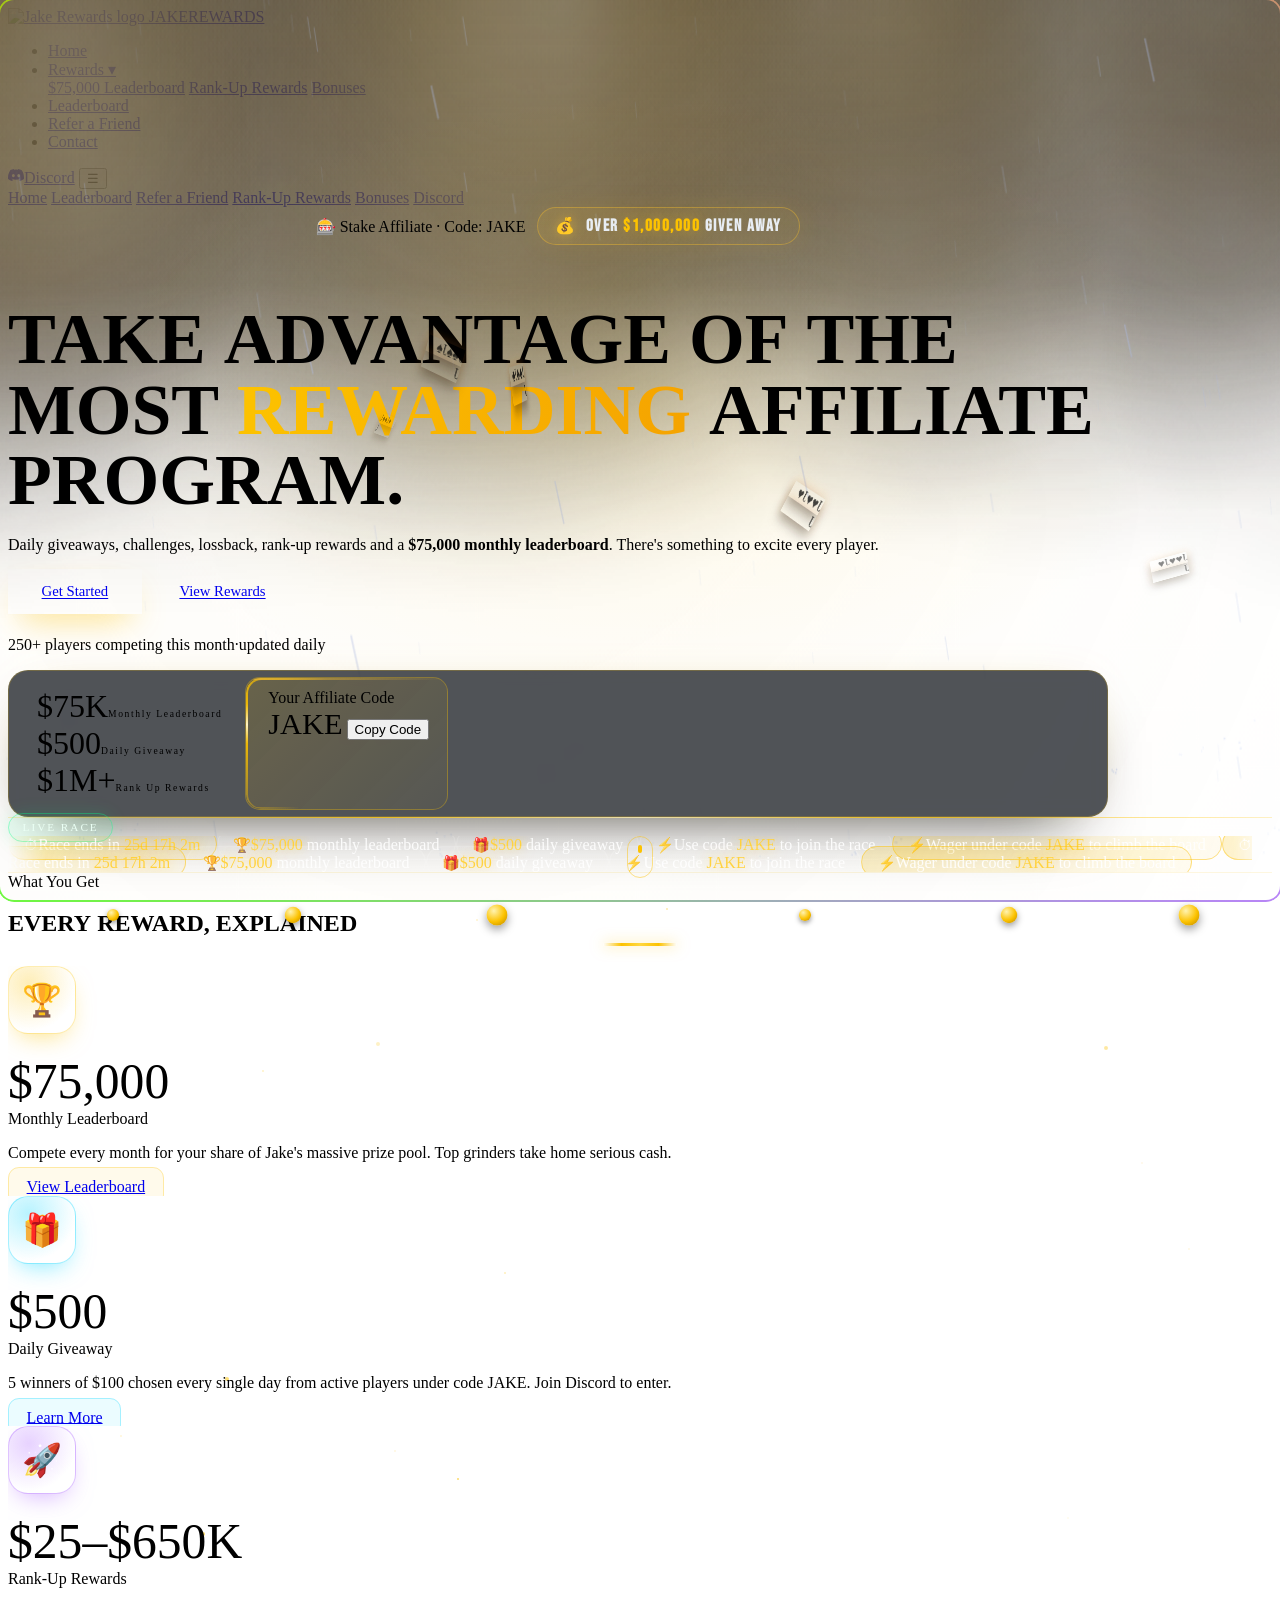
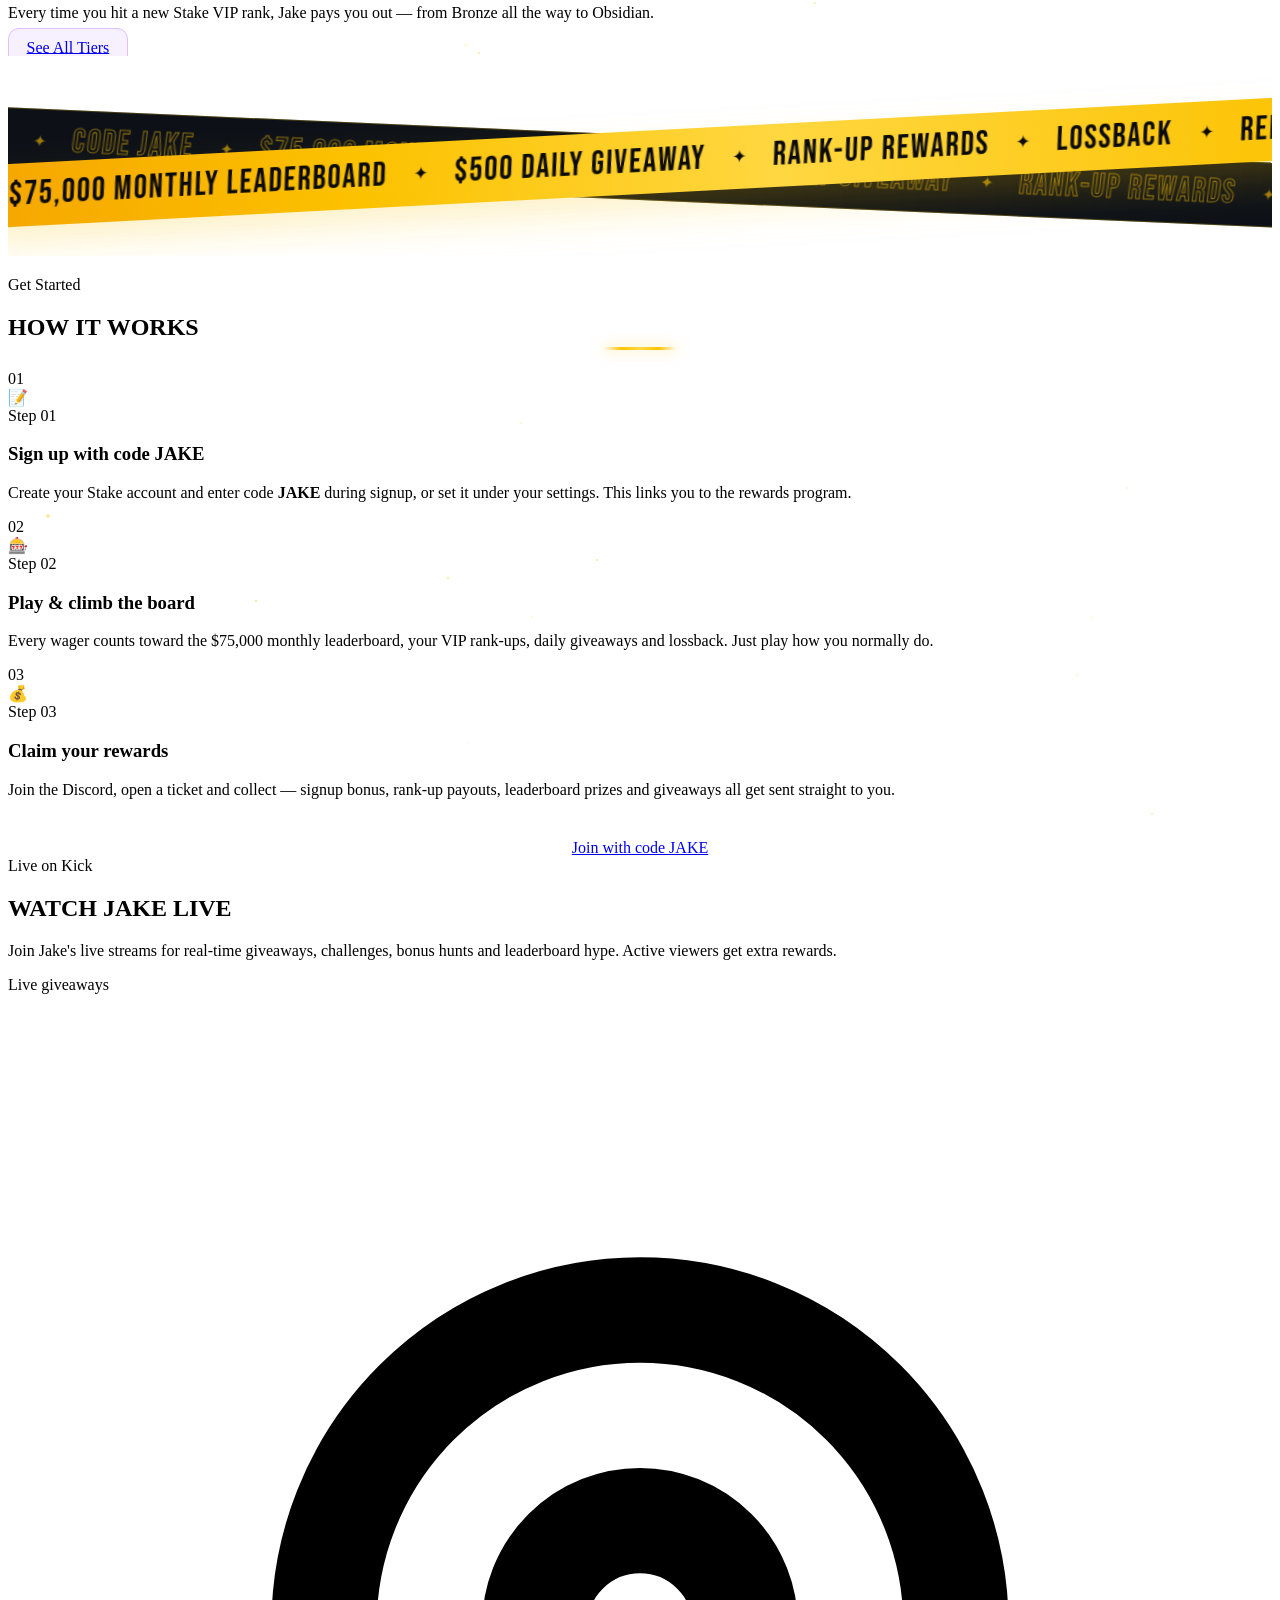
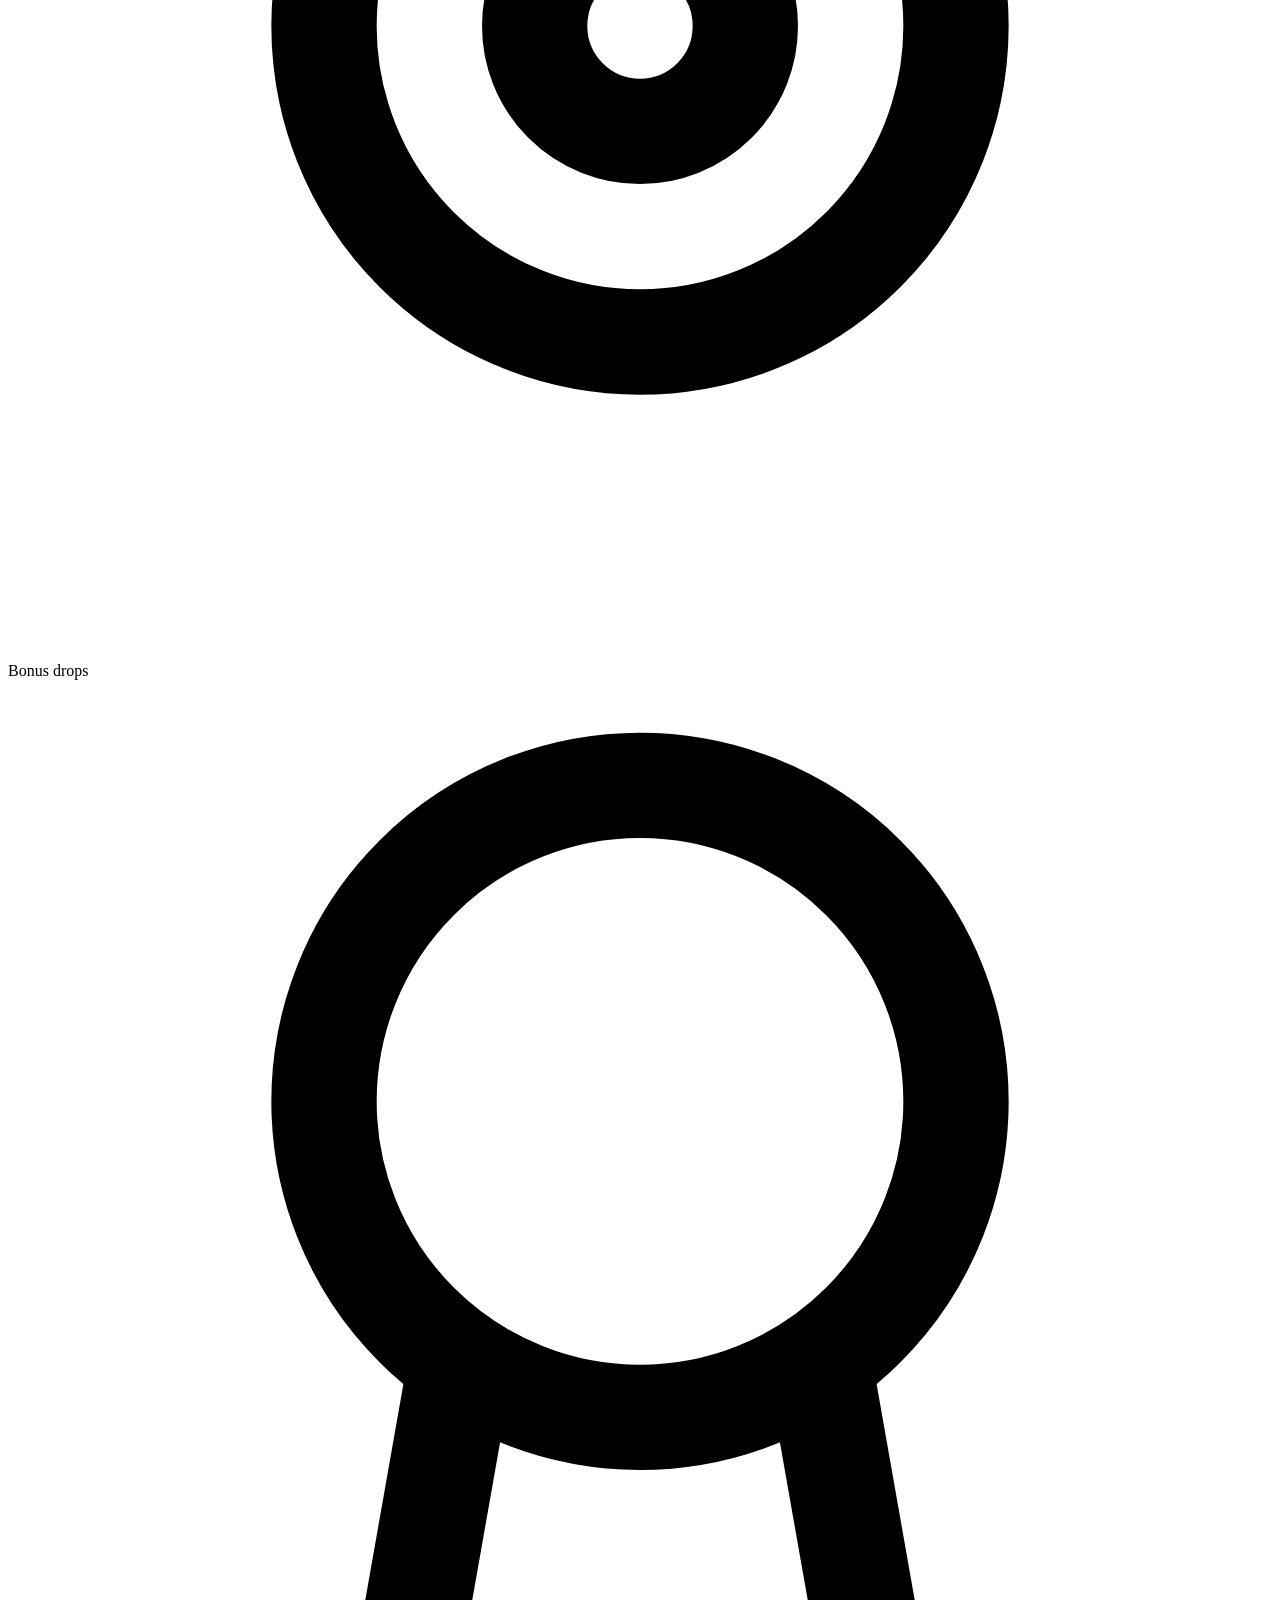
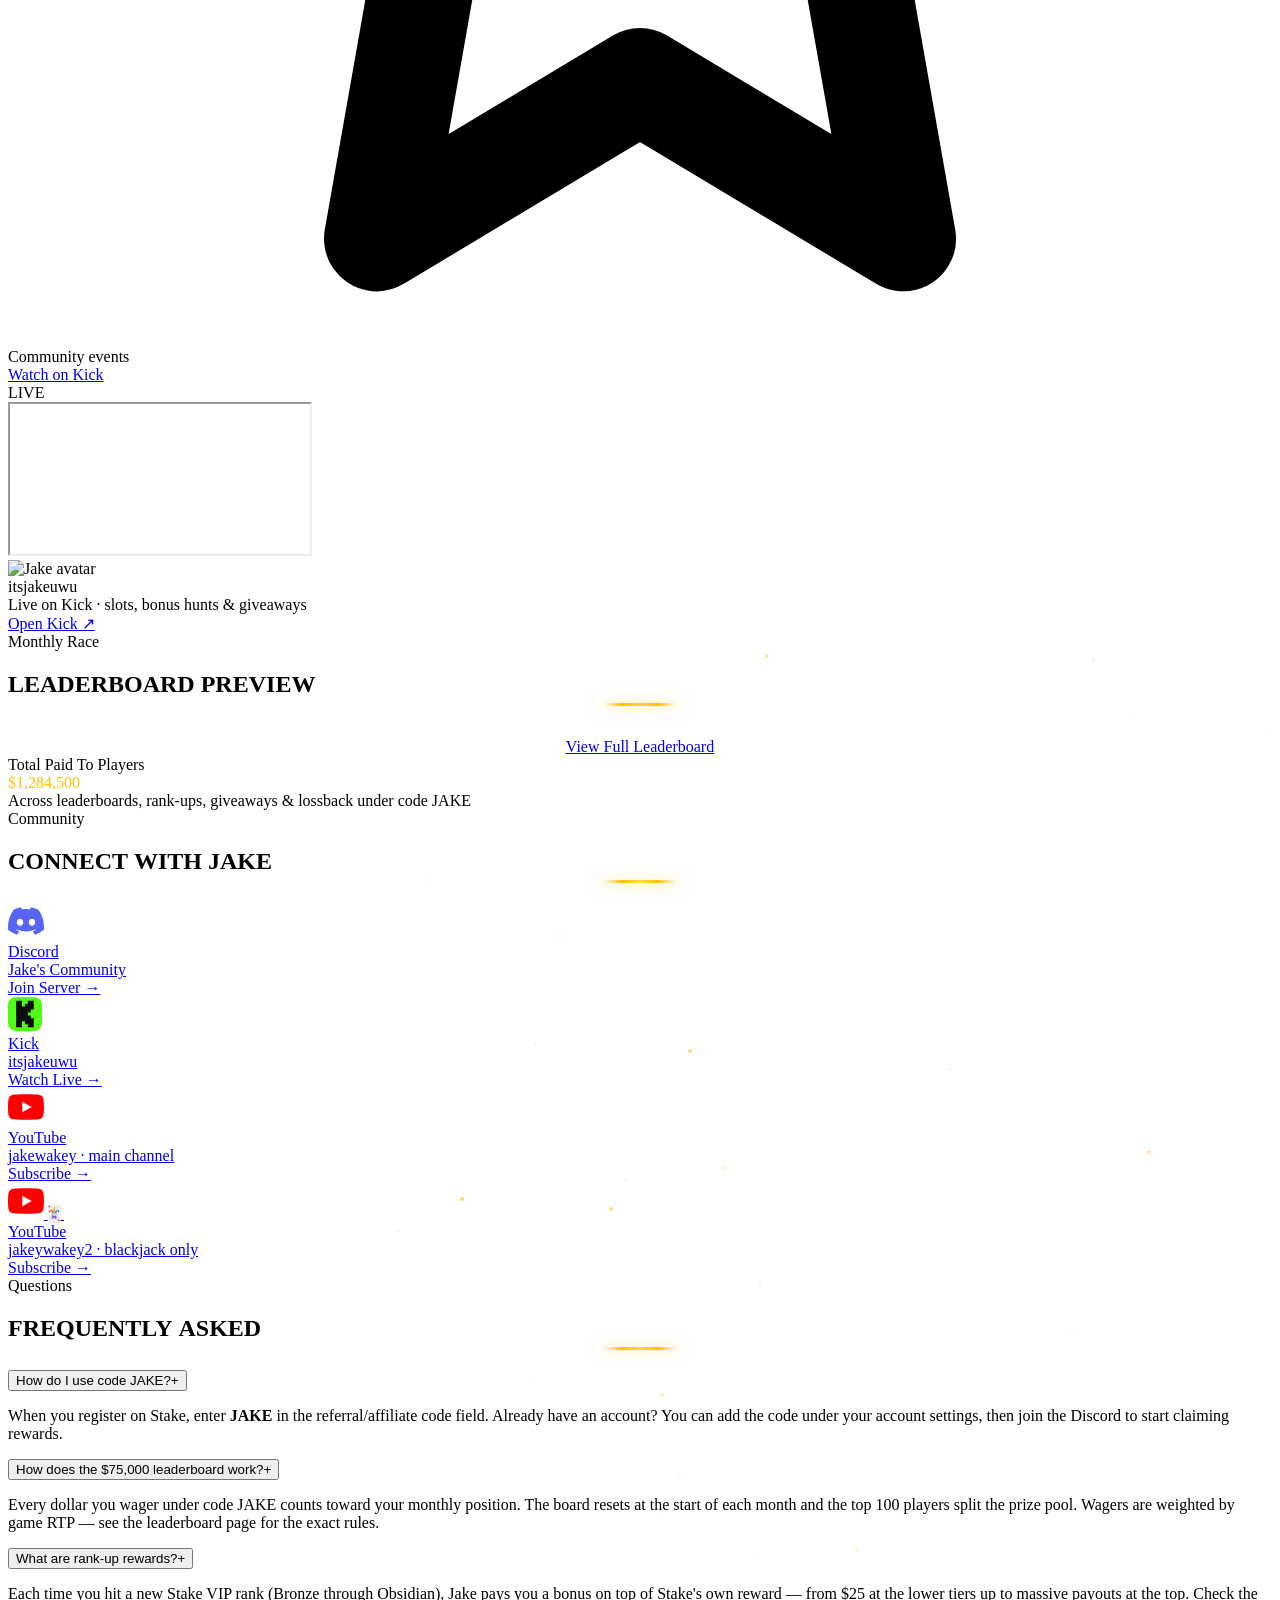
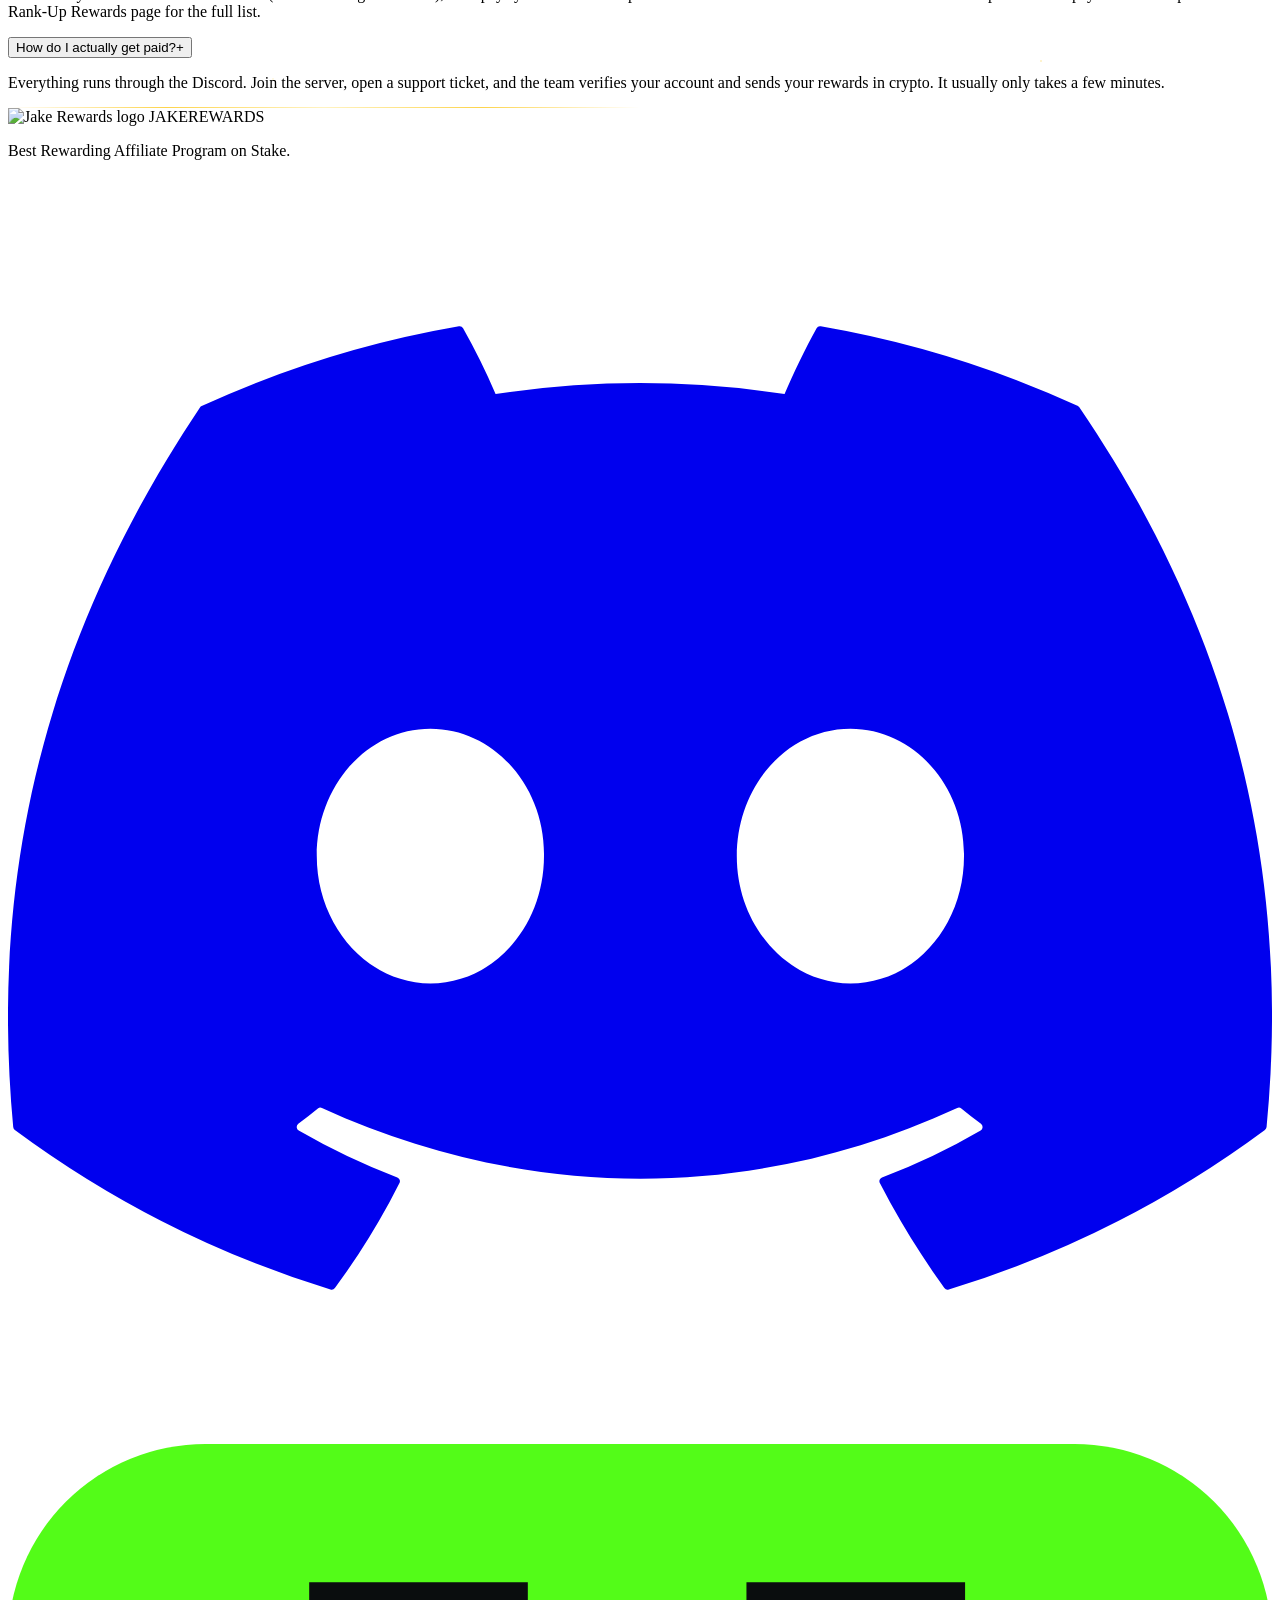
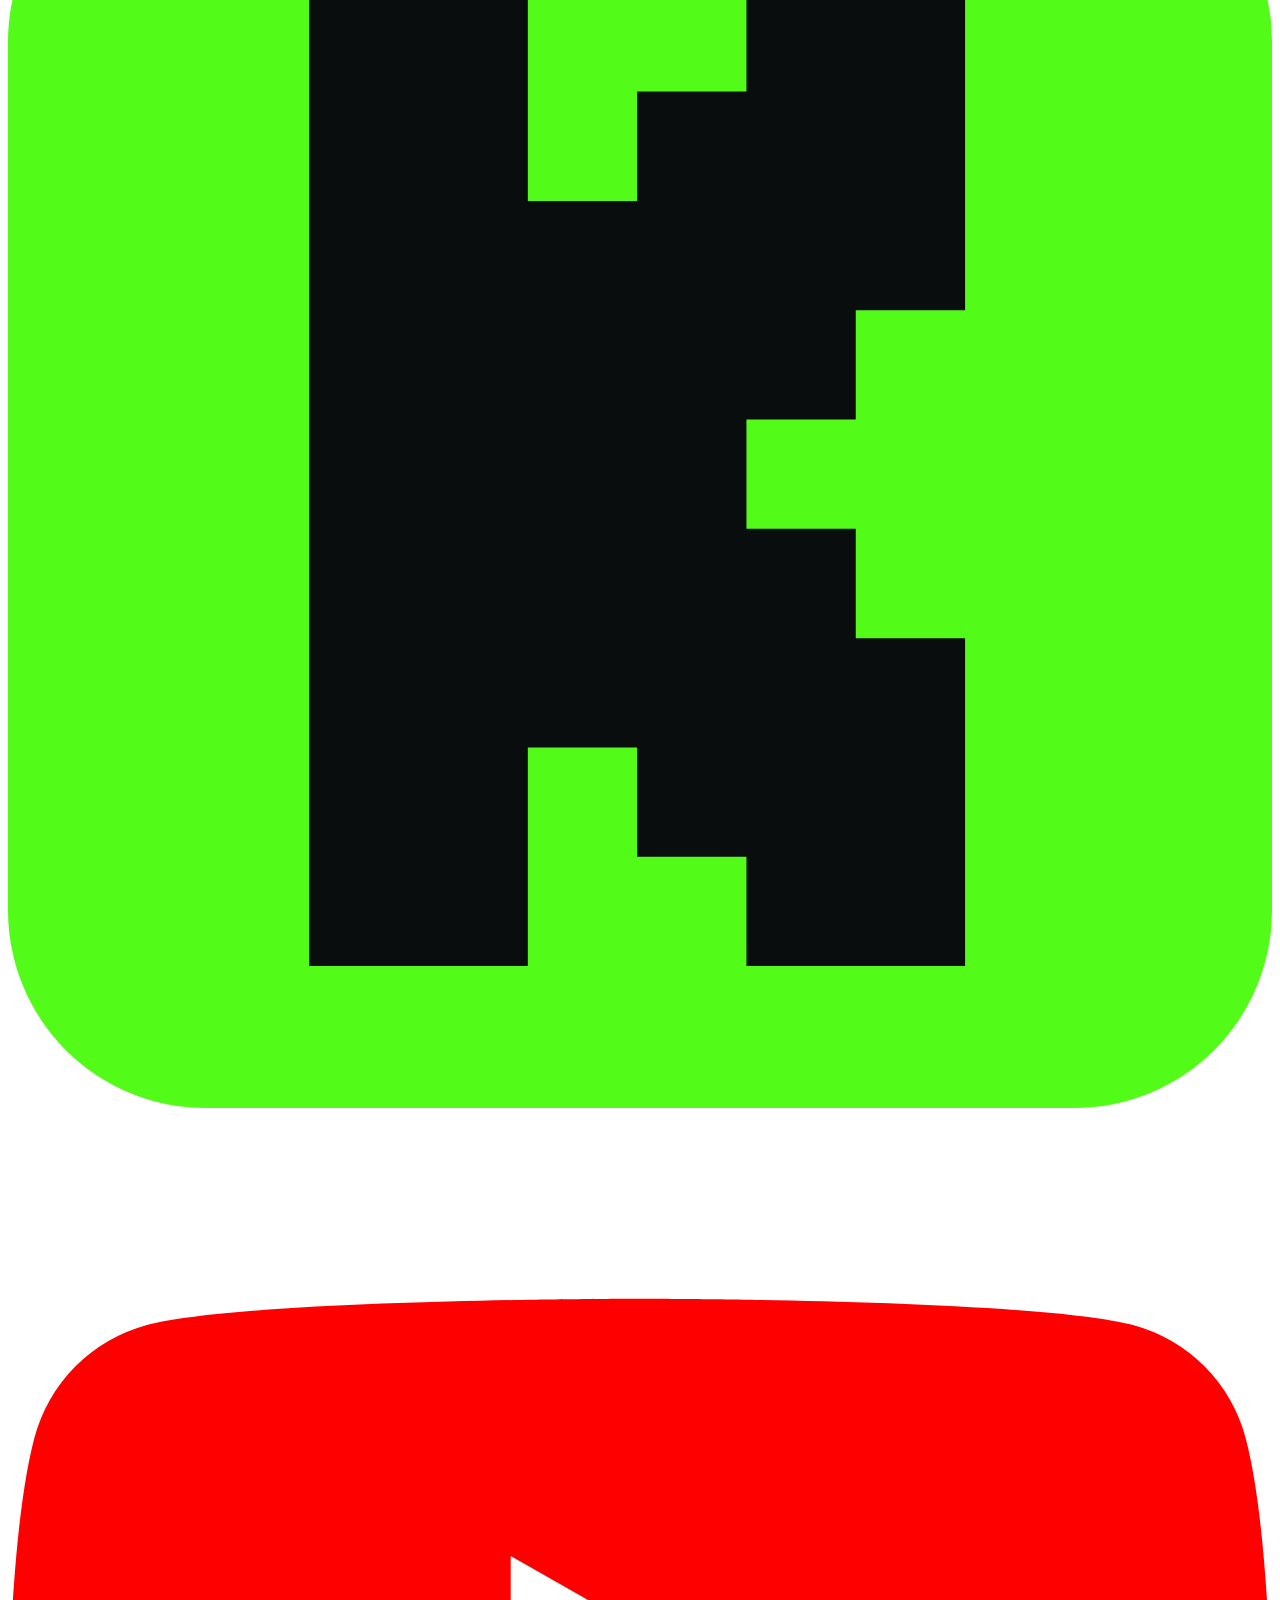
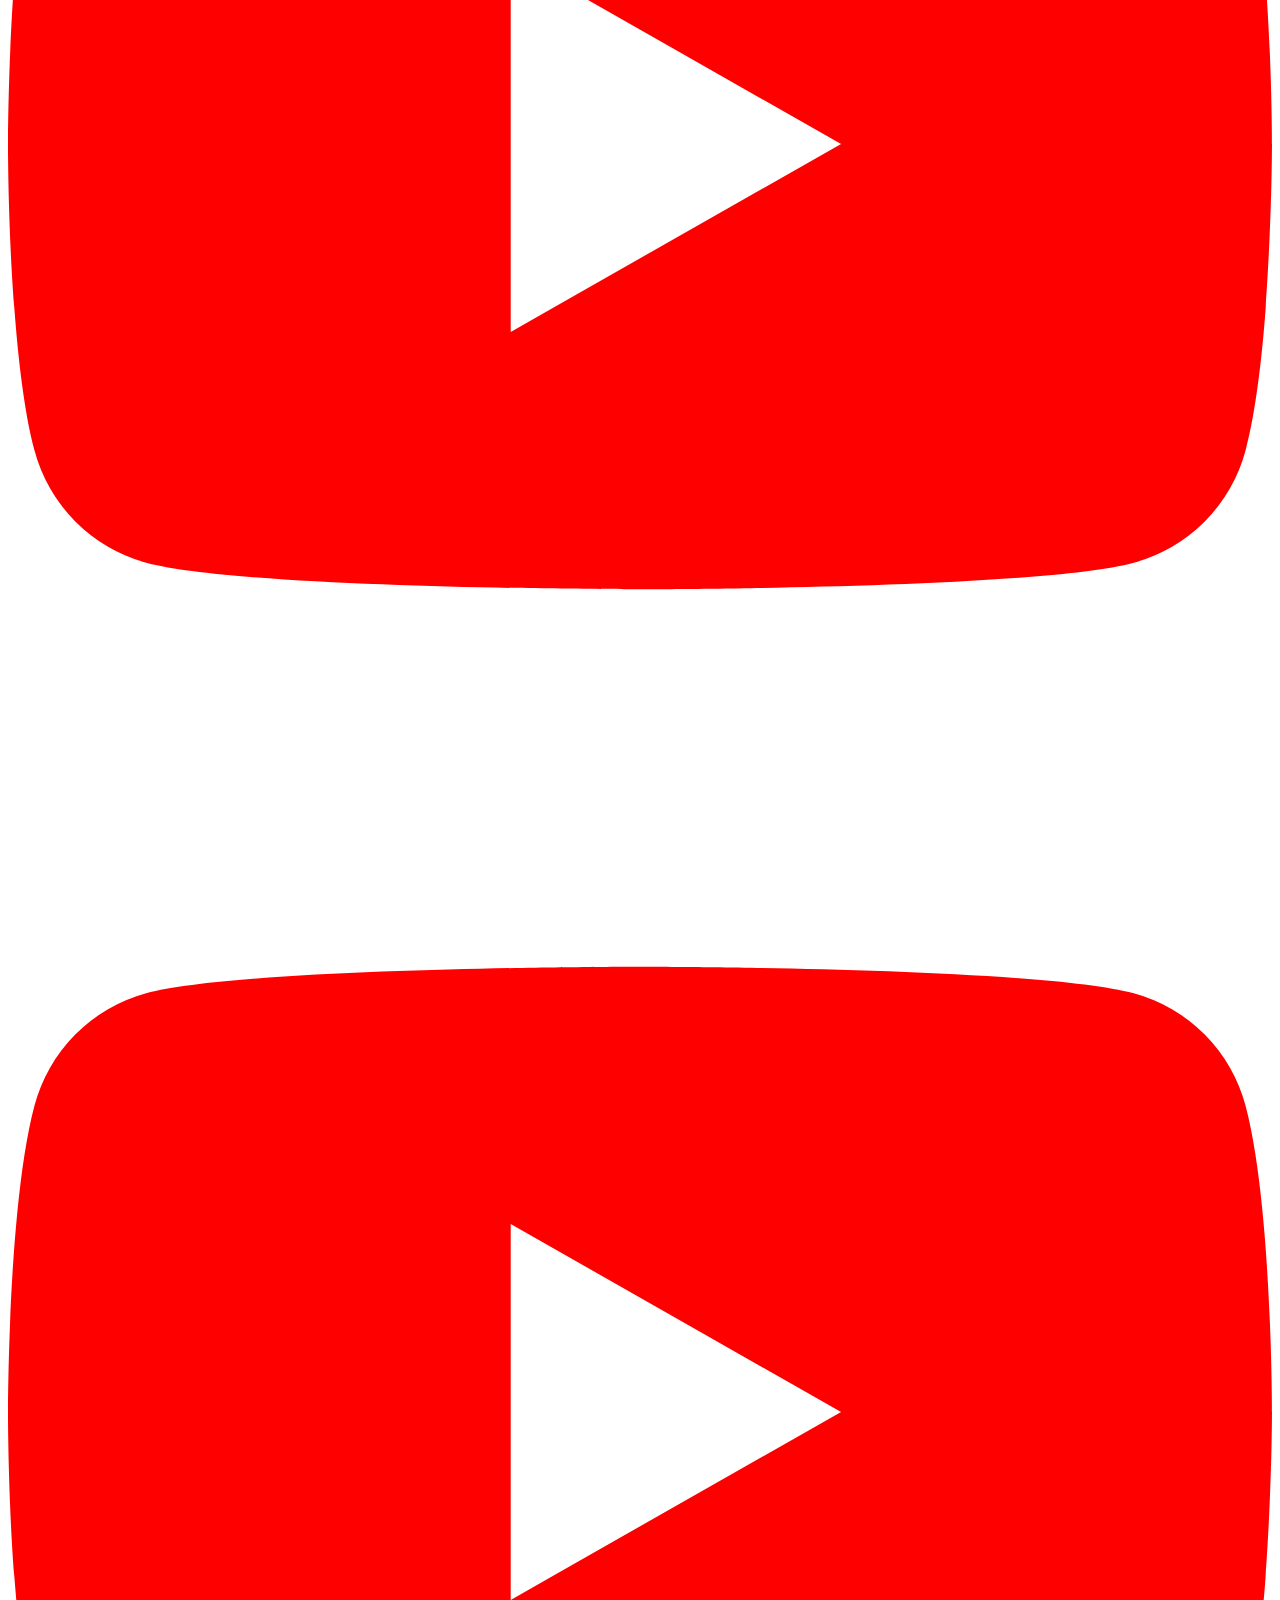
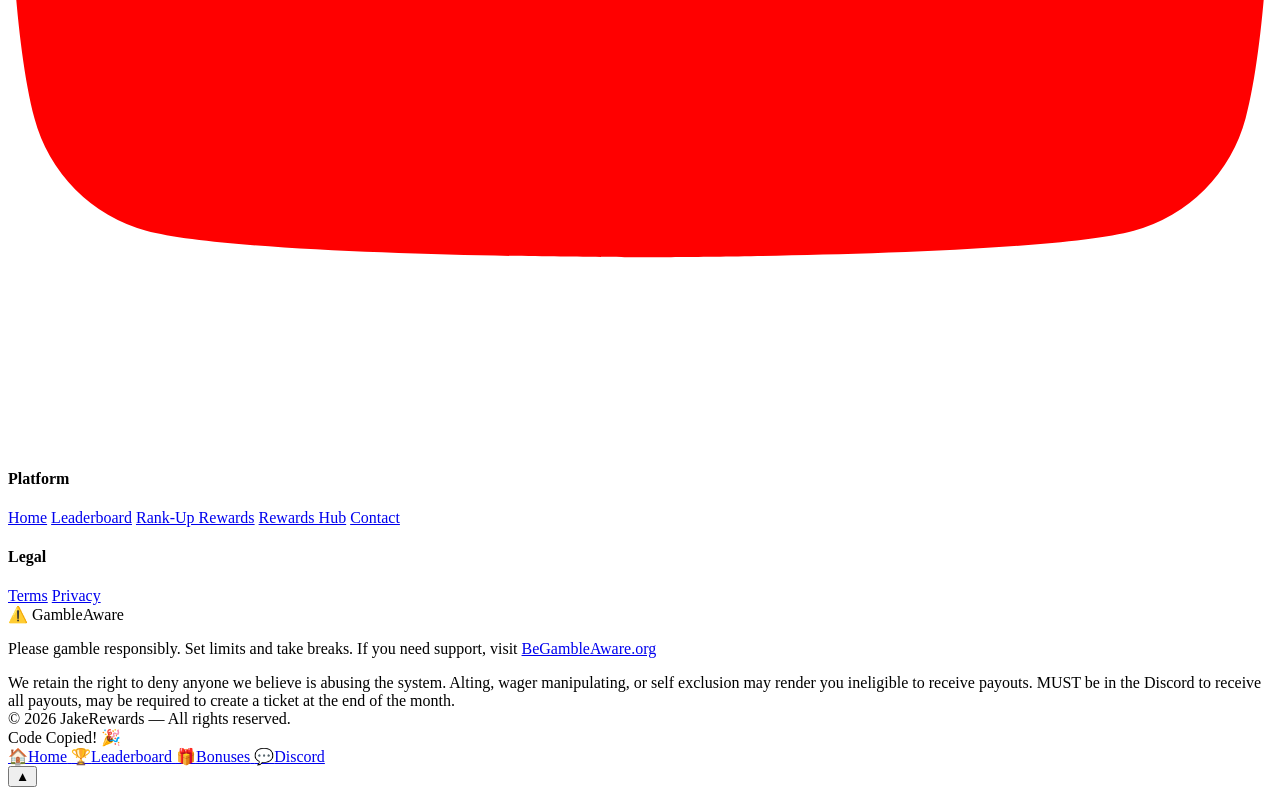
==== index.html @ 7f52d82e "Add files via upload" ====
<!DOCTYPE html>
<html lang="en">
<head>
  <!-- Google tag (gtag.js) -->
  <script async src="https://www.googletagmanager.com/gtag/js?id=G-GYHZ8BHHX7"></script>
  <script>
    window.dataLayer = window.dataLayer || [];
    function gtag(){dataLayer.push(arguments);}
    gtag('js', new Date());
    gtag('config', 'G-GYHZ8BHHX7');
  </script>
  <meta charset="UTF-8"/>
  <link rel="icon" type="image/png" href="logo.png">
  <link rel="apple-touch-icon" href="logo.png">
  <meta name="viewport" content="width=device-width, initial-scale=1.0"/>
  <title>JakeRewards — Most Rewarding Stake Affiliate 2026</title>
  <meta name="description" content="Jake's affiliate program on Stake. $75,000 monthly leaderboard, daily $500 giveaway, rank-up rewards from Bronze to Obsidian. Use code JAKE."/>
  <meta name="keywords" content="jake rewards, stake affiliate code jake, stake leaderboard, stake rank up rewards, stake giveaway, jakerewards"/>
  <meta property="og:title" content="JakeRewards — Most Rewarding Stake Affiliate 2026"/>
  <meta property="og:description" content="$75,000 monthly leaderboard, daily $500 giveaway, rank-up rewards. Use code JAKE on Stake."/>
  <meta property="og:image" content="https://sahil2603.github.io/Jake-Rewards-UpgradedV2/og-image.png?v=13"/>
  <meta property="og:image:width" content="1200"/>
  <meta property="og:image:height" content="630"/>
  <meta property="og:type" content="website"/>
  <meta property="og:url" content="https://jakerewards.com/"/>
  <meta name="twitter:card" content="summary_large_image"/>
  <meta name="twitter:title" content="JakeRewards — Most Rewarding Stake Affiliate 2026"/>
  <meta name="twitter:description" content="$75,000 monthly leaderboard, daily $500 giveaway, rank-up rewards. Use code JAKE on Stake."/>
  <meta name="twitter:image" content="https://sahil2603.github.io/Jake-Rewards-UpgradedV2/og-image.png?v=13"/>
  <link rel="preconnect" href="https://fonts.googleapis.com"/>
  <link rel="preconnect" href="https://fonts.gstatic.com" crossorigin/>
  <link href="https://fonts.googleapis.com/css2?family=Bebas+Neue&family=Syne:wght@400;600;700;800&family=DM+Sans:wght@300;400;500&display=swap" rel="stylesheet" media="print" onload="this.media='all'"/>
  <noscript><link href="https://fonts.googleapis.com/css2?family=Bebas+Neue&family=Syne:wght@400;600;700;800&family=DM+Sans:wght@300;400;500&display=swap" rel="stylesheet"/></noscript>
  <link rel="stylesheet" href="style.css"/>
  <link rel="stylesheet" href="motion.css?v=7"/>
<style>
@keyframes badgeFloat{0%,100%{transform:translateY(0)}50%{transform:translateY(-5px)}}
@keyframes shimmerLine{0%{left:-100%}100%{left:100%}}
@keyframes codeGlow{0%,100%{text-shadow:0 0 20px rgba(230,180,50,0.3)}50%{text-shadow:0 0 40px rgba(230,180,50,0.7),0 0 80px rgba(230,180,50,0.3)}}
@keyframes rewardPulse{0%,100%{transform:scale(1)}50%{transform:scale(1.05)}}
@keyframes socialFloat{0%,100%{transform:translateY(0)}50%{transform:translateY(-6px)}}
/* ── "Over $1,000,000 given away" hero banner ── */
.hero-givenaway{
  display:inline-flex;align-items:center;gap:.55rem;
  margin:.5rem 0 1.1rem;padding:.5rem 1.1rem;
  background:linear-gradient(135deg, rgba(230,180,50,0.16), rgba(230,180,50,0.06));
  border:1px solid rgba(230,180,50,0.45);
  border-radius:999px;
  font-family:'Bebas Neue',sans-serif;font-weight:700;
  letter-spacing:1.5px;text-transform:uppercase;
  font-size:1.05rem;color:#e8edf3;
  box-shadow:0 0 24px rgba(230,180,50,0.12);
  animation:hgaPulse 2.6s ease-in-out infinite;
}
.hero-givenaway .hga-icon{font-size:1rem;filter:drop-shadow(0 0 6px rgba(230,180,50,0.6));}
.hero-givenaway .hga-amount{color:#FCC200;text-shadow:0 0 14px rgba(230,180,50,0.5);}
@keyframes hgaPulse{
  0%,100%{box-shadow:0 0 18px rgba(230,180,50,0.10);border-color:rgba(230,180,50,0.40);}
  50%{box-shadow:0 0 30px rgba(230,180,50,0.22);border-color:rgba(230,180,50,0.65);}
}
@media(max-width:560px){
  .hero-givenaway{font-size:.82rem;letter-spacing:1px;padding:.45rem .9rem;}
}
</style>
<style>
/* ===== Home v3 polish (content unchanged) ===== */
/* code card: a light runs around its edge */
.hero-code-card{isolation:isolate}
.hero-code-card::before{content:"";position:absolute;inset:0;border-radius:inherit;padding:1.5px;background:conic-gradient(from var(--jm-a),transparent 0 60%,rgba(252,194,0,.9) 75%,#fff4c4 78%,rgba(252,194,0,.9) 81%,transparent 95%);-webkit-mask:linear-gradient(#000 0 0) content-box,linear-gradient(#000 0 0);-webkit-mask-composite:xor;mask:linear-gradient(#000 0 0) content-box exclude,linear-gradient(#000 0 0);animation:jmBeam 4s linear infinite;pointer-events:none;z-index:2}
.code-card-value{display:inline-flex}
.code-card-value .ck{display:inline-block;animation:hmLetter 3.6s ease-in-out infinite;animation-delay:calc(var(--k) * .12s)}
@keyframes hmLetter{0%,70%,100%{translate:0 0;text-shadow:0 0 20px rgba(252,194,0,.4)}78%{translate:0 -4px;text-shadow:0 0 26px rgba(255,230,120,.95)}86%{translate:0 0}}
/* stats: glowing top edge + hover */
.hero-stats{position:relative}
.stat{transition:translate .4s cubic-bezier(.16,1,.3,1)}
.stat:hover{translate:0 -3px}
/* hero depth + scroll cue */
.hero-content{perspective:1000px}
.hero-title{transition:rotate .8s cubic-bezier(.16,1,.3,1)}
.hero-orb{transition:translate 1.2s cubic-bezier(.16,1,.3,1)}
.hm-cue{position:absolute;left:50%;bottom:22px;z-index:3;width:26px;height:42px;margin-left:-13px;border-radius:14px;border:1.5px solid rgba(252,194,0,.45);background:none;cursor:pointer;padding:0}
.hm-cue::after{content:"";position:absolute;left:50%;top:8px;width:4px;height:8px;margin-left:-2px;border-radius:3px;background:#FCC200;animation:hmWheel 2s cubic-bezier(.16,1,.3,1) infinite}
@keyframes hmWheel{0%{opacity:0;translate:0 -3px}30%{opacity:1}100%{opacity:0;translate:0 14px}}
/* live race: glass chips */
a.wins-ticker-tag,a.win-pill{text-decoration:none}
.win-pill{transition:border-color .3s,background .3s}
a.win-pill:hover{border-color:rgba(252,194,0,.35);background:rgba(252,194,0,.06)}
.win-pill.race-hl{border-color:rgba(252,194,0,.28);background:linear-gradient(110deg,rgba(252,194,0,.1),rgba(255,255,255,.02))}
.race-rank{font-family:var(--font-display);font-size:1.15rem;letter-spacing:1px;color:#FCC200;line-height:1}
.race-ico{font-size:.9rem;line-height:1}
/* live race v2: brighter, richer */
.wins-ticker{position:relative;background:linear-gradient(180deg,rgba(252,194,0,.07),rgba(252,194,0,.015) 60%,rgba(0,0,0,0)),var(--bg2)!important;border-top:1px solid rgba(252,194,0,.22)!important;border-bottom:1px solid rgba(252,194,0,.12)!important}
.wins-ticker::before{content:"";position:absolute;left:0;right:0;top:-1px;height:1px;background:linear-gradient(90deg,transparent,#FCC200 30%,#fff3c2 50%,#FCC200 70%,transparent);opacity:.7;pointer-events:none}
a.wins-ticker-tag{padding:.45rem .85rem;border-radius:999px;background:rgba(0,255,136,.08);border:1px solid rgba(0,255,136,.35);color:#eafff4;font-size:.7rem;letter-spacing:2px;box-shadow:0 0 18px rgba(0,255,136,.12)}
.win-pill{color:rgba(255,255,255,.88)!important;background:linear-gradient(180deg,rgba(255,255,255,.07),rgba(255,255,255,.025))!important;border-color:rgba(255,255,255,.13)!important;box-shadow:inset 0 1px 0 rgba(255,255,255,.06)}
.win-pill .win-user{color:#fff}
.win-pill .win-game{color:rgba(255,255,255,.62)}
.win-pill .win-amt{color:#FFD23F!important;text-shadow:0 0 14px rgba(252,194,0,.55)}
.win-pill.race-hl{border-color:rgba(252,194,0,.45)!important;background:linear-gradient(110deg,rgba(252,194,0,.2),rgba(252,194,0,.05))!important}
.win-pill.r1{border-color:rgba(252,194,0,.5)!important;background:linear-gradient(110deg,rgba(252,194,0,.18),rgba(255,255,255,.03))!important}
.win-pill.r2{border-color:rgba(214,222,235,.4)!important}
.win-pill.r3{border-color:rgba(205,127,50,.45)!important}
.win-pill.r2 .race-rank{color:#dfe6f2}.win-pill.r3 .race-rank{color:#e0954f}
.wins-track-wrap{-webkit-mask-image:linear-gradient(90deg,transparent,#000 3%,#000 97%,transparent)!important;mask-image:linear-gradient(90deg,transparent,#000 3%,#000 97%,transparent)!important}
@media (max-width:768px){
  .wins-ticker{padding:.9rem 0 1rem!important;gap:.65rem!important;align-items:center!important}
  a.wins-ticker-tag{font-size:.66rem;margin:0 auto}
  .wins-track-wrap{width:100%}
  .wins-track{gap:.7rem!important}
  .win-pill{font-size:.9rem!important;padding:.55rem .95rem!important;gap:7px!important}
  .win-pill .win-game{font-size:.82rem!important}
  .race-rank{font-size:1.2rem}
}
.win-pill{padding:.42rem .95rem;border-radius:999px;background:rgba(255,255,255,.03);border:1px solid rgba(255,255,255,.07)}
.win-amt{text-shadow:0 0 12px rgba(252,194,0,.45)}
.wins-ticker-tag .live-dot{box-shadow:0 0 0 0 rgba(0,255,136,.6);animation:hmPing 1.6s infinite}
@keyframes hmPing{70%{box-shadow:0 0 0 8px rgba(0,255,136,0)}100%{box-shadow:0 0 0 0 rgba(0,255,136,0)}}
/* reward cards: outline number */
.hm-num{position:absolute;top:14px;right:18px;z-index:1;font-family:var(--font-display);font-size:2.6rem;line-height:1;letter-spacing:2px;color:transparent;-webkit-text-stroke:1px rgba(255,255,255,.14);transition:color .4s,-webkit-text-stroke-color .4s;pointer-events:none}
.reward-card:hover .hm-num{color:rgba(252,194,0,.12);-webkit-text-stroke-color:rgba(252,194,0,.5)}
/* how it works: arrows travel between the steps */
.hm-arrow{position:absolute;z-index:2;width:28px;height:28px;margin:-14px 0 0 -14px;border-radius:50%;display:grid;place-items:center;background:#0d1117;border:1px solid rgba(252,194,0,.4);box-shadow:0 0 16px rgba(252,194,0,.25);color:#FCC200;font-size:.9rem;pointer-events:none}
.hm-arrow span{display:block;animation:hmNudge 1.6s ease-in-out infinite}
@keyframes hmNudge{50%{translate:3px 0}}
/* stream: rotating light ring */
.hm-ring{position:absolute;inset:-2px;z-index:1;border-radius:16px;padding:2px;background:conic-gradient(from var(--jm-a),#FCC200,#b06bff,#53FC18,#FCC200);-webkit-mask:linear-gradient(#000 0 0) content-box,linear-gradient(#000 0 0);-webkit-mask-composite:xor;mask:linear-gradient(#000 0 0) content-box exclude,linear-gradient(#000 0 0);animation:jmBeam 6s linear infinite;pointer-events:none;opacity:.85}
.stream-frame{position:relative;z-index:2}
/* total paid: pulse rings, sweep, rising coins */
.paid-inner{isolation:isolate}
.hm-rings{position:absolute;left:50%;top:50%;width:0;height:0;z-index:-1;pointer-events:none}
.hm-rings i{position:absolute;left:-150px;top:-150px;width:300px;height:300px;border-radius:50%;border:1px solid rgba(252,194,0,.35);animation:hmRing 4.5s ease-out infinite;opacity:0}
.hm-rings i:nth-child(2){animation-delay:-1.5s}.hm-rings i:nth-child(3){animation-delay:-3s}
@keyframes hmRing{0%{scale:.35;opacity:.8}100%{scale:1.9;opacity:0}}
.paid-counter{background:linear-gradient(100deg,#FCC200 0 40%,#fff3c2 50%,#FCC200 60% 100%);background-size:250% 100%;background-position:100% 0;-webkit-background-clip:text;background-clip:text;-webkit-text-fill-color:transparent;animation:rfShine 5s ease-in-out 2s infinite}
@keyframes rfShine{0%{background-position:100% 0}35%,100%{background-position:0 0}}
.hm-coin{position:absolute;z-index:0;bottom:-26px;width:22px;height:22px;border-radius:50%;background:radial-gradient(circle at 35% 30%,#fff3b0,#FCC200 55%,#b88400);box-shadow:0 4px 10px rgba(0,0,0,.4);animation:hmCoin 7s ease-in infinite;pointer-events:none}
@keyframes hmCoin{0%{transform:translateY(0) rotateY(0);opacity:0}12%{opacity:.85}85%{opacity:.85}100%{transform:translateY(-340px) rotateY(540deg);opacity:0}}
/* faq answers glide in */
.faq-item.open .faq-a p{animation:hmFaq .5s cubic-bezier(.16,1,.3,1) both}
@keyframes hmFaq{from{opacity:0;translate:0 -6px}}
@media (max-width:900px){.hm-arrow{display:none}}
@media (max-width:560px){.hm-cue{display:none}.hm-num{font-size:2rem}}
@media (prefers-reduced-motion:reduce){.hero-code-card::before,.code-card-value .ck,.hero-stats::before,.hm-cue::after,.hm-arrow span,.hm-ring,.hm-rings i,.paid-counter,.hm-coin,.wins-ticker-tag .live-dot{animation:none!important}.hm-rings,.hm-coin{display:none}}
</style>
<style>
/* ===== Home v5: clean hero (same content) ===== */
.hero-bg::after{content:"";position:absolute;left:50%;top:44%;width:1100px;height:620px;margin:-310px 0 0 -550px;border-radius:50%;background:radial-gradient(closest-side,rgba(252,194,0,.13),rgba(252,194,0,.04) 55%,transparent);pointer-events:none;z-index:0}
.hero-content{max-width:1100px}
.hm-badges{display:flex;gap:.7rem;justify-content:center;align-items:center;flex-wrap:wrap;margin-bottom:1.6rem}
.hm-badges .hero-badge,.hm-badges .hero-givenaway{margin:0!important}
.hero-title{font-size:clamp(2.7rem,min(5.6vw,9.6vh),5.4rem);line-height:.98;margin-bottom:1.3rem}
@media (min-width:900px) and (max-height:840px){.hero{padding-top:104px;padding-bottom:56px}.hm-badges{margin-bottom:1rem}.hero-title{margin-bottom:1rem}.hero-sub{margin-bottom:1.3rem;font-size:1.05rem}.hero-btns{margin-bottom:1.3rem}.hero-live-bar{margin-bottom:.7rem!important}.hm-bar .stat-num{font-size:1.75rem}.hm-cue{display:none}}
.hero-sub{margin-bottom:1.8rem}
.hero-btns{margin-bottom:2.2rem}
.hero-btns .btn-primary,.hero-btns .btn-ghost{padding:.9rem 2.1rem;font-size:.92rem}
.hero-btns .btn-primary{box-shadow:0 14px 34px -14px rgba(252,194,0,.75)}
/* one clean info bar: stats + code */
.hm-bar{position:relative;display:flex;align-items:stretch;gap:0;padding:.35rem;border-radius:20px;background:rgba(13,17,24,.72);border:1px solid rgba(252,194,0,.2);box-shadow:0 30px 70px -40px rgba(0,0,0,.9),0 0 50px -28px rgba(252,194,0,.35);backdrop-filter:blur(8px);-webkit-backdrop-filter:blur(8px)}
.hm-bar .hero-stats{margin:0;padding:.7rem 1.4rem;background:none;border:0;backdrop-filter:none;gap:1.4rem}
.hm-bar .hero-stats::before{display:none}
.hm-bar .stat-num{font-size:2rem}
.hm-bar .stat-label{font-size:.6rem;letter-spacing:1.6px}
.hm-bar .hero-code-card{margin:0!important;padding:.7rem 1.1rem .7rem 1.4rem;border-radius:15px;background:linear-gradient(135deg,rgba(252,194,0,.14),rgba(252,194,0,.04));border:1px solid rgba(252,194,0,.3);box-shadow:none;gap:1rem}
.hm-bar .hero-code-card::before{animation-duration:5s}
.hm-bar .code-card-value{font-size:1.9rem}
.code-card-value .ck{animation:none}
.hm-live{margin:0 0 1rem}
.hero-live-bar{margin:0 auto 1rem!important}
@media (max-width:900px){
  .hm-bar{flex-direction:column;width:100%;max-width:520px;padding:.35rem}
  .hm-bar .hero-stats{justify-content:space-around;padding:.8rem .6rem;gap:.5rem}
  .hm-bar .hero-code-card{width:100%;justify-content:space-between}
}
@media (max-width:560px){
  .hm-badges{gap:.5rem;margin-bottom:1.2rem}
  .hm-badges .hero-badge{font-size:.6rem;letter-spacing:1.2px;padding:.4rem .8rem}
  .hm-bar .stat-num{font-size:1.55rem}
  .hm-bar .code-card-value{font-size:1.5rem}
}
/* reward cards: bigger icon tiles, bigger amounts, pill buttons */
.reward-icon{width:66px;height:66px;display:grid;place-items:center;border-radius:20px;font-size:2rem;background:radial-gradient(circle at 30% 25%,rgba(252,194,0,.28),rgba(255,255,255,.03) 70%);border:1px solid rgba(252,194,0,.3);box-shadow:0 10px 26px -10px rgba(252,194,0,.55);margin-bottom:1.2rem}
.rc-cyan .reward-icon{background:radial-gradient(circle at 30% 25%,rgba(0,212,255,.28),rgba(255,255,255,.03) 70%);border-color:rgba(0,212,255,.35);box-shadow:0 10px 26px -10px rgba(0,212,255,.55)}
.rc-purple .reward-icon{background:radial-gradient(circle at 30% 25%,rgba(176,107,255,.3),rgba(255,255,255,.03) 70%);border-color:rgba(176,107,255,.4);box-shadow:0 10px 26px -10px rgba(176,107,255,.6)}
.reward-amount{font-size:3.1rem!important}
.reward-card .reward-link{align-self:flex-start;padding:.6rem 1.1rem;border-radius:11px;background:rgba(252,194,0,.08);border:1px solid rgba(252,194,0,.3)}
.rc-cyan .reward-link{background:rgba(0,212,255,.08);border-color:rgba(0,212,255,.3)}
.rc-purple .reward-link{background:rgba(176,107,255,.1);border-color:rgba(176,107,255,.35)}
/* socials: one row of four on desktop (no orphan card) */
.socials-grid{grid-template-columns:repeat(4,1fr)!important;max-width:1100px!important}
@media (max-width:900px){.socials-grid{grid-template-columns:1fr 1fr!important}}
</style>
<style>
/* ===== Storm v2 (storm.js) ===== */
.hero.jm-storm #particles,.hero.jm-storm .hero-cards{display:none}
.jm-storm-cv{position:absolute;inset:0;width:100%;height:100%;z-index:0;pointer-events:none}
.jm-cards{position:absolute;inset:0;z-index:1;overflow:hidden;pointer-events:none;perspective:900px}
.jm-card,.jm-chip{position:absolute;left:0;top:0;transform-style:preserve-3d;will-change:transform}
.jm-card{width:52px;height:73px;margin:-36px 0 0 -26px}
.jm-card .hc-face{box-shadow:0 6px 14px rgba(0,0,0,.5),0 0 14px rgba(255,140,40,.22)}
.jm-chip{width:38px;height:38px;margin:-19px 0 0 -19px}
.jm-chip i{position:absolute;inset:0;border-radius:50%;background:radial-gradient(circle,#2a1a48 0 40%,#FCC200 41% 44%,transparent 45%),repeating-conic-gradient(#FCC200 0 18deg,#1b1430 18deg 45deg);box-shadow:0 0 0 2px #FCC200 inset,0 6px 12px rgba(0,0,0,.5),0 0 14px rgba(252,194,0,.35)}
.jm-chip.purple i{background:radial-gradient(circle,#1b1430 0 40%,#b06bff 41% 44%,transparent 45%),repeating-conic-gradient(#b06bff 0 18deg,#140c26 18deg 45deg);box-shadow:0 0 0 2px #b06bff inset,0 6px 12px rgba(0,0,0,.5),0 0 14px rgba(176,107,255,.4)}
.hero-accent.jm-zap{animation:jmZap .7s ease-out,jmGoldSweep 5s ease-in-out 1.6s infinite}
@keyframes jmZap{0%{filter:brightness(2.6) drop-shadow(0 0 22px #fff6c8)}30%{filter:brightness(1.4) drop-shadow(0 0 14px rgba(252,194,0,.9))}55%{filter:brightness(2) drop-shadow(0 0 18px #fff6c8)}100%{filter:none}}
@keyframes jmShake{20%{translate:3px -2px}40%{translate:-3px 2px}60%{translate:2px 1px}80%{translate:-1px -1px}}
@media (max-width:700px){.jm-card{width:36px;height:50px;margin:-25px 0 0 -18px}.jm-card .hc-pip{font-size:1.1rem}.jm-card .hc-corner{font-size:.48rem}.jm-card .hc-back{font-size:1.1rem}.jm-chip{width:28px;height:28px;margin:-14px 0 0 -14px}}
@media (prefers-reduced-motion:reduce){.jm-cards{display:none}}
</style>
</head>
<body>
<div id="jm-veil" aria-hidden="true"></div>
<!-- Scroll progress bar -->
<div id="scroll-bar" style="position:fixed;top:0;left:0;height:3px;width:0%;background:linear-gradient(90deg,var(--gold),#ff9d2f,var(--accent));z-index:9999;transition:width .1s linear;box-shadow:0 0 10px rgba(252,194,0,0.6);pointer-events:none;"></div>

<!-- NAV -->
<nav class="nav">
  <a href="index.html" class="nav-logo">
    <img src="logo.png" class="logo-img" alt="Jake Rewards logo" width="40" height="40">
    <span class="logo-text">JAKE<span class="logo-accent">REWARDS</span></span>
  </a>
  <ul class="nav-links">
    <li><a href="index.html" class="active">Home</a></li>
    <li class="dropdown">
      <a href="rewards.html">Rewards ▾</a>
      <div class="dropdown-menu">
        <a href="leaderboard.html">$75,000 Leaderboard</a>
        <a href="rankrewards.html">Rank-Up Rewards</a>
        <a href="bonuses.html">Bonuses</a>
      </div>
    </li>
    <li><a href="leaderboard.html">Leaderboard</a></li>
    <li><a href="refer.html">Refer a Friend</a></li>
    <li><a href="https://discord.com/invite/jakethedegen" target="_blank">Contact</a></li>
  </ul>
  <a href="https://discord.com/invite/jakethedegen" target="_blank" class="nav-cta"><svg width="16" height="16" viewBox="0 0 24 24" fill="currentColor" xmlns="http://www.w3.org/2000/svg"><path d="M20.317 4.369a19.79 19.79 0 0 0-4.885-1.515.074.074 0 0 0-.079.037c-.211.375-.444.864-.608 1.249a18.27 18.27 0 0 0-5.487 0 12.6 12.6 0 0 0-.617-1.249.077.077 0 0 0-.079-.037A19.736 19.736 0 0 0 3.677 4.369a.07.07 0 0 0-.032.027C.533 9.046-.32 13.58.099 18.057a.082.082 0 0 0 .031.057 19.9 19.9 0 0 0 5.993 3.03.078.078 0 0 0 .084-.028c.462-.63.874-1.295 1.226-1.994a.076.076 0 0 0-.041-.106 13.107 13.107 0 0 1-1.872-.892.077.077 0 0 1-.008-.128c.126-.094.252-.192.372-.291a.074.074 0 0 1 .077-.01c3.928 1.793 8.18 1.793 12.062 0a.074.074 0 0 1 .078.009c.12.099.246.198.373.292a.077.077 0 0 1-.006.127 12.3 12.3 0 0 1-1.873.892.077.077 0 0 0-.041.107c.36.698.772 1.362 1.225 1.993a.076.076 0 0 0 .084.028 19.84 19.84 0 0 0 6.002-3.03.077.077 0 0 0 .032-.054c.5-5.177-.838-9.674-3.549-13.66a.061.061 0 0 0-.031-.028zM8.02 15.331c-1.183 0-2.157-1.085-2.157-2.419 0-1.333.956-2.419 2.157-2.419 1.21 0 2.176 1.096 2.157 2.42 0 1.333-.956 2.418-2.157 2.418zm7.975 0c-1.183 0-2.157-1.085-2.157-2.419 0-1.333.955-2.419 2.157-2.419 1.21 0 2.176 1.096 2.157 2.42 0 1.333-.946 2.418-2.157 2.418z"/></svg>Discord</a>
  <button class="nav-hamburger" onclick="toggleMobile()">☰</button>
</nav>
<div class="mobile-nav" id="mobile-nav">
  <a href="index.html">Home</a>
  <a href="leaderboard.html">Leaderboard</a>
  <a href="refer.html">Refer a Friend</a>
  <a href="rankrewards.html">Rank-Up Rewards</a>
  <a href="bonuses.html">Bonuses</a>
  <a href="https://discord.com/invite/jakethedegen" target="_blank">Discord</a>
</div>

<!-- HERO -->
<section class="hero">
  <div class="hero-bg">
    <div class="hero-orb orb1"></div>
    <div class="hero-orb orb2"></div>
    <div class="hero-orb orb3"></div>
    <canvas id="particles"></canvas>
    <div class="hero-cards" aria-hidden="true">
      <div class="hcard" style="left:7%;animation-delay:0s;animation-duration:15s;">
        <div class="hc-face hc-front red"><span class="hc-corner tl">J<i>♥</i></span><span class="hc-pip">♥</span><span class="hc-corner br">J<i>♥</i></span></div>
        <div class="hc-face hc-back">J</div>
      </div>
      <div class="hcard" style="left:22%;animation-delay:-9s;animation-duration:18s;">
        <div class="hc-face hc-front"><span class="hc-corner tl">J<i>♠</i></span><span class="hc-pip">♠</span><span class="hc-corner br">J<i>♠</i></span></div>
        <div class="hc-face hc-back">J</div>
      </div>
      <div class="hcard" style="left:76%;animation-delay:-4s;animation-duration:16.5s;">
        <div class="hc-face hc-front red"><span class="hc-corner tl">J<i>♦</i></span><span class="hc-pip">♦</span><span class="hc-corner br">J<i>♦</i></span></div>
        <div class="hc-face hc-back">J</div>
      </div>
      <div class="hcard" style="left:91%;animation-delay:-13s;animation-duration:19s;">
        <div class="hc-face hc-front"><span class="hc-corner tl">J<i>♣</i></span><span class="hc-pip">♣</span><span class="hc-corner br">J<i>♣</i></span></div>
        <div class="hc-face hc-back">J</div>
      </div>
    </div>
  </div>
  <div class="hero-content">
    <div class="hero-badge">🎰 Stake Affiliate · Code: JAKE</div>
    <div class="hero-givenaway">
      <span class="hga-icon">💰</span>
      <span class="hga-text">OVER <span class="hga-amount">$1,000,000</span> GIVEN AWAY</span>
    </div>
    <h1 class="hero-title">
      TAKE ADVANTAGE OF THE MOST
      <span class="hero-accent">REWARDING</span>
      AFFILIATE PROGRAM.
    </h1>
    <p class="hero-sub">Daily giveaways, challenges, lossback, rank-up rewards and a <strong>$75,000 monthly leaderboard</strong>. There's something to excite every player.</p>
    <div class="hero-btns">
      <a href="https://discord.com/invite/jakethedegen" target="_blank" class="btn-primary">Get Started</a>
      <a href="rewards.html" class="btn-ghost">View Rewards</a>
    </div>
    <div class="hero-stats">
      <div class="stat"><span class="stat-num" data-target="75000" data-prefix="$" data-suffix="K" data-divide="1000">$75K</span><span class="stat-label">Monthly Leaderboard</span></div>
      <div class="stat-divider"></div>
      <div class="stat"><span class="stat-num" data-target="500" data-prefix="$">$500</span><span class="stat-label">Daily Giveaway</span></div>
      <div class="stat-divider"></div>
      <div class="stat"><span class="stat-num" data-target="1" data-prefix="$" data-suffix="M+">$1M+</span><span class="stat-label">Rank Up Rewards</span></div>
    </div>
    <!-- Live player count bar -->
    <div class="hero-live-bar" id="hero-live-bar" style="display:none;">
      <span class="hlb-dot"></span>
      <span class="hlb-text"><span id="hlb-count">250+</span> players competing this month</span>
      <span class="hlb-sep">·</span>
      <span class="hlb-sub">updated daily</span>
    </div>
    <div class="hero-code-card" style="position:relative;overflow:hidden;margin-top:.5rem;">
      <div style="position:absolute;top:0;left:-100%;right:0;height:2px;background:linear-gradient(90deg,transparent,rgba(230,180,50,0.8),transparent);animation:shimmerLine 2.5s linear infinite;z-index:10;"></div>
      <div class="code-card-label">Your Affiliate Code</div>
      <div class="code-card-value" style="animation:codeGlow 2s ease-in-out infinite;">JAKE</div>
      <button class="code-copy-btn" onclick="copyCode()">Copy Code</button>
    </div>
    <!-- code card now inside hero-content above -->
</div>
</section>

<!-- LIVE RACE TICKER (real leaderboard data) -->
<div class="wins-ticker" aria-label="Live leaderboard race">
  <a class="wins-ticker-tag" href="leaderboard.html"><span class="live-dot"></span> LIVE RACE</a>
  <div class="wins-track-wrap"><div class="wins-track" id="wins-track"></div></div>
</div>

<!-- REWARDS GRID -->
<section class="rewards-section">
  <div class="section-header">
    <div class="section-tag">What You Get</div>
    <h2>EVERY REWARD, EXPLAINED</h2>
  </div>
  <div class="rewards-grid">
    <div class="reward-card rc-gold featured" style="position:relative;overflow:hidden;">
      <canvas class="card-rain" data-colors="#e6b432,#f5c842,#fff" data-syms="₿,🏆,$,Ξ,◎"></canvas>
      <div style="position:relative;z-index:1;">
        <div class="reward-icon">🏆</div>
        <div class="reward-amount">$75,000</div>
        <div class="reward-name">Monthly Leaderboard</div>
        <p class="reward-desc">Compete every month for your share of Jake's massive prize pool. Top grinders take home serious cash.</p>
        <a href="leaderboard.html" class="reward-link">View Leaderboard</a>
      </div>
    </div>
    <div class="reward-card rc-cyan" style="position:relative;overflow:hidden;">
      <canvas class="card-rain" data-colors="#00d4ff,#fff,#e6b432" data-syms="🎁,$,💎,◎,Ξ"></canvas>
      <div style="position:relative;z-index:1;">
        <div class="reward-icon">🎁</div>
        <div class="reward-amount">$500</div>
        <div class="reward-name">Daily Giveaway</div>
        <p class="reward-desc">5 winners of $100 chosen every single day from active players under code JAKE. Join Discord to enter.</p>
        <a href="bonuses.html" class="reward-link">Learn More</a>
      </div>
    </div>
    <div class="reward-card rc-purple" style="position:relative;overflow:hidden;">
      <canvas class="card-rain" data-colors="#b464ff,#e6b432,#00d4ff" data-syms="🚀,◆,💎,$,Ξ"></canvas>
      <div style="position:relative;z-index:1;">
        <div class="reward-icon">🚀</div>
        <div class="reward-amount">$25–$650K</div>
        <div class="reward-name">Rank-Up Rewards</div>
        <p class="reward-desc">Every time you hit a new Stake VIP rank, Jake pays you out — from Bronze all the way to Obsidian.</p>
        <a href="rankrewards.html" class="reward-link">See All Tiers</a>
      </div>
    </div>
  </div>
</section>


<!-- HOW IT WORKS -->
<section class="how-section">
  <div class="section-header">
    <div class="section-tag">Get Started</div>
    <h2>HOW IT WORKS</h2>
  </div>
  <div class="how-grid" id="how-grid">
    <div class="how-step">
      <span class="how-num">01</span>
      <div class="how-icon-wrap"><span class="how-icon">📝</span></div>
      <div class="how-eyebrow">Step 01</div>
      <h3>Sign up with code JAKE</h3>
      <p>Create your Stake account and enter code <strong>JAKE</strong> during signup, or set it under your settings. This links you to the rewards program.</p>
    </div>
    <div class="how-step">
      <span class="how-num">02</span>
      <div class="how-icon-wrap"><span class="how-icon">🎰</span></div>
      <div class="how-eyebrow">Step 02</div>
      <h3>Play &amp; climb the board</h3>
      <p>Every wager counts toward the $75,000 monthly leaderboard, your VIP rank-ups, daily giveaways and lossback. Just play how you normally do.</p>
    </div>
    <div class="how-step">
      <span class="how-num">03</span>
      <div class="how-icon-wrap"><span class="how-icon">💰</span></div>
      <div class="how-eyebrow">Step 03</div>
      <h3>Claim your rewards</h3>
      <p>Join the Discord, open a ticket and collect — signup bonus, rank-up payouts, leaderboard prizes and giveaways all get sent straight to you.</p>
    </div>
  </div>
  <div style="text-align:center;margin-top:2.5rem;">
    <a href="https://stake.com/?c=JAKE" target="_blank" class="btn-primary">Join with code JAKE</a>
  </div>
</section>

<!-- LIVE STREAM -->
<section class="stream-section">
  <div class="stream-inner">
    <div class="stream-info">
      <div class="tag-kick"><span class="live-dot"></span>Live on Kick</div>
      <h2>WATCH JAKE LIVE</h2>
      <p>Join Jake's live streams for real-time giveaways, challenges, bonus hunts and leaderboard hype. Active viewers get extra rewards.</p>
      <div class="stream-badges">
        <div class="stream-badge b-green"><span class="live-dot"></span> Live giveaways</div>
        <div class="stream-badge b-purple"><svg viewBox="0 0 24 24" fill="none" stroke="currentColor" stroke-width="2" stroke-linecap="round" stroke-linejoin="round"><circle cx="12" cy="12" r="6"/><circle cx="12" cy="12" r="2"/></svg> Bonus drops</div>
        <div class="stream-badge b-gold"><svg viewBox="0 0 24 24" fill="none" stroke="currentColor" stroke-width="2" stroke-linecap="round" stroke-linejoin="round"><circle cx="12" cy="8" r="6"/><path d="M8.5 13.5 7 22l5-3 5 3-1.5-8.5"/></svg> Community events</div>
      </div>
      <a href="https://kick.com/itsjakeuwu" target="_blank" class="btn-primary btn-shine">Watch on Kick</a>
    </div>
    <div class="stream-card">
      <div class="stream-frame-wrap">
        <div class="stream-card-glow"></div>
        <div class="stream-frame">
          <div class="stream-corner-badge"><span class="live-dot"></span>LIVE</div>
          <iframe class="stream-iframe" src="https://player.kick.com/itsjakeuwu"
            allow="autoplay; fullscreen; encrypted-media; picture-in-picture"
            allowfullscreen loading="lazy" referrerpolicy="strict-origin-when-cross-origin"
            title="Jake live on Kick"></iframe>
        </div>
      </div>
      <div class="stream-footer">
        <div class="stream-footer-id">
          <img src="logo.png" class="stream-avatar-sm" alt="Jake avatar" width="40" height="40">
          <div>
            <div class="stream-name">itsjakeuwu</div>
            <div class="stream-platform">Live on Kick · slots, bonus hunts &amp; giveaways</div>
          </div>
        </div>
        <a href="https://kick.com/itsjakeuwu" target="_blank" class="stream-watch-btn">Open Kick ↗</a>
      </div>
    </div>
  </div>
</section>

<!-- LEADERBOARD PREVIEW -->
<section class="lb-preview-section">
  <div class="section-header">
    <div class="section-tag">Monthly Race</div>
    <h2>LEADERBOARD PREVIEW</h2>
  </div>
  <div class="podium" id="home-podium"></div>
  <div style="text-align:center;margin-top:2rem;">
    <a href="leaderboard.html" class="btn-primary">View Full Leaderboard</a>
  </div>
</section>


<!-- TOTAL PAID BAND -->
<section class="paid-band">
  <div class="paid-inner">
    <div class="paid-label">Total Paid To Players</div>
    <div class="paid-counter" id="paid-counter">$0</div>
    <div class="paid-sub">Across leaderboards, rank-ups, giveaways &amp; lossback under code JAKE</div>
  </div>
</section>

<!-- SOCIALS -->
<section class="socials-section">
  <div class="section-header">
    <div class="section-tag">Community</div>
    <h2>CONNECT WITH JAKE</h2>
  </div>
  <div class="socials-grid">
    <a href="https://discord.com/invite/jakethedegen" target="_blank" class="social-card discord">
      <div class="social-icon"><svg width="36" height="36" viewBox="0 0 127.14 96.36" fill="#5865F2" xmlns="http://www.w3.org/2000/svg"><path d="M107.7,8.07A105.15,105.15,0,0,0,81.47,0a72.06,72.06,0,0,0-3.36,6.83A97.68,97.68,0,0,0,49,6.83,72.37,72.37,0,0,0,45.64,0,105.89,105.89,0,0,0,19.39,8.09C2.79,32.65-1.71,56.6.54,80.21h0A105.73,105.73,0,0,0,32.71,96.36,77.7,77.7,0,0,0,39.6,85.25a68.42,68.42,0,0,1-10.85-5.18c.91-.66,1.8-1.34,2.66-2a75.57,75.57,0,0,0,64.32,0c.87.71,1.76,1.39,2.66,2a68.68,68.68,0,0,1-10.87,5.19,77,77,0,0,0,6.89,11.1A105.25,105.25,0,0,0,126.6,80.22h0C129.24,52.84,122.09,29.11,107.7,8.07ZM42.45,65.69C36.18,65.69,31,60,31,53s5-12.74,11.43-12.74S54,46,53.89,53,48.84,65.69,42.45,65.69Zm42.24,0C78.41,65.69,73.25,60,73.25,53s5-12.74,11.44-12.74S96.23,46,96.12,53,91.08,65.69,84.69,65.69Z"/></svg></div>
      <div class="social-name">Discord</div>
      <div class="social-handle">Jake's Community</div>
      <div class="social-cta">Join Server →</div>
    </a>
    <a href="https://kick.com/itsjakeuwu" target="_blank" class="social-card kick">
      <div class="social-icon"><svg width="34" height="34" viewBox="0 0 256 256" fill="none" xmlns="http://www.w3.org/2000/svg"><rect width="256" height="256" rx="60" fill="#53FC18"/><path transform="translate(61,28) scale(0.82)" fill="#0a0d0e" d="M0 0h54v54h27v-27h27v-27h54v81h-27v27h-27v27h27v27h27v81h-54v-27h-27v-27h-27v54h-54Z"/></svg></div>
      <div class="social-name">Kick</div>
      <div class="social-handle">itsjakeuwu</div>
      <div class="social-cta">Watch Live →</div>
    </a>
    <a href="https://www.youtube.com/@itsjakex" target="_blank" class="social-card youtube">
      <div class="social-icon"><svg width="36" height="36" viewBox="0 0 24 24" fill="#FF0000" xmlns="http://www.w3.org/2000/svg"><path d="M23.498 6.186a3.016 3.016 0 0 0-2.122-2.136C19.505 3.545 12 3.545 12 3.545s-7.505 0-9.377.505A3.017 3.017 0 0 0 .502 6.186C0 8.07 0 12 0 12s0 3.93.502 5.814a3.016 3.016 0 0 0 2.122 2.136c1.871.505 9.376.505 9.376.505s7.505 0 9.377-.505a3.015 3.015 0 0 0 2.122-2.136C24 15.93 24 12 24 12s0-3.93-.502-5.814zM9.545 15.568V8.432L15.818 12l-6.273 3.568z"/></svg></div>
      <div class="social-name">YouTube</div>
      <div class="social-handle">jakewakey · main channel</div>
      <div class="social-cta">Subscribe →</div>
    </a>
    <a href="https://www.youtube.com/@jakeplaysbj" target="_blank" class="social-card youtube">
      <div class="social-icon"><svg width="36" height="36" viewBox="0 0 24 24" fill="#FF0000" xmlns="http://www.w3.org/2000/svg"><path d="M23.498 6.186a3.016 3.016 0 0 0-2.122-2.136C19.505 3.545 12 3.545 12 3.545s-7.505 0-9.377.505A3.017 3.017 0 0 0 .502 6.186C0 8.07 0 12 0 12s0 3.93.502 5.814a3.016 3.016 0 0 0 2.122 2.136c1.871.505 9.376.505 9.376.505s7.505 0 9.377-.505a3.015 3.015 0 0 0 2.122-2.136C24 15.93 24 12 24 12s0-3.93-.502-5.814zM9.545 15.568V8.432L15.818 12l-6.273 3.568z"/></svg><span class="yt-badge">🃏</span></div>
      <div class="social-name">YouTube</div>
      <div class="social-handle">jakeywakey2 · blackjack only</div>
      <div class="social-cta">Subscribe →</div>
    </a>
  </div>
</section>


<!-- FAQ -->
<section class="faq-section">
  <div class="section-header">
    <div class="section-tag">Questions</div>
    <h2>FREQUENTLY ASKED</h2>
  </div>
  <div class="faq-list">
    <div class="faq-item">
      <button class="faq-q">How do I use code JAKE?<span class="faq-chev">+</span></button>
      <div class="faq-a"><p>When you register on Stake, enter <strong>JAKE</strong> in the referral/affiliate code field. Already have an account? You can add the code under your account settings, then join the Discord to start claiming rewards.</p></div>
    </div>
    <div class="faq-item">
      <button class="faq-q">How does the $75,000 leaderboard work?<span class="faq-chev">+</span></button>
      <div class="faq-a"><p>Every dollar you wager under code JAKE counts toward your monthly position. The board resets at the start of each month and the top 100 players split the prize pool. Wagers are weighted by game RTP — see the leaderboard page for the exact rules.</p></div>
    </div>
    <div class="faq-item">
      <button class="faq-q">What are rank-up rewards?<span class="faq-chev">+</span></button>
      <div class="faq-a"><p>Each time you hit a new Stake VIP rank (Bronze through Obsidian), Jake pays you a bonus on top of Stake's own reward — from $25 at the lower tiers up to massive payouts at the top. Check the Rank-Up Rewards page for the full list.</p></div>
    </div>
    <div class="faq-item">
      <button class="faq-q">How do I actually get paid?<span class="faq-chev">+</span></button>
      <div class="faq-a"><p>Everything runs through the Discord. Join the server, open a support ticket, and the team verifies your account and sends your rewards in crypto. It usually only takes a few minutes.</p></div>
    </div>
  </div>
</section>

<!-- FOOTER -->
<footer class="footer">
  <div class="footer-inner">
    <div class="footer-brand">
      <div class="footer-logo">
        <img src="logo.png" class="logo-img" alt="Jake Rewards logo" width="40" height="40">
        <span class="logo-text">JAKE<span class="logo-accent">REWARDS</span></span>
      </div>
      <p class="footer-tagline">Best Rewarding Affiliate Program on Stake.</p>
      <div class="footer-socials">
        <a href="https://discord.com/invite/jakethedegen" target="_blank" class="fs-discord" title="Discord"><svg viewBox="0 0 24 24" fill="currentColor" xmlns="http://www.w3.org/2000/svg"><path d="M20.317 4.369a19.79 19.79 0 0 0-4.885-1.515.074.074 0 0 0-.079.037c-.211.375-.444.864-.608 1.249a18.27 18.27 0 0 0-5.487 0 12.6 12.6 0 0 0-.617-1.249.077.077 0 0 0-.079-.037A19.736 19.736 0 0 0 3.677 4.369a.07.07 0 0 0-.032.027C.533 9.046-.32 13.58.099 18.057a.082.082 0 0 0 .031.057 19.9 19.9 0 0 0 5.993 3.03.078.078 0 0 0 .084-.028c.462-.63.874-1.295 1.226-1.994a.076.076 0 0 0-.041-.106 13.107 13.107 0 0 1-1.872-.892.077.077 0 0 1-.008-.128c.126-.094.252-.192.372-.291a.074.074 0 0 1 .077-.01c3.928 1.793 8.18 1.793 12.062 0a.074.074 0 0 1 .078.009c.12.099.246.198.373.292a.077.077 0 0 1-.006.127 12.3 12.3 0 0 1-1.873.892.077.077 0 0 0-.041.107c.36.698.772 1.362 1.225 1.993a.076.076 0 0 0 .084.028 19.84 19.84 0 0 0 6.002-3.03.077.077 0 0 0 .032-.054c.5-5.177-.838-9.674-3.549-13.66a.061.061 0 0 0-.031-.028zM8.02 15.331c-1.183 0-2.157-1.085-2.157-2.419 0-1.333.956-2.419 2.157-2.419 1.21 0 2.176 1.096 2.157 2.42 0 1.333-.956 2.418-2.157 2.418zm7.975 0c-1.183 0-2.157-1.085-2.157-2.419 0-1.333.955-2.419 2.157-2.419 1.21 0 2.176 1.096 2.157 2.42 0 1.333-.946 2.418-2.157 2.418z"/></svg></a>
        <a href="https://kick.com/itsjakeuwu" target="_blank" class="fs-kick" title="Kick"><svg viewBox="0 0 256 256" fill="none" xmlns="http://www.w3.org/2000/svg"><rect width="256" height="256" rx="40" fill="currentColor" style="color:#53FC18"/><path transform="translate(61,28) scale(0.82)" fill="#0a0d0e" d="M0 0h54v54h27v-27h27v-27h54v81h-27v27h-27v27h27v27h27v81h-54v-27h-27v-27h-27v54h-54Z"/></svg></a>
        <a href="https://www.youtube.com/@itsjakex" target="_blank" class="fs-youtube" title="YouTube"><svg viewBox="0 0 24 24" fill="currentColor" xmlns="http://www.w3.org/2000/svg" style="color:#FF0000"><path d="M23.498 6.186a3.016 3.016 0 0 0-2.122-2.136C19.505 3.545 12 3.545 12 3.545s-7.505 0-9.377.505A3.017 3.017 0 0 0 .502 6.186C0 8.07 0 12 0 12s0 3.93.502 5.814a3.016 3.016 0 0 0 2.122 2.136c1.871.505 9.376.505 9.376.505s7.505 0 9.377-.505a3.015 3.015 0 0 0 2.122-2.136C24 15.93 24 12 24 12s0-3.93-.502-5.814zM9.545 15.568V8.432L15.818 12l-6.273 3.568z"/></svg></a>
        <a href="https://www.youtube.com/@jakeplaysbj" target="_blank" class="fs-youtube" title="YouTube (BJ)"><svg viewBox="0 0 24 24" fill="currentColor" xmlns="http://www.w3.org/2000/svg" style="color:#FF0000"><path d="M23.498 6.186a3.016 3.016 0 0 0-2.122-2.136C19.505 3.545 12 3.545 12 3.545s-7.505 0-9.377.505A3.017 3.017 0 0 0 .502 6.186C0 8.07 0 12 0 12s0 3.93.502 5.814a3.016 3.016 0 0 0 2.122 2.136c1.871.505 9.376.505 9.376.505s7.505 0 9.377-.505a3.015 3.015 0 0 0 2.122-2.136C24 15.93 24 12 24 12s0-3.93-.502-5.814zM9.545 15.568V8.432L15.818 12l-6.273 3.568z"/></svg></a>
      </div>
    </div>
    <div class="footer-col">
      <h4>Platform</h4>
      <a href="index.html">Home</a>
      <a href="leaderboard.html">Leaderboard</a>
      <a href="rankrewards.html">Rank-Up Rewards</a>
      <a href="rewards.html">Rewards Hub</a>
      <a href="https://discord.com/invite/jakethedegen" target="_blank">Contact</a>
    </div>
    <div class="footer-col">
      <h4>Legal</h4>
      <a href="terms.html">Terms</a>
      <a href="privacy.html">Privacy</a>
    </div>
    <div class="footer-responsible">
      <div class="responsible-badge">⚠️ GambleAware</div>
      <p>Please gamble responsibly. Set limits and take breaks. If you need support, visit <a href="https://www.begambleaware.org/" target="_blank">BeGambleAware.org</a></p>
    </div>
  </div>
  <div class="footer-disclaimer-wrap">
    <div class="footer-disclaimer">We retain the right to deny anyone we believe is abusing the system. Alting, wager manipulating, or self exclusion may render you ineligible to receive payouts. MUST be in the Discord to receive all payouts, may be required to create a ticket at the end of the month.</div>
  </div>
  <div class="footer-bottom">© 2026 JakeRewards — All rights reserved.</div>
</footer>

<div id="copy-toast" class="copy-toast">Code Copied! 🎉</div>

<script>
function toggleMobile(){
  const m=document.getElementById('mobile-nav');
  m.classList.toggle('open');
}
function copyCode(){
  navigator.clipboard.writeText('JAKE').then(()=>{
    const t=document.getElementById('copy-toast');
    t.classList.add('show');
    setTimeout(()=>t.classList.remove('show'),2000);
  });
}

// ===== Leaderboard-driven homepage widgets =====
function _fmtShort(n){
  if(n>=1e6) return '$'+(n/1e6).toFixed(2)+'M';
  if(n>=1e3) return '$'+(n/1e3).toFixed(0)+'K';
  return '$'+Math.round(n);
}
// Podium (top 3) — wait for deferred data like ticker + counter
// Real prize labels for home podium top 3
const _HOME_PRIZES=[{cash:20000,lb:true},{cash:10000,lb:true},{cash:5000,lb:true}];
function _homePrizeLabel(idx){const p=_HOME_PRIZES[idx];if(!p)return '';if(p.lb)return '$'+p.cash.toLocaleString()+' + 5% lossback';return '$'+p.cash.toLocaleString();}
function _maskUser(n){if(!n)return '—';if(n.length<=5)return '*'.repeat(n.length);return '*'.repeat(5)+n.slice(5);}

function initHomePodium(){
  const el=document.getElementById('home-podium');
  if(!el||!window._homeLiveData) return;
  const data=window._homeLiveData.slice().sort((a,b)=>a.rank-b.rank);
  const order=[1,0,2];
  const cls=['gold','silver','bronze'];
  const delays={gold:'0s',silver:'.12s',bronze:'.24s'};
  order.forEach(idx=>{
    const p=data[idx]; if(!p) return;
    const rank=idx+1;
    const c=cls[idx];
    const card=document.createElement('div');
    card.className='podium-card '+c;
    card.style.transitionDelay=delays[c];
    const aura=(c==='gold')?'<div class="podium-aura"></div>':'';
    card.innerHTML=
      aura+'<div class="podium-slash"></div>'+
      '<div class="podium-body">'+
      (rank===1?'<div class="podium-crown">👑</div>':'')+
      '<div class="podium-rank">'+rank+'</div>'+
      '<div class="podium-avatar">'+p.user.charAt(0).toUpperCase()+'</div>'+
      '<div class="podium-name">'+_maskUser(p.user)+'</div>'+
      '<div class="podium-wager">Wagered: '+_fmtShort(p.wagered)+'</div>'+
      '<div class="podium-prize">'+_homePrizeLabel(idx)+'</div>'+
      '</div>';
    el.appendChild(card);
  });
  // Count up prize numbers when the podium scrolls into view
  const pObs=new IntersectionObserver(es=>{
    es.forEach(e=>{
      if(e.isIntersecting){
        e.target.querySelectorAll('.pp-num').forEach(span=>{
          const t=+span.dataset.target; let cur=0; const step=t/40;
          const iv=setInterval(()=>{cur=Math.min(cur+step,t);span.textContent='$'+Math.round(cur).toLocaleString();if(cur>=t)clearInterval(iv);},22);
        });
        pObs.unobserve(e.target);
      }
    });
  },{threshold:0.5});
  el.querySelectorAll('.podium-card').forEach(c=>pObs.observe(c));
  // Perf: only run the looping podium animations while they're actually on screen
  const animObs=new IntersectionObserver(es=>{
    es.forEach(e=>{
      e.target.classList.toggle('anim-active', e.isIntersecting);
      // also add visible when in view (cards created after page load miss the main observer)
      if(e.isIntersecting) e.target.classList.add('visible');
    });
  },{threshold:0.05});
  el.querySelectorAll('.podium-card').forEach(c=>animObs.observe(c));
  // If already in viewport when created, add visible immediately
  requestAnimationFrame(()=>{
    el.querySelectorAll('.podium-card').forEach(c=>{
      const r=c.getBoundingClientRect();
      if(r.top < window.innerHeight && r.bottom > 0) c.classList.add('visible');
    });
  });
}
// Fetch live sheet data for homepage podium
const HOME_SHEET_CSV='https://docs.google.com/spreadsheets/d/1SW5j8VUSEcbj2Te9naiFB_zQzpwyjWnsjKyMxcM5l90/export?format=csv&gid=235680015';
async function loadHomeLiveSheet(){
  try{
    const res=await fetch(HOME_SHEET_CSV);
    if(!res.ok) throw new Error('HTTP '+res.status);
    const raw=await res.text();
    // Strip \r, proper quoted CSV parser (handles "$850,246.60" in wagered column)
    function parseLine(line){
      const cols=[];let cur='',inQ=false;
      for(let i=0;i<line.length;i++){
        const ch=line[i];
        if(ch==='"'){inQ=!inQ;continue;}
        if(ch===','&&!inQ){cols.push(cur.trim());cur='';continue;}
        cur+=ch;
      }
      cols.push(cur.trim());return cols;
    }
    const lines=raw.replace(/\r/g,'').trim().split('\n');
    if(lines.length<2) throw new Error('empty');
    const headers=parseLine(lines[0]).map(h=>h.toLowerCase().replace(/\s+/g,'_').trim());
    const rows=[];
    for(let i=1;i<lines.length;i++){
      if(!lines[i].trim())continue;
      const cols=parseLine(lines[i]);
      const row={};
      headers.forEach((h,j)=>row[h]=(cols[j]||'').trim());
      rows.push(row);
    }
    // Exact sheet columns: affiliate_name | campaign_code | user_name | wagered | rank | start_date_utc | end_date_utc
    const live=rows.map((r,i)=>({
      user: r['user_name']||r['username']||r['user']||('Player '+(i+1)),
      wagered: parseFloat((r['wagered']||r['wager']||'0').replace(/[$,]/g,''))||0,
      rank: parseInt(r['rank'])||i+1,
    })).filter(r=>r.wagered>0).sort((a,b)=>a.rank-b.rank);
    if(live.length>0){
      window._homeLiveData=live;
      if(window.jmRace) window.jmRace(live);
      document.getElementById('home-podium').innerHTML='';
      initHomePodium();
    }
  }catch(e){
    console.warn('Home sheet load failed:',e.message);
  }
}
// Load live sheet on page load
if(document.readyState==='complete'){loadHomeLiveSheet();}
else{window.addEventListener('load',loadHomeLiveSheet,{once:true});}
// Live race ticker — built from Jake's real leaderboard sheet (no made-up wins)
(function(){
  const track=document.getElementById('wins-track');
  if(!track) return;
  const PRIZE=[20000,10000,5000,4000,3500,3000,2500,2250,2000,1650,1400,1300,1250,1200,1100];
  function nextReset(){ // 10:00 AM New York time, last day of the month (same rule as leaderboard page)
    function at(y,m){const last=new Date(Date.UTC(y,m+1,0)).getUTCDate();const g=Date.UTC(y,m,last,10,0,0);
      const f=new Intl.DateTimeFormat('en-US',{timeZone:'America/New_York',hour12:false,year:'numeric',month:'2-digit',day:'2-digit',hour:'2-digit',minute:'2-digit',second:'2-digit'}).formatToParts(new Date(g));
      const v=t=>parseInt(f.find(x=>x.type===t).value,10);const z=Date.UTC(v('year'),v('month')-1,v('day'),v('hour')%24,v('minute'),v('second'));return g-(z-g);}
    const n=new Date();let e=at(n.getUTCFullYear(),n.getUTCMonth());if(Date.now()>=e)e=at(n.getUTCFullYear(),n.getUTCMonth()+1);return e;}
  function left(){const d=Math.max(0,nextReset()-Date.now());return Math.floor(d/864e5)+'d '+Math.floor(d%864e5/36e5)+'h '+Math.floor(d%36e5/6e4)+'m';}
  const money=n=>'$'+Math.round(n).toLocaleString();
  const pill=(inner,cls)=>'<a class="win-pill '+(cls||'')+'" href="leaderboard.html">'+inner+'</a>';
  function build(data){
    const out=[];
    out.push(pill('<span class="race-ico">⏱</span>Race ends in <span class="win-amt jm-race-left">'+left()+'</span>','race-hl'));
    if(data&&data.length){
      const total=data.reduce((a,r)=>a+r.wagered,0);
      out.push(pill('<span class="race-ico">🔥</span><span class="win-amt">'+money(total)+'</span> wagered this month'));
      out.push(pill('<span class="race-ico">👥</span><span class="win-user">'+data.length+'</span> players racing for <span class="win-amt">$75,000</span>'));
      data.slice(0,15).forEach((r,i)=>{
        let x='<span class="race-rank">#'+(i+1)+'</span><span class="win-user">'+_maskUser(r.user)+'</span><span class="win-game">'+money(r.wagered)+' wagered</span>';
        if(PRIZE[i]) x+='<span class="win-game">→</span><span class="win-amt">'+money(PRIZE[i])+'</span>';
        out.push(pill(x,i<3?'r'+(i+1):''));
        if(i===0&&data[1]) out.push(pill('<span class="race-ico">⚔️</span>#2 is <span class="win-amt">'+money(data[0].wagered-data[1].wagered)+'</span> behind first place'));
        if(i===9&&data[10]) out.push(pill('<span class="race-ico">🎯</span><span class="win-amt">'+money(data[9].wagered-data[10].wagered)+'</span> separates #10 and #11'));
      });
    }else{
      out.push(pill('<span class="race-ico">🏆</span><span class="win-amt">$75,000</span> monthly leaderboard'));
      out.push(pill('<span class="race-ico">🎁</span><span class="win-amt">$500</span> daily giveaway'));
      out.push(pill('<span class="race-ico">⚡</span>Use code <span class="win-amt">JAKE</span> to join the race'));
    }
    out.push(pill('<span class="race-ico">⚡</span>Wager under code <span class="win-amt">JAKE</span> to climb the board','race-hl'));
    const html=out.join('');
    track.innerHTML=html+html;
    requestAnimationFrame(()=>{track.style.animationDuration=Math.max(40,track.scrollWidth/2/55)+'s';});
  }
  window.jmRace=build;
  build(window._homeLiveData||null);
  setInterval(()=>{if(document.hidden)return;const t=left();track.querySelectorAll('.jm-race-left').forEach(e=>e.textContent=t);},30000);
})();
// Total paid counter — wait for deferred data, then set up observer
function initPaidCounter(){
  const el=document.getElementById('paid-counter');
  if(!el) return;
  const target=1284500; // Update this number manually when needed
  let done=false;
  const obs=new IntersectionObserver(es=>{
    es.forEach(e=>{
      if(e.isIntersecting&&!done){
        done=true; let cur=0; const step=target/80;
        const t=setInterval(()=>{cur=Math.min(cur+step,target);el.textContent='$'+Math.round(cur).toLocaleString();if(cur>=target)clearInterval(t);},18);
      }
    });
  },{threshold:0.4});
  obs.observe(el);
}
if(document.readyState==='complete'){initPaidCounter();}
else{window.addEventListener('load',initPaidCounter,{once:true});}
// Pause wins ticker when tab hidden
document.addEventListener('visibilitychange',()=>{
  const track=document.getElementById('wins-track');
  if(track) track.style.animationPlayState=document.hidden?'paused':'running';
});
// FAQ accordion
document.querySelectorAll('.faq-q').forEach(btn=>{
  btn.addEventListener('click',()=>{
    const item=btn.parentElement;
    const open=item.classList.contains('open');
    document.querySelectorAll('.faq-item').forEach(i=>i.classList.remove('open'));
    if(!open) item.classList.add('open');
  });
});


// ===== Hero animated background =====
// Flip BG_MODE to 'particles' to instantly restore the classic gold-dust background.
const BG_MODE='storm';   // 'storm' | 'particles'
const canvas=document.getElementById('particles');
const ctx=canvas.getContext('2d');
let W,H;
function resizeCanvas(){W=canvas.width=window.innerWidth;H=canvas.height=window.innerHeight;}
resizeCanvas();
window.addEventListener('resize',resizeCanvas);
let _heroVisible=true;
const _heroSec=document.querySelector('.hero');
if(_heroSec&&'IntersectionObserver'in window){
  new IntersectionObserver(es=>{_heroVisible=es[0].isIntersecting;},{threshold:0}).observe(_heroSec);
}
const _reduceMotion = window.matchMedia && window.matchMedia('(prefers-reduced-motion: reduce)').matches;
const _rand=(a,b)=>a+Math.random()*(b-a);

// --- classic gold dust (kept for instant revert) ---
const pts=Array.from({length:34},()=>({x:Math.random()*W,y:Math.random()*H,vx:(Math.random()-.5)*.3,vy:(Math.random()-.5)*.3,r:Math.random()*1.5+.5,alpha:Math.random()*.4+.1}));
function drawParticlesFrame(){
  ctx.clearRect(0,0,W,H);
  pts.forEach(p=>{p.x+=p.vx;p.y+=p.vy;if(p.x<0||p.x>W)p.vx*=-1;if(p.y<0||p.y>H)p.vy*=-1;ctx.beginPath();ctx.arc(p.x,p.y,p.r,0,Math.PI*2);ctx.fillStyle=`rgba(230,180,50,${p.alpha})`;ctx.fill();});
}

// --- storm: rain + embers + purple lightning ---
function mkRain(){return {x:Math.random()*W,y:Math.random()*H,len:_rand(8,22),sp:_rand(7,13),a:_rand(.06,.22)};}
function mkEmber(){return {x:Math.random()*W,y:H+_rand(0,H),r:_rand(1,2.6),sp:_rand(.4,1.1),drift:_rand(-.4,.4),a:_rand(.3,.85)};}
let rain=[],embers=[];
function initStorm(){rain=Array.from({length:80},mkRain);embers=Array.from({length:16},mkEmber);}
// init storm data immediately — lightweight, no rendering yet
initStorm();
let bolt=null,boltLife=0,flash=0,nextBolt=performance.now()+_rand(1500,3500);
function mkBolt(){
  let x=_rand(W*0.12,W*0.88),y=0,segs=[{x,y}];
  const endY=H*_rand(.5,.92);
  while(y<endY){y+=_rand(16,40);x+=_rand(-36,36);segs.push({x,y});}
  const branches=[];
  if(Math.random()<.7){const s=segs[Math.floor(_rand(segs.length*.3,segs.length*.7))];let bx=s.x,by=s.y,b=[{x:bx,y:by}];const n=Math.floor(_rand(2,4));for(let i=0;i<n;i++){by+=_rand(14,30);bx+=_rand(-32,32);b.push({x:bx,y:by});}branches.push(b);}
  return {segs,branches};
}
function strokePath(p){ctx.beginPath();ctx.moveTo(p[0].x,p[0].y);for(let i=1;i<p.length;i++)ctx.lineTo(p[i].x,p[i].y);ctx.stroke();}
function drawStormFrame(now){
  ctx.clearRect(0,0,W,H);
  // rain
  for(const d of rain){
    d.y+=d.sp; d.x+=1.6;
    if(d.y>H){d.y=-d.len;d.x=Math.random()*W;}
    ctx.strokeStyle=`rgba(150,170,215,${d.a})`;ctx.lineWidth=1;
    ctx.beginPath();ctx.moveTo(d.x,d.y);ctx.lineTo(d.x-2.4,d.y+d.len);ctx.stroke();
  }
  // embers (fire) — solid fill with shadow glow, no per-frame gradient allocation
  ctx.save();
  ctx.shadowColor='rgba(255,140,40,0.6)';ctx.shadowBlur=6;
  for(const e of embers){
    e.y-=e.sp; e.x+=e.drift; e.a-=0.0022;
    if(e.y<-12||e.a<=0)Object.assign(e,mkEmber()),e.y=H+8,e.a=_rand(.3,.85);
    ctx.fillStyle=`rgba(255,170,70,${e.a})`;
    ctx.beginPath();ctx.arc(e.x,e.y,e.r,0,Math.PI*2);ctx.fill();
  }
  ctx.restore();
  // lightning
  if(!_reduceMotion && now>=nextBolt){bolt=mkBolt();boltLife=1;flash=1;nextBolt=now+_rand(2600,6500);}
  if(bolt&&boltLife>0){
    ctx.save();
    ctx.shadowColor='rgba(176,107,255,0.95)';ctx.shadowBlur=20;
    ctx.strokeStyle=`rgba(200,170,255,${boltLife})`;ctx.lineWidth=2.4;
    strokePath(bolt.segs);bolt.branches.forEach(strokePath);
    ctx.shadowBlur=8;ctx.strokeStyle=`rgba(255,255,255,${boltLife*0.92})`;ctx.lineWidth=1;
    strokePath(bolt.segs);
    ctx.restore();
    boltLife-=0.055;
  }
  if(flash>0){ctx.fillStyle=`rgba(150,120,225,${flash*0.10})`;ctx.fillRect(0,0,W,H);flash-=0.035;}
}

let _bgLast=0;
function bgLoop(now){
  requestAnimationFrame(bgLoop);
  if(now-_bgLast<25) return; // cap ~40fps to leave headroom for UI
  _bgLast=now;
  if(_heroVisible && !window.JM_STORM){ (BG_MODE==='storm') ? drawStormFrame(now||performance.now()) : drawParticlesFrame(); } /* storm.js takes over when loaded */
}
// start bg loop after first paint
requestAnimationFrame(bgLoop);

// Scroll animations
const observer=new IntersectionObserver(entries=>{
  entries.forEach(e=>{if(e.isIntersecting)e.target.classList.add('visible');});
},{threshold:0.1});
document.querySelectorAll('.reward-card,.social-card,.podium-card,.how-step,.faq-item').forEach(el=>observer.observe(el));
// Sequential how-step reveal — each step lights up in order with a 200ms gap
var howSteps = document.querySelectorAll('.how-step');
var howObs = new IntersectionObserver(function(entries){
  entries.forEach(function(entry){
    if(entry.isIntersecting){
      howSteps.forEach(function(step,i){
        setTimeout(function(){
          step.classList.add('visible');
          step.classList.add('how-step-lit');
          setTimeout(function(){ step.classList.remove('how-step-lit'); }, 1200);
        }, i * 220);
      });
      howObs.disconnect();
    }
  });
},{threshold:0.2});
if(document.getElementById('how-grid')) howObs.observe(document.getElementById('how-grid'));

// Staggered entrance animations
document.querySelectorAll('.reward-card').forEach((card,i)=>{
  card.style.transitionDelay = (i*0.1)+'s';
});
document.querySelectorAll('.social-card').forEach((card,i)=>{
  card.style.transitionDelay = (i*0.12)+'s';
  card.addEventListener('mouseenter',()=>card.style.animation='socialFloat 0.6s ease');
  card.addEventListener('mouseleave',()=>card.style.animation='');
});

// Animate stat numbers counting up
function animateCount(el, target, prefix='$', suffix=''){
  let current=0; const step=target/60;
  const timer=setInterval(()=>{
    current=Math.min(current+step, target);
    const val = target >= 1000 ? Math.round(current).toLocaleString() : Math.round(current);
    el.textContent = prefix + val + suffix;
    if(current>=target) clearInterval(timer);
  },16);
}
const statNums = document.querySelectorAll('.stat-num');
const statObs = new IntersectionObserver(entries=>{
  entries.forEach(e=>{
    if(e.isIntersecting){
      const el=e.target;
      const txt=el.textContent;
      setTimeout(()=>{
        if(txt.includes('75K')) animateCount(el,75,'$','K');
        else if(txt.includes('500')) animateCount(el,500,'$');
        else if(txt.includes('10')) animateCount(el,10,'$');
      }, 1000);
      statObs.unobserve(el);
    }
  });
},{threshold:0.5});
statNums.forEach(el=>statObs.observe(el));
</script>
<style>
.card-rain{position:absolute;inset:0;width:100%;height:100%;pointer-events:none;z-index:0;opacity:0.35;}
</style><script>
function initCardRain(canvas){
  const parent = canvas.parentElement;
  const ctx = canvas.getContext('2d');
  const colors = canvas.dataset.colors.split(',');
  const syms = canvas.dataset.syms.split(',');
  function resize(){canvas.width=parent.offsetWidth;canvas.height=parent.offsetHeight;}
  resize();
  window.addEventListener('resize', resize);
  const coins = [];
  function spawn(){
    coins.push({
      x: Math.random()*canvas.width,
      y: -16,
      vy: 0.5 + Math.random()*1.2,
      vx: (Math.random()-.5)*0.5,
      rot: Math.random()*360,
      rotV: (Math.random()-.5)*4,
      sym: syms[Math.floor(Math.random()*syms.length)],
      col: colors[Math.floor(Math.random()*colors.length)],
      size: 9 + Math.random()*7,
      alpha: 0.6 + Math.random()*0.4
    });
  }
  let t = 0, active = true, lastFrame = 0;
  function draw(now){
    if(!active) return;
    requestAnimationFrame(draw);
    if(now - lastFrame < 33) return; // cap ~30fps
    lastFrame = now;
    ctx.clearRect(0,0,canvas.width,canvas.height);
    t++;
    if(t % 30 === 0) spawn();
    for(let i=coins.length-1;i>=0;i--){
      const c=coins[i];
      c.y+=c.vy; c.x+=c.vx; c.rot+=c.rotV;
      if(c.y > canvas.height+20){coins.splice(i,1);continue;}
      ctx.save();
      ctx.globalAlpha = c.alpha * (1 - c.y/canvas.height*0.4);
      ctx.translate(c.x,c.y);
      ctx.rotate(c.rot*Math.PI/180);
      ctx.font = `bold ${c.size}px monospace`;
      ctx.fillStyle = c.col;
      ctx.textAlign = 'center';
      ctx.textBaseline = 'middle';
      ctx.fillText(c.sym,0,0);
      ctx.restore();
    }
  }
  // Start when card enters viewport
  const obs = new IntersectionObserver(entries=>{
    entries.forEach(e=>{
      active = e.isIntersecting && !_hovering;
      if(active) requestAnimationFrame(draw);
    });
  },{threshold:0.2});
  obs.observe(parent);
  // Pause rain while hovering so the hover animation stays buttery
  let _hovering=false;
  parent.addEventListener('mouseenter',()=>{ _hovering=true; active=false; });
  parent.addEventListener('mouseleave',()=>{ _hovering=false; active=true; requestAnimationFrame(draw); });
}
document.querySelectorAll('.card-rain').forEach(initCardRain);
</script>
<!-- ── PART 2 FEATURES ── -->
<script>
(function(){

  /* ─── 0. LIVE PLAYER COUNT ─── */
  (function(){
    var bar=document.getElementById('hero-live-bar');
    var countEl=document.getElementById('hlb-count');
    if(!bar||!countEl) return;
    // Fetch the leaderboard CSV and count rows to get live player count
    fetch('https://docs.google.com/spreadsheets/d/1SW5j8VUSEcbj2Te9naiFB_zQzpwyjWnsjKyMxcM5l90/export?format=csv&gid=235680015')
      .then(function(r){return r.text();})
      .then(function(csv){
        var rows=csv.trim().split('\n').length-1; // subtract header
        if(rows>0){
          countEl.textContent=rows;
          bar.style.display='inline-flex';
          // Animate the count in
          bar.style.opacity='0';
          bar.style.transform='translateY(8px)';
          bar.style.transition='opacity .5s ease,transform .5s ease';
          setTimeout(function(){bar.style.opacity='1';bar.style.transform='translateY(0)';},100);
        }
      }).catch(function(){
        // On error just show 250+
        countEl.textContent='250+';
        bar.style.display='inline-flex';
      });
  })();
  /* ─── 1. SCROLL PROGRESS BAR ─── */
  var bar = document.getElementById('scroll-bar');
  function updateBar(){
    var scrolled = document.documentElement.scrollTop || document.body.scrollTop;
    var total    = (document.documentElement.scrollHeight - window.innerHeight) || 1;
    bar.style.width = Math.min(100,(scrolled/total)*100)+'%';
  }
  window.addEventListener('scroll', updateBar, {passive:true});

  /* ─── 2. STAT COUNTER ANIMATION ─── */
  function animateCounter(el){
    var target  = parseFloat(el.dataset.target);
    var prefix  = el.dataset.prefix  || '';
    var suffix  = el.dataset.suffix  || '';
    var divide  = parseFloat(el.dataset.divide) || 1;
    var duration = 1800; // ms
    var start    = null;
    function easeOut(t){ return 1 - Math.pow(1-t, 3); }
    function step(ts){
      if(!start) start = ts;
      var progress = Math.min((ts - start) / duration, 1);
      var current  = Math.round(easeOut(progress) * target / divide * 10) / 10;
      var display  = Number.isInteger(current) ? current : current.toFixed(1);
      el.textContent = prefix + display + (divide > 1 ? '' : '') + suffix;
      if(progress < 1) requestAnimationFrame(step);
      else {
        el.textContent = prefix + (target/divide) + suffix;
        // Slot-machine re-pulse: briefly flash a golden glow on the number
        el.classList.add('stat-num-flash');
        setTimeout(function(){ el.classList.remove('stat-num-flash'); }, 600);
      }
    }
    requestAnimationFrame(step);
  }
  // Periodic re-tick every 8s to keep the stats feeling alive
  function reTickCounters(){
    var counterDone2 = false;
    setInterval(function(){
      document.querySelectorAll('.stat-num[data-target]').forEach(function(el){
        el.classList.add('stat-num-flash');
        setTimeout(function(){ el.classList.remove('stat-num-flash'); }, 400);
      });
    }, 8000);
  }
  reTickCounters();

  // Trigger counters when hero-stats scrolls into view
  var counterDone = false;
  var statsEl = document.querySelector('.hero-stats');
  if(statsEl){
    var cObs = new IntersectionObserver(function(entries){
      entries.forEach(function(e){
        if(e.isIntersecting && !counterDone){
          counterDone = true;
          document.querySelectorAll('.stat-num[data-target]').forEach(animateCounter);
          cObs.disconnect();
        }
      });
    }, {threshold: 0.3});
    cObs.observe(statsEl);
  }

})();
</script>
<!-- GA4 conversion event tracking -->
<script>
(function(){
  function track(name, params){
    if(typeof gtag === 'function'){ gtag('event', name, params || {}); }
  }
  document.addEventListener('click', function(e){
    var el = e.target.closest('a, button');
    if(!el) return;
    var href = (el.getAttribute('href') || '').toLowerCase();
    var txt  = (el.textContent || '').trim().slice(0, 50);

    // 1) Affiliate code copied
    if(el.classList.contains('code-copy-btn') || /copy code/i.test(txt)){
      track('affiliate_code_copied', { code: 'JAKE', page: document.title });
      return;
    }
    // 2) Stake affiliate link click — the real signup conversion
    if(href.indexOf('stake.com') > -1){
      track('stake_signup_click', { link_text: txt, link_url: href, page: document.title });
      return;
    }
    // 3) Discord link click (claim ticket / join / get started)
    if(href.indexOf('discord.com/invite') > -1 || href.indexOf('discord.gg') > -1){
      var label = /claim/i.test(txt) ? 'claim_button'
                : /get started/i.test(txt) ? 'get_started'
                : 'discord_join';
      track('discord_click', { button_text: txt, label: label, page: document.title });
      return;
    }
  }, true);
})();
</script>
<!-- Mobile bottom nav -->
<nav id="mobile-bottom-nav">
  <a href="index.html" class="mbn-item" data-page="home">
    <span class="mbn-icon">🏠</span><span>Home</span>
  </a>
  <a href="leaderboard.html" class="mbn-item" data-page="leaderboard">
    <span class="mbn-icon">🏆</span><span>Leaderboard</span>
  </a>
  <a href="bonuses.html" class="mbn-item" data-page="bonuses">
    <span class="mbn-icon">🎁</span><span>Bonuses</span>
  </a>
  <a href="https://discord.com/invite/jakethedegen" target="_blank" class="mbn-item">
    <span class="mbn-icon">💬</span><span>Discord</span>
  </a>
</nav>

<!-- Back to top button -->
<button id="back-to-top" aria-label="Back to top" onclick="window.scrollTo({top:0,behavior:'smooth'})">▲</button>
<!-- Back to top + mobile bottom nav active state -->
<script>
(function(){
  // Back to top — show after scrolling 400px
  var btn=document.getElementById('back-to-top');
  if(btn){
    window.addEventListener('scroll',function(){
      if((document.documentElement.scrollTop||document.body.scrollTop)>400){
        btn.classList.add('visible');
      } else {
        btn.classList.remove('visible');
      }
    },{passive:true});
  }
  // Mobile bottom nav — mark active item by matching current page
  var path=window.location.pathname.split('/').pop()||'index.html';
  var pageMap={'index.html':'home','leaderboard.html':'leaderboard','bonuses.html':'bonuses'};
  var activePage=pageMap[path];
  if(activePage){
    var items=document.querySelectorAll('.mbn-item[data-page]');
    items.forEach(function(item){
      if(item.dataset.page===activePage) item.classList.add('active');
    });
  }
})();
</script>
<script>
/* Home v5: group the two badges on one line and put stats + code in one clean bar (moves existing elements; no text changes) */
(function(){
  function go(){
    var hc=document.querySelector('.hero-content'); if(!hc || hc.querySelector('.hm-bar')) return;
    var badge=hc.querySelector('.hero-badge'), ga=hc.querySelector('.hero-givenaway');
    if(badge && ga){ var row=document.createElement('div'); row.className='hm-badges'; hc.insertBefore(row,badge); row.appendChild(badge); row.appendChild(ga); }
    var stats=hc.querySelector('.hero-stats'), code=hc.querySelector('.hero-code-card'), live=document.getElementById('hero-live-bar');
    if(stats && code){ var bar=document.createElement('div'); bar.className='hm-bar'; stats.parentNode.insertBefore(bar,stats); bar.appendChild(stats); bar.appendChild(code); if(live) hc.insertBefore(live,bar); }
  }
  if(document.readyState==='loading') document.addEventListener('DOMContentLoaded',go); else go();
})();
</script>
<script>
/* Home v3: depth on mouse, letters, arrows, rings, coins (visual only; no content changes) */
(function(){
  var RM=window.matchMedia&&matchMedia('(prefers-reduced-motion: reduce)').matches;
  var FINE=window.matchMedia&&matchMedia('(pointer: fine)').matches;
  function go(){
    var hero=document.querySelector('.hero');
    /* JAKE letters on the code card take turns lifting */
    var cv=document.querySelector('.code-card-value');
    if(cv && !cv.querySelector('.ck')){ var t=cv.textContent.trim(); cv.setAttribute('aria-label',t); cv.innerHTML=t.split('').map(function(ch,k){return '<span class="ck" style="--k:'+k+'" aria-hidden="true">'+ch+'</span>';}).join(''); }
    /* scroll cue */
    if(hero && !hero.querySelector('.hm-cue')){
      var cue=document.createElement('button'); cue.type='button'; cue.className='hm-cue'; cue.setAttribute('aria-label','Scroll down');
      cue.onclick=function(){ var t=document.querySelector('.rewards-section'); if(!t) return; if(window.jmLenis) jmLenis.scrollTo(t,{offset:-70,duration:1.4}); else t.scrollIntoView({behavior:'smooth'}); };
      hero.appendChild(cue);
    }
    /* reward cards: 01 02 03 */
    document.querySelectorAll('.reward-card').forEach(function(c,i){ if(c.querySelector('.hm-num')) return; var n=document.createElement('span'); n.className='hm-num'; n.setAttribute('aria-hidden','true'); n.textContent=('0'+(i+1)); c.appendChild(n); });
    /* stream ring */
    var fw=document.querySelector('.stream-frame-wrap'); if(fw && !fw.querySelector('.hm-ring')){ var r=document.createElement('span'); r.className='hm-ring'; r.setAttribute('aria-hidden','true'); fw.appendChild(r); }
    /* paid band: pulse rings + coins */
    var pi=document.querySelector('.paid-inner');
    if(pi && !RM && !pi.querySelector('.hm-rings')){
      var rg=document.createElement('div'); rg.className='hm-rings'; rg.setAttribute('aria-hidden','true'); rg.innerHTML='<i></i><i></i><i></i>'; pi.insertBefore(rg,pi.firstChild);
      var band=document.querySelector('.paid-band');
      [8,22,38,62,78,92].forEach(function(x,k){ var c=document.createElement('span'); c.className='hm-coin'; c.style.left=x+'%'; c.style.animationDelay=(-k*1.15)+'s'; c.style.scale=(0.55+(k%3)*0.2).toFixed(2); band.appendChild(c); });
    }
    /* how it works: arrows sit in the gaps between steps (desktop, only when they're on one row) */
    var hg=document.getElementById('how-grid');
    function placeArrows(){
      if(!hg) return;
      hg.querySelectorAll('.hm-arrow').forEach(function(a){a.remove();});
      var steps=[].slice.call(hg.querySelectorAll('.how-step')); if(steps.length<2) return;
      var g=hg.getBoundingClientRect();
      for(var k=0;k<steps.length-1;k++){
        var a=steps[k].getBoundingClientRect(), b=steps[k+1].getBoundingClientRect();
        if(Math.abs(a.top-b.top)>4) continue;
        var el=document.createElement('span'); el.className='hm-arrow'; el.setAttribute('aria-hidden','true'); el.innerHTML='<span>→</span>';
        el.style.left=((a.right+b.left)/2-g.left)+'px'; el.style.top=(a.top-g.top+76)+'px'; hg.appendChild(el);
      }
    }
    placeArrows(); window.addEventListener('resize',function(){clearTimeout(placeArrows.t);placeArrows.t=setTimeout(placeArrows,200);});
    if(document.fonts&&document.fonts.ready) document.fonts.ready.then(placeArrows);
    /* depth: orbs drift and the headline leans slightly toward the mouse */
    if(hero && FINE && !RM){
      var orbs=[].slice.call(hero.querySelectorAll('.hero-orb')), title=hero.querySelector('.hero-title'), q=false, ev=null;
      hero.addEventListener('pointermove',function(e){ ev=e; if(q) return; q=true; requestAnimationFrame(function(){ q=false; var r=hero.getBoundingClientRect(), nx=(ev.clientX-r.left)/r.width-.5, ny=(ev.clientY-r.top)/r.height-.5;
        orbs.forEach(function(o,k){ var f=(k+1)*18; o.style.translate=(nx*f).toFixed(1)+'px '+(ny*f).toFixed(1)+'px'; });
        if(title) title.style.rotate=(-ny).toFixed(3)+' '+nx.toFixed(3)+' 0 '+(Math.hypot(nx,ny)*6).toFixed(2)+'deg';
      }); });
      hero.addEventListener('pointerleave',function(){ orbs.forEach(function(o){o.style.translate='';}); if(title) title.style.rotate=''; });
    }
  }
  if(document.readyState==='loading') document.addEventListener('DOMContentLoaded',go); else go();
})();
</script>
<script src="storm.js?v=9"></script>
<script src="motion.js?v=7"></script>
</body>
</html>
---- motion.css ----
/* =====================================================================
   JakeRewards motion layer (site-wide)
   Smooth scrolling, page transitions, scroll reveals, heading reveals,
   button shine + magnetic pull, card tilt, nav hide/show, gold auroras.
   Everything animates transform-type properties / opacity only.
   Uses the individual translate/rotate/scale properties so it stacks on
   top of the site's existing transforms instead of fighting them.
===================================================================== */
:root{--jm-ease:cubic-bezier(.16,1,.3,1)}

/* ---- smooth scroll (Lenis) ---- */
html.lenis,html.lenis body{height:auto}
html.lenis{scroll-behavior:auto!important}
.lenis.lenis-stopped{overflow:hidden}
.lenis.lenis-smooth iframe{pointer-events:none}

/* stray wide glows no longer push the page sideways on phones */
.lb-preview-section,.paid-band,.stream-section{overflow-x:clip}

/* ---- page veil: soft fade between pages ---- */
#jm-veil{position:fixed;inset:0;z-index:10000;pointer-events:none;background:#080b10;display:grid;place-items:center;animation:jmVeilOut .55s var(--jm-ease) .08s forwards}
#jm-veil::after{content:"";width:140px;height:2px;border-radius:2px;background:linear-gradient(90deg,transparent,#FCC200,transparent);background-size:200% 100%;animation:jmVeilBar .9s ease-in-out infinite;opacity:.9}
html.jm-leaving #jm-veil{animation:jmVeilIn .3s ease forwards}
@keyframes jmVeilOut{to{opacity:0;visibility:hidden}}
@keyframes jmVeilIn{from{opacity:0;visibility:visible}to{opacity:1;visibility:visible}}
@keyframes jmVeilBar{0%{background-position:150% 0}100%{background-position:-50% 0}}

/* ---- nav: tightens + gets a glow once you scroll, hides on the way down ---- */
.nav{transition:padding .45s var(--jm-ease),background .45s,box-shadow .45s,translate .5s var(--jm-ease)}
.nav.jm-scrolled{padding-top:.6rem;padding-bottom:.6rem;background:rgba(8,11,16,.94);box-shadow:0 10px 40px -18px rgba(0,0,0,.9),0 1px 0 rgba(252,194,0,.12)}
.nav.jm-hide{translate:0 -110%}

/* ---- scroll reveals ---- */
.jm-rv{opacity:0;translate:0 42px;scale:.985;transition:opacity .9s var(--jm-ease) var(--jm-d,0s),translate 1.05s var(--jm-ease) var(--jm-d,0s),scale 1.05s var(--jm-ease) var(--jm-d,0s)!important}
.jm-rv.jm-in{opacity:1;translate:0 0;scale:1}
.jm-rv-l{translate:-46px 0}.jm-rv-r{translate:46px 0}
.jm-rv-l.jm-in,.jm-rv-r.jm-in{translate:0 0}

/* ---- headings: words rise out of a mask, then a gold underline draws ---- */
.jm-w{display:inline-block;overflow:hidden;vertical-align:top;padding:.06em .02em .08em;margin:-.06em -.02em -.08em}
.jm-w>.jm-wi{display:inline-block;translate:0 108%;rotate:0 0 1 5deg;transition:translate 1s var(--jm-ease),rotate 1s var(--jm-ease);transition-delay:calc(var(--jm-i,0) * .06s + var(--jm-d0,0s))}
.jm-split.jm-in .jm-w>.jm-wi{translate:0 0;rotate:0 0 1 0deg}
.jm-w.jm-blk{display:block}
.section-header h2.jm-split{position:relative;padding-bottom:.35em}
.section-header h2.jm-split::after{content:"";position:absolute;left:50%;bottom:0;width:74px;height:3px;margin-left:-37px;border-radius:3px;background:linear-gradient(90deg,transparent,#FCC200,#FFD740,#FCC200,transparent);box-shadow:0 0 14px rgba(252,194,0,.55);scale:0 1;transition:scale 1s var(--jm-ease) .45s}
.section-header h2.jm-split.jm-in::after{scale:1 1}

/* section tag pills: a light sweeps across when they appear */
.section-tag{position:relative;overflow:hidden}
.section-tag::after{content:"";position:absolute;top:0;bottom:0;left:0;width:45%;background:linear-gradient(100deg,transparent,rgba(255,236,160,.55),transparent);translate:-120% 0;pointer-events:none}
.section-tag.jm-sweep::after{animation:jmTagSweep 1.4s var(--jm-ease) .45s}
@keyframes jmTagSweep{to{translate:320% 0}}

/* ---- buttons: gold shine sweep on hover ---- */
.btn-primary,.nav-cta,.code-copy-btn,.btn-ghost{position:relative;overflow:hidden;isolation:isolate}
.btn-primary::before,.nav-cta::before,.code-copy-btn::before{content:"";position:absolute;inset:0;z-index:-1;background:linear-gradient(110deg,transparent 30%,rgba(255,255,255,.6) 50%,transparent 70%);translate:-130% 0;transition:translate .8s var(--jm-ease);pointer-events:none}
.btn-primary:hover::before,.nav-cta:hover::before,.code-copy-btn:hover::before{translate:130% 0}
.btn-ghost::before{content:"";position:absolute;inset:0;z-index:-1;border-radius:inherit;background:radial-gradient(120% 140% at 50% 120%,rgba(252,194,0,.18),transparent 60%);opacity:0;transition:opacity .4s}
.btn-ghost:hover::before{opacity:1}
.btn-ghost:hover{border-color:rgba(252,194,0,.45)!important}

/* ---- page heroes (inner pages): drifting gold aurora + faint grid ---- */
.page-hero{isolation:isolate}
.jm-aurora{position:absolute;inset:0;z-index:-1;pointer-events:none;overflow:hidden}
.jm-aurora i{position:absolute;border-radius:50%;will-change:transform}
.jm-aurora i:nth-child(1){width:620px;height:620px;left:50%;top:-360px;margin-left:-310px;background:radial-gradient(closest-side,rgba(252,194,0,.22),transparent);animation:jmDrift1 14s ease-in-out infinite alternate}
.jm-aurora i:nth-child(2){width:460px;height:460px;left:8%;top:-120px;background:radial-gradient(closest-side,rgba(255,157,47,.13),transparent);animation:jmDrift2 18s ease-in-out infinite alternate}
.jm-aurora i:nth-child(3){width:420px;height:420px;right:6%;top:-60px;background:radial-gradient(closest-side,rgba(176,107,255,.12),transparent);animation:jmDrift1 22s ease-in-out infinite alternate-reverse}
.jm-aurora b{position:absolute;inset:0;background-image:linear-gradient(rgba(252,194,0,.05) 1px,transparent 1px),linear-gradient(90deg,rgba(252,194,0,.05) 1px,transparent 1px);background-size:56px 56px;-webkit-mask-image:radial-gradient(ellipse 60% 70% at 50% 20%,#000,transparent 75%);mask-image:radial-gradient(ellipse 60% 70% at 50% 20%,#000,transparent 75%)}
@keyframes jmDrift1{to{transform:translate(70px,50px) scale(1.12)}}
@keyframes jmDrift2{to{transform:translate(-60px,70px) scale(.9)}}
.page-hero .jm-hin{opacity:0;translate:0 22px;animation:jmHin 1s var(--jm-ease) var(--jm-d,.1s) forwards}
@keyframes jmHin{to{opacity:1;translate:0 0}}

/* ---- home: hero entrance, gold word, crossing marquee bands ---- */
.hero .jm-hin{opacity:0;translate:0 26px;animation:jmHin 1.1s var(--jm-ease) var(--jm-d,.1s) forwards}
.hero-title .jm-w>.jm-wi{transition-duration:1.15s}
.hero-accent.jm-wi,.hero-accent .jm-wi,.jm-gold{background:linear-gradient(100deg,#FCC200 0%,#FCC200 38%,#FFF1B8 48%,#FFE27A 52%,#FCC200 62%,#F5A300 100%);background-size:260% 100%;background-position:100% 0;-webkit-background-clip:text;background-clip:text;color:transparent!important;animation:jmGoldSweep 5s ease-in-out 1.6s infinite}
@keyframes jmGoldSweep{0%{background-position:100% 0}45%,100%{background-position:0% 0}}
.hero-content{will-change:transform}

.jm-bands{position:relative;height:190px;margin:10px 0 20px;overflow:hidden;pointer-events:none}
.jm-band{position:absolute;left:-5%;right:-5%;top:50%;padding:15px 0;overflow:hidden}
.jm-band.a{rotate:-3deg;background:linear-gradient(90deg,#F5A300,#FCC200 30%,#FFD740 60%,#FCC200);box-shadow:0 20px 50px -20px rgba(252,194,0,.55);z-index:2;margin-top:-30px}
.jm-band.b{rotate:2.5deg;background:#0d1117;border-top:1px solid rgba(252,194,0,.25);border-bottom:1px solid rgba(252,194,0,.25);z-index:1;margin-top:-26px}
.jm-mq-track{display:flex;width:max-content;will-change:transform}
.jm-mq-row{display:flex;align-items:center;gap:26px;padding-right:26px;flex:none;white-space:nowrap}
.jm-mq-row span{font-family:var(--font-display,'Bebas Neue'),sans-serif;font-size:clamp(1.5rem,2.6vw,2.2rem);letter-spacing:2px;line-height:1}
.jm-band.a .jm-mq-row span{color:#0a0a0a}
.jm-band.a .jm-mq-row i{color:#0a0a0a;font-style:normal;font-size:1.1rem}
.jm-band.b .jm-mq-row span{color:transparent;-webkit-text-stroke:1px rgba(252,194,0,.55)}
.jm-band.b .jm-mq-row i{color:rgba(252,194,0,.6);font-style:normal}


@media (max-width:760px){
  .jm-bands{height:130px}
  .jm-band{padding:11px 0}
  .jm-mq-row{gap:18px;padding-right:18px}
}
@media (prefers-reduced-motion:reduce){
  #jm-veil{display:none}
  .jm-rv,.jm-w>.jm-wi,.page-hero .jm-hin,.hero .jm-hin{opacity:1!important;translate:none!important;rotate:none!important;scale:none!important;animation:none!important;transition:none!important}
  .jm-aurora i,.hero-accent.jm-wi,.hero-accent .jm-wi,.jm-gold{animation:none!important}
}

/* =====================================================================
   POLISH LAYER — every card, section and page
===================================================================== */
@property --jm-a{syntax:'<angle>';inherits:false;initial-value:0deg}

/* animated light that runs around a card's border (hover on desktop, once on reveal on phones) */
.jm-beam{position:absolute;inset:0;border-radius:inherit;padding:1.5px;pointer-events:none;z-index:4;
  background:conic-gradient(from var(--jm-a),transparent 0 58%,rgba(var(--jm-bc,252,194,0),0) 60%,rgba(var(--jm-bc,252,194,0),.95) 74%,#fff8d6 76%,rgba(var(--jm-bc,252,194,0),.9) 78%,rgba(var(--jm-bc,252,194,0),0) 90%,transparent 100%);
  -webkit-mask:linear-gradient(#000 0 0) content-box,linear-gradient(#000 0 0);-webkit-mask-composite:xor;mask:linear-gradient(#000 0 0) content-box exclude,linear-gradient(#000 0 0);
  opacity:0;transition:opacity .5s}
@media (hover:hover){ *:hover>.jm-beam{opacity:1;animation:jmBeam 2.4s linear infinite} }
.jm-beam.jm-once{animation:jmBeamOnce 1.8s var(--jm-ease) .2s both}
@keyframes jmBeam{to{--jm-a:360deg}}
@keyframes jmBeamOnce{0%{opacity:0;--jm-a:0deg}15%{opacity:1}80%{opacity:1}100%{opacity:0;--jm-a:360deg}}
.rc-cyan,.bonus-card.giveaway,.tier-card.diamond,.tier-card.t-plat{--jm-bc:0,212,255}
.rc-purple,.tier-card.obsidian,.refer-hero-card.purple{--jm-bc:176,107,255}
.bonus-card.deposit-match{--jm-bc:0,220,110}
.social-card.discord{--jm-bc:88,101,242}.social-card.kick{--jm-bc:83,252,24}.social-card.youtube{--jm-bc:255,40,40}
.tier-card.silver,.tier-card.plat{--jm-bc:210,225,240}.tier-card.bronze,.tier-card.t-bronze{--jm-bc:232,162,74}

/* icons float gently */
.jm-bob{animation:jmBob 4.6s ease-in-out infinite;animation-delay:var(--jm-bd,0s)}
@keyframes jmBob{0%,100%{translate:0 0}50%{translate:0 -6px}}

/* drifting gold dust behind sections */
.jm-dusty{position:relative;isolation:isolate}
.jm-dust{position:absolute;inset:0;z-index:-1;overflow:hidden;pointer-events:none}
.jm-dust i{position:absolute;left:0;top:0;width:2px;height:2px;border-radius:50%;background:transparent;animation:jmDust 60s linear infinite}
.jm-dust i:nth-child(2){animation-duration:90s;opacity:.6}
@keyframes jmDust{from{transform:translateY(0)}to{transform:translateY(-1200px)}}
.jm-off .jm-dust i,.jm-off.jm-dust i{animation-play-state:paused}

/* leaderboard rows slide in */
.jm-row{animation:jmRow .7s var(--jm-ease) calc(var(--jm-i,0) * 40ms) both}
@keyframes jmRow{from{opacity:0;translate:-22px 0}}
.lb-row td{transition:background .25s}

/* FAQ: open item glows */
.faq-item.open{box-shadow:0 0 0 1px rgba(252,194,0,.22),0 22px 44px -26px rgba(252,194,0,.45)}
.faq-q .faq-chev{transition:transform .45s var(--jm-ease),color .3s}

/* footer: shimmering gold top edge, links slide */
.footer{position:relative}
.footer::before{content:"";position:absolute;left:0;right:0;top:-1px;height:1px;background:linear-gradient(90deg,transparent,rgba(252,194,0,.7),#fff3c2,rgba(252,194,0,.7),transparent);background-size:50% 100%;background-repeat:no-repeat;animation:jmEdge 6s ease-in-out infinite}
@keyframes jmEdge{0%{background-position:-60% 0}100%{background-position:160% 0}}
.footer-col a{transition:color .25s,translate .35s var(--jm-ease)}
.footer-col a:hover{color:#FCC200;translate:5px 0}
.footer-socials a:hover{box-shadow:0 8px 20px -8px rgba(252,194,0,.5)}

/* numbers: soft gold flash when they finish counting */
.jm-counted{animation:jmNumPop .6s var(--jm-ease)}
@keyframes jmNumPop{40%{scale:1.06}}

/* legal pages: content sits on a glass card with gold section markers */
.legal-wrap{position:relative;background:linear-gradient(180deg,rgba(255,255,255,.028),rgba(255,255,255,.008));border:1px solid rgba(255,255,255,.07);border-radius:22px;padding:2.6rem 2.8rem 2.2rem!important;margin-bottom:5rem!important;box-shadow:0 40px 80px -50px rgba(0,0,0,.9)}
.legal-wrap h2{position:relative;padding-left:1rem}
.legal-wrap h2::before{content:"";position:absolute;left:0;top:.2em;bottom:.2em;width:3px;border-radius:3px;background:linear-gradient(180deg,#FFD740,#FCC200 60%,rgba(252,194,0,.2))}
.legal-wrap a{transition:color .2s}
@media (max-width:600px){.legal-wrap{padding:1.6rem 1.2rem 1.4rem!important;border-radius:18px;margin:0 .8rem 4rem!important}}

/* refer steps: number badges pop in */
.ref-step.jm-in .ref-step-num{animation:jmPop .7s cubic-bezier(.2,1.6,.4,1) .15s both}
@keyframes jmPop{from{scale:.3;opacity:0}}

/* mobile bottom nav: active item gets a glowing pill */
@media (max-width:560px){
  .mbn-item{position:relative}
  .mbn-item.active::before{content:"";position:absolute;top:2px;left:50%;width:28px;height:3px;margin-left:-14px;border-radius:3px;background:#FCC200;box-shadow:0 0 10px rgba(252,194,0,.8);animation:jmPop .5s var(--jm-ease) both}
}

@media (prefers-reduced-motion:reduce){
  .jm-beam,.jm-bob,.jm-dust,.jm-row,.footer::before{animation:none!important}
  .jm-dust{display:none}
}

/* rank-up page: tiers sit 2-up on phones instead of one very long column */
@media (max-width:560px){
  .tiers-grid{grid-template-columns:1fr 1fr!important;gap:.7rem!important}
  .tier-card{padding:1.3rem .6rem 1.1rem!important}
  .tier-icon{height:44px!important;margin-bottom:.7rem!important}
  .tier-name{font-size:.62rem!important;letter-spacing:1px!important}
  .tier-reward,.tier-card.diamond .tier-reward,.tier-card.obsidian .tier-reward{font-size:1.45rem!important}
  .tier-card.obsidian{grid-column:1/-1}
}

/* =====================================================================
   SHARED PAGE-TOP PIECES (stat strip, code chip, closing CTA strip)
===================================================================== */
.pg-strip{position:relative;z-index:1;display:inline-flex;align-items:center;gap:1.6rem;margin:2rem auto 0;padding:1rem 1.8rem;border-radius:18px;background:linear-gradient(180deg,rgba(255,255,255,.045),rgba(255,255,255,.012));border:1px solid rgba(252,194,0,.18);box-shadow:0 20px 50px -30px rgba(252,194,0,.35)}
.pg-strip i{width:1px;height:38px;background:linear-gradient(transparent,rgba(252,194,0,.35),transparent)}
.pg-stat{display:flex;flex-direction:column;align-items:center}
.pg-stat b{font-family:var(--font-display);font-size:2rem;letter-spacing:1.5px;line-height:1;color:var(--gold);text-shadow:0 0 22px rgba(252,194,0,.4)}
.pg-stat span{margin-top:5px;font-family:var(--font-head);font-size:.6rem;font-weight:700;letter-spacing:1.8px;text-transform:uppercase;color:rgba(255,255,255,.65)}
.pg-code{position:relative;z-index:1;display:flex;align-items:center;gap:.9rem;margin:1.2rem auto 0;padding:.55rem .6rem .55rem 1.1rem;border-radius:12px;background:rgba(10,12,18,.7);border:1px dashed rgba(252,194,0,.45);color:#fff;cursor:pointer;font-family:var(--font-head);transition:border-color .3s,box-shadow .3s}
.pg-code:hover{border-style:solid;box-shadow:0 12px 30px -14px rgba(252,194,0,.6)}
.pg-code-k{font-size:.6rem;letter-spacing:2px;text-transform:uppercase;color:var(--muted)}
.pg-code b{font-family:var(--font-display);font-size:1.5rem;letter-spacing:5px;color:var(--gold);line-height:1}
.pg-code-c{font-size:.72rem;font-weight:700;background:var(--gold);color:#000;padding:.4rem .8rem;border-radius:8px;transition:background .25s}
.pg-code.done .pg-code-c{background:#1ed98a}
.pg-live{position:relative;z-index:1;display:inline-flex;align-items:center;gap:.5rem;margin-top:1.2rem;padding:.4rem .9rem;border-radius:999px;font:700 .68rem var(--font-head);letter-spacing:1.5px;text-transform:uppercase;color:#7dffb8;background:rgba(0,255,136,.07);border:1px solid rgba(0,255,136,.25)}
.pg-live .live-dot{background:#00ff88}
.pg-start{position:relative;z-index:1;max-width:1100px;margin:0 auto 6rem;padding:2rem 2.4rem;display:flex;align-items:center;justify-content:space-between;gap:2rem;flex-wrap:wrap;border-radius:22px;background:linear-gradient(120deg,rgba(252,194,0,.12),rgba(13,17,24,.95) 55%);border:1px solid rgba(252,194,0,.25);overflow:hidden}
.pg-start::before{content:"";position:absolute;inset:0;background:linear-gradient(110deg,transparent 35%,rgba(255,236,160,.12) 50%,transparent 65%);translate:-100% 0;animation:pgSweep 5s ease-in-out infinite;pointer-events:none}
@keyframes pgSweep{60%,100%{translate:100% 0}}
.pg-start .pg-tag{font:800 .62rem var(--font-head);letter-spacing:2.6px;text-transform:uppercase;color:var(--gold)}
.pg-start h3{font-family:var(--font-display);font-weight:400;font-size:2rem;letter-spacing:2px;color:#fff;margin:.3rem 0 .4rem}
.pg-start p{color:var(--text2);font-size:.9rem;margin:0}
.pg-start p b{color:var(--gold)}
.pg-start-btns{display:flex;gap:.8rem;flex-wrap:wrap}
@media (max-width:560px){
  .pg-strip{gap:.8rem;padding:.8rem 1rem;width:100%;justify-content:space-around}
  .pg-stat b{font-size:1.5rem}.pg-stat span{font-size:.5rem;letter-spacing:1px;text-align:center}
  .pg-start{margin:0 1rem 5rem;padding:1.5rem 1.3rem;text-align:center;justify-content:center}
  .pg-start-btns{width:100%}.pg-start-btns a{flex:1;justify-content:center}
}
@media (prefers-reduced-motion:reduce){.pg-start::before{animation:none}}
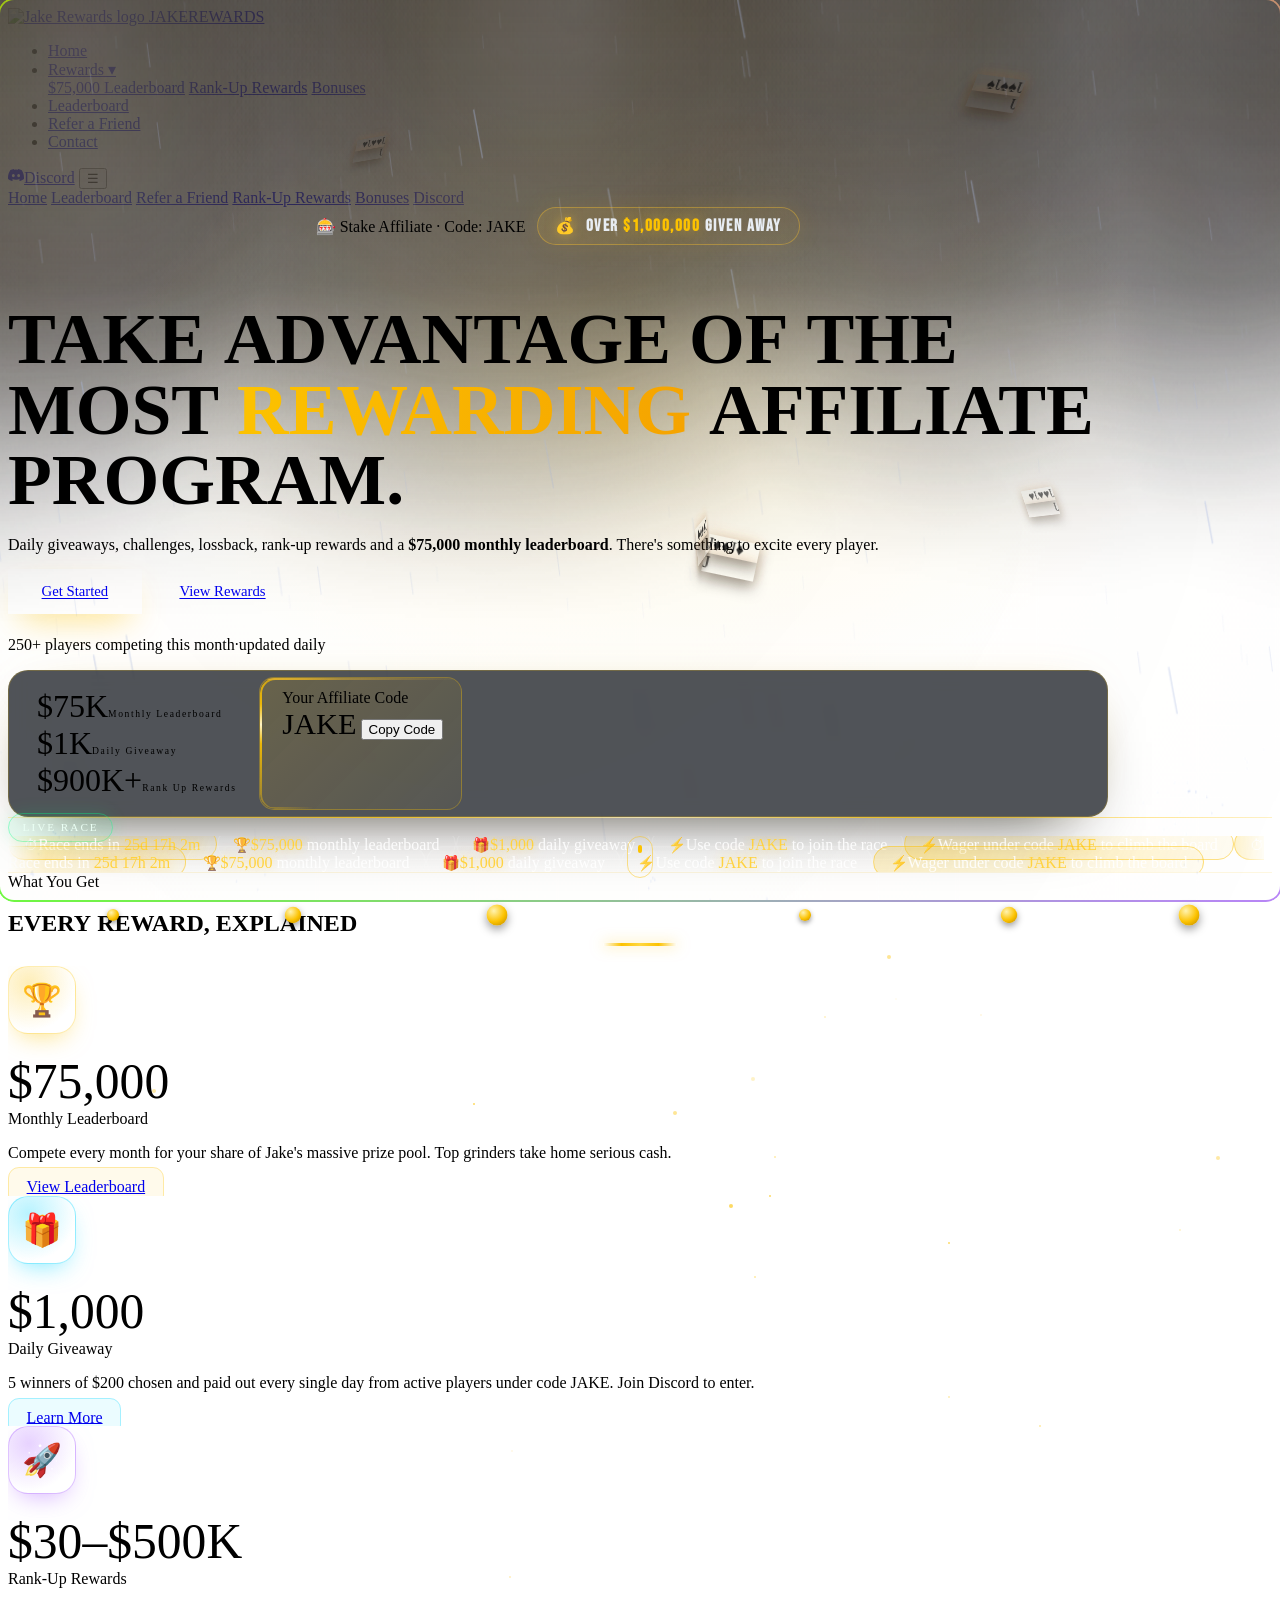
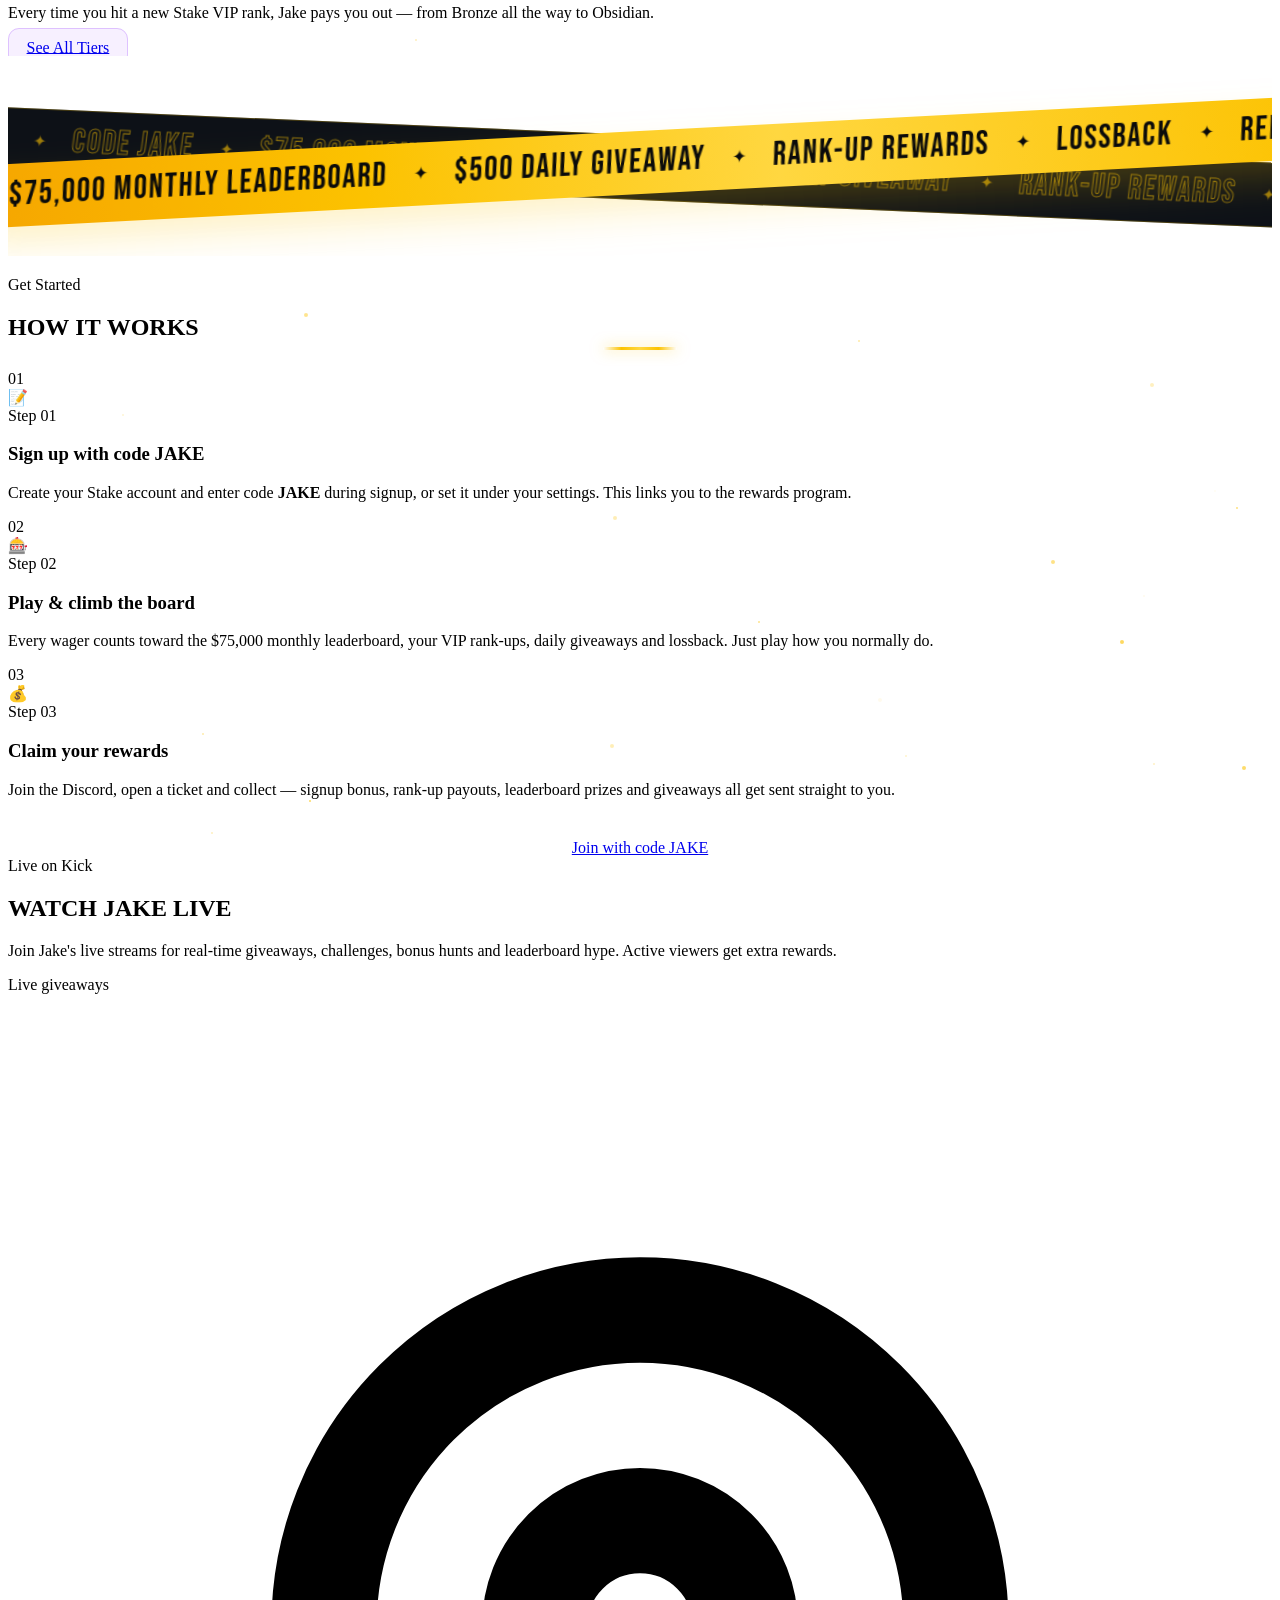
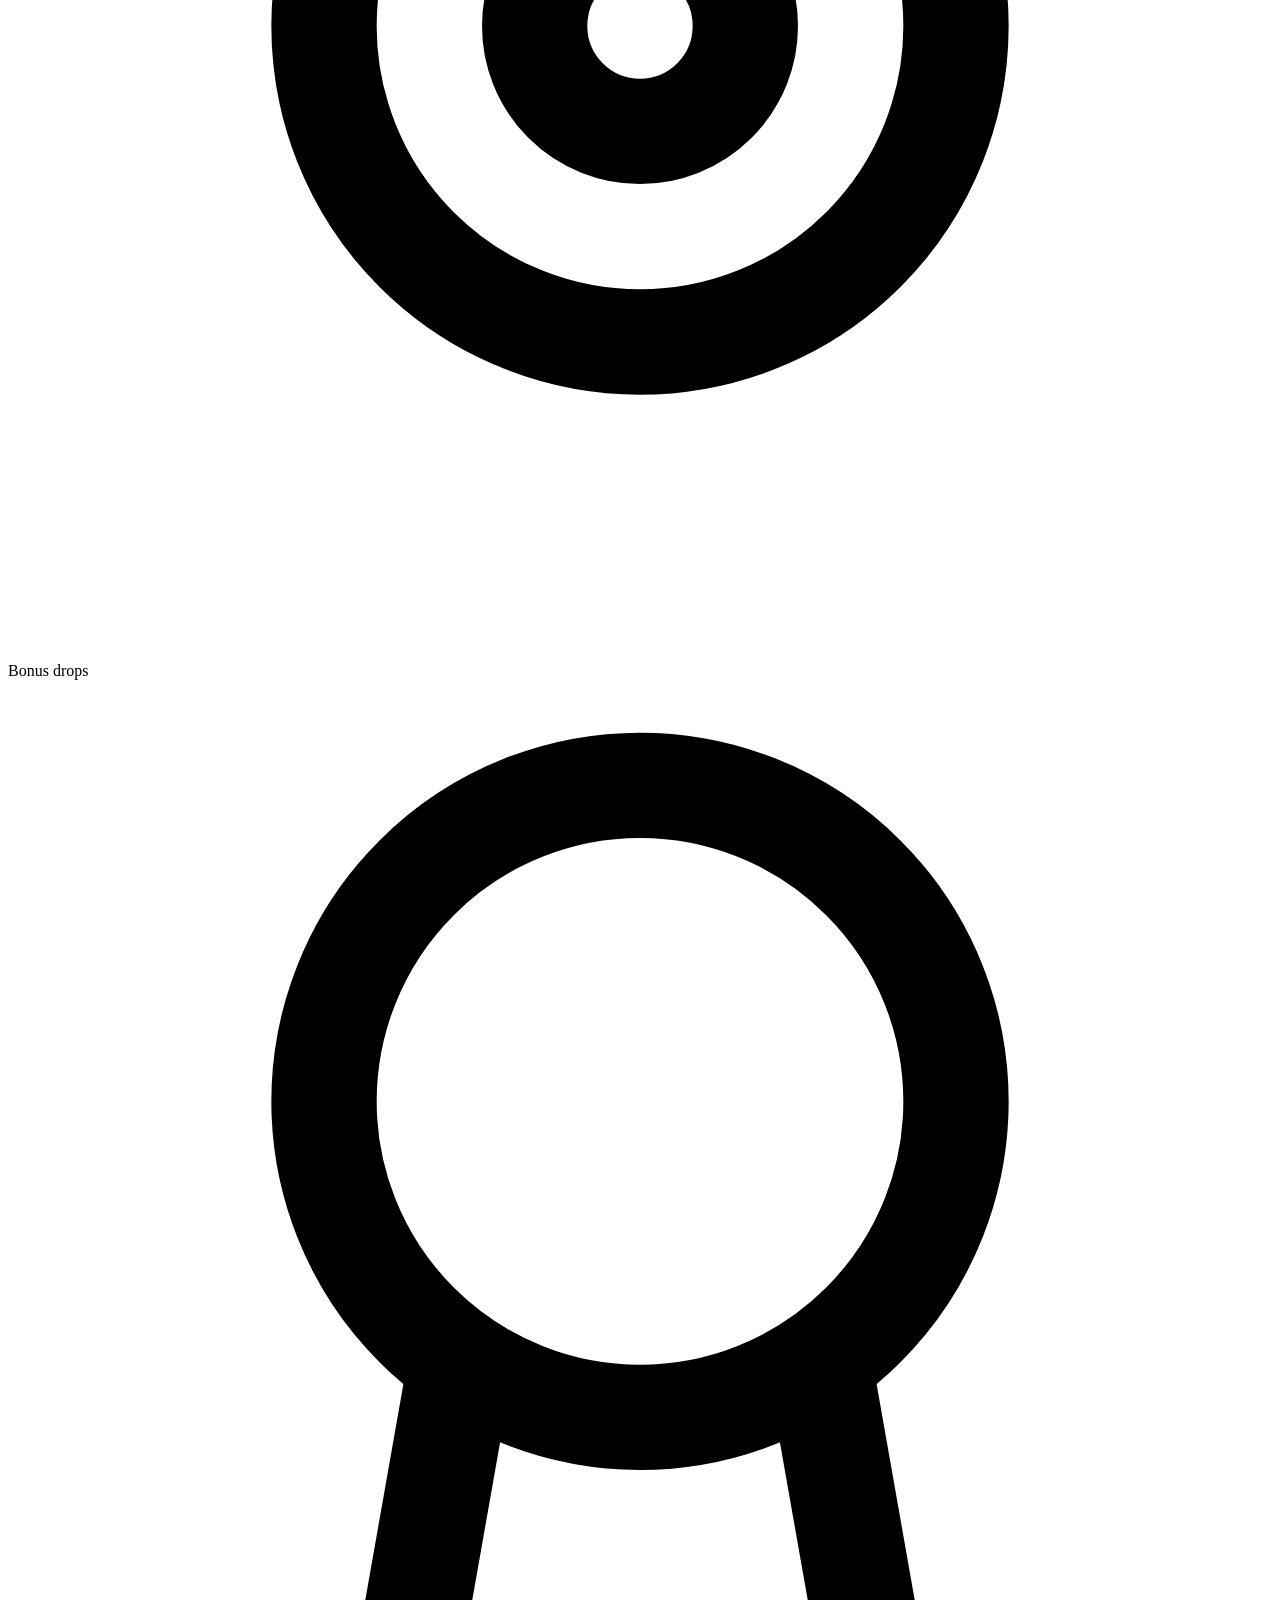
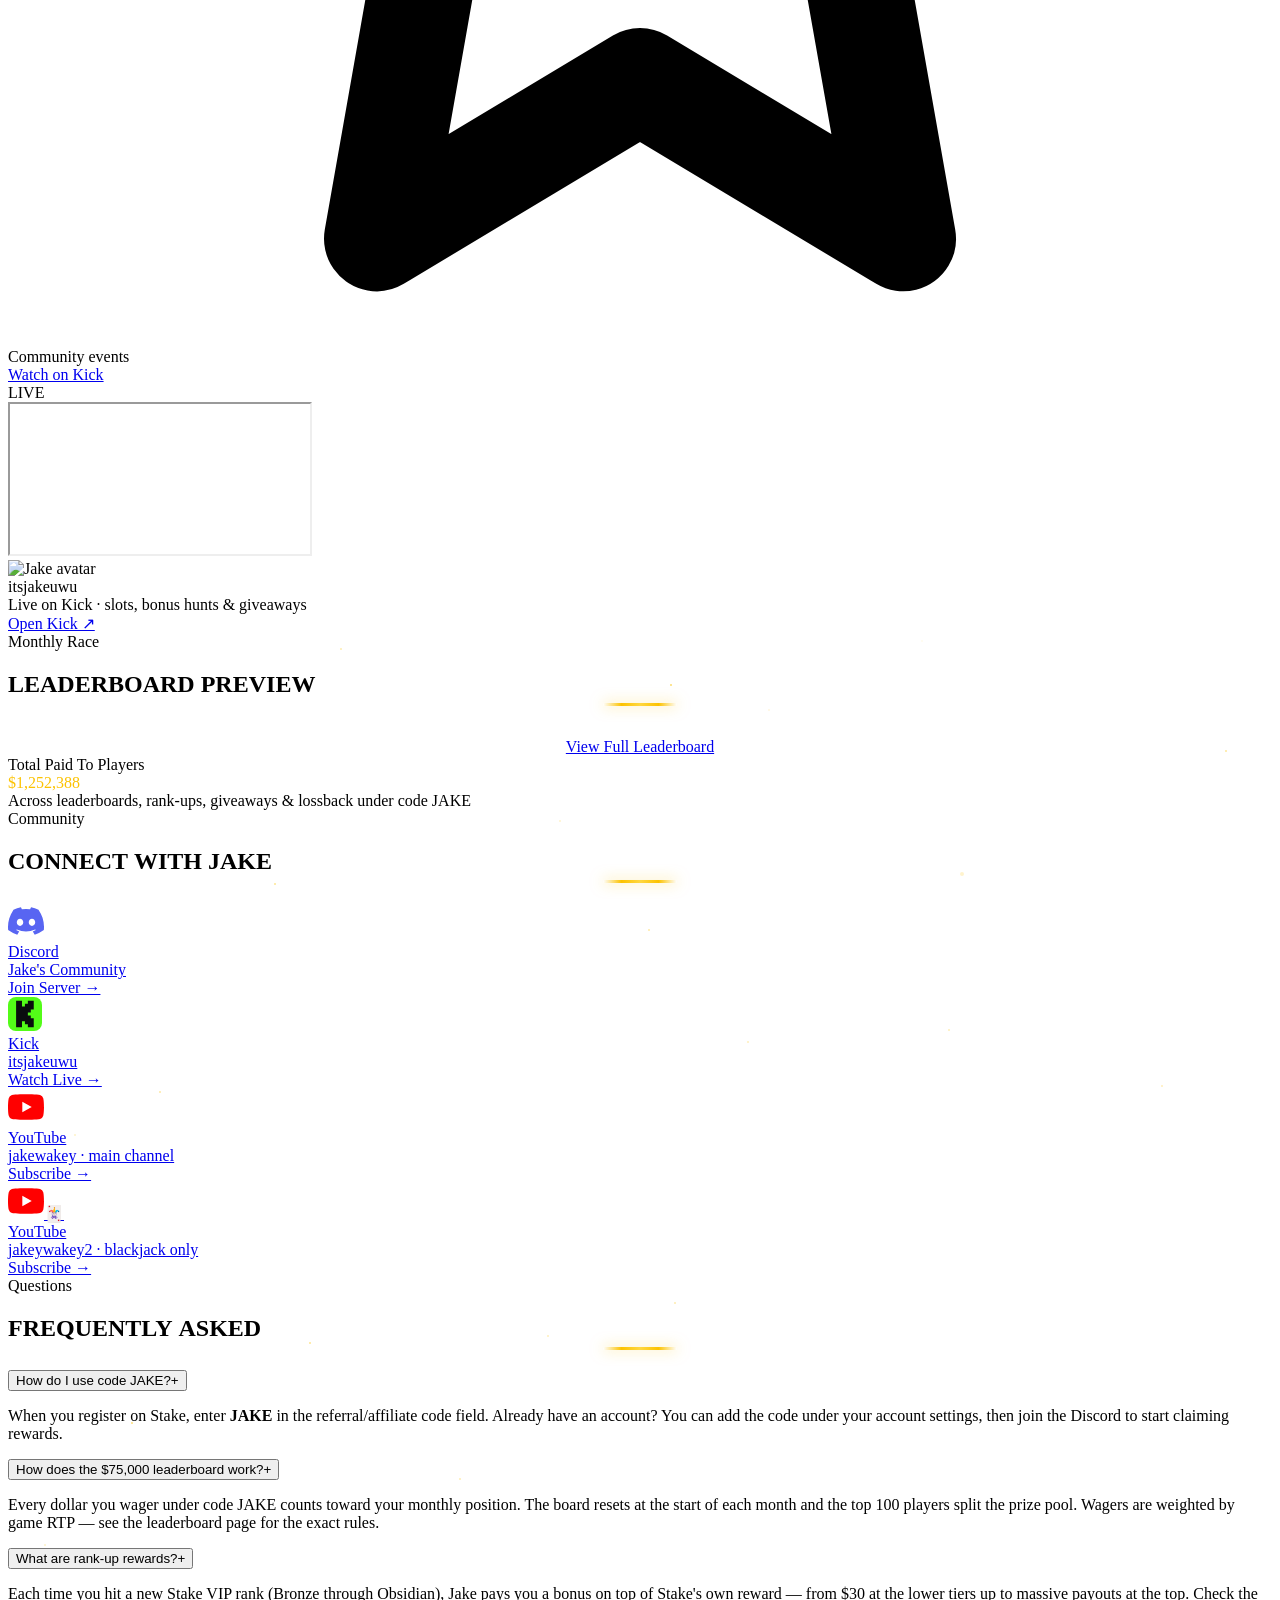
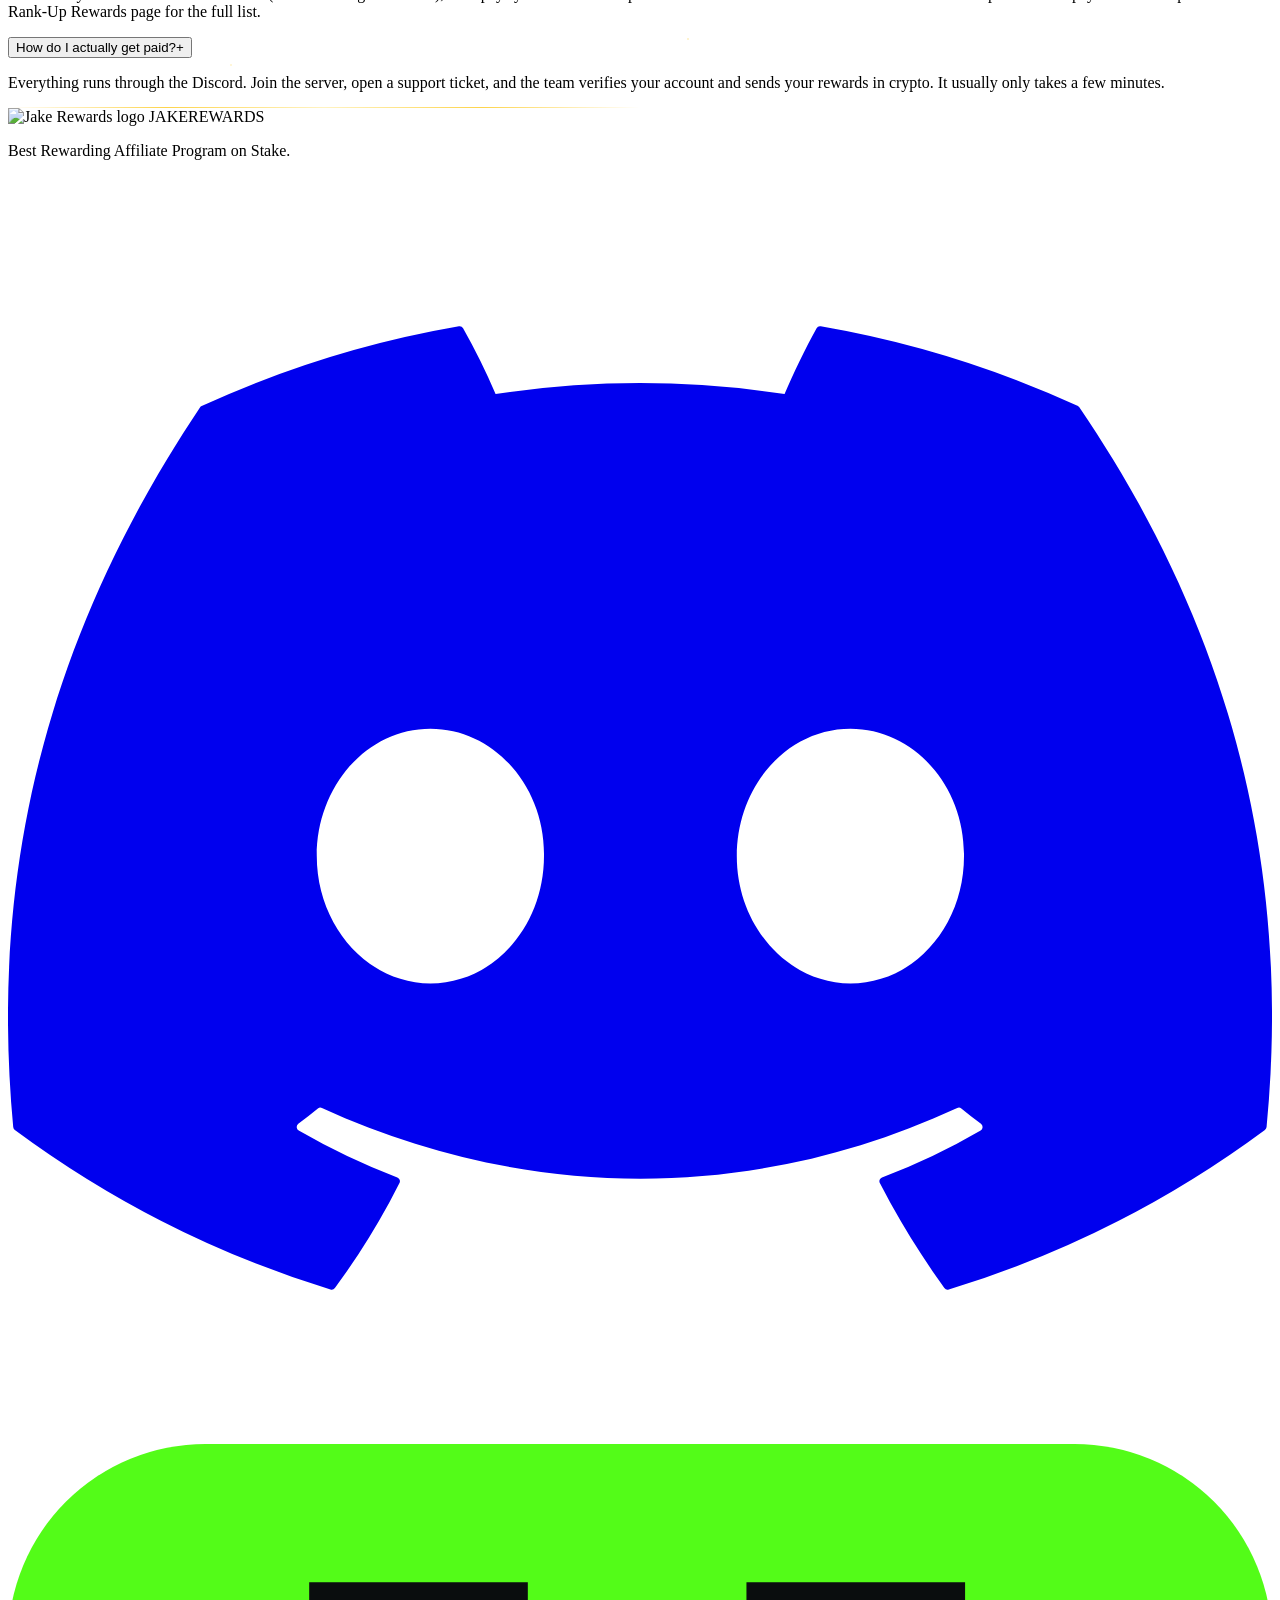
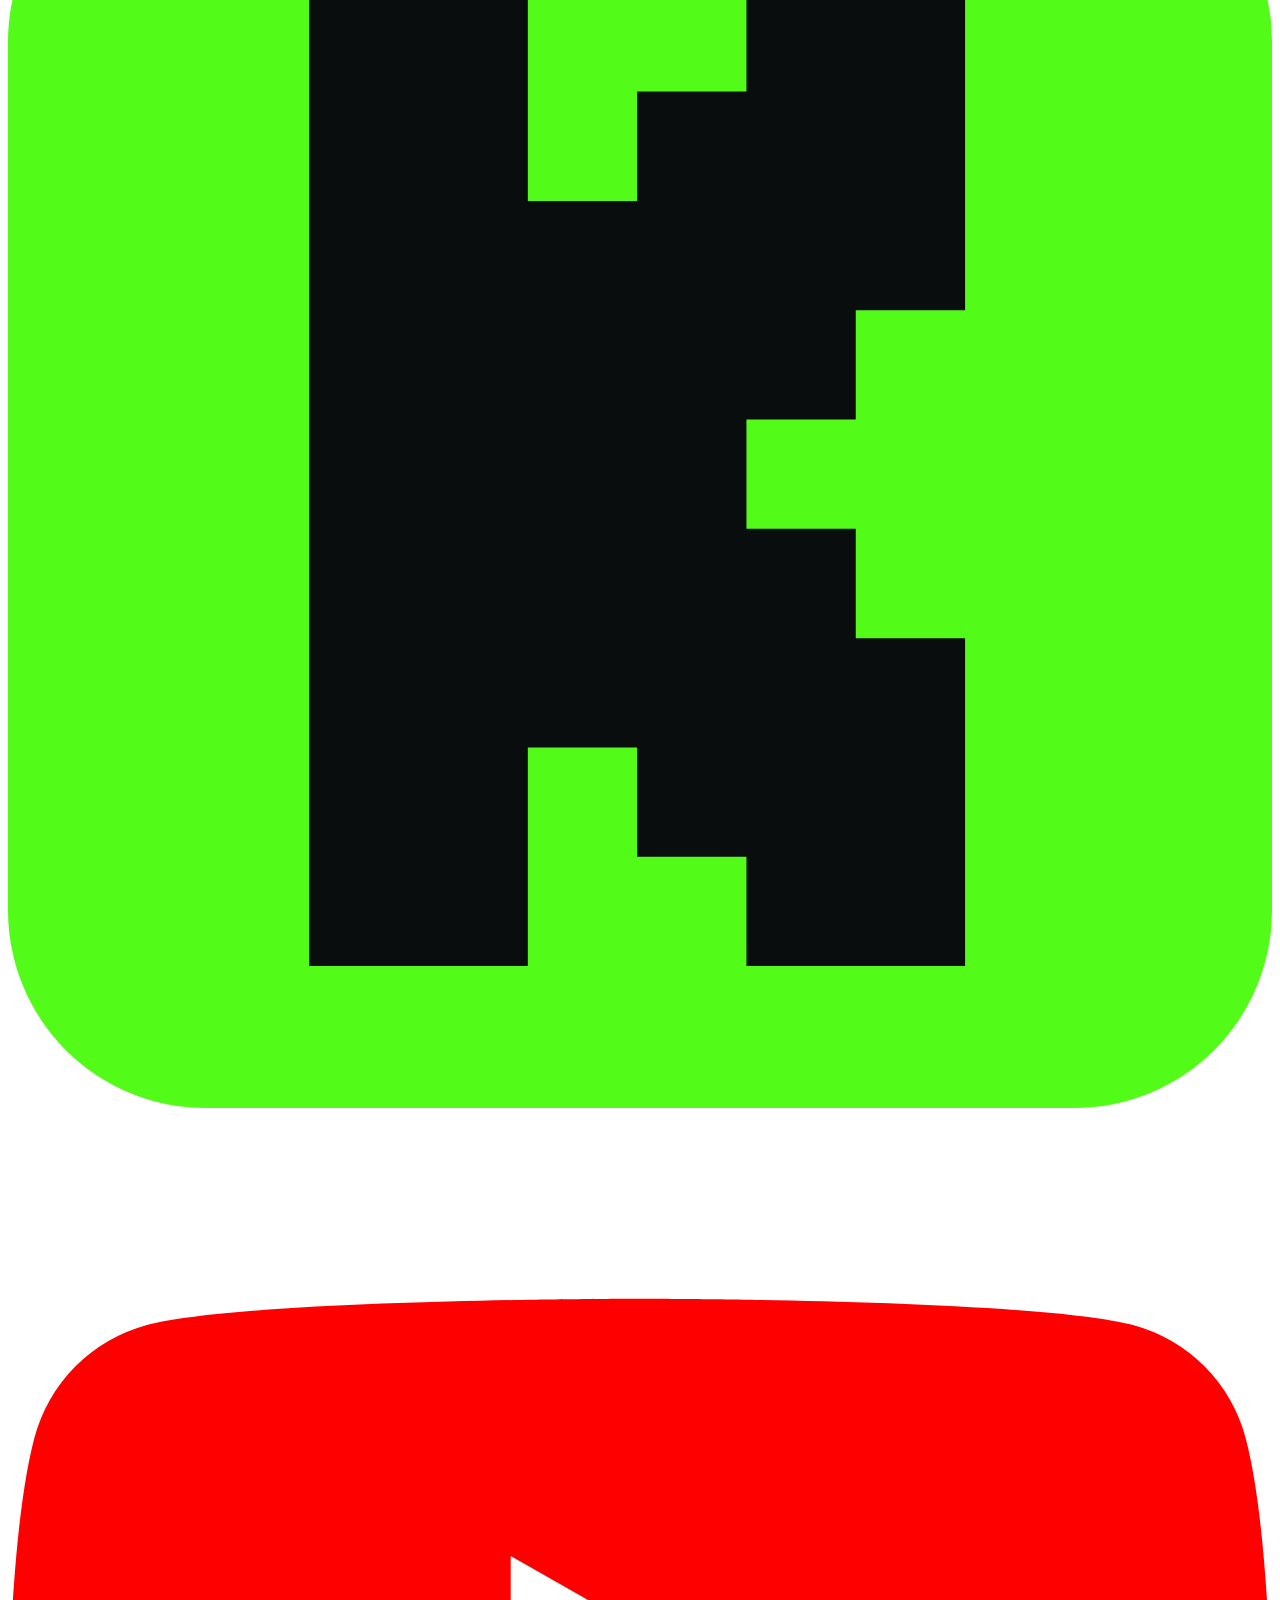
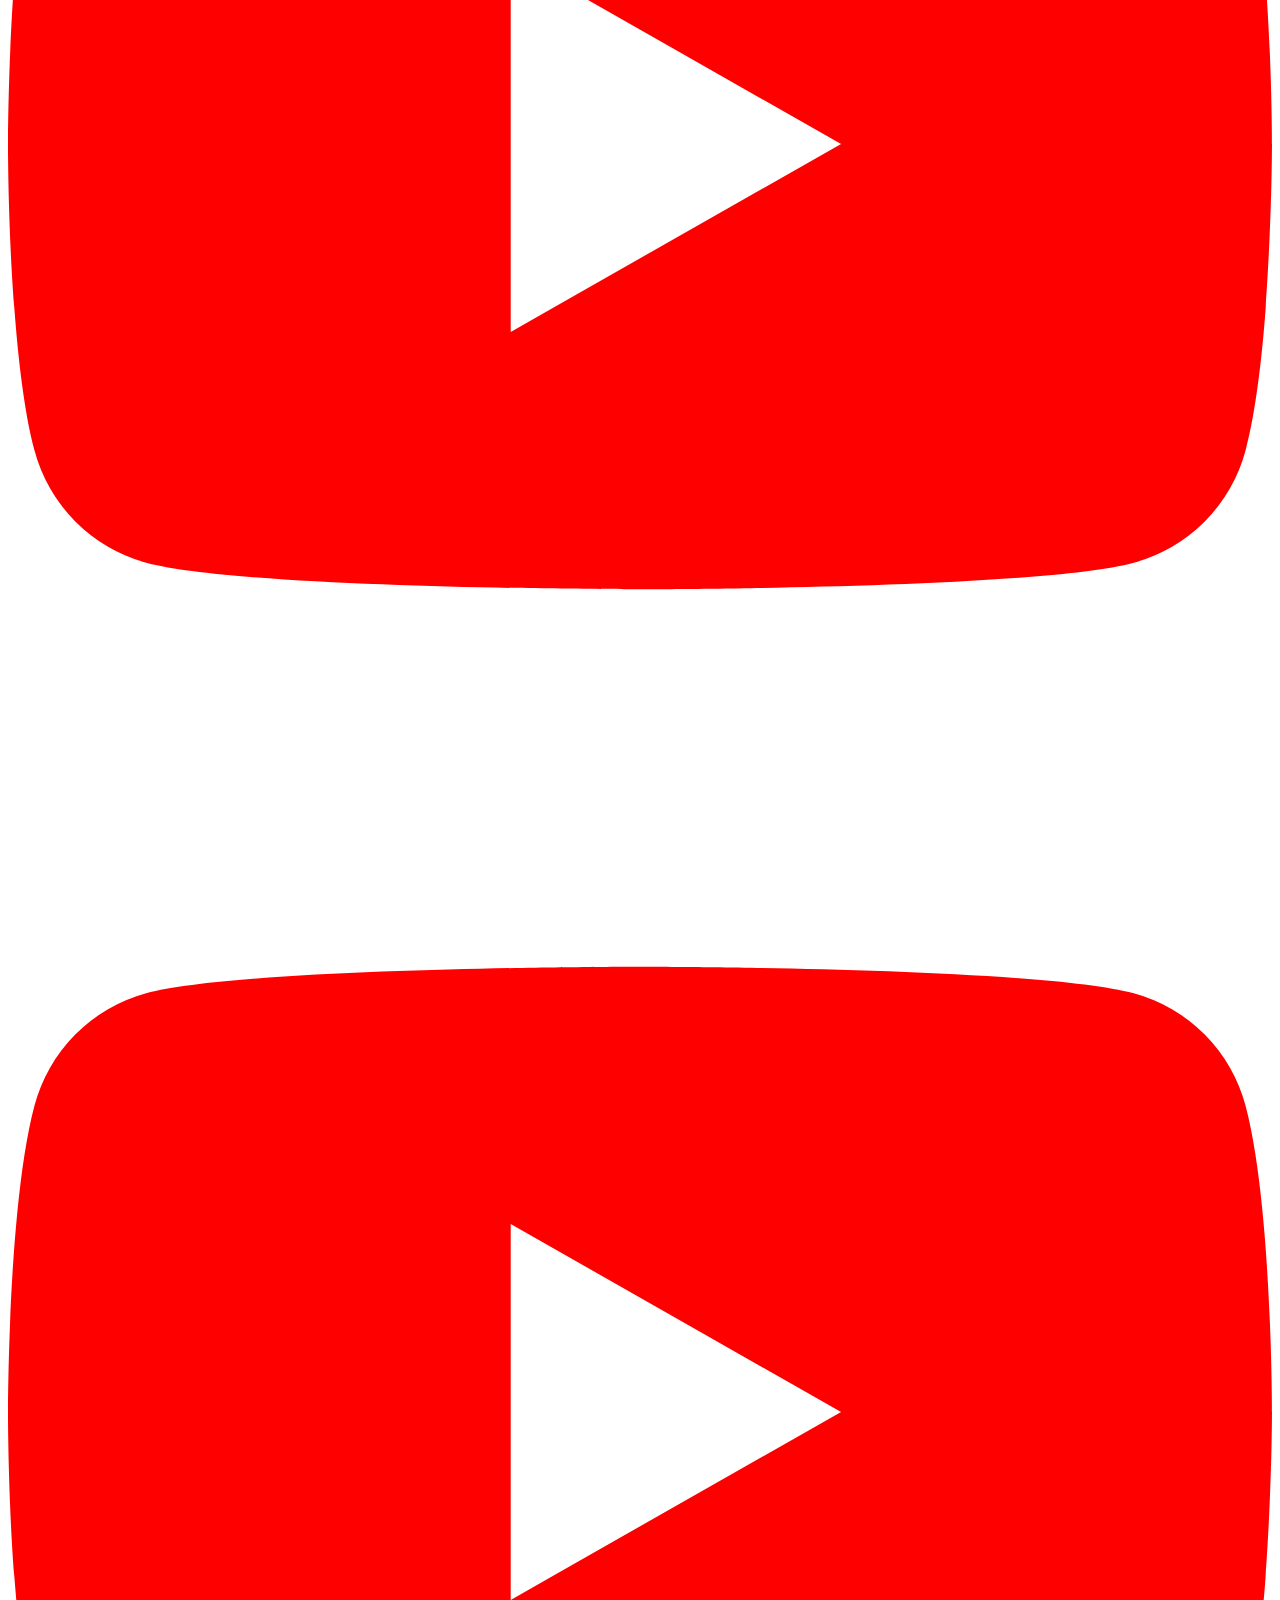
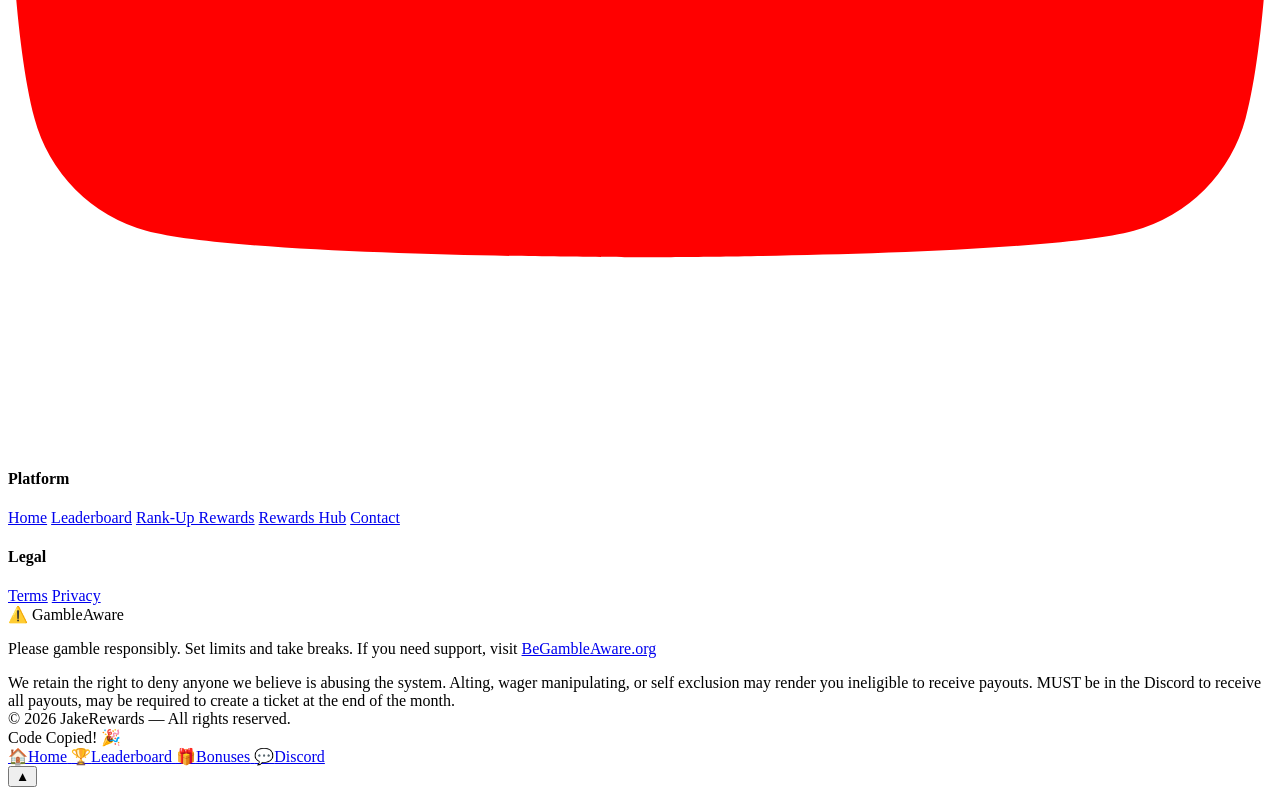
==== commit 9059a3b1: "Add files via upload" ====
--- a/index.html
+++ b/index.html
@@ -14,25 +14,25 @@
   <link rel="apple-touch-icon" href="logo.png">
   <meta name="viewport" content="width=device-width, initial-scale=1.0"/>
   <title>JakeRewards — Most Rewarding Stake Affiliate 2026</title>
-  <meta name="description" content="Jake's affiliate program on Stake. $75,000 monthly leaderboard, daily $500 giveaway, rank-up rewards from Bronze to Obsidian. Use code JAKE."/>
+  <meta name="description" content="Jake's affiliate program on Stake. $75,000 monthly leaderboard, daily $1,000 giveaway, rank-up rewards from Bronze to Obsidian. Use code JAKE."/>
   <meta name="keywords" content="jake rewards, stake affiliate code jake, stake leaderboard, stake rank up rewards, stake giveaway, jakerewards"/>
   <meta property="og:title" content="JakeRewards — Most Rewarding Stake Affiliate 2026"/>
-  <meta property="og:description" content="$75,000 monthly leaderboard, daily $500 giveaway, rank-up rewards. Use code JAKE on Stake."/>
-  <meta property="og:image" content="https://sahil2603.github.io/Jake-Rewards-UpgradedV2/og-image.png?v=13"/>
+  <meta property="og:description" content="$75,000 monthly leaderboard, daily $1,000 giveaway, rank-up rewards. Use code JAKE on Stake."/>
+  <meta property="og:image" content="https://sahil2603.github.io/Jake-Rewards-UpgradedV2/og-image.png?v=15"/>
   <meta property="og:image:width" content="1200"/>
   <meta property="og:image:height" content="630"/>
   <meta property="og:type" content="website"/>
   <meta property="og:url" content="https://jakerewards.com/"/>
   <meta name="twitter:card" content="summary_large_image"/>
   <meta name="twitter:title" content="JakeRewards — Most Rewarding Stake Affiliate 2026"/>
-  <meta name="twitter:description" content="$75,000 monthly leaderboard, daily $500 giveaway, rank-up rewards. Use code JAKE on Stake."/>
-  <meta name="twitter:image" content="https://sahil2603.github.io/Jake-Rewards-UpgradedV2/og-image.png?v=13"/>
+  <meta name="twitter:description" content="$75,000 monthly leaderboard, daily $1,000 giveaway, rank-up rewards. Use code JAKE on Stake."/>
+  <meta name="twitter:image" content="https://sahil2603.github.io/Jake-Rewards-UpgradedV2/og-image.png?v=15"/>
   <link rel="preconnect" href="https://fonts.googleapis.com"/>
   <link rel="preconnect" href="https://fonts.gstatic.com" crossorigin/>
   <link href="https://fonts.googleapis.com/css2?family=Bebas+Neue&family=Syne:wght@400;600;700;800&family=DM+Sans:wght@300;400;500&display=swap" rel="stylesheet" media="print" onload="this.media='all'"/>
   <noscript><link href="https://fonts.googleapis.com/css2?family=Bebas+Neue&family=Syne:wght@400;600;700;800&family=DM+Sans:wght@300;400;500&display=swap" rel="stylesheet"/></noscript>
   <link rel="stylesheet" href="style.css"/>
-  <link rel="stylesheet" href="motion.css?v=7"/>
+  <link rel="stylesheet" href="motion.css?v=8"/>
 <style>
 @keyframes badgeFloat{0%,100%{transform:translateY(0)}50%{transform:translateY(-5px)}}
 @keyframes shimmerLine{0%{left:-100%}100%{left:100%}}
@@ -289,9 +289,9 @@
     <div class="hero-stats">
       <div class="stat"><span class="stat-num" data-target="75000" data-prefix="$" data-suffix="K" data-divide="1000">$75K</span><span class="stat-label">Monthly Leaderboard</span></div>
       <div class="stat-divider"></div>
-      <div class="stat"><span class="stat-num" data-target="500" data-prefix="$">$500</span><span class="stat-label">Daily Giveaway</span></div>
+      <div class="stat"><span class="stat-num" data-target="1000" data-prefix="$" data-suffix="K" data-divide="1000">$1K</span><span class="stat-label">Daily Giveaway</span></div>
       <div class="stat-divider"></div>
-      <div class="stat"><span class="stat-num" data-target="1" data-prefix="$" data-suffix="M+">$1M+</span><span class="stat-label">Rank Up Rewards</span></div>
+      <div class="stat"><span class="stat-num" data-target="900000" data-prefix="$" data-suffix="K+" data-divide="1000">$900K+</span><span class="stat-label">Rank Up Rewards</span></div>
     </div>
     <!-- Live player count bar -->
     <div class="hero-live-bar" id="hero-live-bar" style="display:none;">
@@ -337,9 +337,9 @@
       <canvas class="card-rain" data-colors="#00d4ff,#fff,#e6b432" data-syms="🎁,$,💎,◎,Ξ"></canvas>
       <div style="position:relative;z-index:1;">
         <div class="reward-icon">🎁</div>
-        <div class="reward-amount">$500</div>
+        <div class="reward-amount">$1,000</div>
         <div class="reward-name">Daily Giveaway</div>
-        <p class="reward-desc">5 winners of $100 chosen every single day from active players under code JAKE. Join Discord to enter.</p>
+        <p class="reward-desc">5 winners of $200 chosen and paid out every single day from active players under code JAKE. Join Discord to enter.</p>
         <a href="bonuses.html" class="reward-link">Learn More</a>
       </div>
     </div>
@@ -347,7 +347,7 @@
       <canvas class="card-rain" data-colors="#b464ff,#e6b432,#00d4ff" data-syms="🚀,◆,💎,$,Ξ"></canvas>
       <div style="position:relative;z-index:1;">
         <div class="reward-icon">🚀</div>
-        <div class="reward-amount">$25–$650K</div>
+        <div class="reward-amount">$30–$500K</div>
         <div class="reward-name">Rank-Up Rewards</div>
         <p class="reward-desc">Every time you hit a new Stake VIP rank, Jake pays you out — from Bronze all the way to Obsidian.</p>
         <a href="rankrewards.html" class="reward-link">See All Tiers</a>
@@ -504,7 +504,7 @@
     </div>
     <div class="faq-item">
       <button class="faq-q">What are rank-up rewards?<span class="faq-chev">+</span></button>
-      <div class="faq-a"><p>Each time you hit a new Stake VIP rank (Bronze through Obsidian), Jake pays you a bonus on top of Stake's own reward — from $25 at the lower tiers up to massive payouts at the top. Check the Rank-Up Rewards page for the full list.</p></div>
+      <div class="faq-a"><p>Each time you hit a new Stake VIP rank (Bronze through Obsidian), Jake pays you a bonus on top of Stake's own reward — from $30 at the lower tiers up to massive payouts at the top. Check the Rank-Up Rewards page for the full list.</p></div>
     </div>
     <div class="faq-item">
       <button class="faq-q">How do I actually get paid?<span class="faq-chev">+</span></button>
@@ -576,8 +576,8 @@
 }
 // Podium (top 3) — wait for deferred data like ticker + counter
 // Real prize labels for home podium top 3
-const _HOME_PRIZES=[{cash:20000,lb:true},{cash:10000,lb:true},{cash:5000,lb:true}];
-function _homePrizeLabel(idx){const p=_HOME_PRIZES[idx];if(!p)return '';if(p.lb)return '$'+p.cash.toLocaleString()+' + 5% lossback';return '$'+p.cash.toLocaleString();}
+const _HOME_PRIZES=[{cash:20000,lb:'10%'},{cash:10000,lb:'7.5%'},{cash:5000,lb:'5%'}];
+function _homePrizeLabel(idx){const p=_HOME_PRIZES[idx];if(!p)return '';if(p.lb)return '$'+p.cash.toLocaleString()+' + '+p.lb+' lossback';return '$'+p.cash.toLocaleString();}
 function _maskUser(n){if(!n)return '—';if(n.length<=5)return '*'.repeat(n.length);return '*'.repeat(5)+n.slice(5);}
 
 function initHomePodium(){
@@ -689,7 +689,7 @@
 (function(){
   const track=document.getElementById('wins-track');
   if(!track) return;
-  const PRIZE=[20000,10000,5000,4000,3500,3000,2500,2250,2000,1650,1400,1300,1250,1200,1100];
+  const PRIZE=[20000,10000,5000,4000,3500,3000,2500,2250,2000,1650,1400,1300,1250,1125,1000];
   function nextReset(){ // 10:00 AM New York time, last day of the month (same rule as leaderboard page)
     function at(y,m){const last=new Date(Date.UTC(y,m+1,0)).getUTCDate();const g=Date.UTC(y,m,last,10,0,0);
       const f=new Intl.DateTimeFormat('en-US',{timeZone:'America/New_York',hour12:false,year:'numeric',month:'2-digit',day:'2-digit',hour:'2-digit',minute:'2-digit',second:'2-digit'}).formatToParts(new Date(g));
@@ -714,7 +714,7 @@
       });
     }else{
       out.push(pill('<span class="race-ico">🏆</span><span class="win-amt">$75,000</span> monthly leaderboard'));
-      out.push(pill('<span class="race-ico">🎁</span><span class="win-amt">$500</span> daily giveaway'));
+      out.push(pill('<span class="race-ico">🎁</span><span class="win-amt">$1,000</span> daily giveaway'));
       out.push(pill('<span class="race-ico">⚡</span>Use code <span class="win-amt">JAKE</span> to join the race'));
     }
     out.push(pill('<span class="race-ico">⚡</span>Wager under code <span class="win-amt">JAKE</span> to climb the board','race-hl'));
--- a/motion.css
+++ b/motion.css
@@ -219,3 +219,27 @@
   .pg-start-btns{width:100%}.pg-start-btns a{flex:1;justify-content:center}
 }
 @media (prefers-reduced-motion:reduce){.pg-start::before{animation:none}}
+
+/* ═══ VIP Transfer Program · coming soon (Rewards hub + Rank-Up page) ═══ */
+.vt-wrap{position:relative;z-index:1;max-width:1180px;margin:0 auto;padding:0 2.5rem 2.5rem}
+.vt-wrap.vt-in-section{max-width:1100px;padding:2rem 0 0}
+.vt-soon{position:relative;display:flex;align-items:center;gap:1.3rem;padding:1.4rem 1.6rem;border-radius:20px;overflow:hidden;background:linear-gradient(120deg,rgba(176,107,255,.12),rgba(252,194,0,.05) 50%,rgba(13,17,24,.96));border:1px dashed rgba(176,107,255,.45);transition:transform .35s cubic-bezier(.22,1,.36,1),box-shadow .35s,border-color .35s}
+.vt-soon:hover{transform:translateY(-4px);border-color:rgba(176,107,255,.75);box-shadow:0 22px 50px -22px rgba(176,107,255,.55)}
+.vt-sweep{position:absolute;inset:0;background:linear-gradient(110deg,transparent 35%,rgba(255,255,255,.07) 50%,transparent 65%);translate:-100% 0;animation:vtSweep 4.5s ease-in-out infinite;pointer-events:none}
+@keyframes vtSweep{0%{translate:-100% 0}60%,100%{translate:100% 0}}
+.vt-ico{position:relative;flex:none;width:58px;height:58px;border-radius:16px;display:grid;place-items:center;background:radial-gradient(circle at 35% 30%,rgba(176,107,255,.45),rgba(176,107,255,.1));border:1px solid rgba(176,107,255,.4)}
+.vt-ico em{font-style:normal;font-size:1.7rem;color:#e9d5ff;animation:vtSwap 3s ease-in-out infinite}
+.vt-ico i{position:absolute;right:-7px;bottom:-7px;font-style:normal;font-size:1rem;animation:vtLock 3s ease-in-out infinite;transform-origin:50% 20%}
+@keyframes vtSwap{0%,40%{transform:rotateY(0)}55%,100%{transform:rotateY(180deg)}}
+@keyframes vtLock{0%,80%,100%{transform:rotate(0)}85%{transform:rotate(-14deg)}90%{transform:rotate(12deg)}95%{transform:rotate(-6deg)}}
+.vt-copy{position:relative;flex:1;min-width:0}
+.vt-tag{display:inline-flex;align-items:center;gap:.45rem;font:800 .6rem var(--font-head);letter-spacing:2px;text-transform:uppercase;color:#d8b4fe;padding:.25rem .6rem;border-radius:99px;background:rgba(176,107,255,.12);border:1px solid rgba(176,107,255,.35)}
+.vt-tag i{width:7px;height:7px;border-radius:50%;background:#c084fc;animation:vtDot 1.6s ease-in-out infinite}
+@keyframes vtDot{0%,100%{box-shadow:0 0 0 0 rgba(192,132,252,.6)}50%{box-shadow:0 0 0 6px rgba(192,132,252,0)}}
+.vt-copy b{display:block;margin:.45rem 0 .2rem;font:400 1.7rem/1.05 var(--font-display);letter-spacing:2px;color:#fff}
+.vt-copy p{margin:0;font-size:.88rem;color:var(--muted)}
+.vt-cta{position:relative;flex:none;display:inline-flex;align-items:center;gap:.5rem;padding:.75rem 1.2rem;border-radius:12px;font:700 .85rem var(--font-head);color:#fff;text-decoration:none;background:rgba(176,107,255,.18);border:1px solid rgba(176,107,255,.45);transition:background .25s,transform .25s}
+.vt-cta:hover{background:rgba(176,107,255,.32);transform:translateY(-2px)}
+.vt-cta span{transition:transform .25s}.vt-cta:hover span{transform:translateX(4px)}
+@media (max-width:700px){.vt-wrap{padding:0 1rem 2rem}.vt-wrap.vt-in-section{padding:1.5rem 0 0}.vt-soon{flex-direction:column;text-align:center;padding:1.4rem 1.2rem}.vt-cta{width:100%;justify-content:center}}
+@media (prefers-reduced-motion:reduce){.vt-sweep,.vt-ico em,.vt-ico i,.vt-tag i{animation:none}}
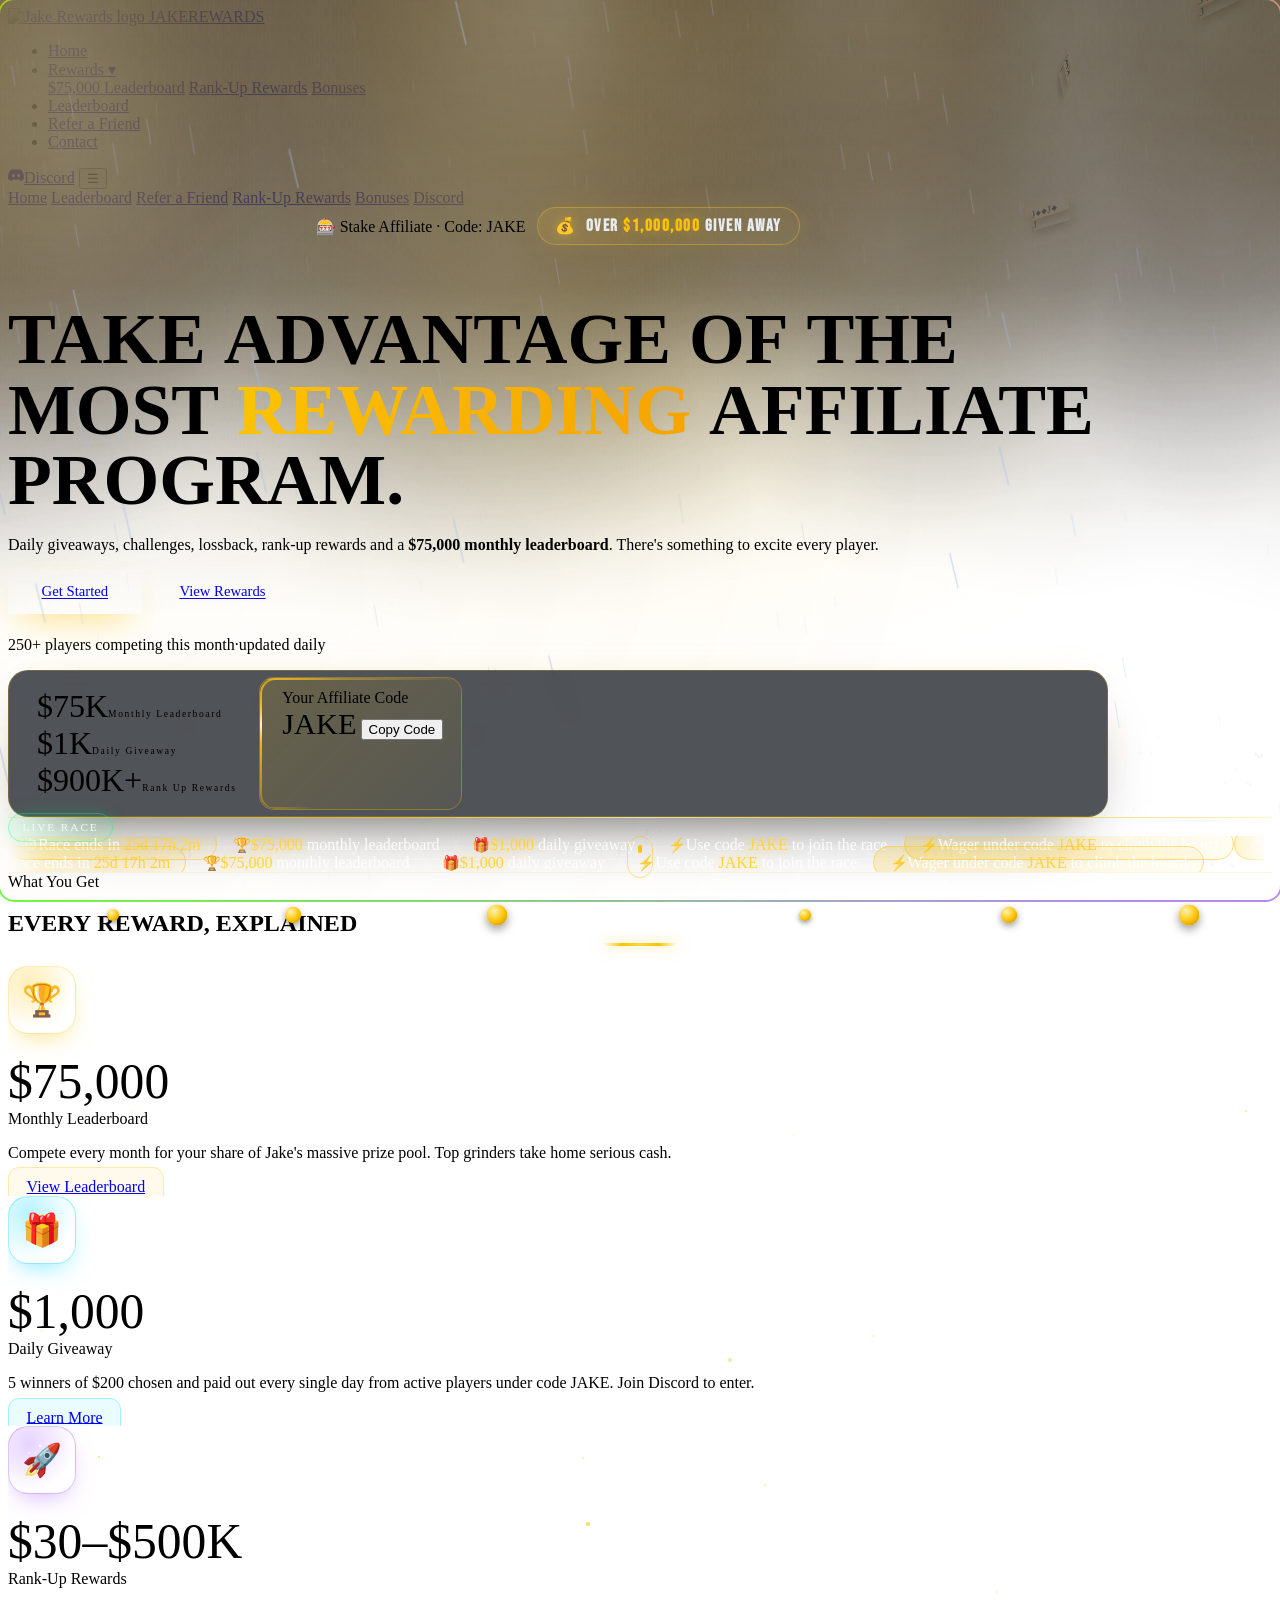
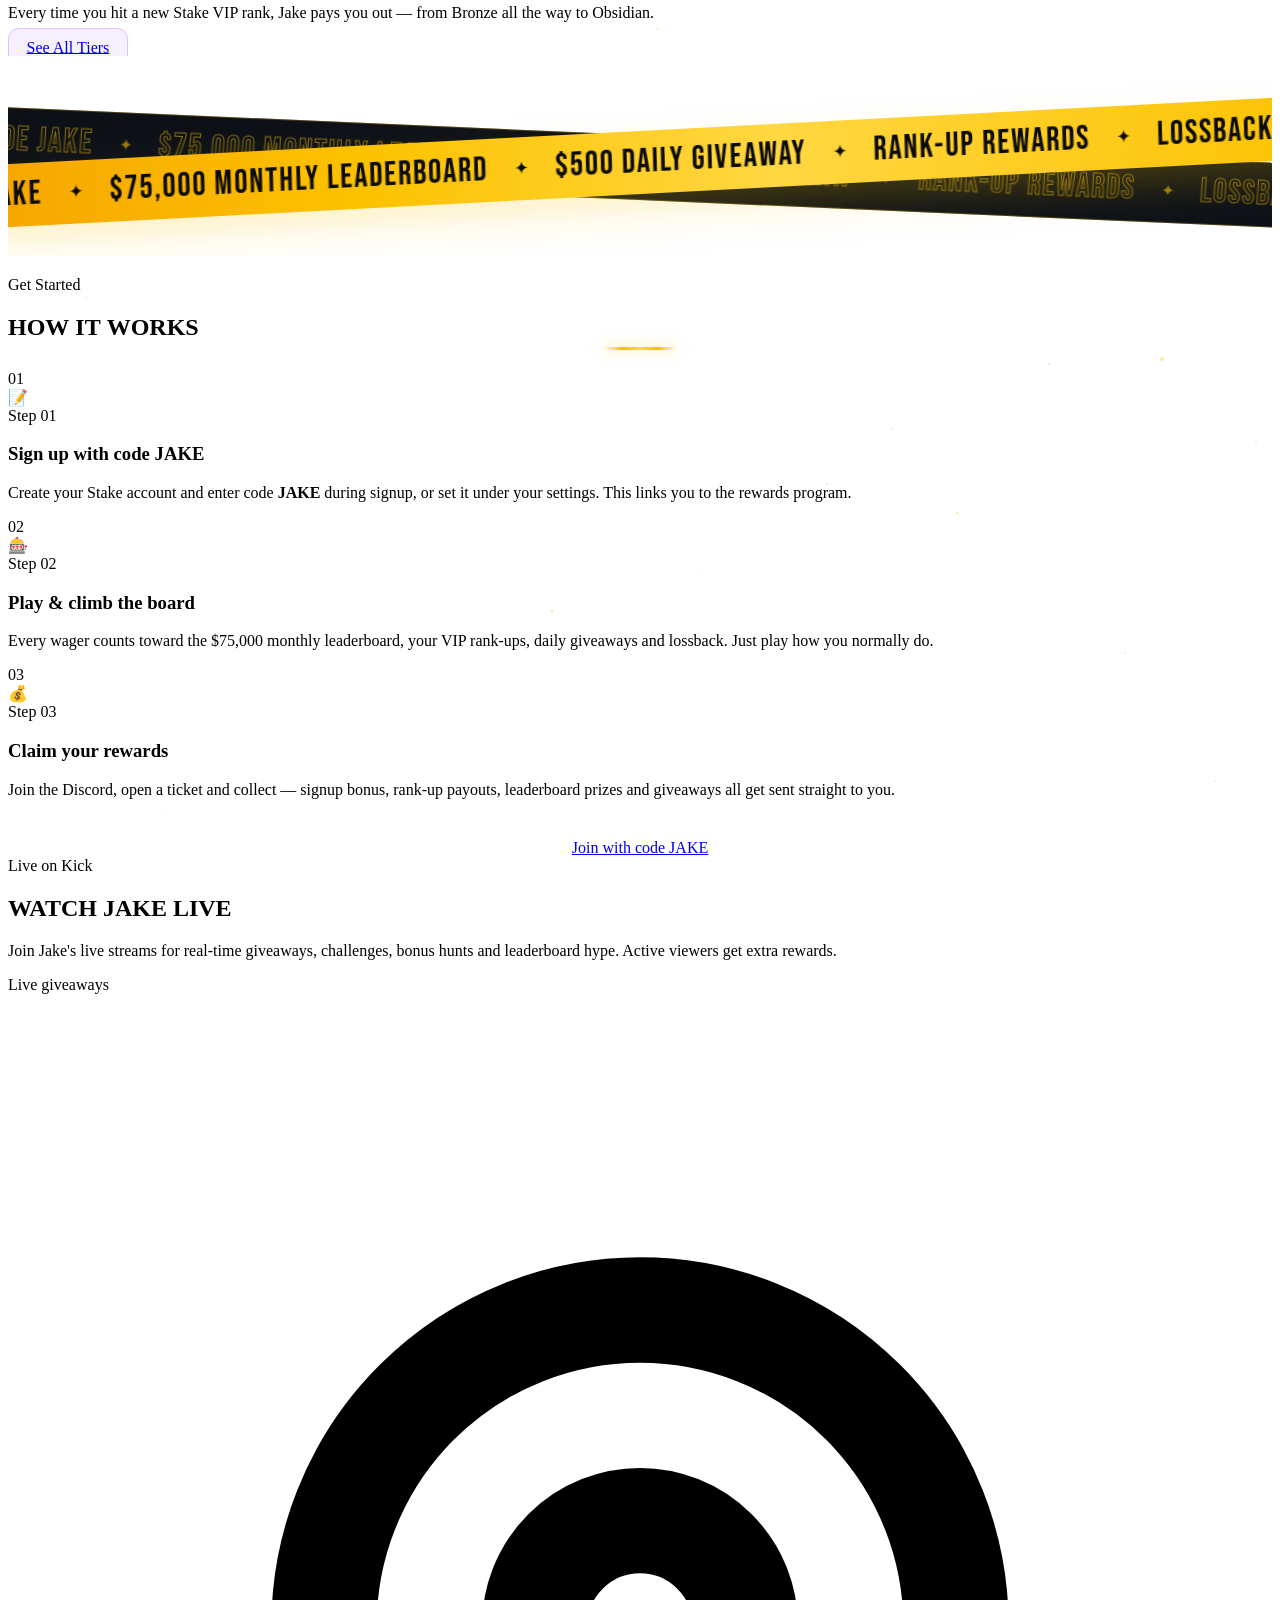
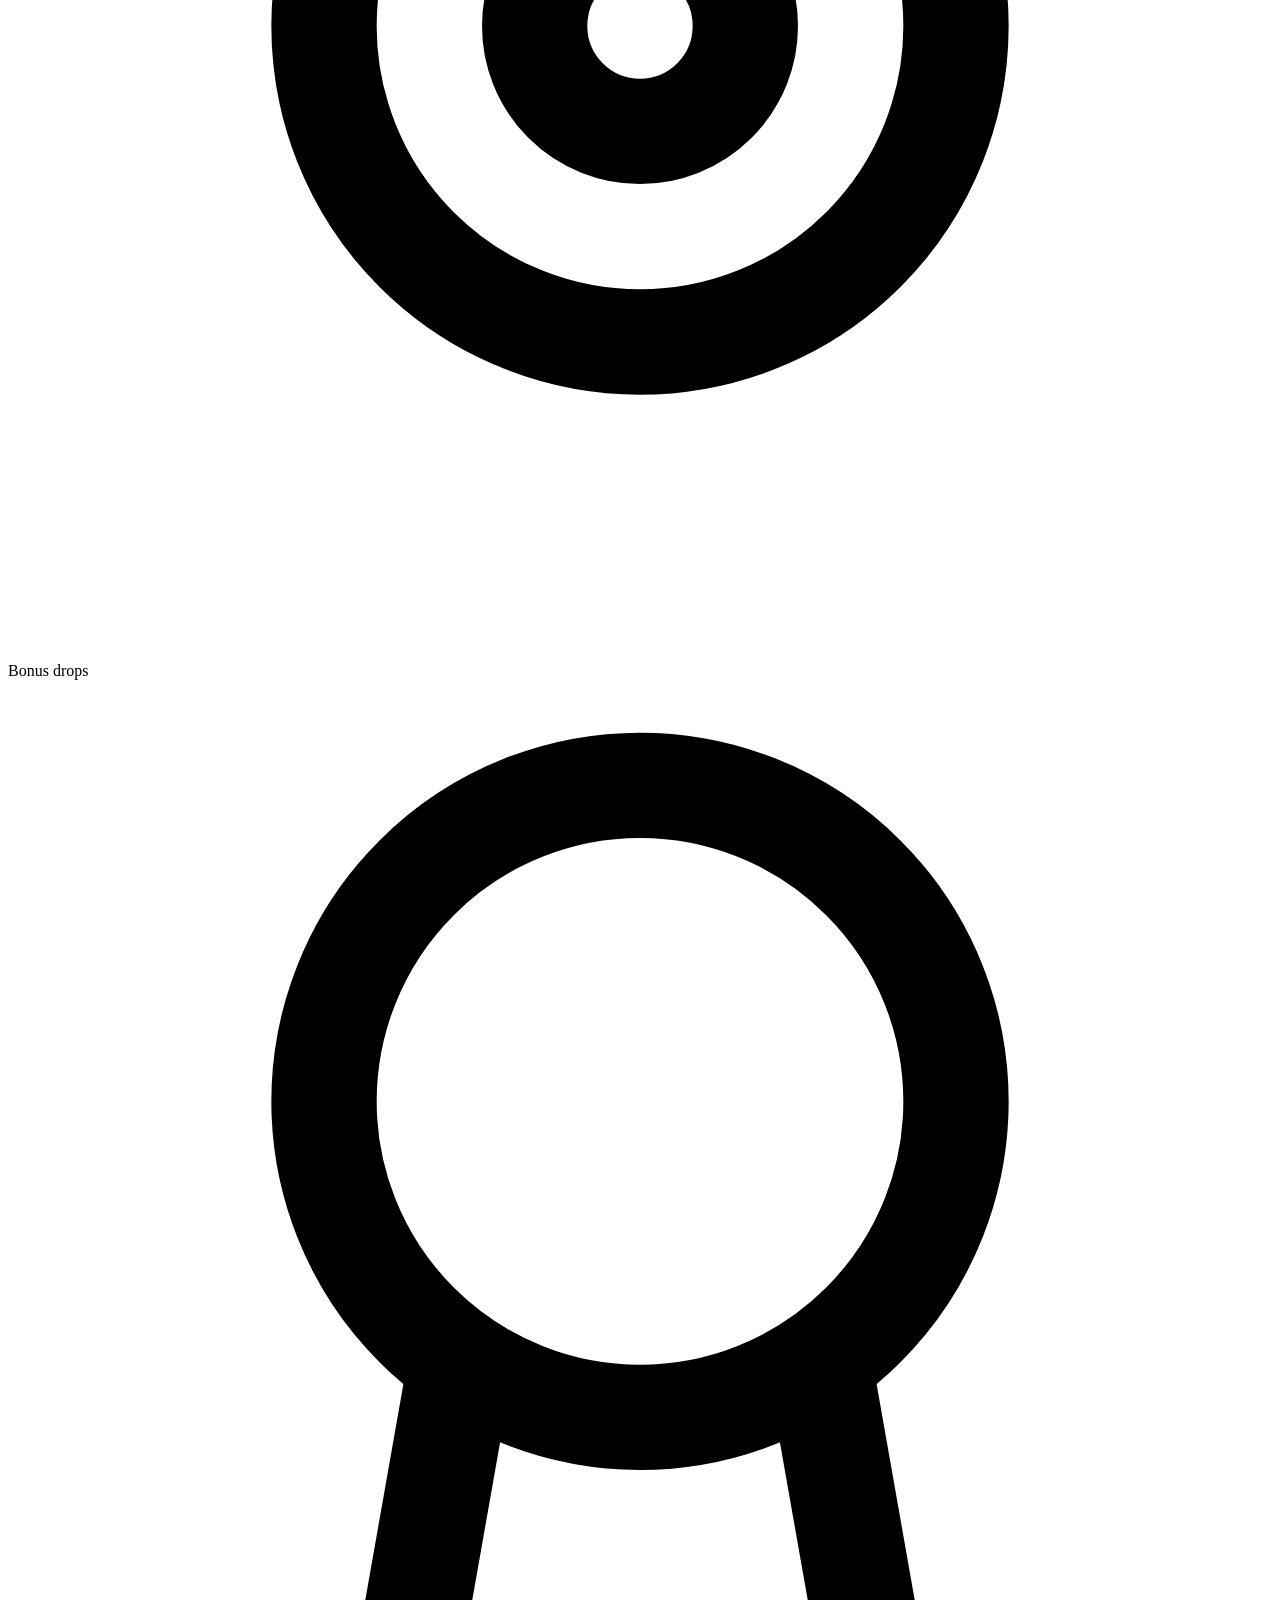
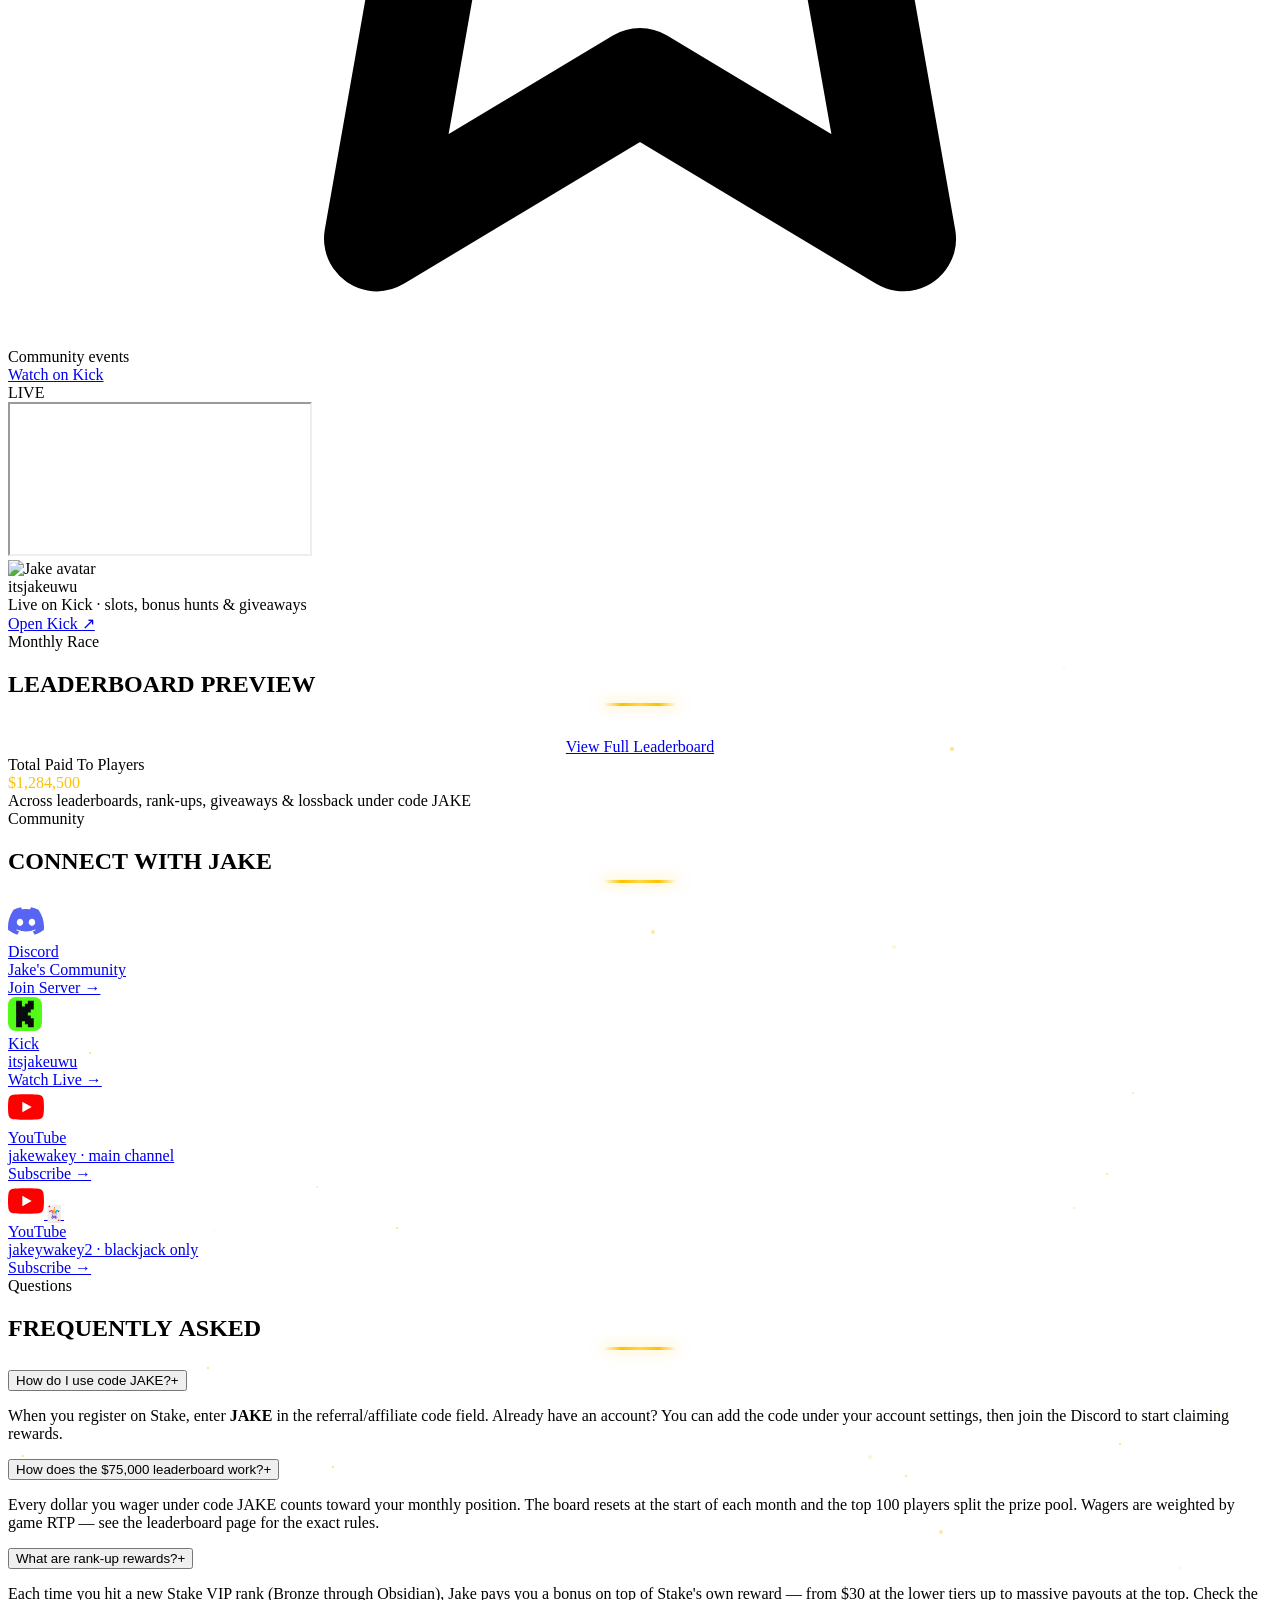
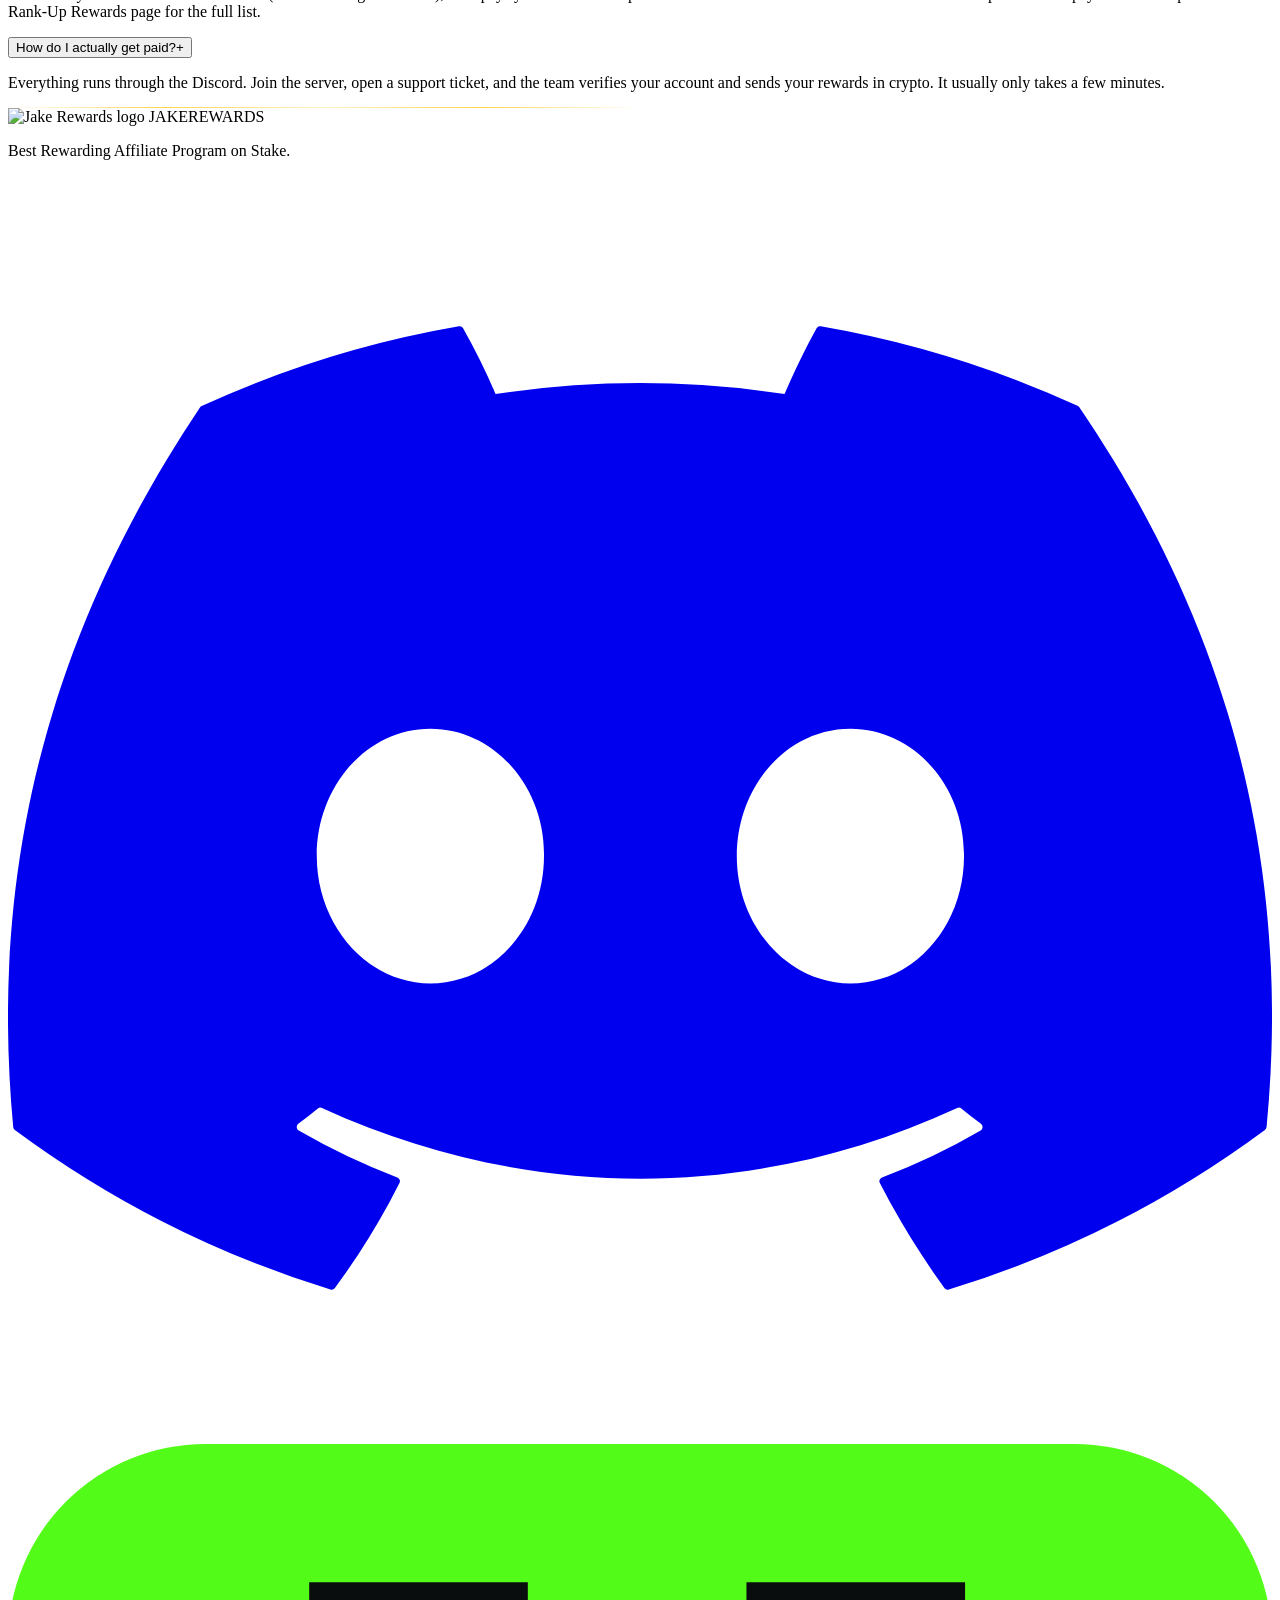
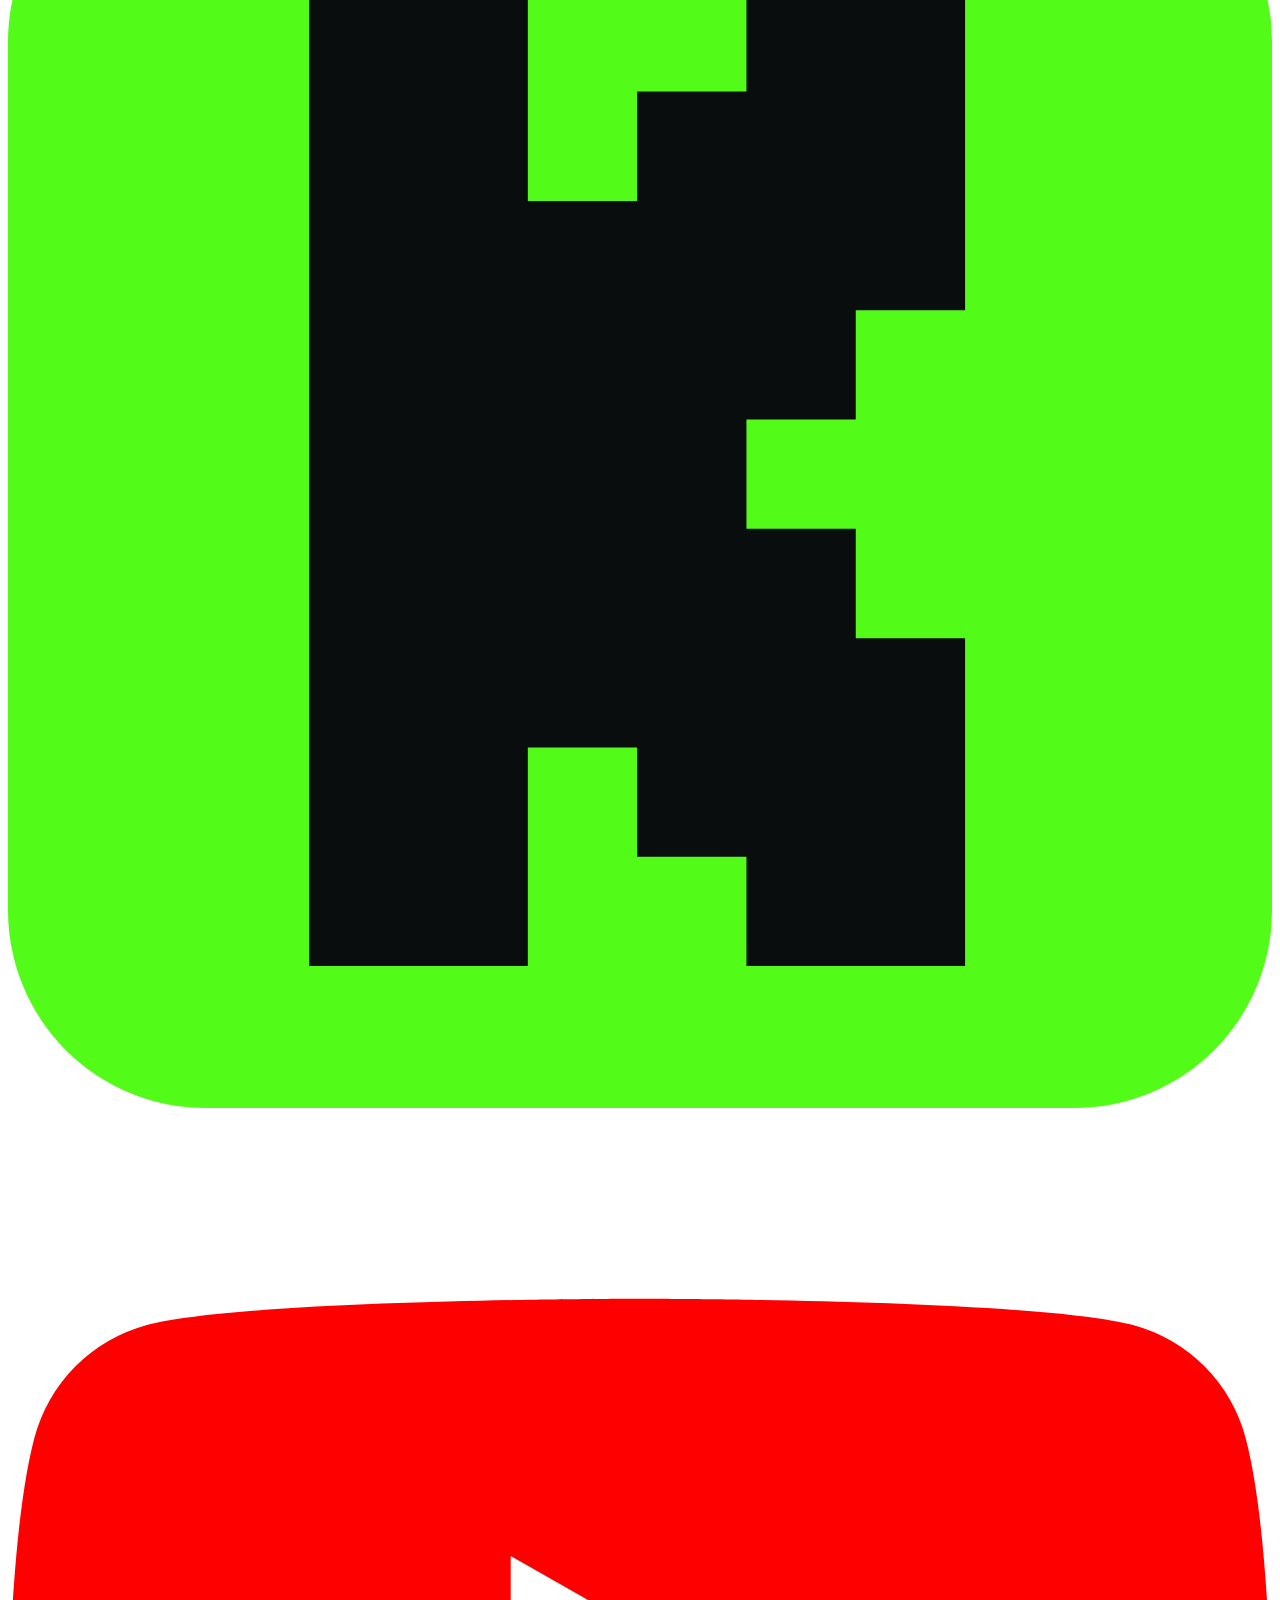
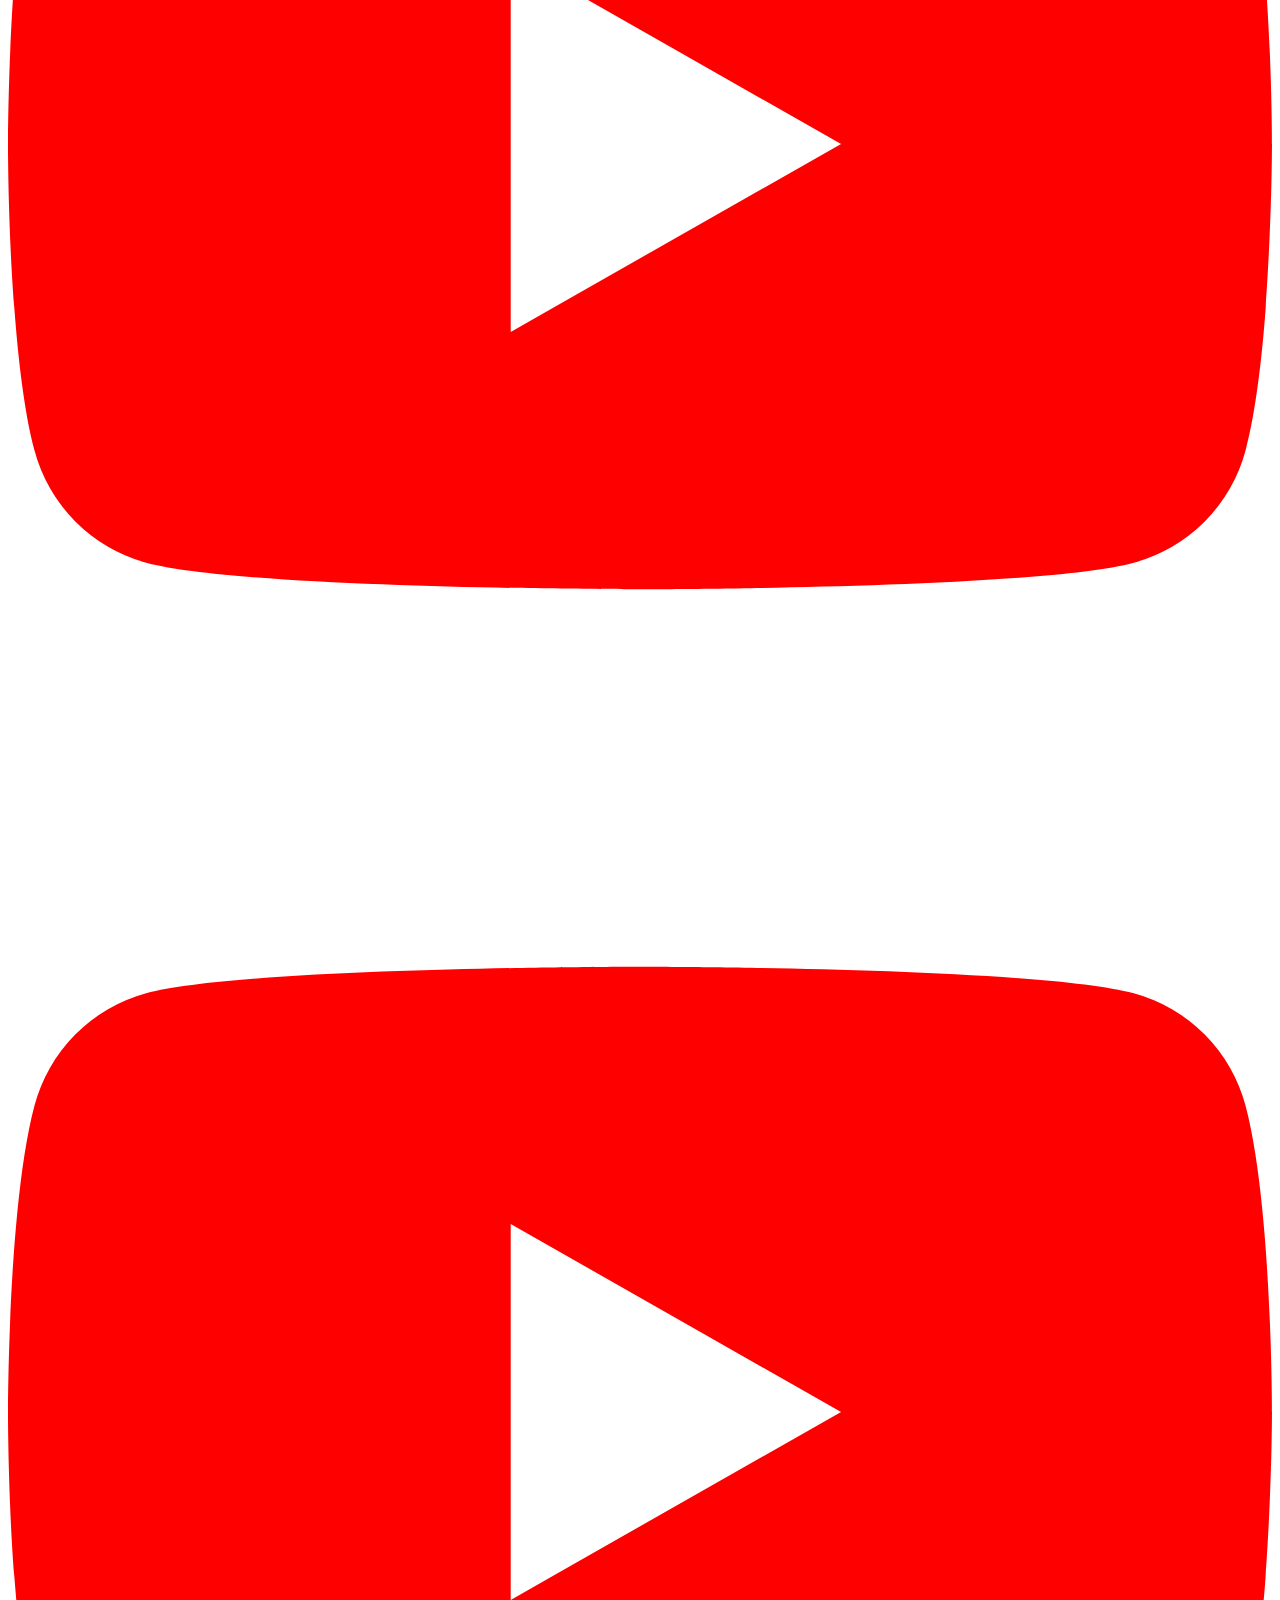
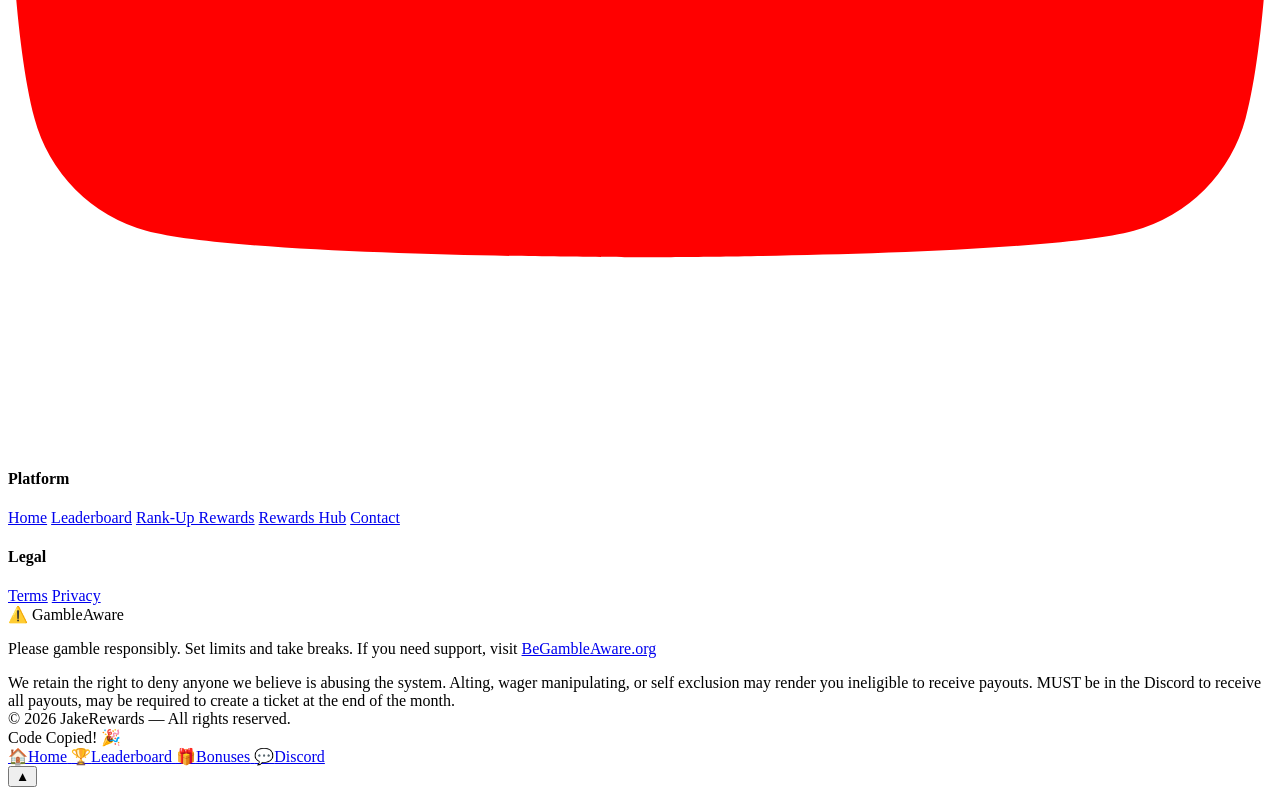
==== commit f1b22fd9: "Add files via upload" ====
--- a/index.html
+++ b/index.html
@@ -32,7 +32,7 @@
   <link href="https://fonts.googleapis.com/css2?family=Bebas+Neue&family=Syne:wght@400;600;700;800&family=DM+Sans:wght@300;400;500&display=swap" rel="stylesheet" media="print" onload="this.media='all'"/>
   <noscript><link href="https://fonts.googleapis.com/css2?family=Bebas+Neue&family=Syne:wght@400;600;700;800&family=DM+Sans:wght@300;400;500&display=swap" rel="stylesheet"/></noscript>
   <link rel="stylesheet" href="style.css"/>
-  <link rel="stylesheet" href="motion.css?v=8"/>
+  <link rel="stylesheet" href="motion.css?v=9"/>
 <style>
 @keyframes badgeFloat{0%,100%{transform:translateY(0)}50%{transform:translateY(-5px)}}
 @keyframes shimmerLine{0%{left:-100%}100%{left:100%}}
@@ -1211,6 +1211,6 @@
 })();
 </script>
 <script src="storm.js?v=9"></script>
-<script src="motion.js?v=7"></script>
+<script src="motion.js?v=9"></script>
 </body>
 </html>
--- a/motion.css
+++ b/motion.css
@@ -243,3 +243,9 @@
 .vt-cta span{transition:transform .25s}.vt-cta:hover span{transform:translateX(4px)}
 @media (max-width:700px){.vt-wrap{padding:0 1rem 2rem}.vt-wrap.vt-in-section{padding:1.5rem 0 0}.vt-soon{flex-direction:column;text-align:center;padding:1.4rem 1.2rem}.vt-cta{width:100%;justify-content:center}}
 @media (prefers-reduced-motion:reduce){.vt-sweep,.vt-ico em,.vt-ico i,.vt-tag i{animation:none}}
+
+/* paused while off-screen (set by motion.js) */
+.jm-pz,.jm-pz *,.jm-pz *::before,.jm-pz *::after,.jm-pz::before,.jm-pz::after{animation-play-state:paused!important}
+
+/* small phones: page titles like "$75,000 LEADERBOARD" were wider than the screen */
+@media (max-width:480px){.page-hero h1{font-size:clamp(1.8rem,9vw,2.5rem);letter-spacing:1.5px;overflow-wrap:anywhere}}
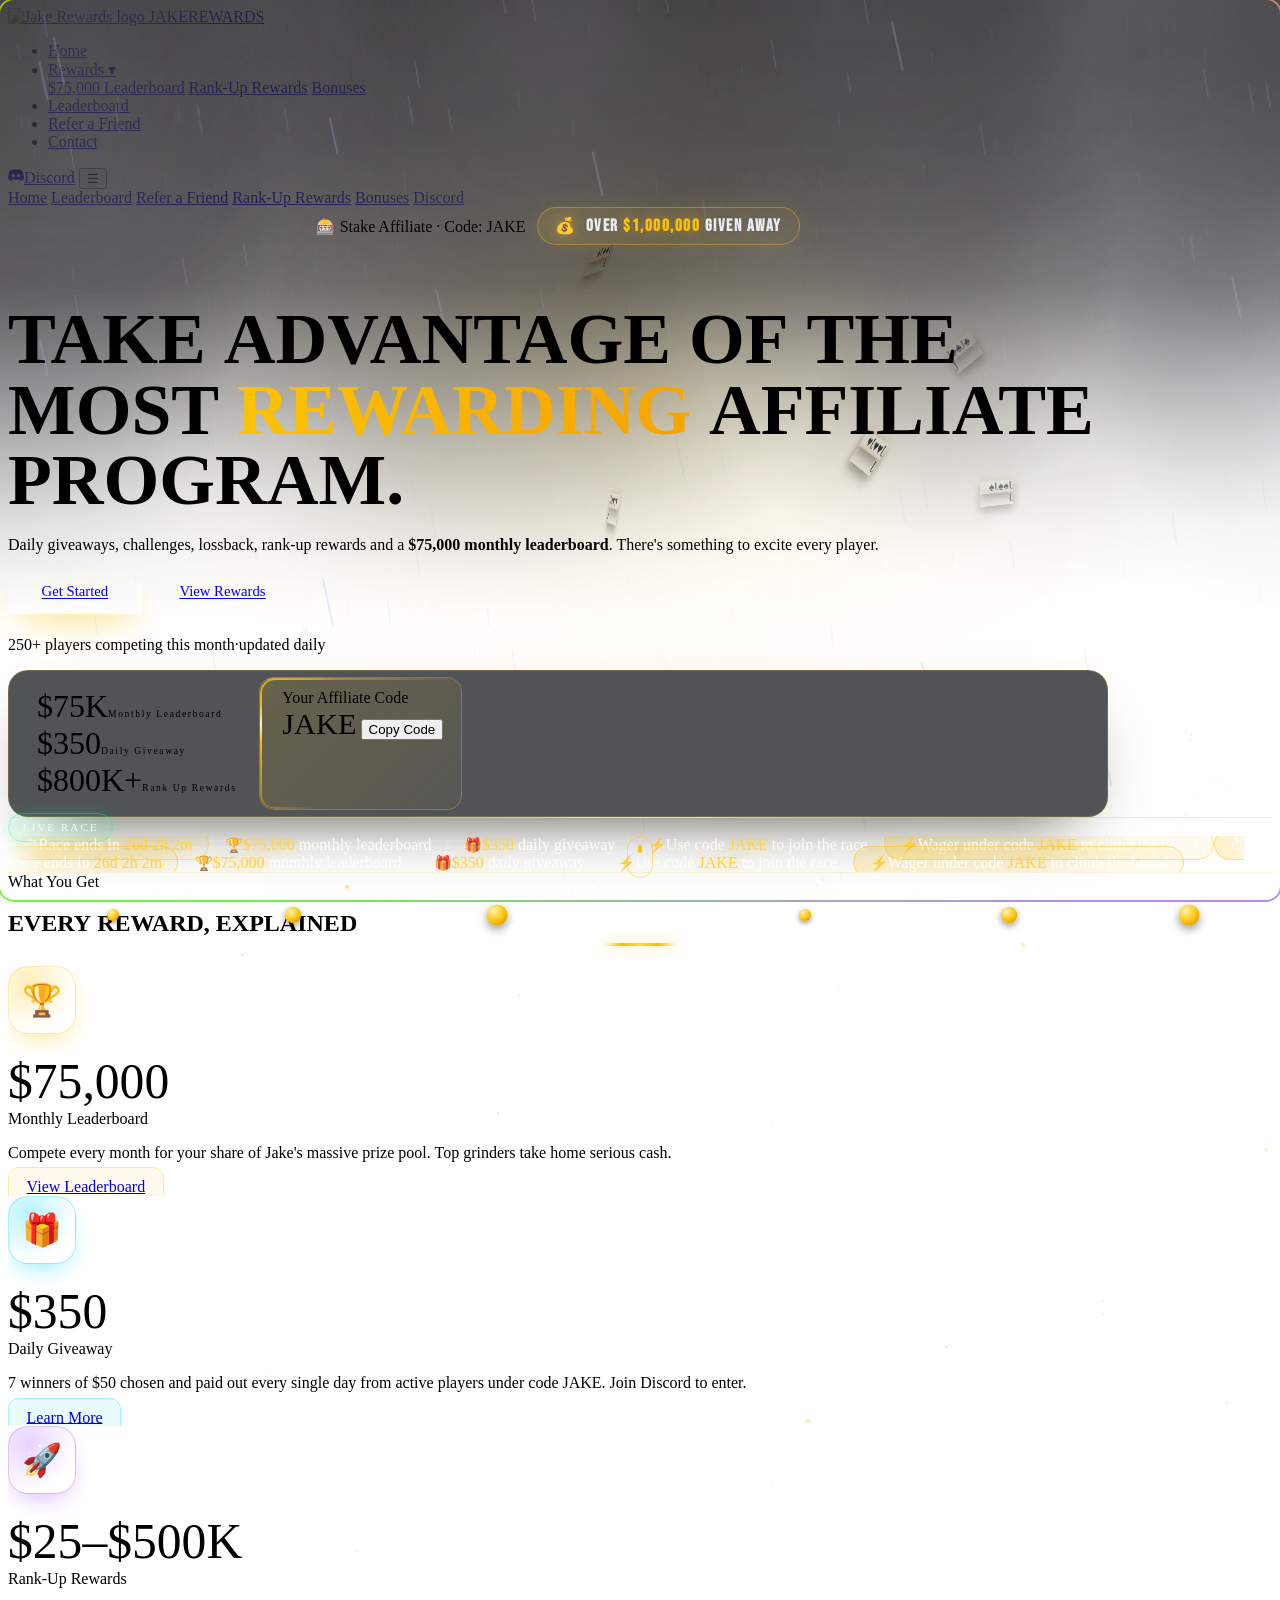
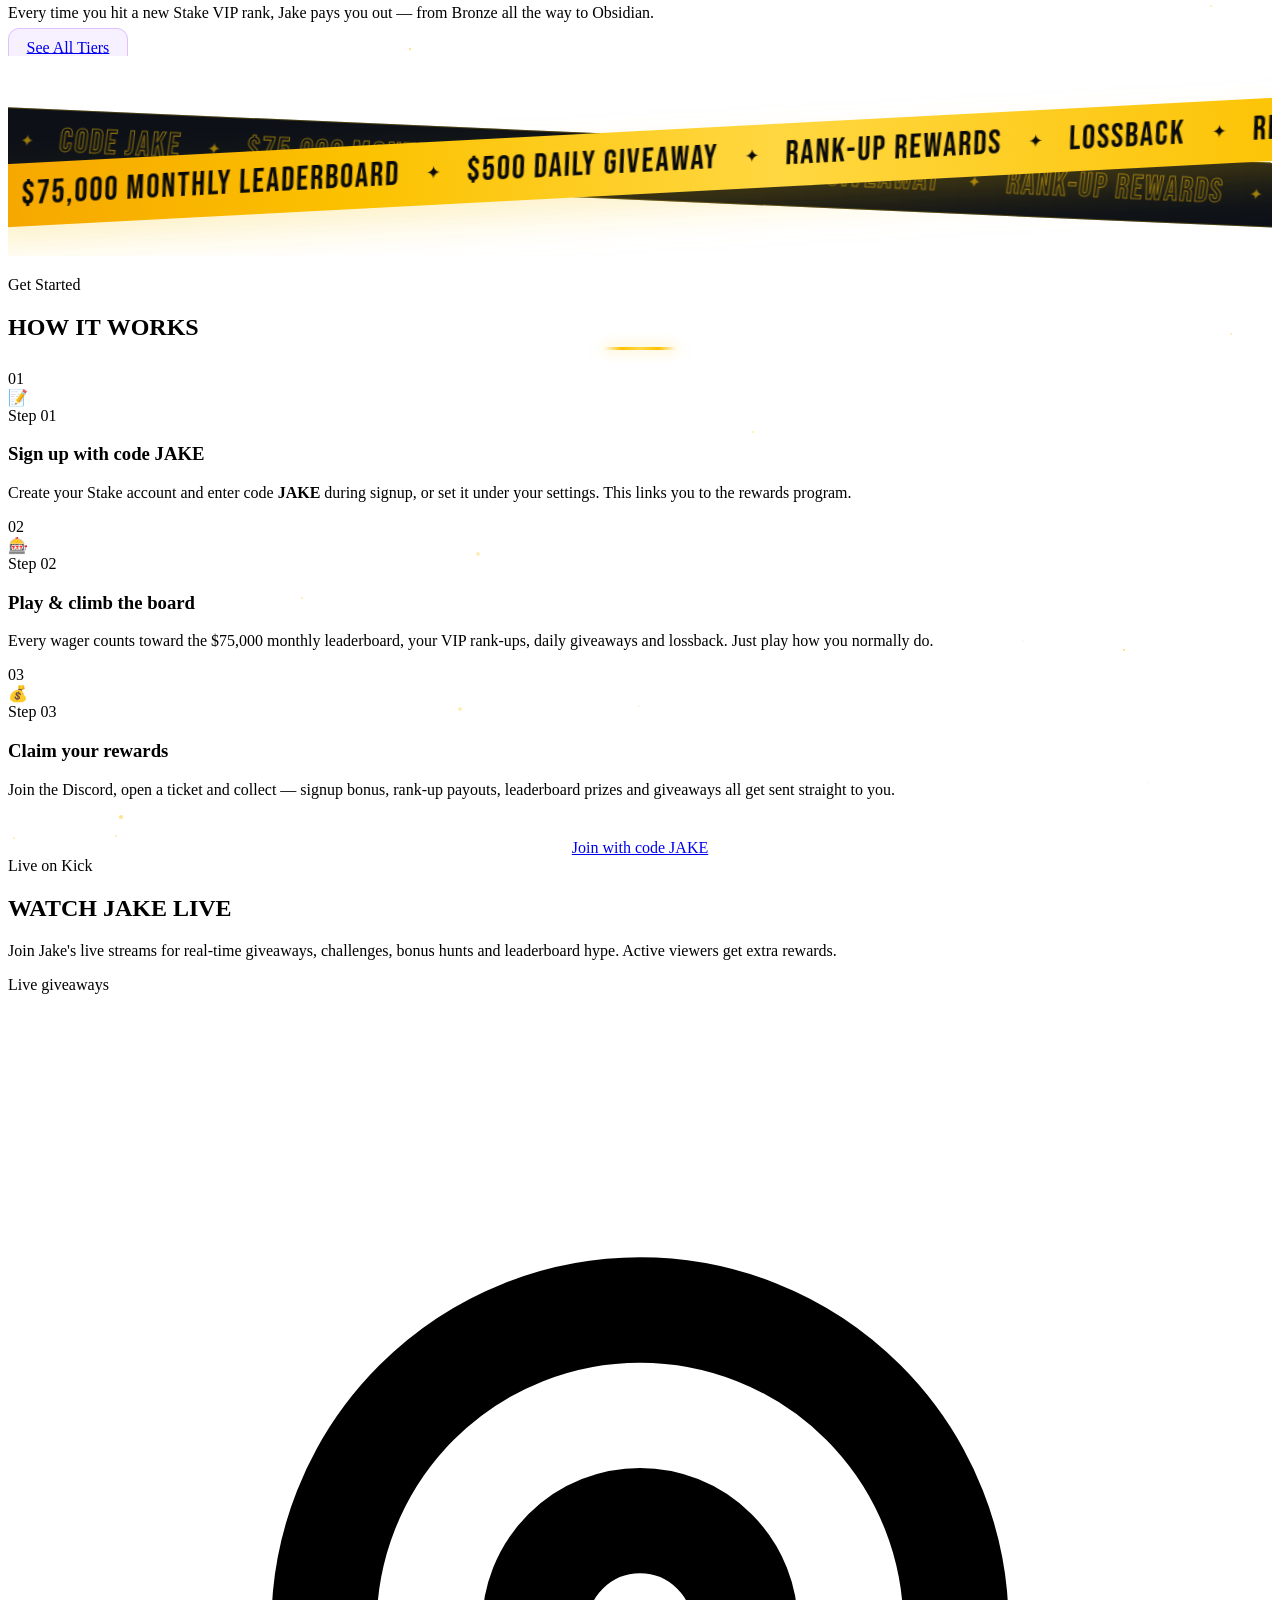
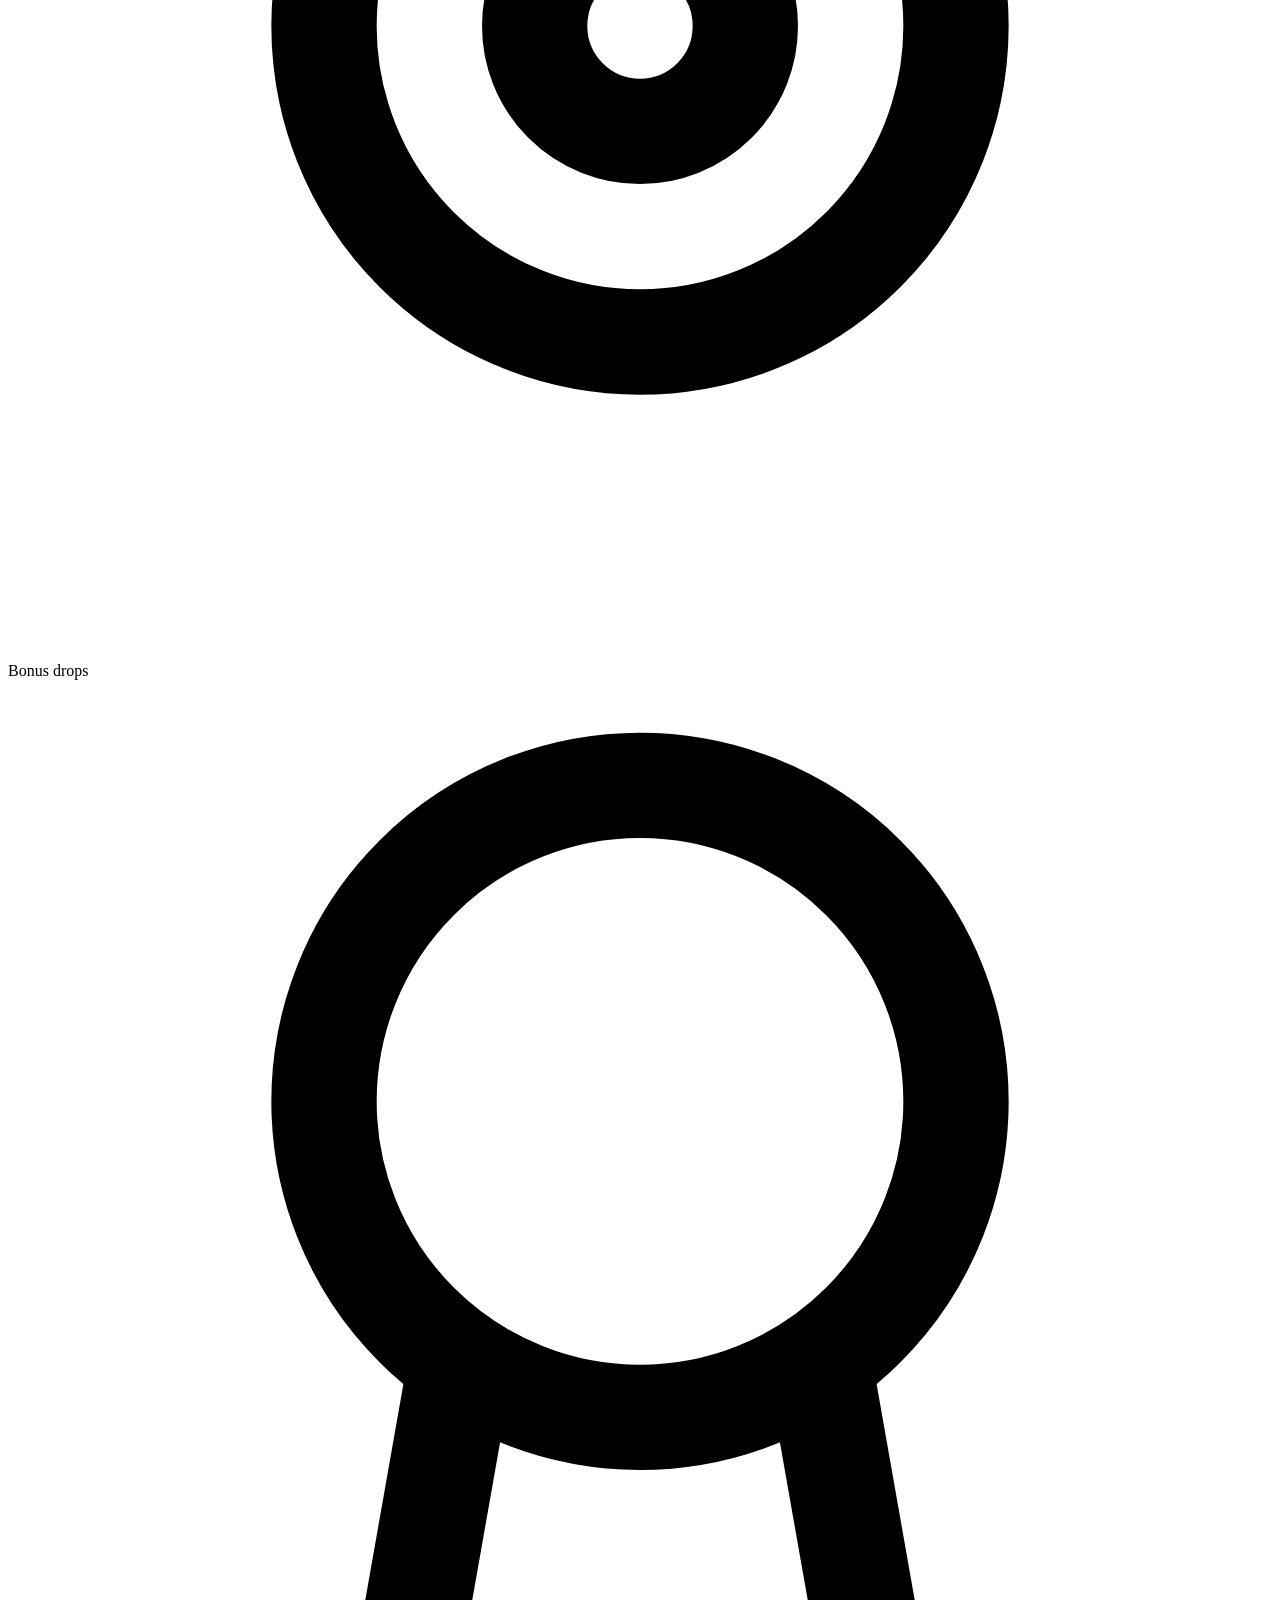
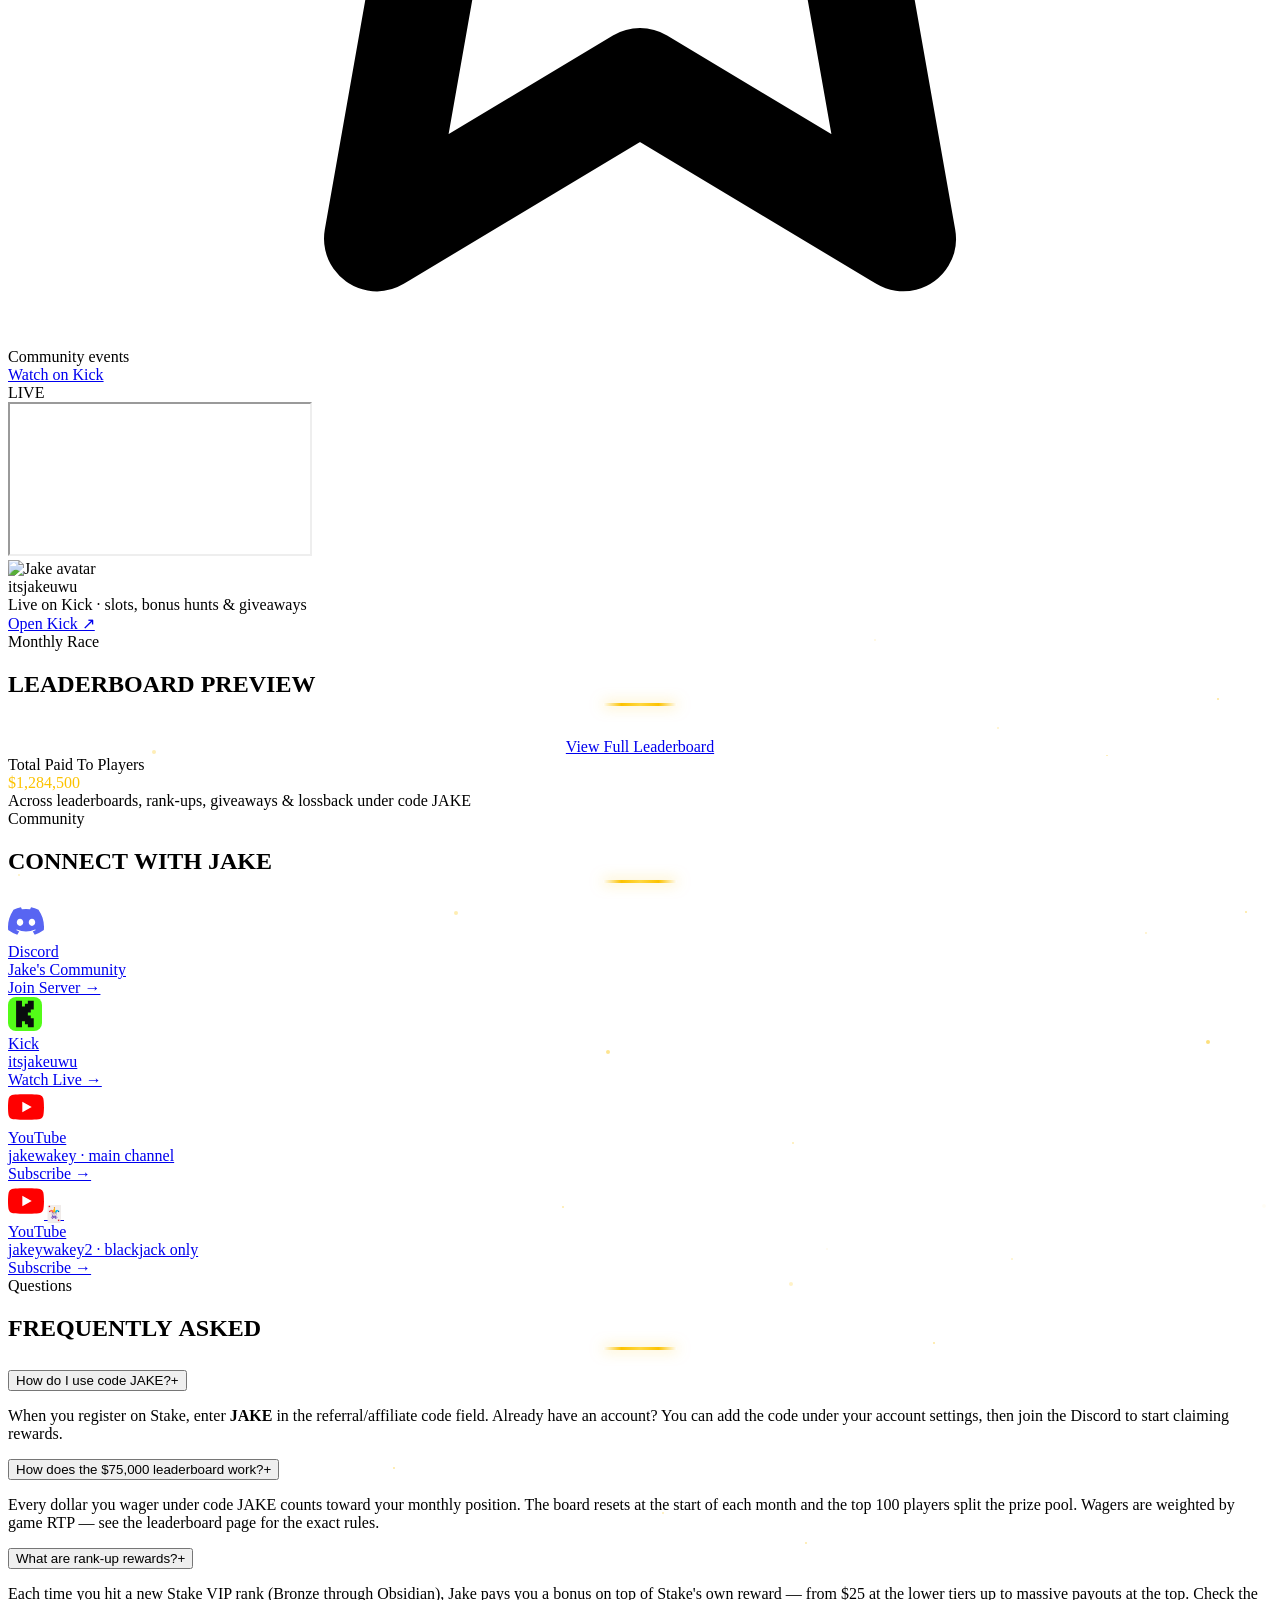
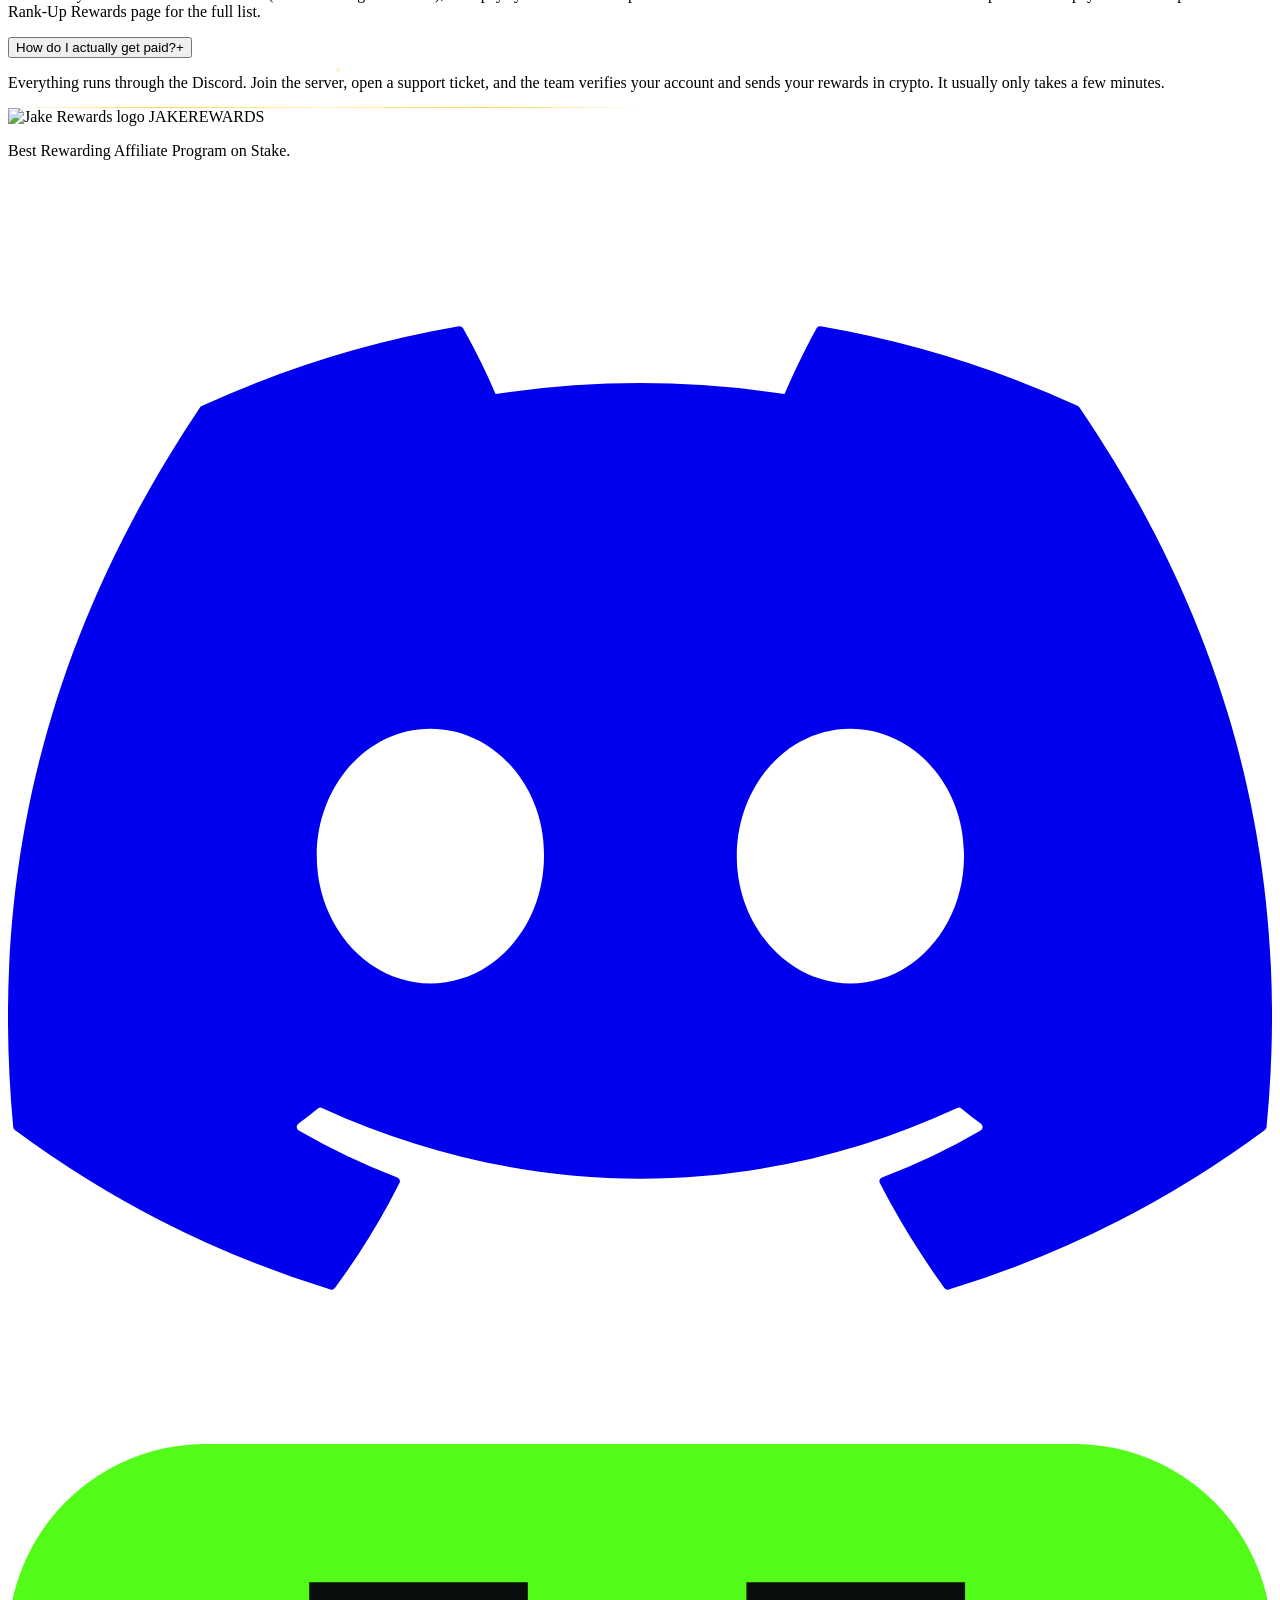
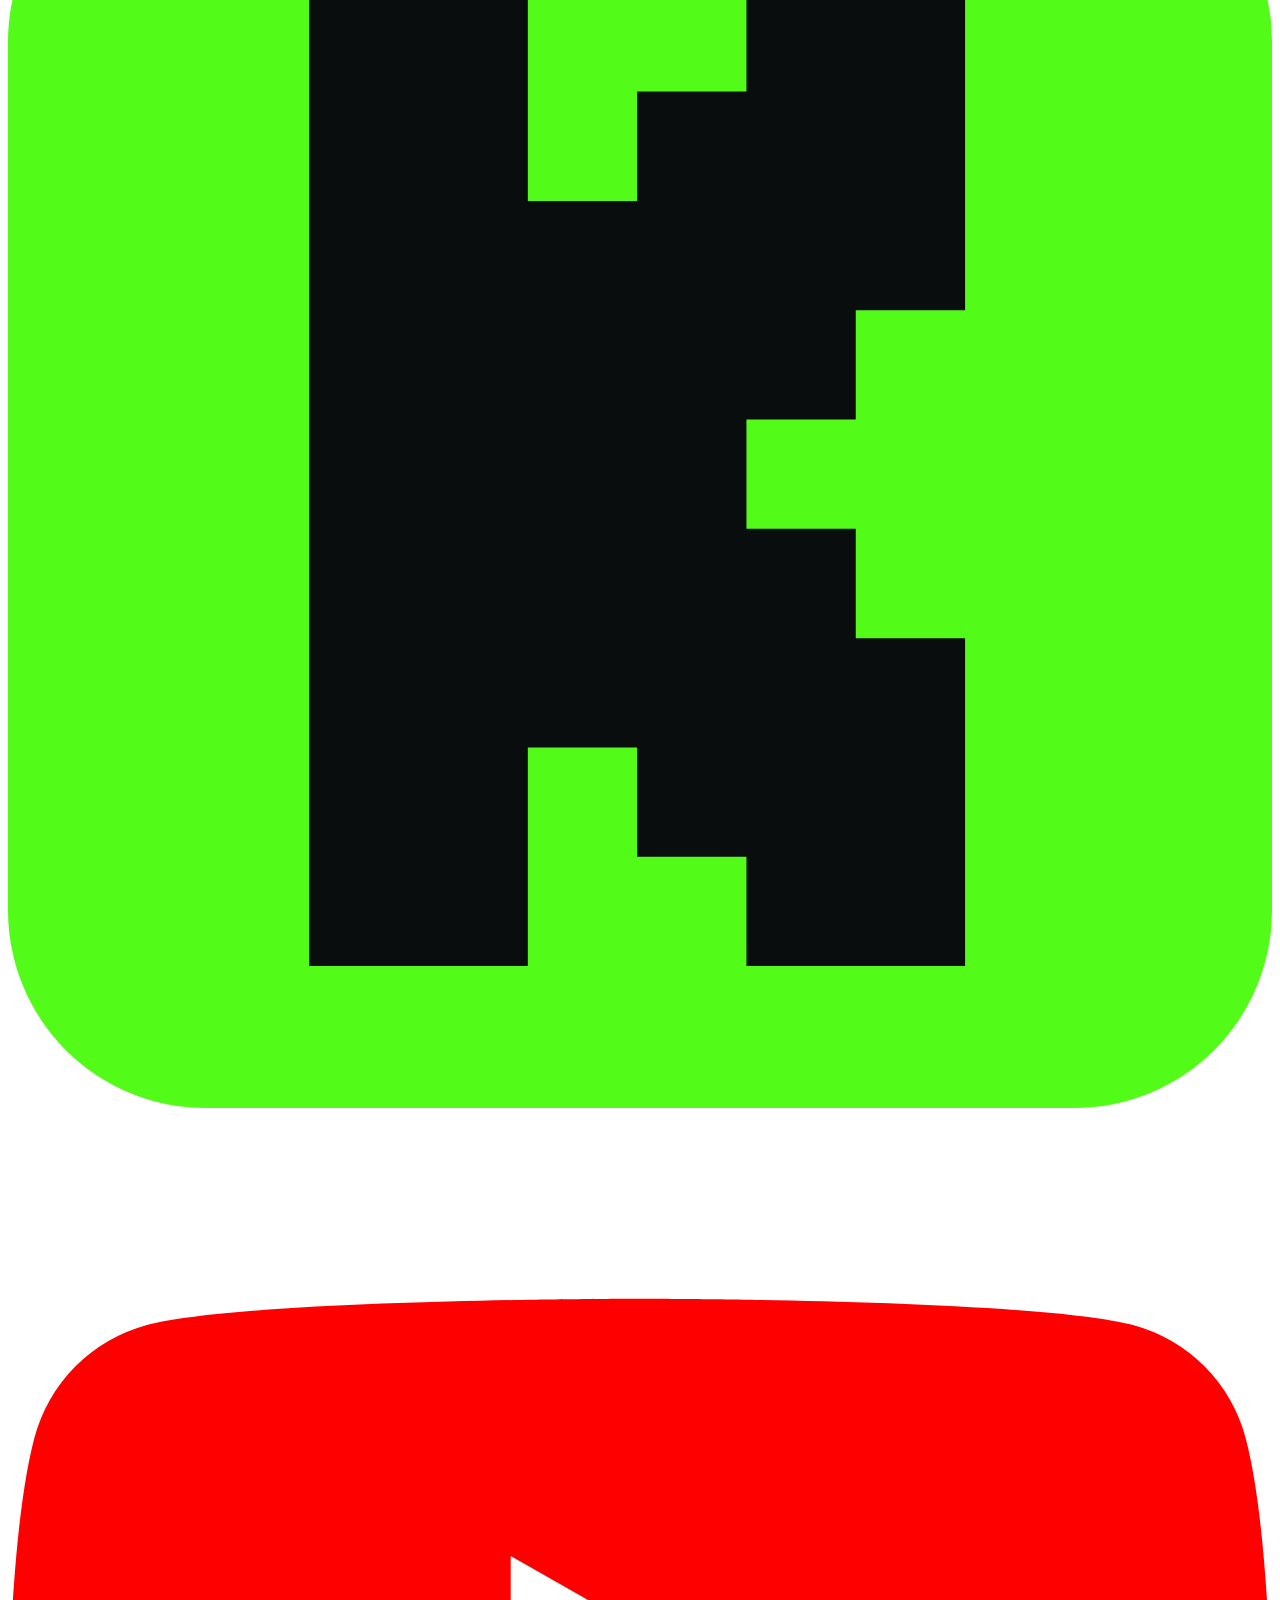
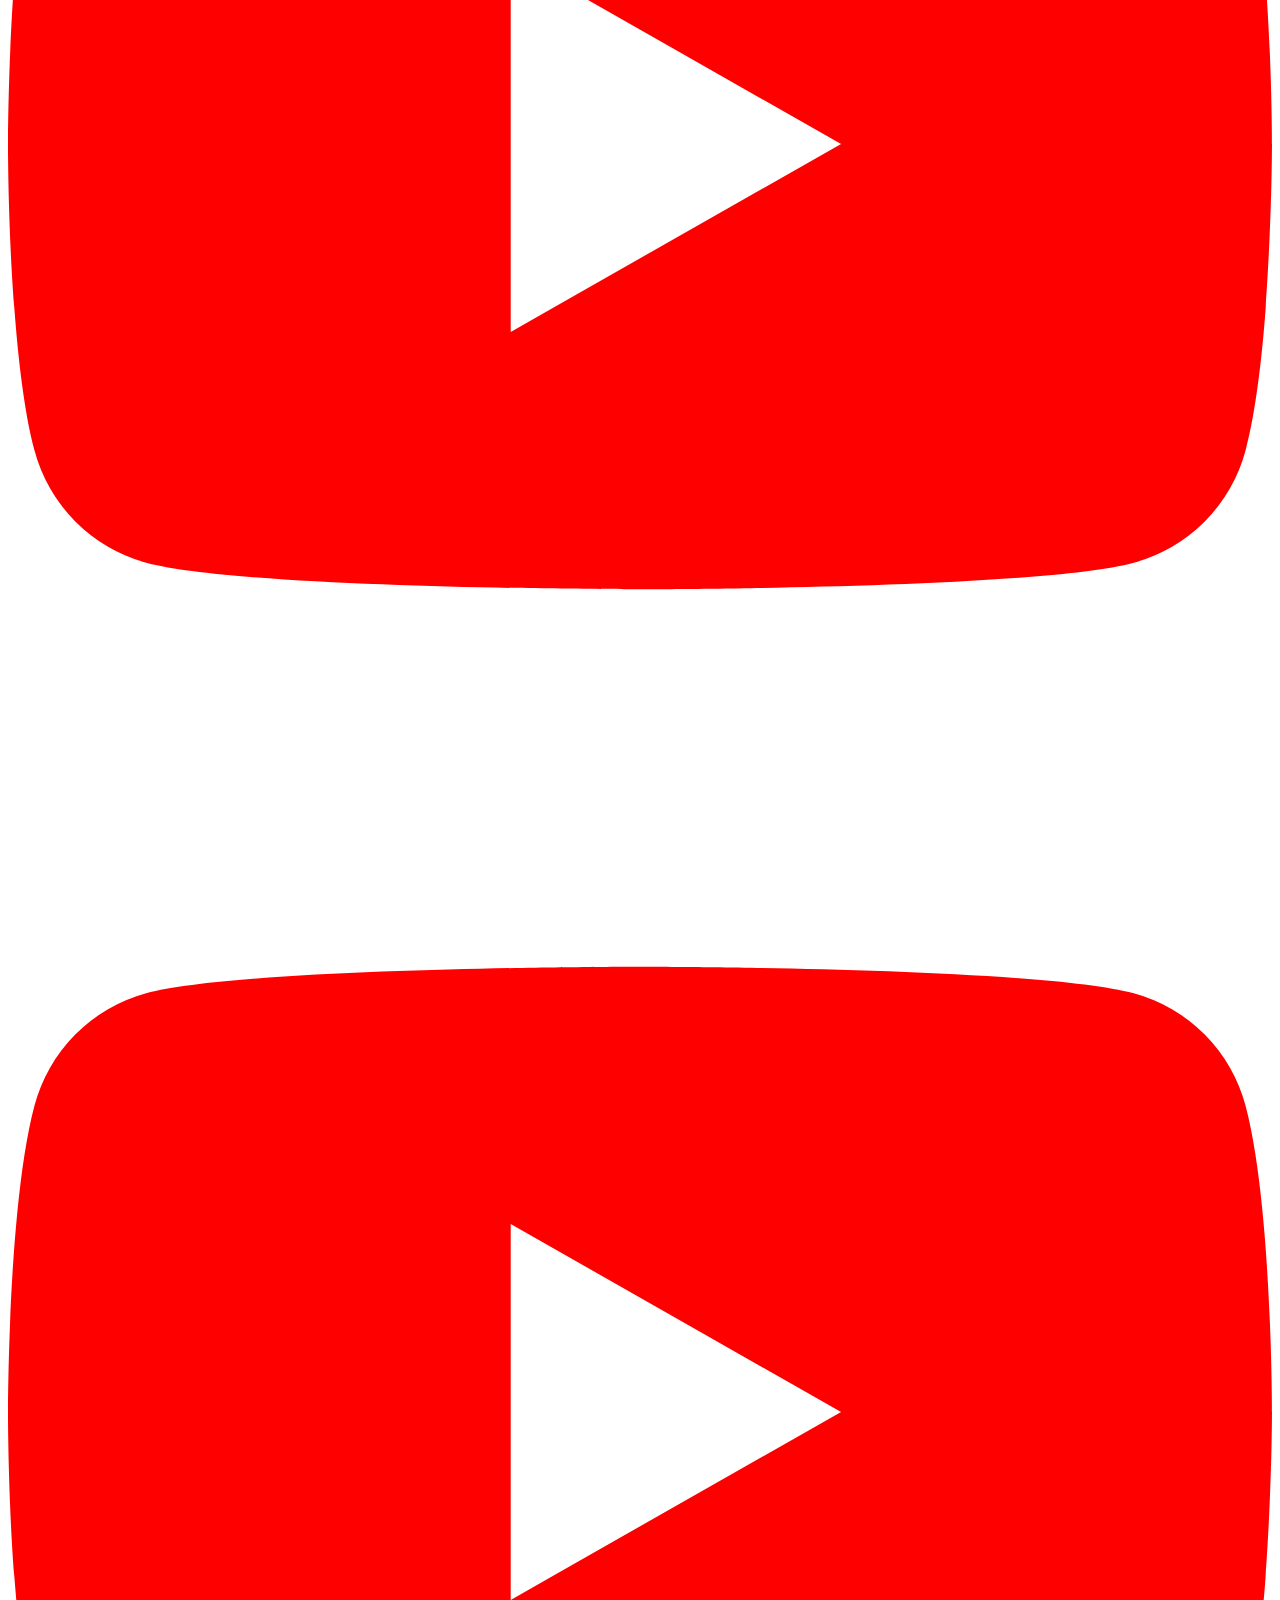
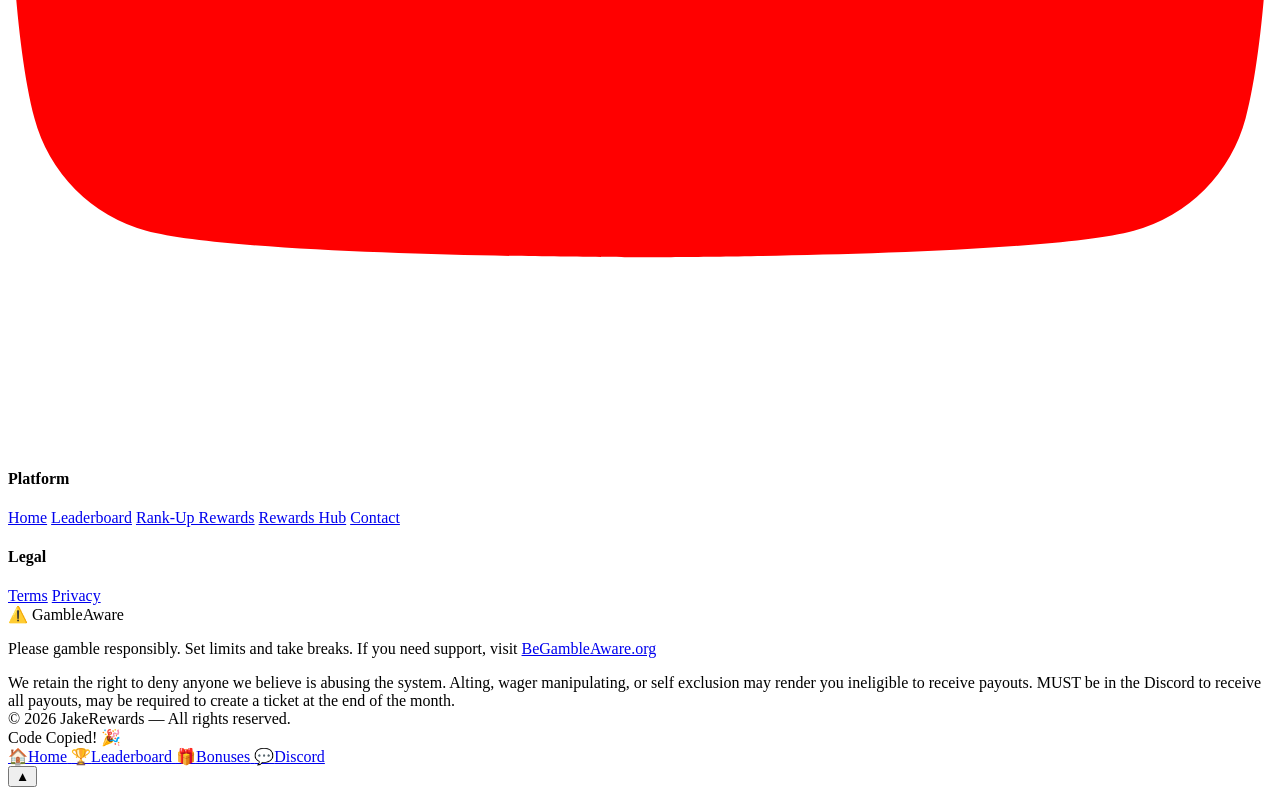
==== commit 466d9e35: "Add files via upload" ====
--- a/index.html
+++ b/index.html
@@ -14,25 +14,25 @@
   <link rel="apple-touch-icon" href="logo.png">
   <meta name="viewport" content="width=device-width, initial-scale=1.0"/>
   <title>JakeRewards — Most Rewarding Stake Affiliate 2026</title>
-  <meta name="description" content="Jake's affiliate program on Stake. $75,000 monthly leaderboard, daily $1,000 giveaway, rank-up rewards from Bronze to Obsidian. Use code JAKE."/>
+  <meta name="description" content="Jake's affiliate program on Stake. $75,000 monthly leaderboard, daily $350 giveaway, rank-up rewards from Bronze to Obsidian. Use code JAKE."/>
   <meta name="keywords" content="jake rewards, stake affiliate code jake, stake leaderboard, stake rank up rewards, stake giveaway, jakerewards"/>
   <meta property="og:title" content="JakeRewards — Most Rewarding Stake Affiliate 2026"/>
-  <meta property="og:description" content="$75,000 monthly leaderboard, daily $1,000 giveaway, rank-up rewards. Use code JAKE on Stake."/>
-  <meta property="og:image" content="https://sahil2603.github.io/Jake-Rewards-UpgradedV2/og-image.png?v=15"/>
+  <meta property="og:description" content="$75,000 monthly leaderboard, daily $350 giveaway, rank-up rewards. Use code JAKE on Stake."/>
+  <meta property="og:image" content="https://jakerewards.com/og-image.png?v=17"/>
   <meta property="og:image:width" content="1200"/>
   <meta property="og:image:height" content="630"/>
   <meta property="og:type" content="website"/>
   <meta property="og:url" content="https://jakerewards.com/"/>
   <meta name="twitter:card" content="summary_large_image"/>
   <meta name="twitter:title" content="JakeRewards — Most Rewarding Stake Affiliate 2026"/>
-  <meta name="twitter:description" content="$75,000 monthly leaderboard, daily $1,000 giveaway, rank-up rewards. Use code JAKE on Stake."/>
-  <meta name="twitter:image" content="https://sahil2603.github.io/Jake-Rewards-UpgradedV2/og-image.png?v=15"/>
+  <meta name="twitter:description" content="$75,000 monthly leaderboard, daily $350 giveaway, rank-up rewards. Use code JAKE on Stake."/>
+  <meta name="twitter:image" content="https://jakerewards.com/og-image.png?v=17"/>
   <link rel="preconnect" href="https://fonts.googleapis.com"/>
   <link rel="preconnect" href="https://fonts.gstatic.com" crossorigin/>
   <link href="https://fonts.googleapis.com/css2?family=Bebas+Neue&family=Syne:wght@400;600;700;800&family=DM+Sans:wght@300;400;500&display=swap" rel="stylesheet" media="print" onload="this.media='all'"/>
   <noscript><link href="https://fonts.googleapis.com/css2?family=Bebas+Neue&family=Syne:wght@400;600;700;800&family=DM+Sans:wght@300;400;500&display=swap" rel="stylesheet"/></noscript>
   <link rel="stylesheet" href="style.css"/>
-  <link rel="stylesheet" href="motion.css?v=9"/>
+  <link rel="stylesheet" href="motion.css?v=10"/>
 <style>
 @keyframes badgeFloat{0%,100%{transform:translateY(0)}50%{transform:translateY(-5px)}}
 @keyframes shimmerLine{0%{left:-100%}100%{left:100%}}
@@ -289,9 +289,9 @@
     <div class="hero-stats">
       <div class="stat"><span class="stat-num" data-target="75000" data-prefix="$" data-suffix="K" data-divide="1000">$75K</span><span class="stat-label">Monthly Leaderboard</span></div>
       <div class="stat-divider"></div>
-      <div class="stat"><span class="stat-num" data-target="1000" data-prefix="$" data-suffix="K" data-divide="1000">$1K</span><span class="stat-label">Daily Giveaway</span></div>
+      <div class="stat"><span class="stat-num" data-target="350" data-prefix="$">$350</span><span class="stat-label">Daily Giveaway</span></div>
       <div class="stat-divider"></div>
-      <div class="stat"><span class="stat-num" data-target="900000" data-prefix="$" data-suffix="K+" data-divide="1000">$900K+</span><span class="stat-label">Rank Up Rewards</span></div>
+      <div class="stat"><span class="stat-num" data-target="800000" data-prefix="$" data-suffix="K+" data-divide="1000">$800K+</span><span class="stat-label">Rank Up Rewards</span></div>
     </div>
     <!-- Live player count bar -->
     <div class="hero-live-bar" id="hero-live-bar" style="display:none;">
@@ -337,9 +337,9 @@
       <canvas class="card-rain" data-colors="#00d4ff,#fff,#e6b432" data-syms="🎁,$,💎,◎,Ξ"></canvas>
       <div style="position:relative;z-index:1;">
         <div class="reward-icon">🎁</div>
-        <div class="reward-amount">$1,000</div>
+        <div class="reward-amount">$350</div>
         <div class="reward-name">Daily Giveaway</div>
-        <p class="reward-desc">5 winners of $200 chosen and paid out every single day from active players under code JAKE. Join Discord to enter.</p>
+        <p class="reward-desc">7 winners of $50 chosen and paid out every single day from active players under code JAKE. Join Discord to enter.</p>
         <a href="bonuses.html" class="reward-link">Learn More</a>
       </div>
     </div>
@@ -347,7 +347,7 @@
       <canvas class="card-rain" data-colors="#b464ff,#e6b432,#00d4ff" data-syms="🚀,◆,💎,$,Ξ"></canvas>
       <div style="position:relative;z-index:1;">
         <div class="reward-icon">🚀</div>
-        <div class="reward-amount">$30–$500K</div>
+        <div class="reward-amount">$25–$500K</div>
         <div class="reward-name">Rank-Up Rewards</div>
         <p class="reward-desc">Every time you hit a new Stake VIP rank, Jake pays you out — from Bronze all the way to Obsidian.</p>
         <a href="rankrewards.html" class="reward-link">See All Tiers</a>
@@ -504,7 +504,7 @@
     </div>
     <div class="faq-item">
       <button class="faq-q">What are rank-up rewards?<span class="faq-chev">+</span></button>
-      <div class="faq-a"><p>Each time you hit a new Stake VIP rank (Bronze through Obsidian), Jake pays you a bonus on top of Stake's own reward — from $30 at the lower tiers up to massive payouts at the top. Check the Rank-Up Rewards page for the full list.</p></div>
+      <div class="faq-a"><p>Each time you hit a new Stake VIP rank (Bronze through Obsidian), Jake pays you a bonus on top of Stake's own reward — from $25 at the lower tiers up to massive payouts at the top. Check the Rank-Up Rewards page for the full list.</p></div>
     </div>
     <div class="faq-item">
       <button class="faq-q">How do I actually get paid?<span class="faq-chev">+</span></button>
@@ -667,6 +667,9 @@
       rows.push(row);
     }
     // Exact sheet columns: affiliate_name | campaign_code | user_name | wagered | rank | start_date_utc | end_date_utc
+    { const m=String((rows[0]||{})['start_date_utc']||'').match(/(\d{1,2})[-\/ ]([A-Za-z]{3})[A-Za-z]*[-\/ ](\d{2,4})/);
+      const mon=m?['jan','feb','mar','apr','may','jun','jul','aug','sep','oct','nov','dec'].indexOf(m[2].toLowerCase()):-1;
+      if(mon>-1){ const y=+m[3]<100?2000+(+m[3]):+m[3]; window._homeSheetStart=Date.UTC(y,mon,1); } }
     const live=rows.map((r,i)=>({
       user: r['user_name']||r['username']||r['user']||('Player '+(i+1)),
       wagered: parseFloat((r['wagered']||r['wager']||'0').replace(/[$,]/g,''))||0,
@@ -690,17 +693,18 @@
   const track=document.getElementById('wins-track');
   if(!track) return;
   const PRIZE=[20000,10000,5000,4000,3500,3000,2500,2250,2000,1650,1400,1300,1250,1125,1000];
-  function nextReset(){ // 10:00 AM New York time, last day of the month (same rule as leaderboard page)
-    function at(y,m){const last=new Date(Date.UTC(y,m+1,0)).getUTCDate();const g=Date.UTC(y,m,last,10,0,0);
-      const f=new Intl.DateTimeFormat('en-US',{timeZone:'America/New_York',hour12:false,year:'numeric',month:'2-digit',day:'2-digit',hour:'2-digit',minute:'2-digit',second:'2-digit'}).formatToParts(new Date(g));
-      const v=t=>parseInt(f.find(x=>x.type===t).value,10);const z=Date.UTC(v('year'),v('month')-1,v('day'),v('hour')%24,v('minute'),v('second'));return g-(z-g);}
-    const n=new Date();let e=at(n.getUTCFullYear(),n.getUTCMonth());if(Date.now()>=e)e=at(n.getUTCFullYear(),n.getUTCMonth()+1);return e;}
-  function left(){const d=Math.max(0,nextReset()-Date.now());return Math.floor(d/864e5)+'d '+Math.floor(d%864e5/36e5)+'h '+Math.floor(d%36e5/6e4)+'m';}
+  /* same rule as the leaderboard page: the race is the calendar month (UTC) the sheet's start_date_utc is in */
+  function raceEnd(){
+    const n=Date.now(), st=window._homeSheetStart;
+    if(st!=null){ const d=new Date(st), e=Date.UTC(d.getUTCFullYear(),d.getUTCMonth()+1,1); if(n<e+5*864e5) return e; }
+    const t=new Date(n); return Date.UTC(t.getUTCFullYear(),t.getUTCMonth()+1,1);
+  }
+  function raceTxt(){const d=raceEnd()-Date.now();if(d<=0)return 'Race finished · results coming soon';return 'Race ends in <span class="win-amt">'+Math.floor(d/864e5)+'d '+Math.floor(d%864e5/36e5)+'h '+Math.floor(d%36e5/6e4)+'m</span>';}
   const money=n=>'$'+Math.round(n).toLocaleString();
   const pill=(inner,cls)=>'<a class="win-pill '+(cls||'')+'" href="leaderboard.html">'+inner+'</a>';
   function build(data){
     const out=[];
-    out.push(pill('<span class="race-ico">⏱</span>Race ends in <span class="win-amt jm-race-left">'+left()+'</span>','race-hl'));
+    out.push(pill('<span class="race-ico">⏱</span><span class="jm-race-left">'+raceTxt()+'</span>','race-hl'));
     if(data&&data.length){
       const total=data.reduce((a,r)=>a+r.wagered,0);
       out.push(pill('<span class="race-ico">🔥</span><span class="win-amt">'+money(total)+'</span> wagered this month'));
@@ -714,7 +718,7 @@
       });
     }else{
       out.push(pill('<span class="race-ico">🏆</span><span class="win-amt">$75,000</span> monthly leaderboard'));
-      out.push(pill('<span class="race-ico">🎁</span><span class="win-amt">$1,000</span> daily giveaway'));
+      out.push(pill('<span class="race-ico">🎁</span><span class="win-amt">$350</span> daily giveaway'));
       out.push(pill('<span class="race-ico">⚡</span>Use code <span class="win-amt">JAKE</span> to join the race'));
     }
     out.push(pill('<span class="race-ico">⚡</span>Wager under code <span class="win-amt">JAKE</span> to climb the board','race-hl'));
@@ -724,7 +728,7 @@
   }
   window.jmRace=build;
   build(window._homeLiveData||null);
-  setInterval(()=>{if(document.hidden)return;const t=left();track.querySelectorAll('.jm-race-left').forEach(e=>e.textContent=t);},30000);
+  setInterval(()=>{if(document.hidden)return;const t=raceTxt();track.querySelectorAll('.jm-race-left').forEach(e=>e.innerHTML=t);},30000);
 })();
 // Total paid counter — wait for deferred data, then set up observer
 function initPaidCounter(){
--- a/motion.css
+++ b/motion.css
@@ -114,9 +114,10 @@
   -webkit-mask:linear-gradient(#000 0 0) content-box,linear-gradient(#000 0 0);-webkit-mask-composite:xor;mask:linear-gradient(#000 0 0) content-box exclude,linear-gradient(#000 0 0);
   opacity:0;transition:opacity .5s}
 @media (hover:hover){ *:hover>.jm-beam{opacity:1;animation:jmBeam 2.4s linear infinite} }
-.jm-beam.jm-once{animation:jmBeamOnce 1.8s var(--jm-ease) .2s both}
+/* one steady lap on reveal (phones): linear so it doesn't whip round fast then crawl */
+.jm-beam.jm-once{animation:jmBeamOnce 2.6s linear .45s both}
 @keyframes jmBeam{to{--jm-a:360deg}}
-@keyframes jmBeamOnce{0%{opacity:0;--jm-a:0deg}15%{opacity:1}80%{opacity:1}100%{opacity:0;--jm-a:360deg}}
+@keyframes jmBeamOnce{0%{opacity:0;--jm-a:0deg}12%{opacity:1}85%{opacity:1}100%{opacity:0;--jm-a:360deg}}
 .rc-cyan,.bonus-card.giveaway,.tier-card.diamond,.tier-card.t-plat{--jm-bc:0,212,255}
 .rc-purple,.tier-card.obsidian,.refer-hero-card.purple{--jm-bc:176,107,255}
 .bonus-card.deposit-match{--jm-bc:0,220,110}
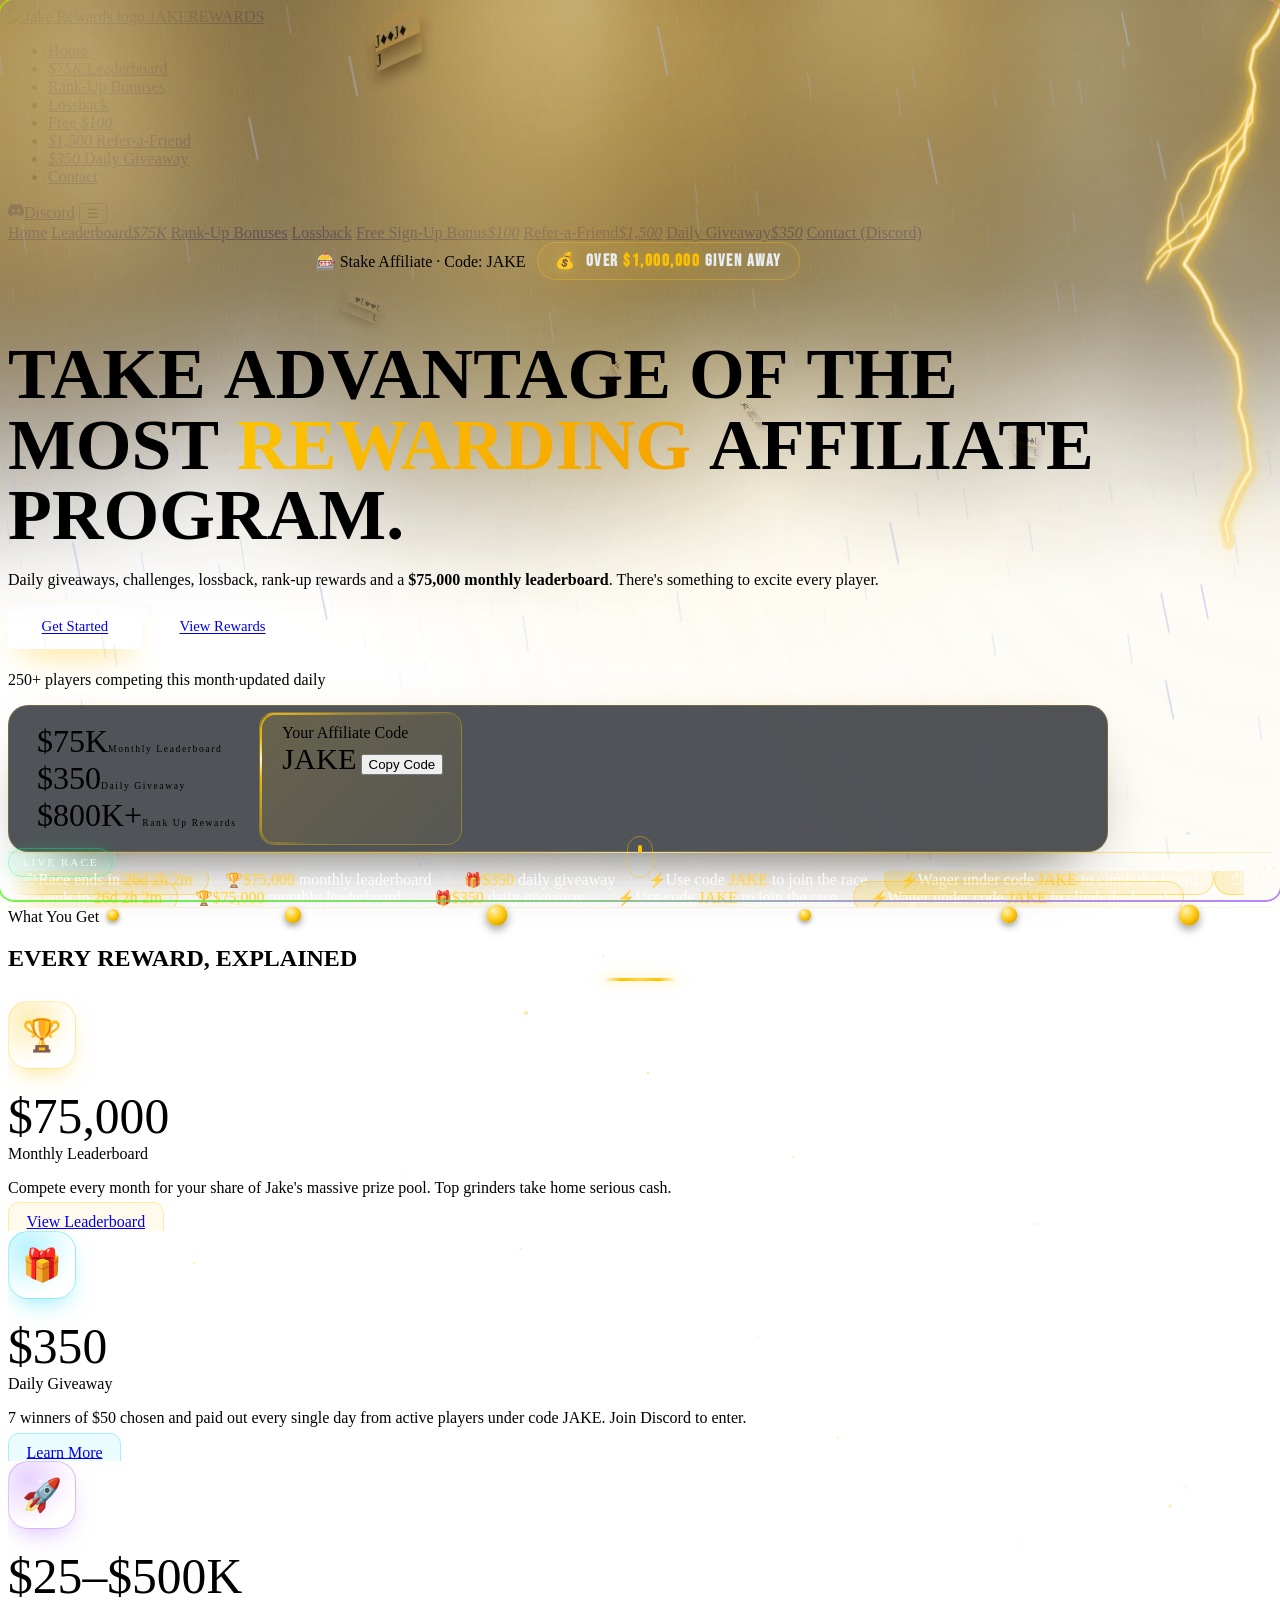
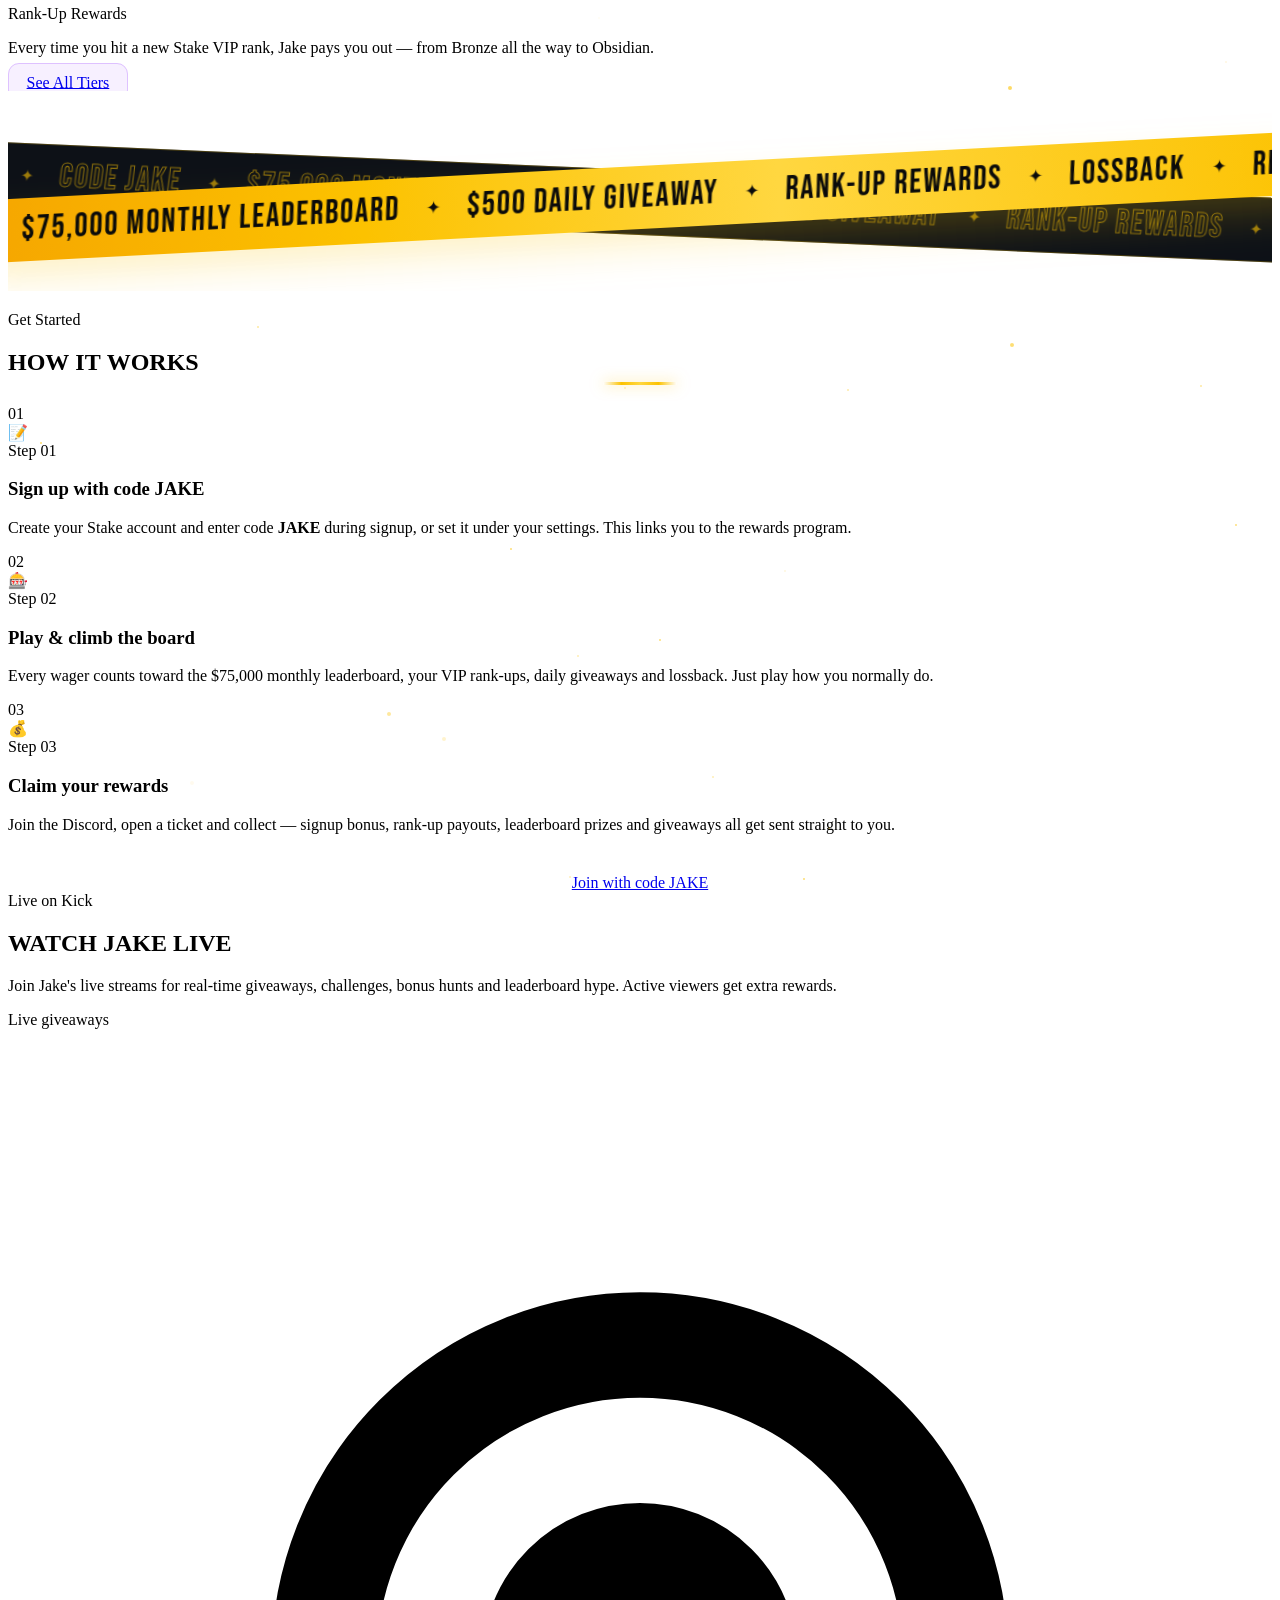
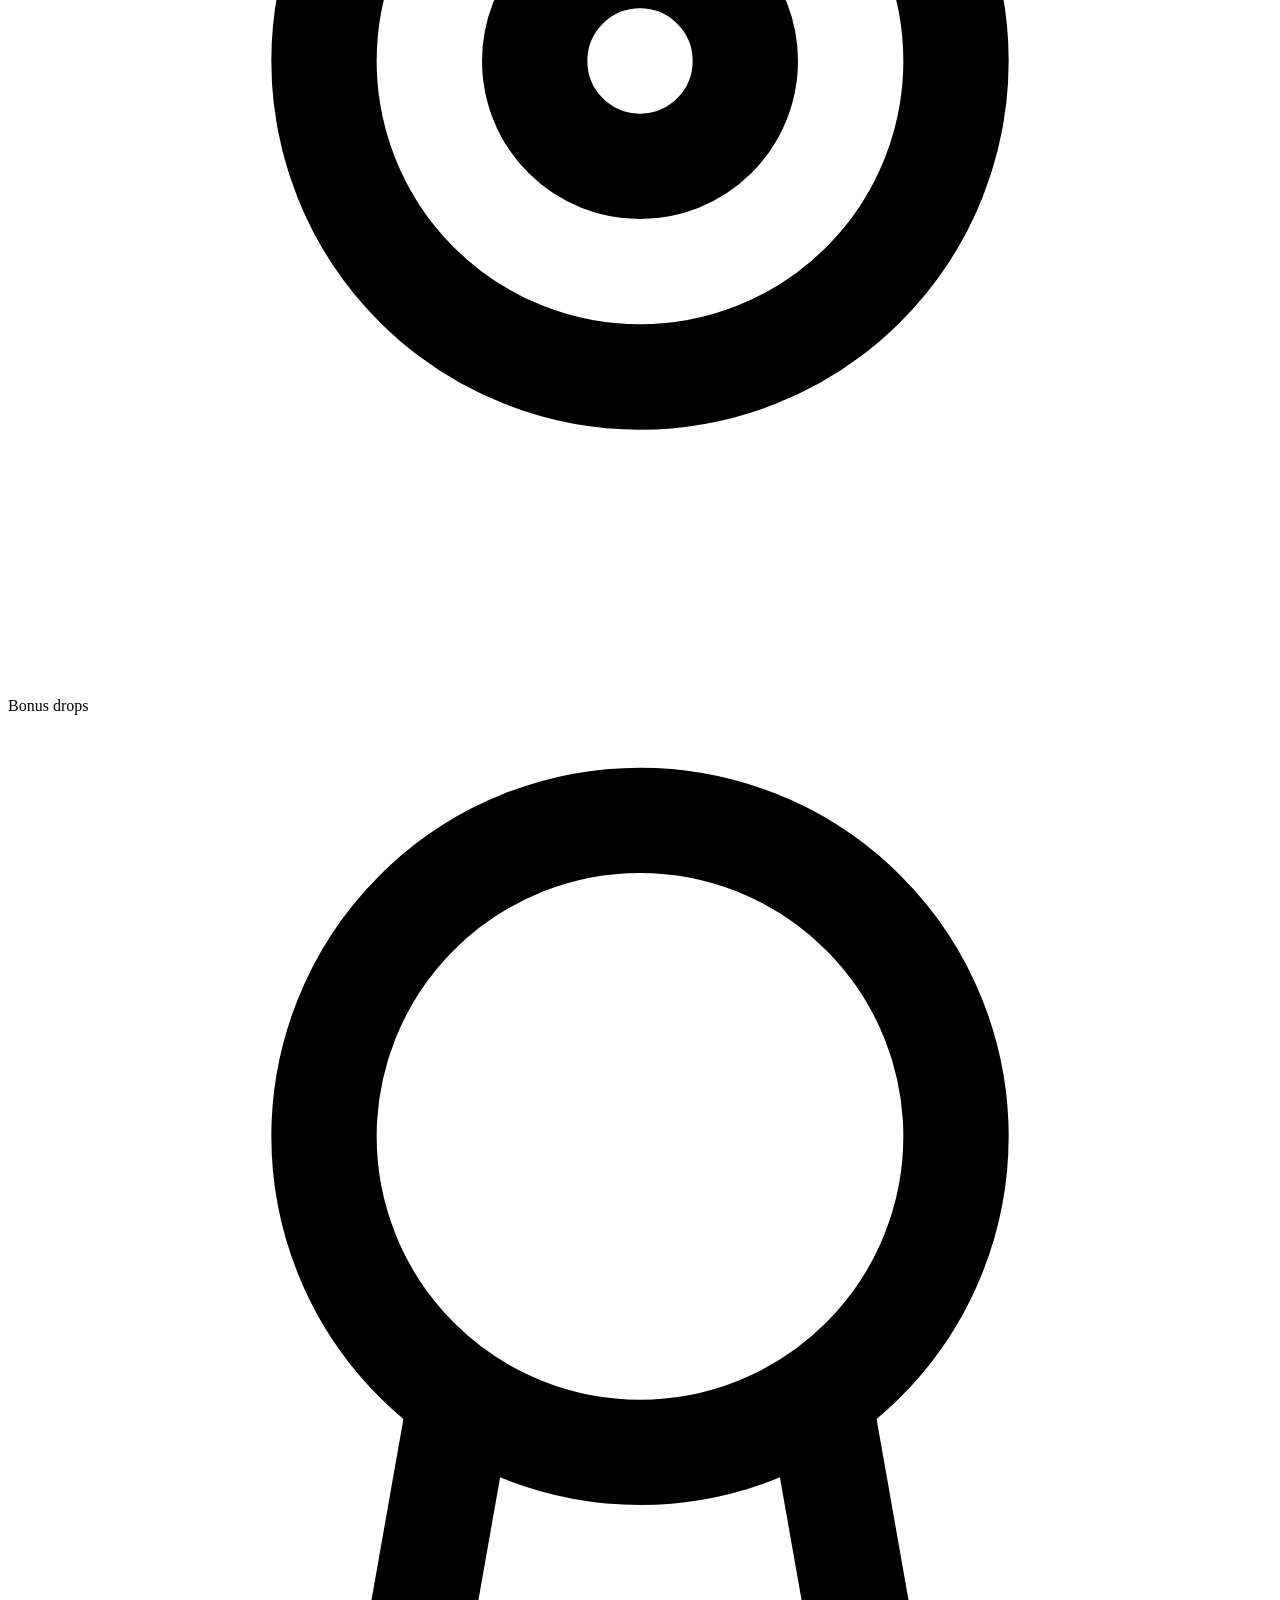
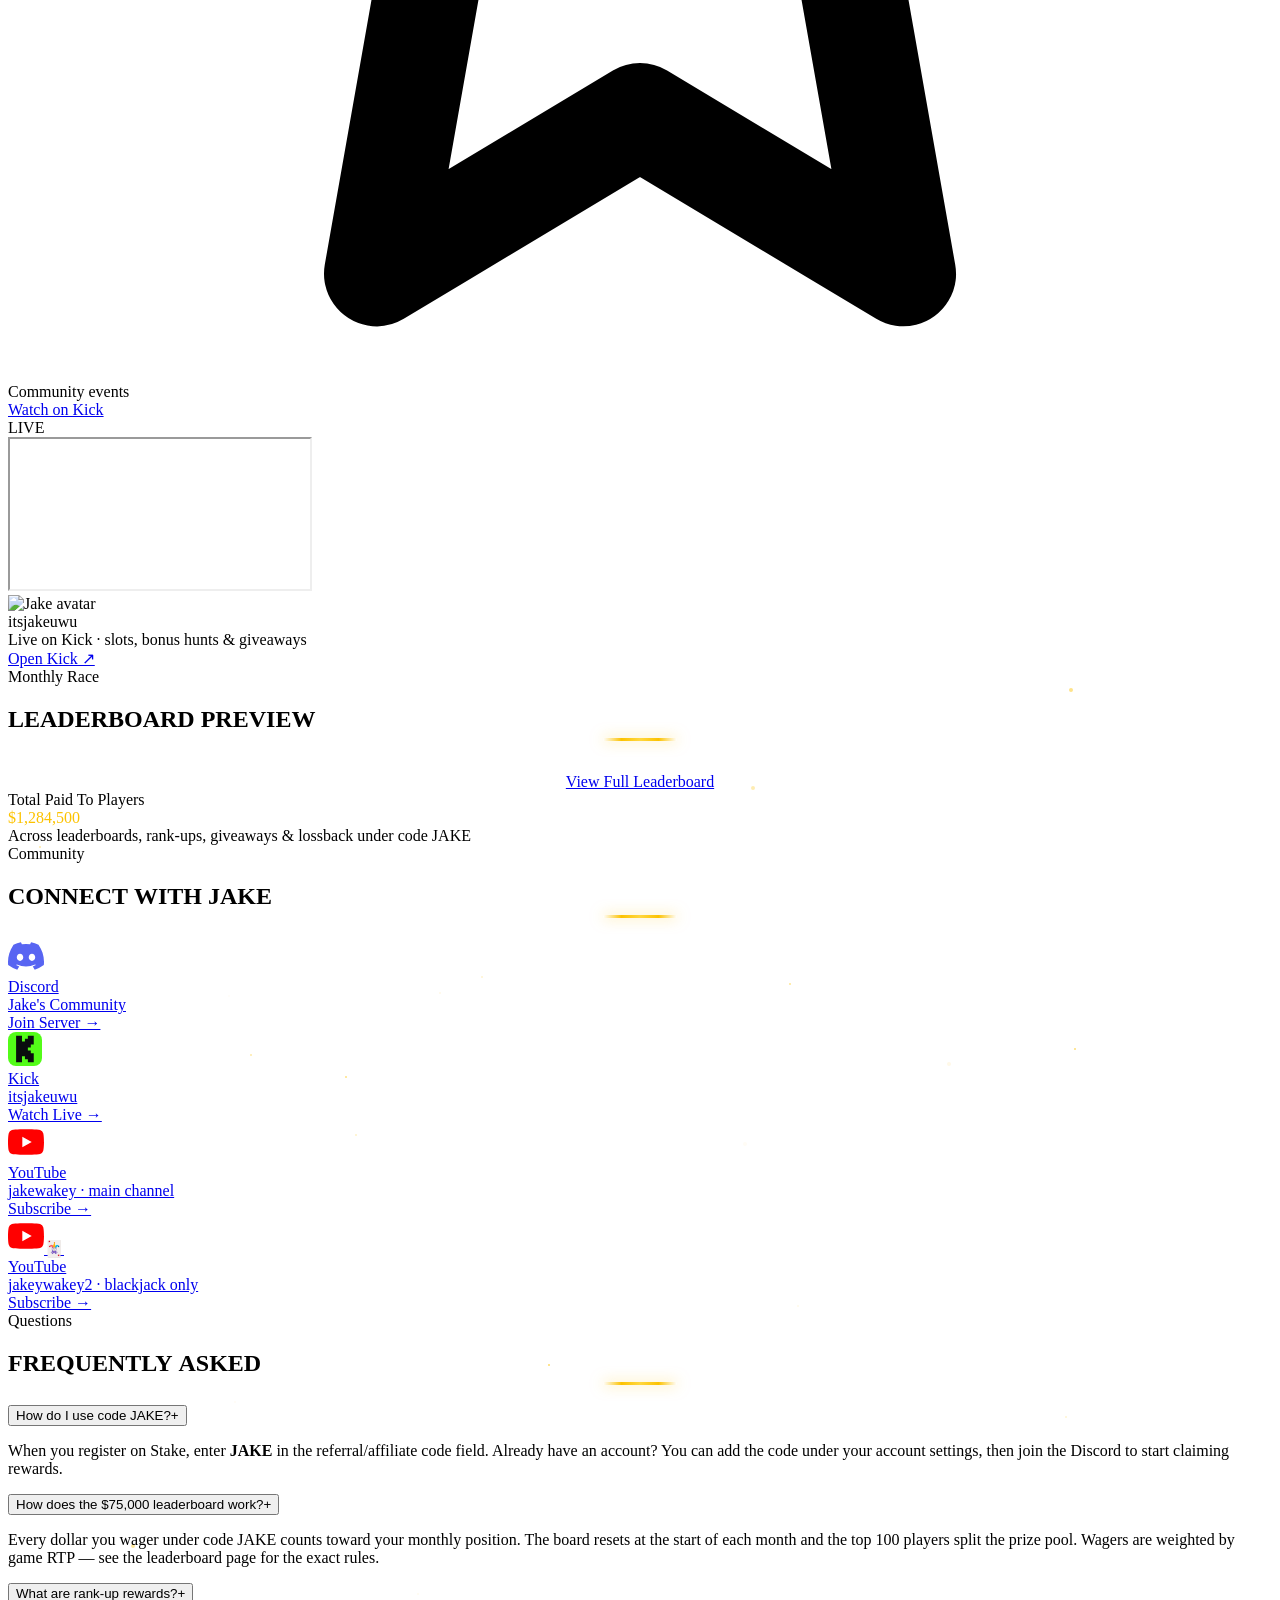
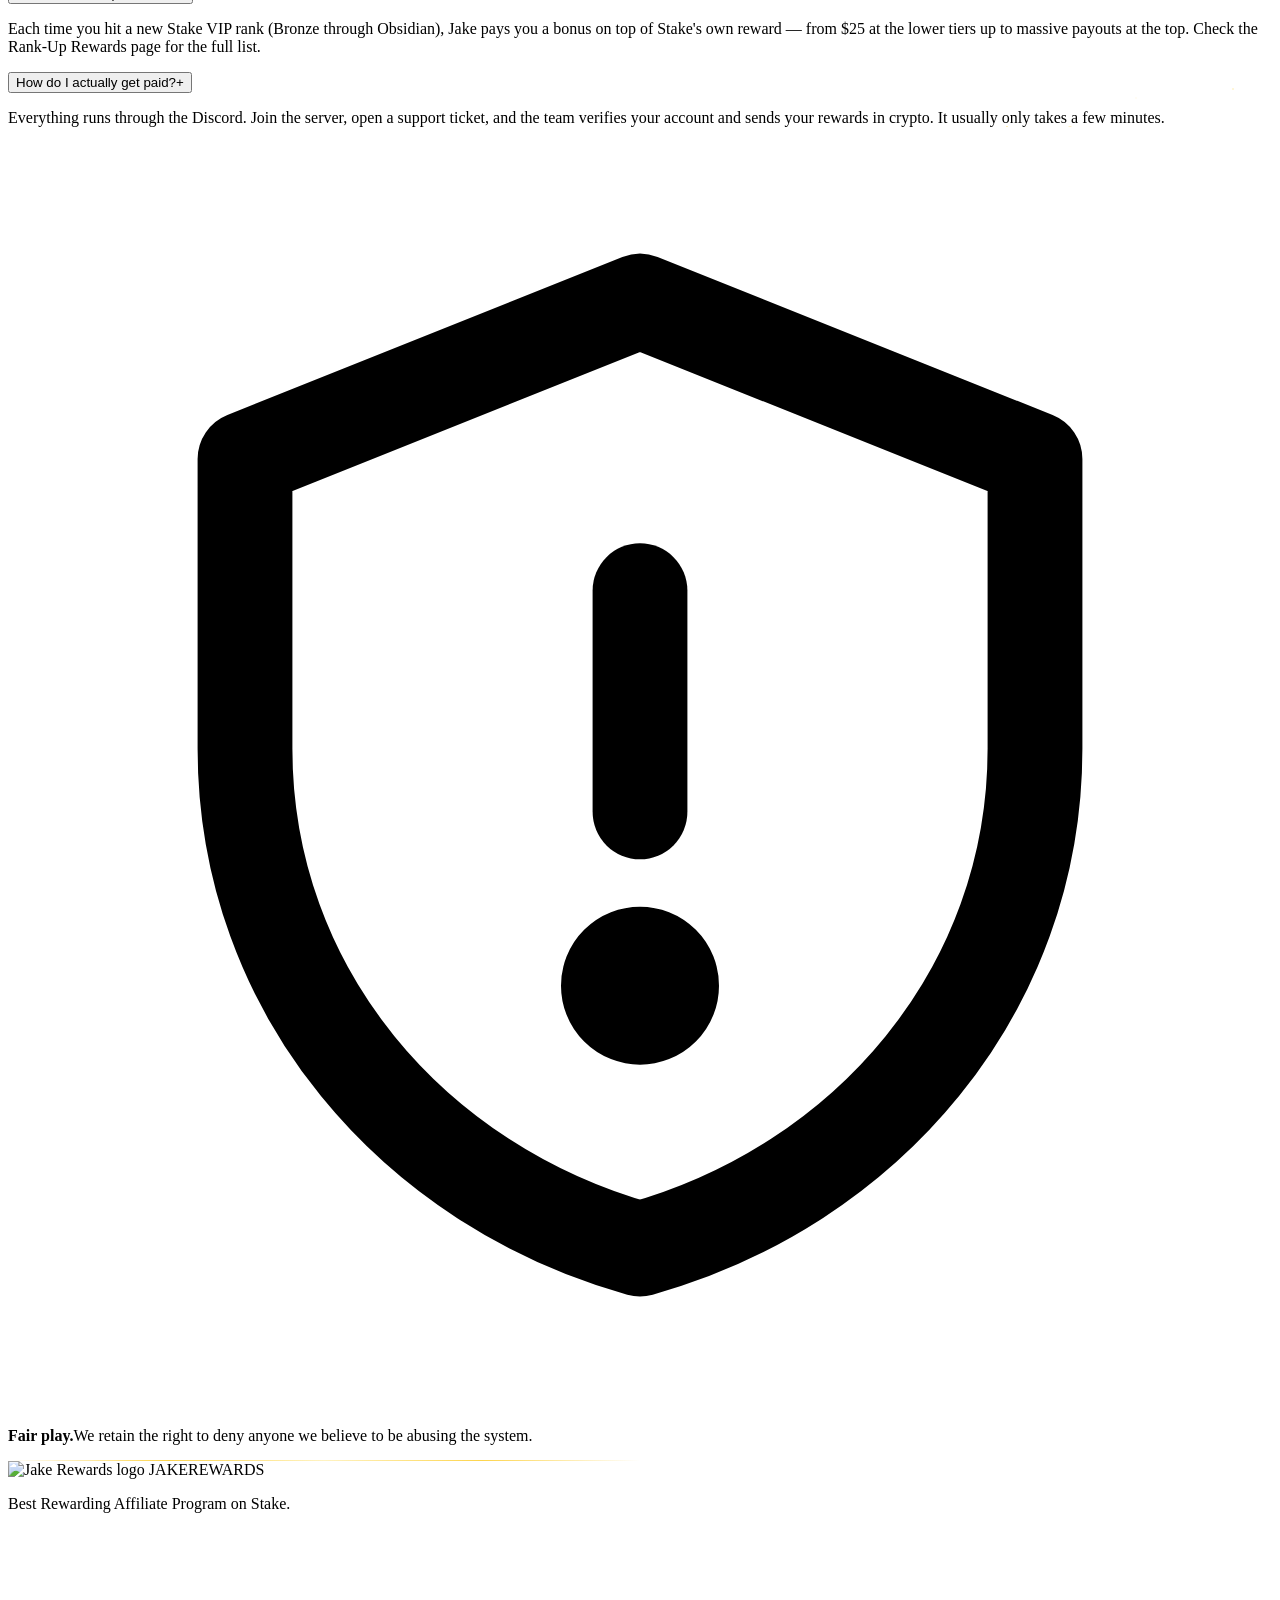
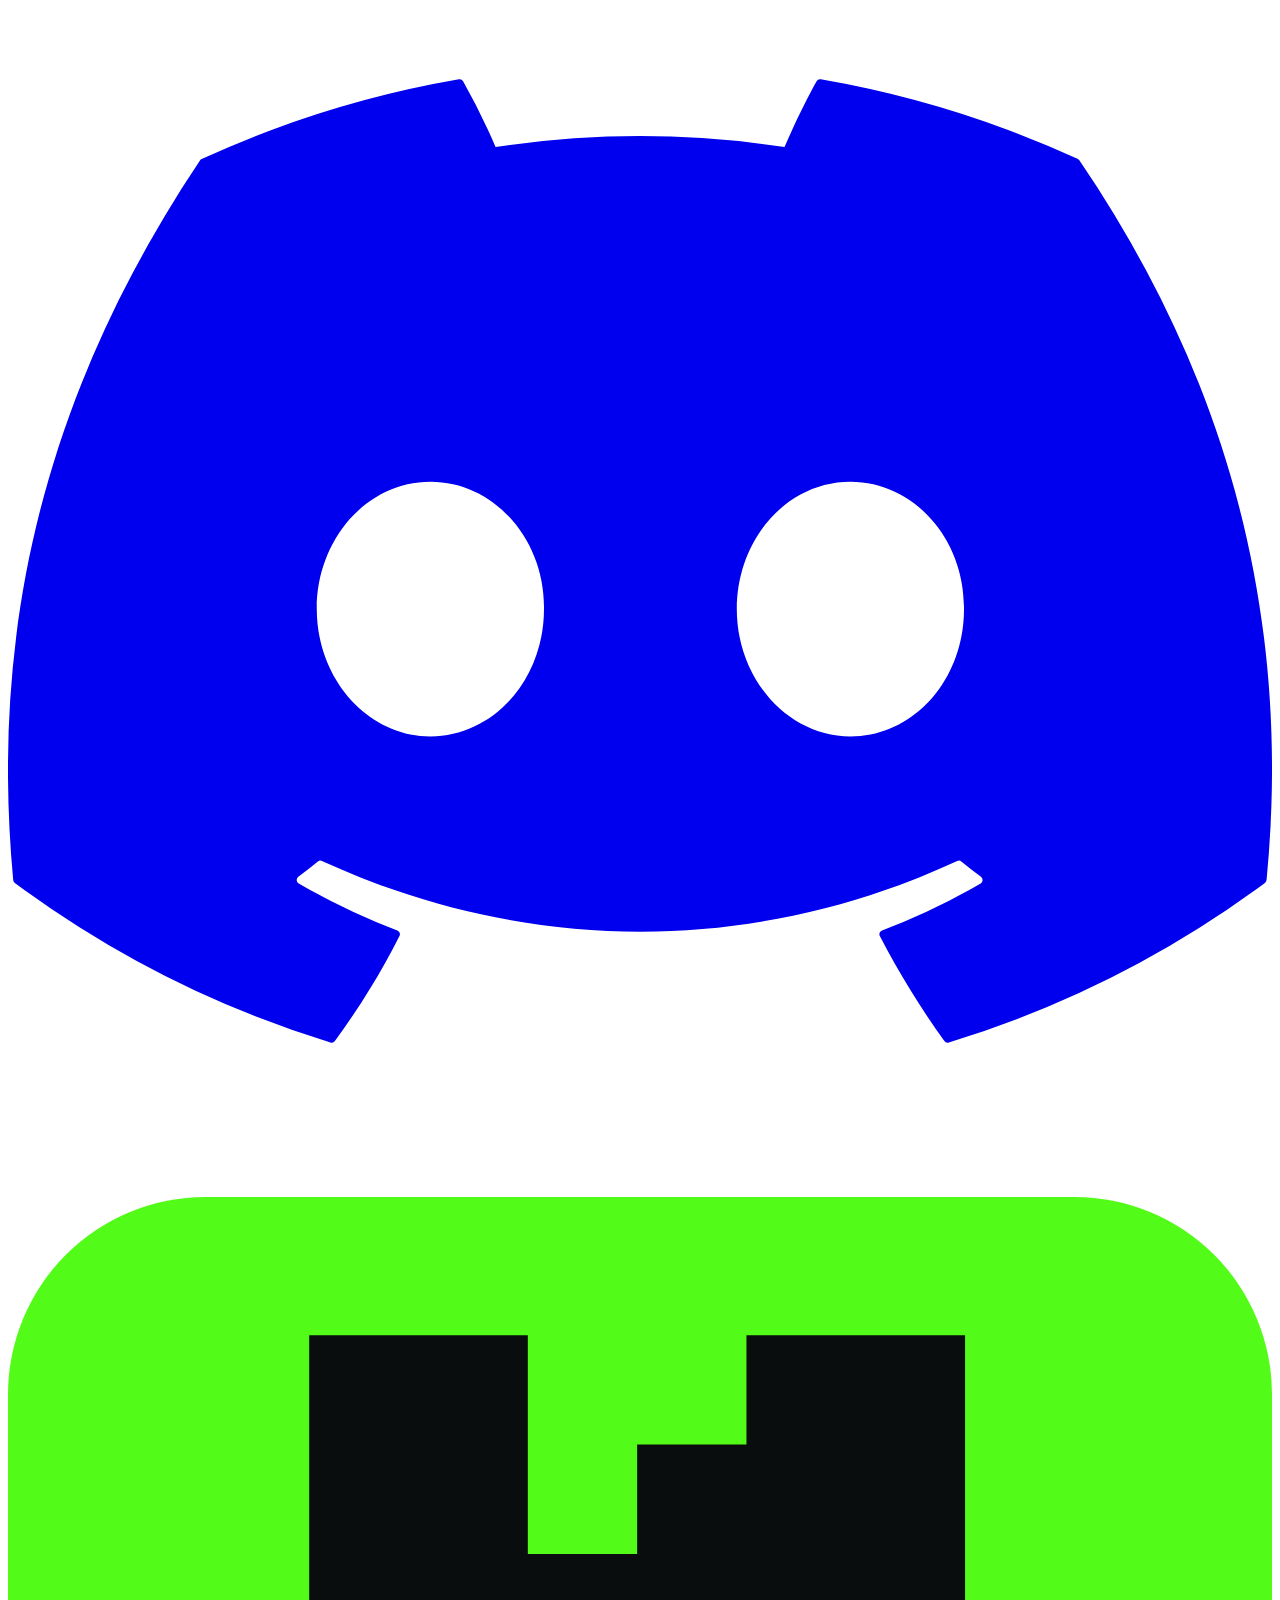
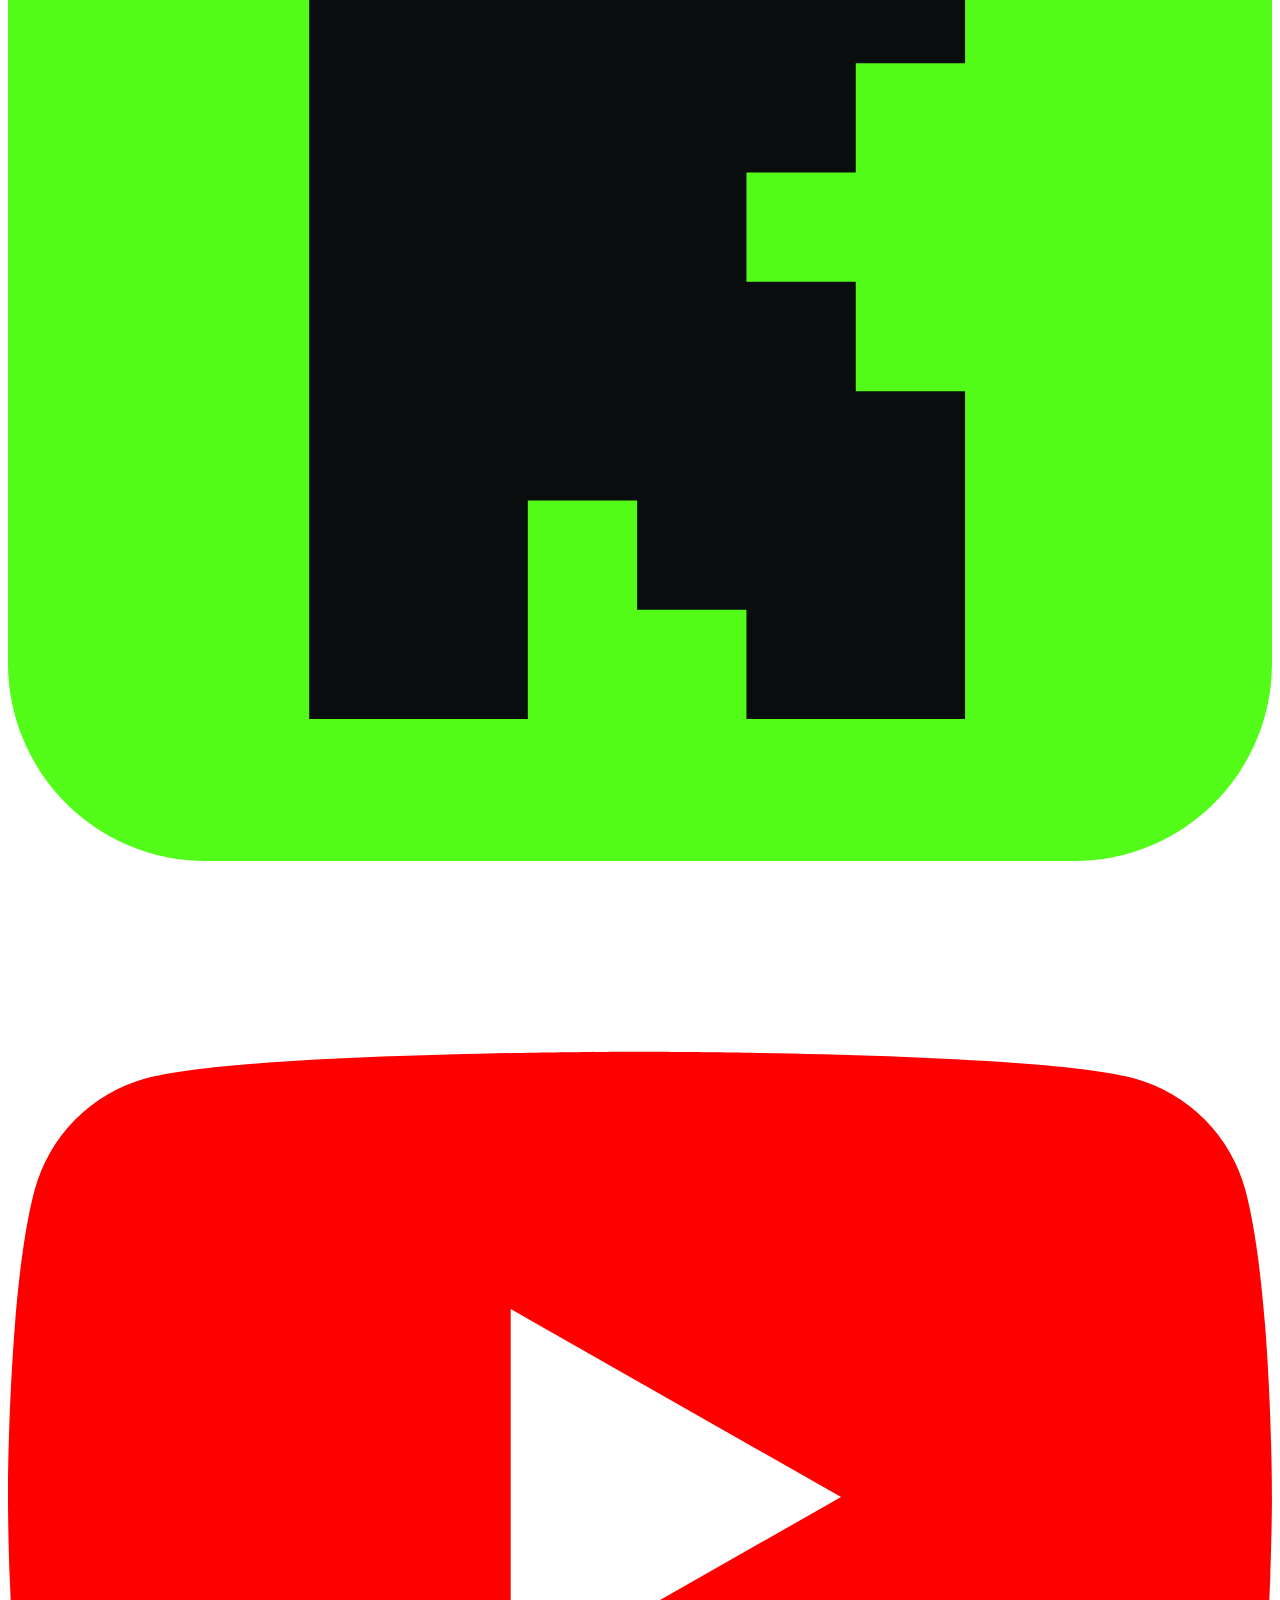
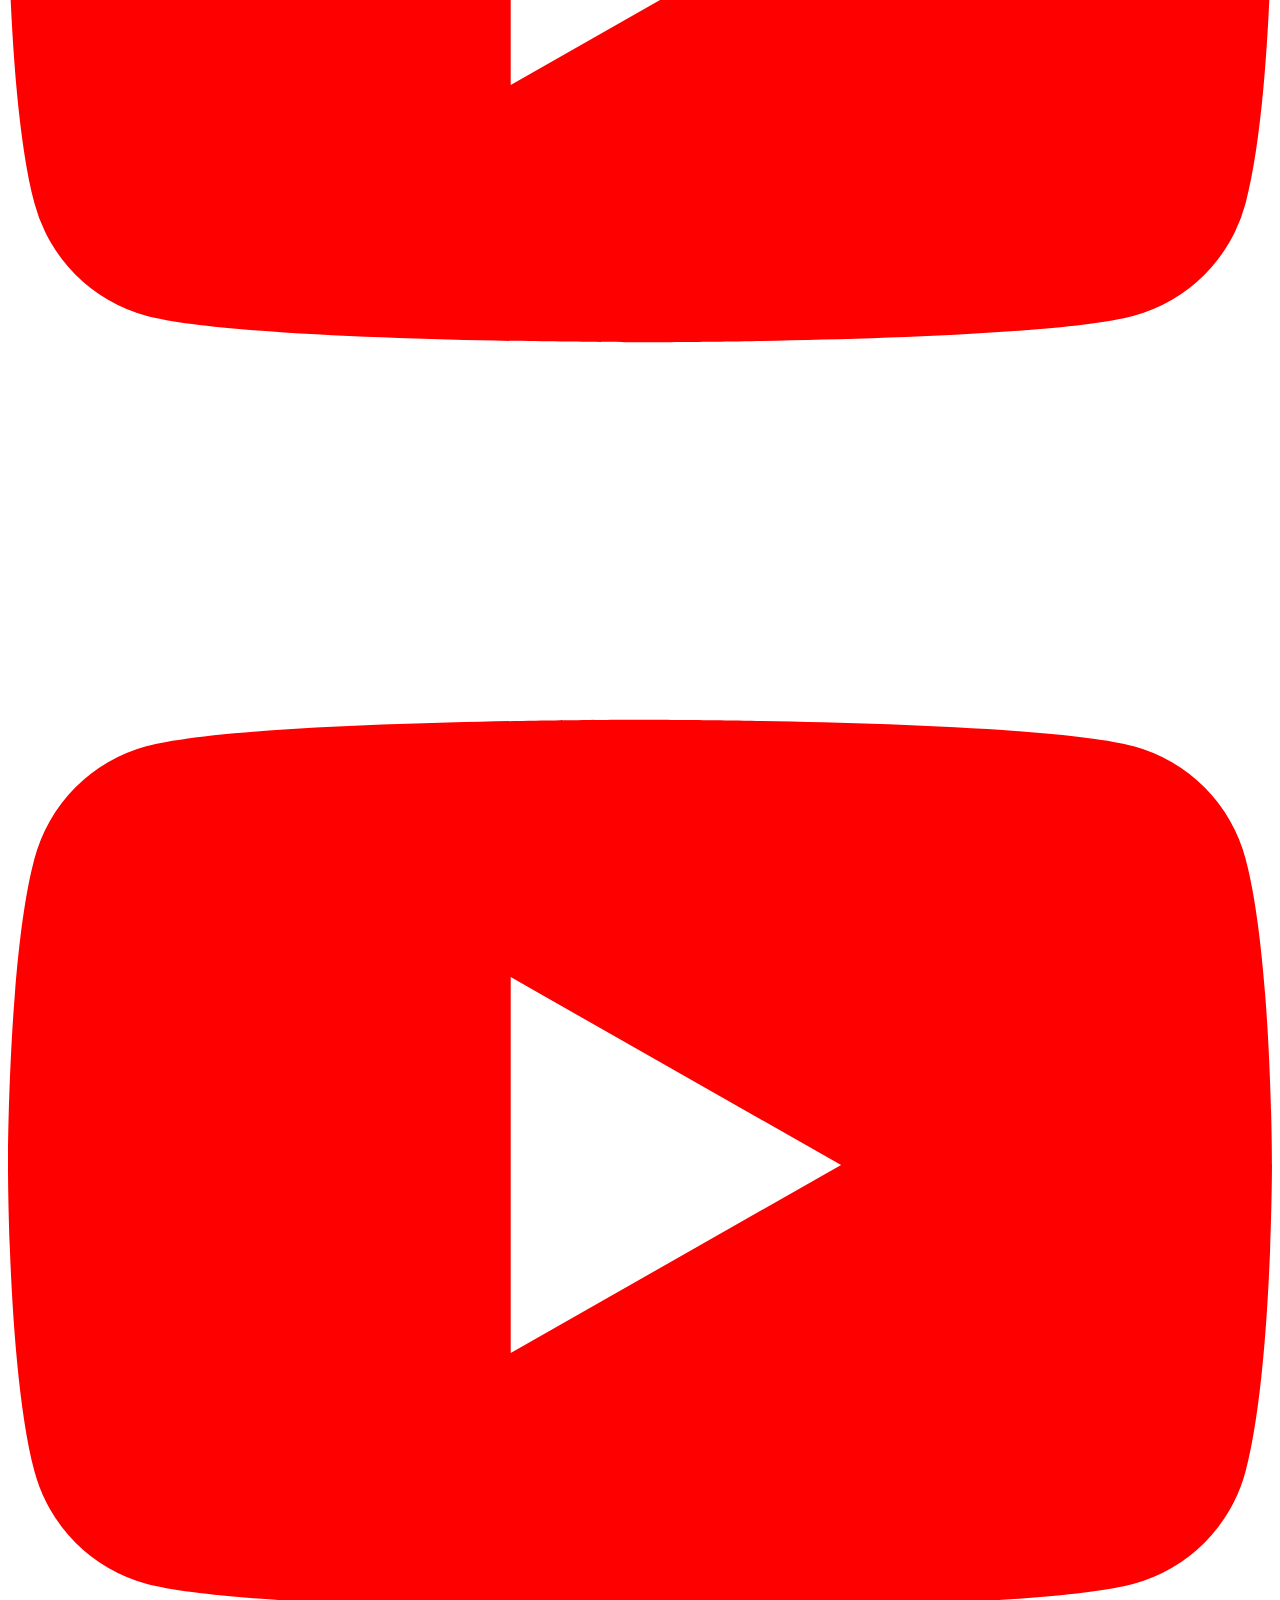
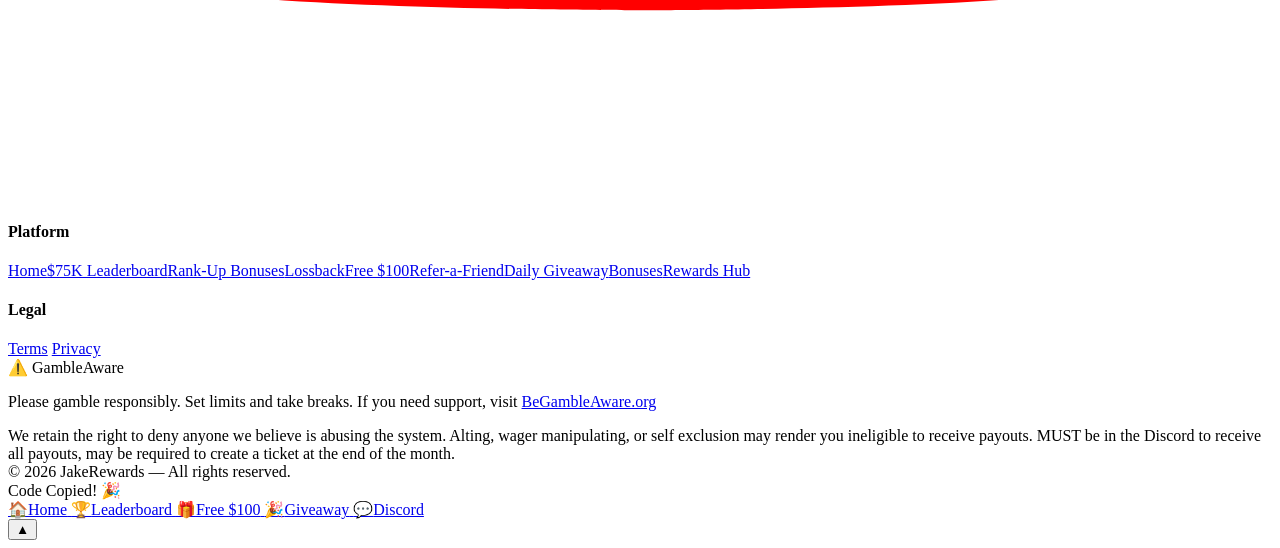
==== commit ff86e453: "Add files via upload" ====
--- a/index.html
+++ b/index.html
@@ -31,8 +31,8 @@
   <link rel="preconnect" href="https://fonts.gstatic.com" crossorigin/>
   <link href="https://fonts.googleapis.com/css2?family=Bebas+Neue&family=Syne:wght@400;600;700;800&family=DM+Sans:wght@300;400;500&display=swap" rel="stylesheet" media="print" onload="this.media='all'"/>
   <noscript><link href="https://fonts.googleapis.com/css2?family=Bebas+Neue&family=Syne:wght@400;600;700;800&family=DM+Sans:wght@300;400;500&display=swap" rel="stylesheet"/></noscript>
-  <link rel="stylesheet" href="style.css"/>
-  <link rel="stylesheet" href="motion.css?v=10"/>
+  <link rel="stylesheet" href="style.css?v=18"/>
+  <link rel="stylesheet" href="motion.css?v=11"/>
 <style>
 @keyframes badgeFloat{0%,100%{transform:translateY(0)}50%{transform:translateY(-5px)}}
 @keyframes shimmerLine{0%{left:-100%}100%{left:100%}}
@@ -219,29 +219,27 @@
     <span class="logo-text">JAKE<span class="logo-accent">REWARDS</span></span>
   </a>
   <ul class="nav-links">
-    <li><a href="index.html" class="active">Home</a></li>
-    <li class="dropdown">
-      <a href="rewards.html">Rewards ▾</a>
-      <div class="dropdown-menu">
-        <a href="leaderboard.html">$75,000 Leaderboard</a>
-        <a href="rankrewards.html">Rank-Up Rewards</a>
-        <a href="bonuses.html">Bonuses</a>
-      </div>
-    </li>
-    <li><a href="leaderboard.html">Leaderboard</a></li>
-    <li><a href="refer.html">Refer a Friend</a></li>
-    <li><a href="https://discord.com/invite/jakethedegen" target="_blank">Contact</a></li>
+    <li><a href="index.html" class="active" aria-current="page">Home</a></li>
+    <li><a href="leaderboard.html"><em>$75K</em> Leaderboard</a></li>
+    <li><a href="rankrewards.html">Rank-Up Bonuses</a></li>
+    <li><a href="lossback.html">Lossback</a></li>
+    <li><a href="free100.html">Free <em>$100</em></a></li>
+    <li><a href="refer.html"><em>$1,500</em> Refer-a-Friend</a></li>
+    <li><a href="giveaway.html"><em>$350</em> Daily Giveaway</a></li>
+    <li><a href="https://discord.com/invite/jakethedegen" target="_blank" rel="noopener">Contact</a></li>
   </ul>
   <a href="https://discord.com/invite/jakethedegen" target="_blank" class="nav-cta"><svg width="16" height="16" viewBox="0 0 24 24" fill="currentColor" xmlns="http://www.w3.org/2000/svg"><path d="M20.317 4.369a19.79 19.79 0 0 0-4.885-1.515.074.074 0 0 0-.079.037c-.211.375-.444.864-.608 1.249a18.27 18.27 0 0 0-5.487 0 12.6 12.6 0 0 0-.617-1.249.077.077 0 0 0-.079-.037A19.736 19.736 0 0 0 3.677 4.369a.07.07 0 0 0-.032.027C.533 9.046-.32 13.58.099 18.057a.082.082 0 0 0 .031.057 19.9 19.9 0 0 0 5.993 3.03.078.078 0 0 0 .084-.028c.462-.63.874-1.295 1.226-1.994a.076.076 0 0 0-.041-.106 13.107 13.107 0 0 1-1.872-.892.077.077 0 0 1-.008-.128c.126-.094.252-.192.372-.291a.074.074 0 0 1 .077-.01c3.928 1.793 8.18 1.793 12.062 0a.074.074 0 0 1 .078.009c.12.099.246.198.373.292a.077.077 0 0 1-.006.127 12.3 12.3 0 0 1-1.873.892.077.077 0 0 0-.041.107c.36.698.772 1.362 1.225 1.993a.076.076 0 0 0 .084.028 19.84 19.84 0 0 0 6.002-3.03.077.077 0 0 0 .032-.054c.5-5.177-.838-9.674-3.549-13.66a.061.061 0 0 0-.031-.028zM8.02 15.331c-1.183 0-2.157-1.085-2.157-2.419 0-1.333.956-2.419 2.157-2.419 1.21 0 2.176 1.096 2.157 2.42 0 1.333-.956 2.418-2.157 2.418zm7.975 0c-1.183 0-2.157-1.085-2.157-2.419 0-1.333.955-2.419 2.157-2.419 1.21 0 2.176 1.096 2.157 2.42 0 1.333-.946 2.418-2.157 2.418z"/></svg>Discord</a>
-  <button class="nav-hamburger" onclick="toggleMobile()">☰</button>
+  <button class="nav-hamburger" onclick="toggleMobile()" aria-label="Open menu" aria-controls="mobile-nav">☰</button>
 </nav>
 <div class="mobile-nav" id="mobile-nav">
-  <a href="index.html">Home</a>
-  <a href="leaderboard.html">Leaderboard</a>
-  <a href="refer.html">Refer a Friend</a>
-  <a href="rankrewards.html">Rank-Up Rewards</a>
-  <a href="bonuses.html">Bonuses</a>
-  <a href="https://discord.com/invite/jakethedegen" target="_blank">Discord</a>
+  <a href="index.html" class="active" aria-current="page" style="--i:0"><span>Home</span></a>
+  <a href="leaderboard.html" style="--i:1"><span>Leaderboard</span><em>$75K</em></a>
+  <a href="rankrewards.html" style="--i:2"><span>Rank-Up Bonuses</span></a>
+  <a href="lossback.html" style="--i:3"><span>Lossback</span></a>
+  <a href="free100.html" style="--i:4"><span>Free Sign-Up Bonus</span><em>$100</em></a>
+  <a href="refer.html" style="--i:5"><span>Refer-a-Friend</span><em>$1,500</em></a>
+  <a href="giveaway.html" style="--i:6"><span>Daily Giveaway</span><em>$350</em></a>
+  <a href="https://discord.com/invite/jakethedegen" target="_blank" rel="noopener" style="--i:7"><span>Contact (Discord)</span></a>
 </div>
 
 <!-- HERO -->
@@ -514,6 +512,10 @@
 </section>
 
 <!-- FOOTER -->
+<aside class="jr-deny" role="note">
+  <svg viewBox="0 0 24 24" fill="none" stroke="currentColor" stroke-width="1.8" stroke-linecap="round" stroke-linejoin="round" aria-hidden="true"><path d="M12 3l7.5 3v5.5c0 4.6-3.2 8.3-7.5 9.5-4.3-1.2-7.5-4.9-7.5-9.5V6L12 3z"/><path d="M12 8.5v4.2"/><circle cx="12" cy="16" r=".6" fill="currentColor"/></svg>
+  <p><b>Fair play.</b>We retain the right to deny anyone we believe to be abusing the system.</p>
+</aside>
 <footer class="footer">
   <div class="footer-inner">
     <div class="footer-brand">
@@ -529,14 +531,7 @@
         <a href="https://www.youtube.com/@jakeplaysbj" target="_blank" class="fs-youtube" title="YouTube (BJ)"><svg viewBox="0 0 24 24" fill="currentColor" xmlns="http://www.w3.org/2000/svg" style="color:#FF0000"><path d="M23.498 6.186a3.016 3.016 0 0 0-2.122-2.136C19.505 3.545 12 3.545 12 3.545s-7.505 0-9.377.505A3.017 3.017 0 0 0 .502 6.186C0 8.07 0 12 0 12s0 3.93.502 5.814a3.016 3.016 0 0 0 2.122 2.136c1.871.505 9.376.505 9.376.505s7.505 0 9.377-.505a3.015 3.015 0 0 0 2.122-2.136C24 15.93 24 12 24 12s0-3.93-.502-5.814zM9.545 15.568V8.432L15.818 12l-6.273 3.568z"/></svg></a>
       </div>
     </div>
-    <div class="footer-col">
-      <h4>Platform</h4>
-      <a href="index.html">Home</a>
-      <a href="leaderboard.html">Leaderboard</a>
-      <a href="rankrewards.html">Rank-Up Rewards</a>
-      <a href="rewards.html">Rewards Hub</a>
-      <a href="https://discord.com/invite/jakethedegen" target="_blank">Contact</a>
-    </div>
+    <div class="footer-col"><h4>Platform</h4><a href="index.html">Home</a><a href="leaderboard.html">$75K Leaderboard</a><a href="rankrewards.html">Rank-Up Bonuses</a><a href="lossback.html">Lossback</a><a href="free100.html">Free $100</a><a href="refer.html">Refer-a-Friend</a><a href="giveaway.html">Daily Giveaway</a><a href="bonuses.html">Bonuses</a><a href="rewards.html">Rewards Hub</a></div>
     <div class="footer-col">
       <h4>Legal</h4>
       <a href="terms.html">Terms</a>
@@ -1102,17 +1097,20 @@
 })();
 </script>
 <!-- Mobile bottom nav -->
-<nav id="mobile-bottom-nav">
-  <a href="index.html" class="mbn-item" data-page="home">
+<nav id="mobile-bottom-nav" aria-label="Quick links">
+  <a href="index.html" class="mbn-item active">
     <span class="mbn-icon">🏠</span><span>Home</span>
   </a>
-  <a href="leaderboard.html" class="mbn-item" data-page="leaderboard">
+  <a href="leaderboard.html" class="mbn-item">
     <span class="mbn-icon">🏆</span><span>Leaderboard</span>
   </a>
-  <a href="bonuses.html" class="mbn-item" data-page="bonuses">
-    <span class="mbn-icon">🎁</span><span>Bonuses</span>
+  <a href="free100.html" class="mbn-item">
+    <span class="mbn-icon">🎁</span><span>Free $100</span>
   </a>
-  <a href="https://discord.com/invite/jakethedegen" target="_blank" class="mbn-item">
+  <a href="giveaway.html" class="mbn-item">
+    <span class="mbn-icon">🎉</span><span>Giveaway</span>
+  </a>
+  <a href="https://discord.com/invite/jakethedegen" class="mbn-item" target="_blank" rel="noopener">
     <span class="mbn-icon">💬</span><span>Discord</span>
   </a>
 </nav>
@@ -1215,6 +1213,6 @@
 })();
 </script>
 <script src="storm.js?v=9"></script>
-<script src="motion.js?v=9"></script>
+<script src="motion.js?v=10"></script>
 </body>
 </html>
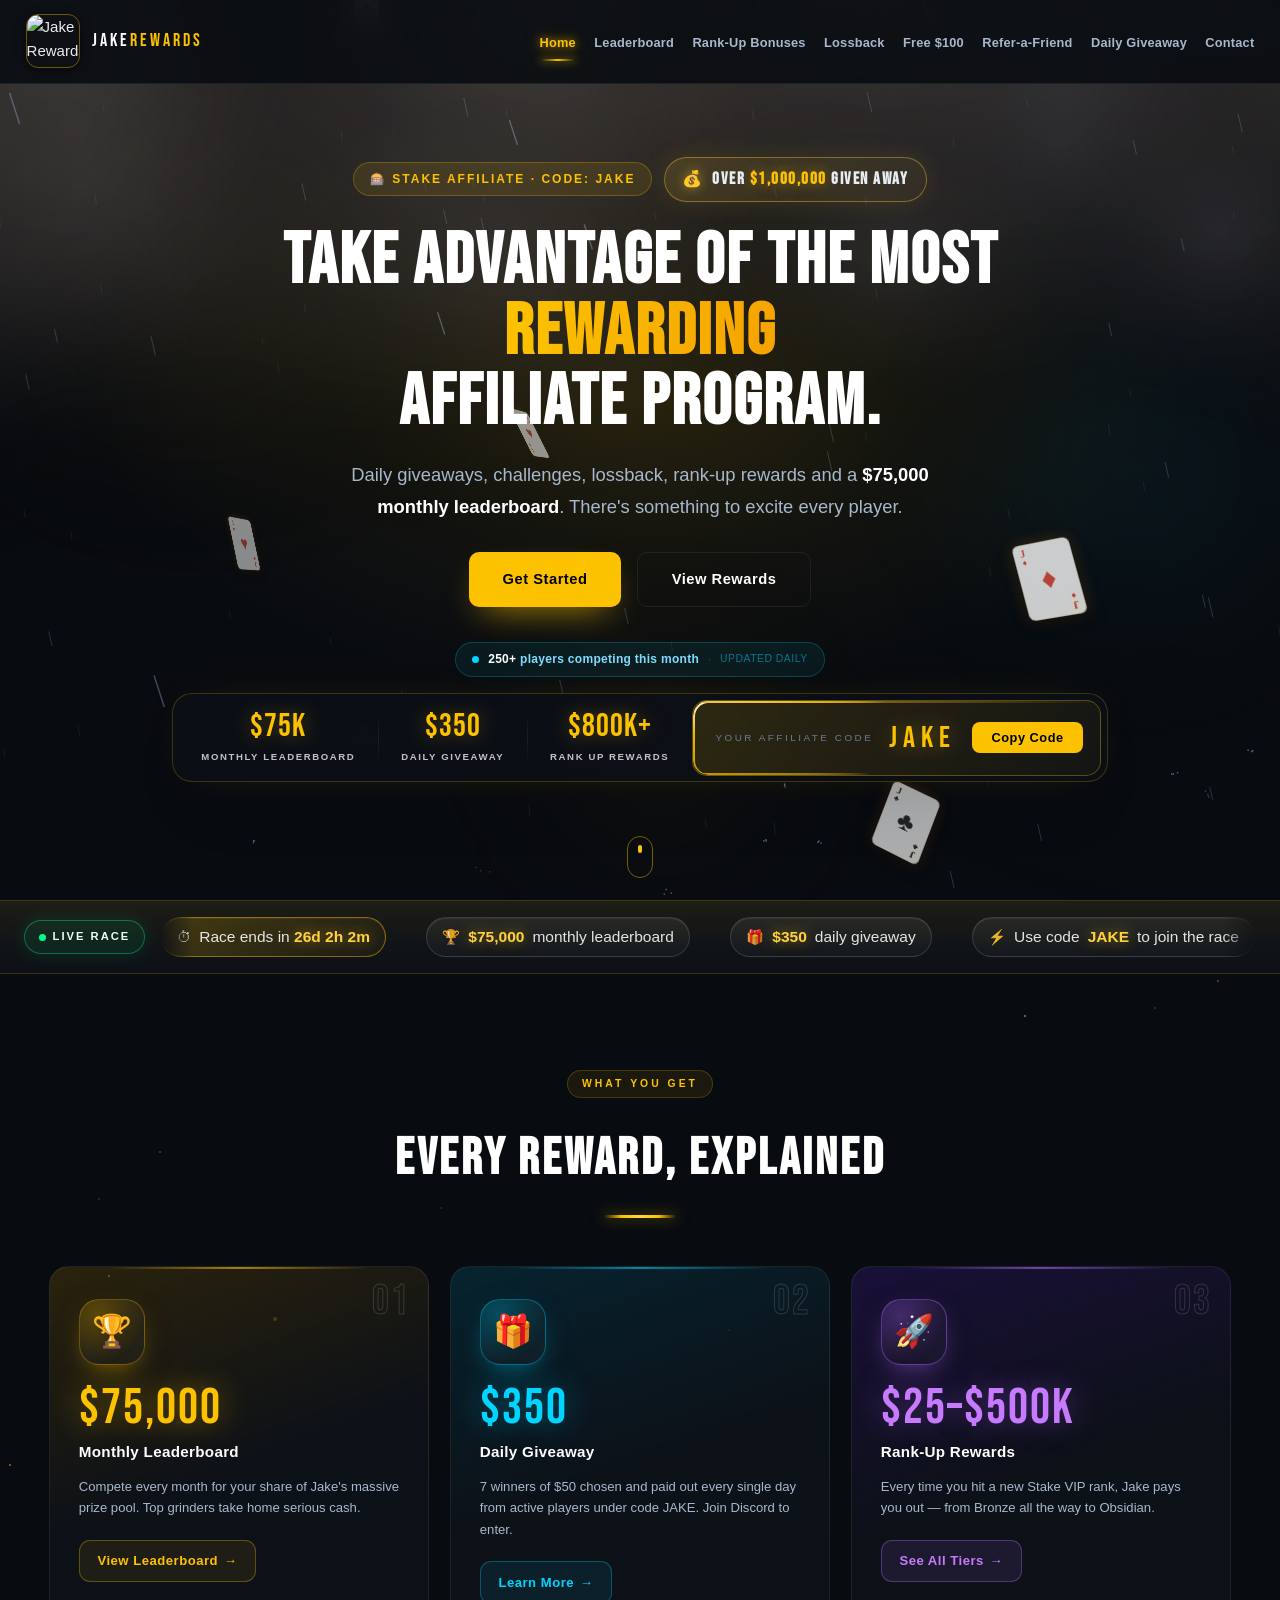
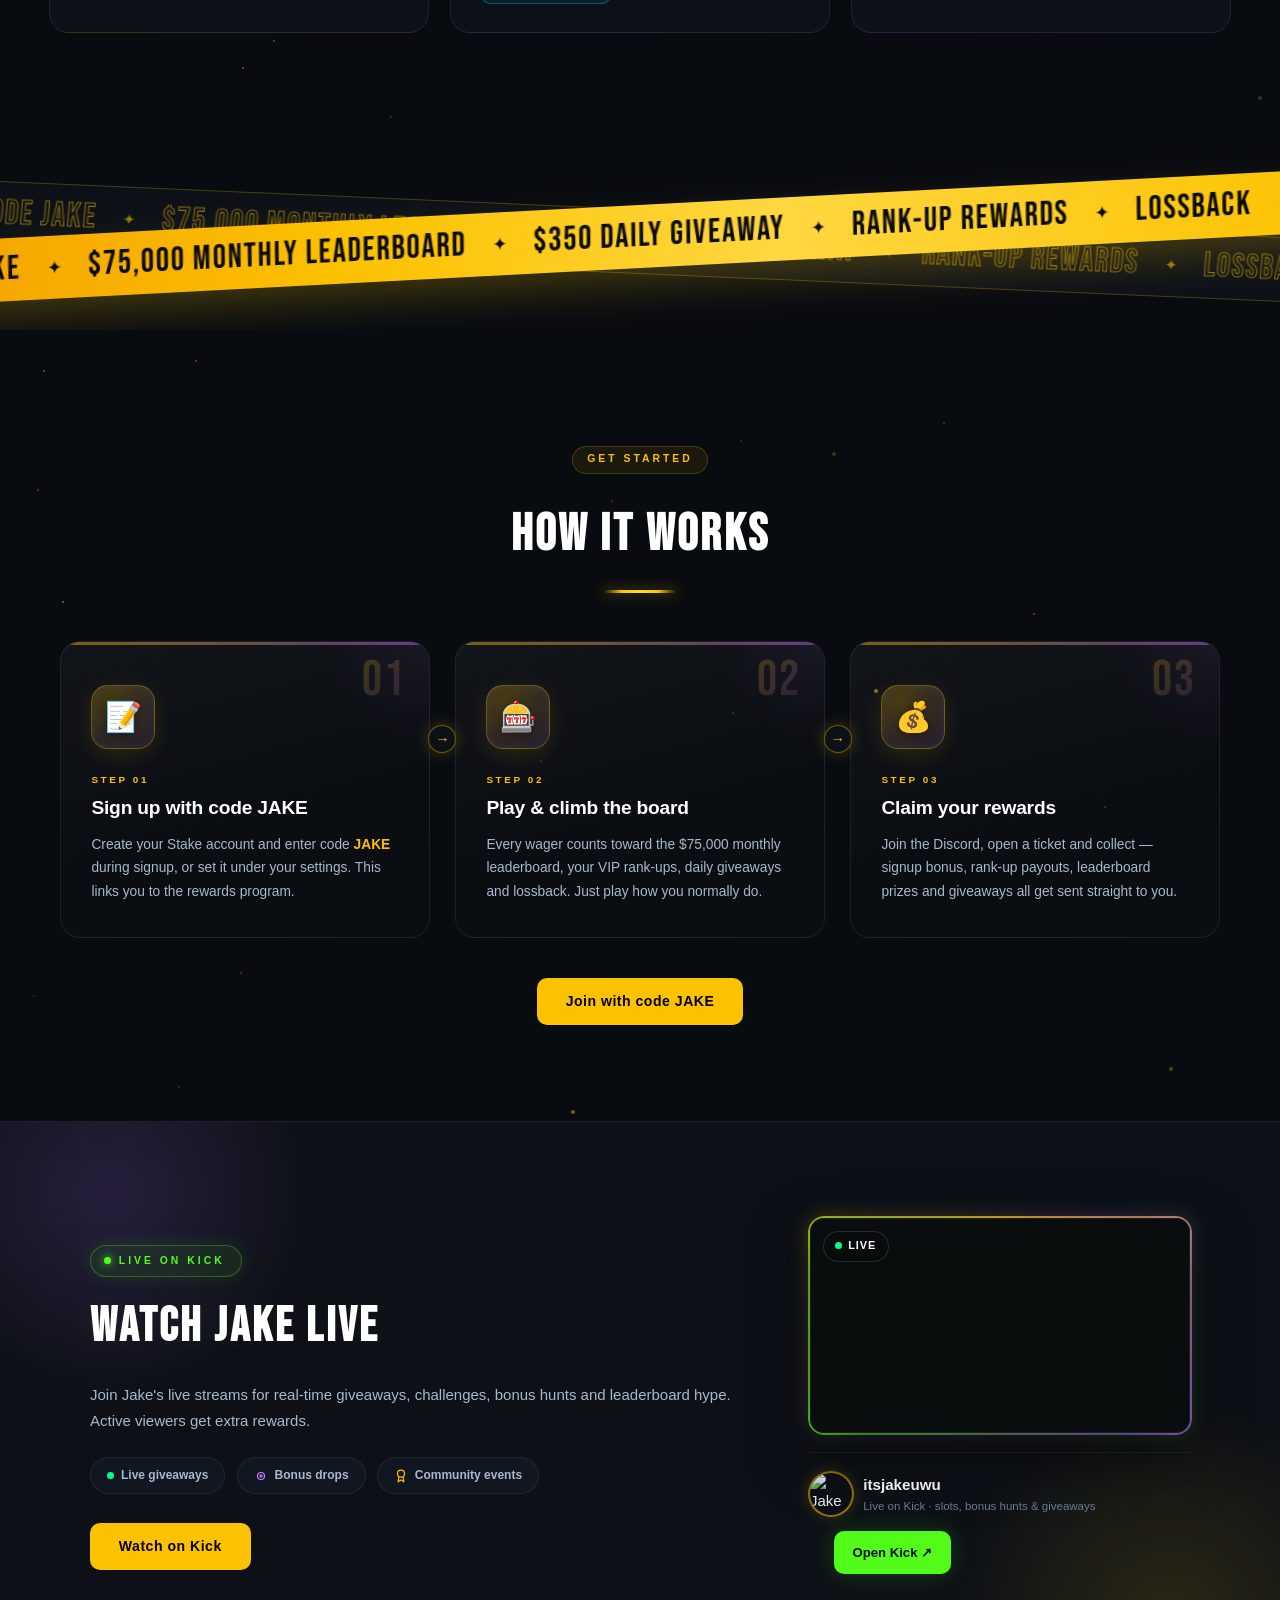
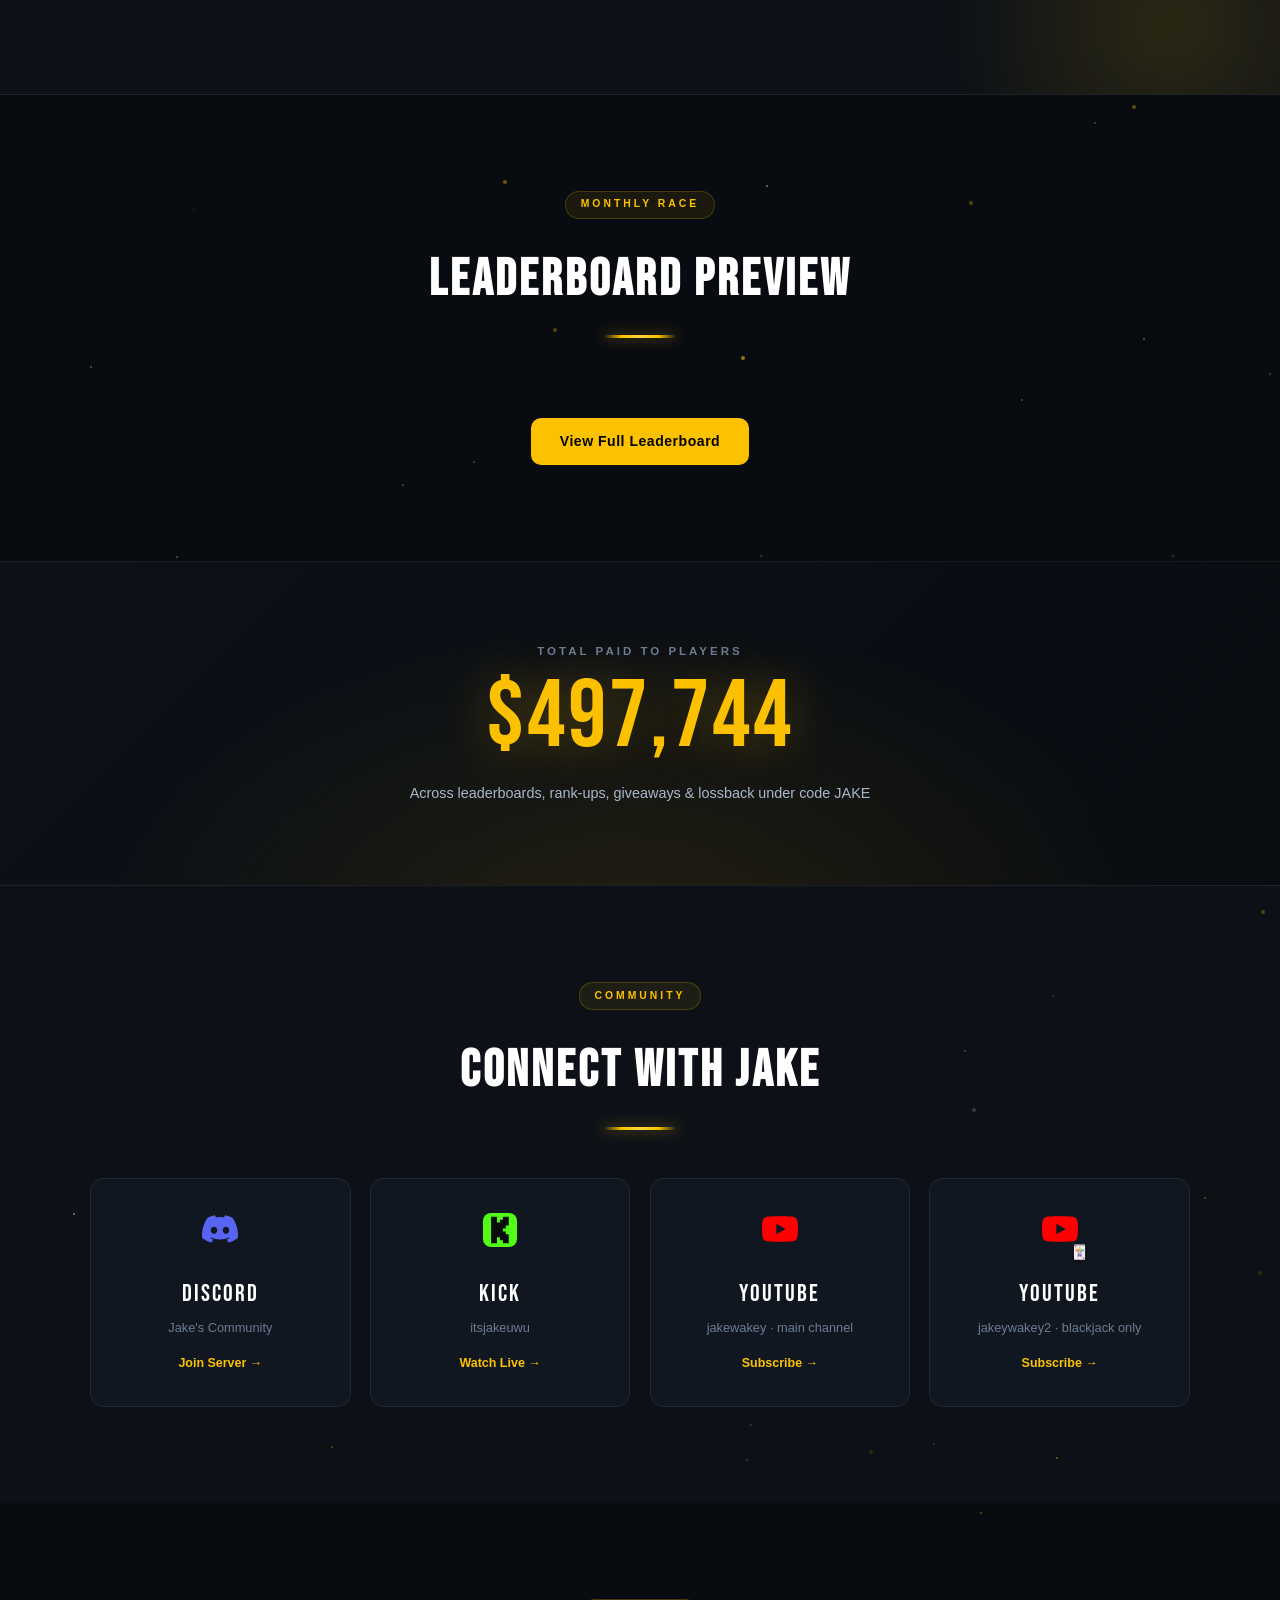
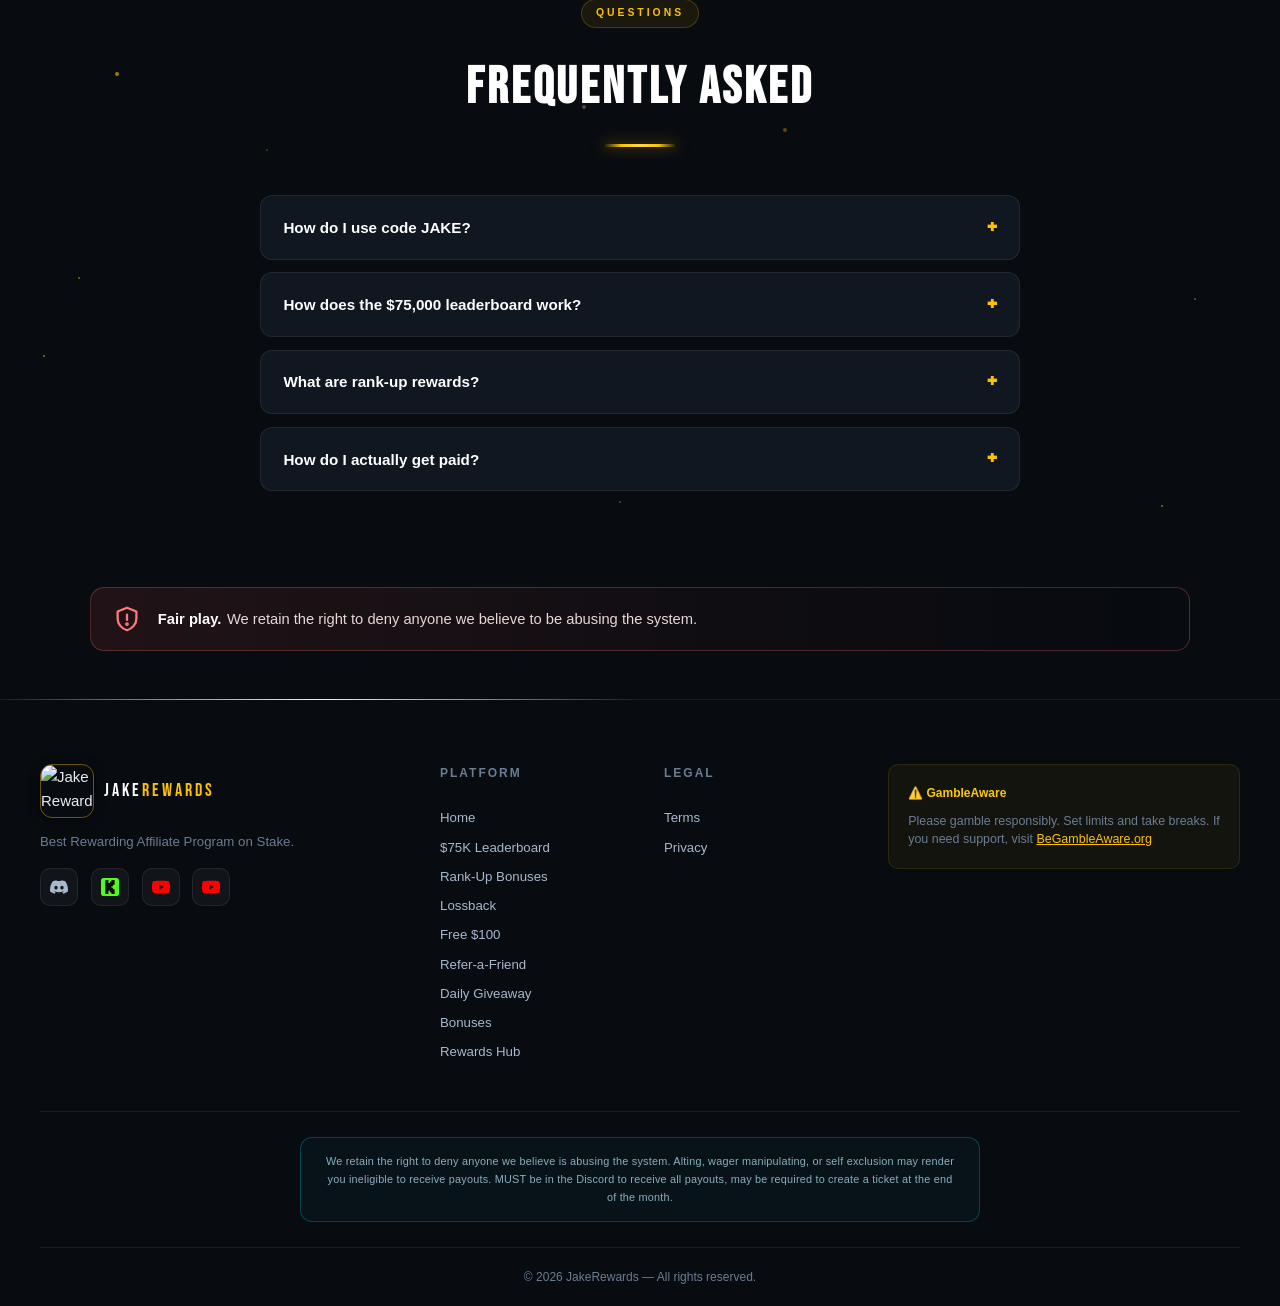
==== commit 32d387f1: "Add files via upload" ====
--- a/index.html
+++ b/index.html
@@ -31,7 +31,7 @@
   <link rel="preconnect" href="https://fonts.gstatic.com" crossorigin/>
   <link href="https://fonts.googleapis.com/css2?family=Bebas+Neue&family=Syne:wght@400;600;700;800&family=DM+Sans:wght@300;400;500&display=swap" rel="stylesheet" media="print" onload="this.media='all'"/>
   <noscript><link href="https://fonts.googleapis.com/css2?family=Bebas+Neue&family=Syne:wght@400;600;700;800&family=DM+Sans:wght@300;400;500&display=swap" rel="stylesheet"/></noscript>
-  <link rel="stylesheet" href="style.css?v=18"/>
+  <link rel="stylesheet" href="style.css?v=20"/>
   <link rel="stylesheet" href="motion.css?v=11"/>
 <style>
 @keyframes badgeFloat{0%,100%{transform:translateY(0)}50%{transform:translateY(-5px)}}
@@ -220,12 +220,12 @@
   </a>
   <ul class="nav-links">
     <li><a href="index.html" class="active" aria-current="page">Home</a></li>
-    <li><a href="leaderboard.html"><em>$75K</em> Leaderboard</a></li>
+    <li><a href="leaderboard.html">Leaderboard</a></li>
     <li><a href="rankrewards.html">Rank-Up Bonuses</a></li>
     <li><a href="lossback.html">Lossback</a></li>
-    <li><a href="free100.html">Free <em>$100</em></a></li>
-    <li><a href="refer.html"><em>$1,500</em> Refer-a-Friend</a></li>
-    <li><a href="giveaway.html"><em>$350</em> Daily Giveaway</a></li>
+    <li><a href="free100.html">Free $100</a></li>
+    <li><a href="refer.html">Refer-a-Friend</a></li>
+    <li><a href="giveaway.html">Daily Giveaway</a></li>
     <li><a href="https://discord.com/invite/jakethedegen" target="_blank" rel="noopener">Contact</a></li>
   </ul>
   <a href="https://discord.com/invite/jakethedegen" target="_blank" class="nav-cta"><svg width="16" height="16" viewBox="0 0 24 24" fill="currentColor" xmlns="http://www.w3.org/2000/svg"><path d="M20.317 4.369a19.79 19.79 0 0 0-4.885-1.515.074.074 0 0 0-.079.037c-.211.375-.444.864-.608 1.249a18.27 18.27 0 0 0-5.487 0 12.6 12.6 0 0 0-.617-1.249.077.077 0 0 0-.079-.037A19.736 19.736 0 0 0 3.677 4.369a.07.07 0 0 0-.032.027C.533 9.046-.32 13.58.099 18.057a.082.082 0 0 0 .031.057 19.9 19.9 0 0 0 5.993 3.03.078.078 0 0 0 .084-.028c.462-.63.874-1.295 1.226-1.994a.076.076 0 0 0-.041-.106 13.107 13.107 0 0 1-1.872-.892.077.077 0 0 1-.008-.128c.126-.094.252-.192.372-.291a.074.074 0 0 1 .077-.01c3.928 1.793 8.18 1.793 12.062 0a.074.074 0 0 1 .078.009c.12.099.246.198.373.292a.077.077 0 0 1-.006.127 12.3 12.3 0 0 1-1.873.892.077.077 0 0 0-.041.107c.36.698.772 1.362 1.225 1.993a.076.076 0 0 0 .084.028 19.84 19.84 0 0 0 6.002-3.03.077.077 0 0 0 .032-.054c.5-5.177-.838-9.674-3.549-13.66a.061.061 0 0 0-.031-.028zM8.02 15.331c-1.183 0-2.157-1.085-2.157-2.419 0-1.333.956-2.419 2.157-2.419 1.21 0 2.176 1.096 2.157 2.42 0 1.333-.956 2.418-2.157 2.418zm7.975 0c-1.183 0-2.157-1.085-2.157-2.419 0-1.333.955-2.419 2.157-2.419 1.21 0 2.176 1.096 2.157 2.42 0 1.333-.946 2.418-2.157 2.418z"/></svg>Discord</a>
@@ -233,12 +233,12 @@
 </nav>
 <div class="mobile-nav" id="mobile-nav">
   <a href="index.html" class="active" aria-current="page" style="--i:0"><span>Home</span></a>
-  <a href="leaderboard.html" style="--i:1"><span>Leaderboard</span><em>$75K</em></a>
+  <a href="leaderboard.html" style="--i:1"><span>Leaderboard</span></a>
   <a href="rankrewards.html" style="--i:2"><span>Rank-Up Bonuses</span></a>
   <a href="lossback.html" style="--i:3"><span>Lossback</span></a>
-  <a href="free100.html" style="--i:4"><span>Free Sign-Up Bonus</span><em>$100</em></a>
-  <a href="refer.html" style="--i:5"><span>Refer-a-Friend</span><em>$1,500</em></a>
-  <a href="giveaway.html" style="--i:6"><span>Daily Giveaway</span><em>$350</em></a>
+  <a href="free100.html" style="--i:4"><span>Free $100</span></a>
+  <a href="refer.html" style="--i:5"><span>Refer-a-Friend</span></a>
+  <a href="giveaway.html" style="--i:6"><span>Daily Giveaway</span></a>
   <a href="https://discord.com/invite/jakethedegen" target="_blank" rel="noopener" style="--i:7"><span>Contact (Discord)</span></a>
 </div>
 
@@ -513,7 +513,7 @@
 
 <!-- FOOTER -->
 <aside class="jr-deny" role="note">
-  <svg viewBox="0 0 24 24" fill="none" stroke="currentColor" stroke-width="1.8" stroke-linecap="round" stroke-linejoin="round" aria-hidden="true"><path d="M12 3l7.5 3v5.5c0 4.6-3.2 8.3-7.5 9.5-4.3-1.2-7.5-4.9-7.5-9.5V6L12 3z"/><path d="M12 8.5v4.2"/><circle cx="12" cy="16" r=".6" fill="currentColor"/></svg>
+  <svg width="30" height="30" viewBox="0 0 24 24" fill="none" stroke="currentColor" stroke-width="1.8" stroke-linecap="round" stroke-linejoin="round" aria-hidden="true"><path d="M12 3l7.5 3v5.5c0 4.6-3.2 8.3-7.5 9.5-4.3-1.2-7.5-4.9-7.5-9.5V6L12 3z"/><path d="M12 8.5v4.2"/><circle cx="12" cy="16" r=".6" fill="currentColor"/></svg>
   <p><b>Fair play.</b>We retain the right to deny anyone we believe to be abusing the system.</p>
 </aside>
 <footer class="footer">
--- a/style.css
+++ b/style.css
@@ -0,0 +1,832 @@
+/* ── RESET & BASE ─────────────────────────────────────────────────────── */
+*,*::before,*::after{box-sizing:border-box;margin:0;padding:0;}
+:root{
+  --bg:#080b10;
+  --bg2:#0d1117;
+  --card:#111720;
+  --card2:#151d28;
+  --border:rgba(255,255,255,0.07);
+  --gold:#FCC200;
+  --gold2:#FFD740;
+  --accent:#00d4ff;
+  --muted:#6b7c93;
+  --text:#e8edf3;
+  --text2:#a8b8cc;
+  --radius:14px;
+  --font-display:'Bebas Neue',sans-serif;
+  --font-head:'Syne',sans-serif;
+  --font-body:'DM Sans',sans-serif;
+}
+html{scroll-behavior:smooth;}
+body{background:var(--bg);color:var(--text);font-family:var(--font-body);font-size:15px;line-height:1.6;overflow-x:hidden;}
+/* Scroll progress bar (shared, JS controls width per page) */
+#scroll-bar{position:fixed;top:0;left:0;height:3px;width:0%;background:linear-gradient(90deg,var(--gold),#ff9d2f,var(--accent));z-index:9999;transition:width .1s linear;box-shadow:0 0 10px rgba(252,194,0,0.6);pointer-events:none;}
+a{text-decoration:none;color:inherit;}
+img{max-width:100%;}
+
+/* ── NAV ──────────────────────────────────────────────────────────────── */
+.nav{position:fixed;top:0;left:0;right:0;z-index:100;display:flex;align-items:center;justify-content:space-between;padding:.9rem 2.5rem;background:rgba(8,11,16,0.85);backdrop-filter:blur(16px);border-bottom:1px solid var(--border);}
+.nav-logo{display:flex;align-items:center;gap:12px;}
+.logo-icon{width:34px;height:34px;border-radius:8px;background:var(--gold);display:flex;align-items:center;justify-content:center;font-family:var(--font-display);font-size:1.2rem;color:#000;font-weight:900;}
+.logo-img{width:54px;height:54px;border-radius:12px;object-fit:cover;display:block;border:1px solid rgba(252,194,0,0.4);box-shadow:0 2px 12px rgba(0,0,0,0.45);transition:transform .2s,box-shadow .2s;}
+.nav-logo:hover .logo-img{transform:translateY(-1px);box-shadow:0 4px 16px rgba(252,194,0,0.25);}
+.logo-text{font-family:var(--font-display);font-size:1.1rem;letter-spacing:3px;color:#fff;}
+.logo-accent{color:var(--gold);}
+.nav-links{display:flex;align-items:center;gap:2rem;list-style:none;}
+.nav-links a{position:relative;font-family:var(--font-head);font-size:.85rem;font-weight:600;color:var(--text2);transition:color .25s ease,text-shadow .25s ease;letter-spacing:.5px;}
+/* Neon glow on hover/active — only top-level nav items (> a / dropdown trigger), not menu items */
+.nav-links>li>a:hover,.nav-links>li>a.active{color:var(--gold);text-shadow:0 0 8px rgba(252,194,0,0.7),0 0 18px rgba(252,194,0,0.45);}
+/* Flowing neon underline that grows from the centre */
+.nav-links>li>a::after{content:"";position:absolute;left:50%;bottom:-6px;width:0;height:2px;border-radius:2px;background:linear-gradient(90deg,transparent,var(--gold),transparent);box-shadow:0 0 8px rgba(252,194,0,0.8);transform:translateX(-50%);transition:width .3s ease;}
+.nav-links>li>a:hover::after,.nav-links>li>a.active::after{width:100%;}
+.dropdown{position:relative;}
+.dropdown-menu{display:none;position:absolute;top:100%;left:50%;transform:translateX(-50%);background:var(--card2);border:1px solid var(--border);border-radius:10px;padding:.5rem;min-width:200px;flex-direction:column;gap:2px;padding-top:calc(.5rem + 10px);margin-top:0;}
+/* Invisible top padding bridges the gap so mouse can glide from nav item to menu */
+.dropdown:hover .dropdown-menu{display:flex;}
+.dropdown-menu a{padding:.6rem 1rem;border-radius:7px;font-size:.83rem;font-family:var(--font-head);font-weight:600;color:var(--text2);transition:all .15s;}
+.dropdown-menu a:hover{background:rgba(255,255,255,0.06);color:#fff;}
+.nav-cta{display:inline-flex;align-items:center;gap:7px;background:var(--gold);color:#000;font-family:var(--font-head);font-size:.82rem;font-weight:700;padding:.5rem 1.2rem;border-radius:8px;transition:all .2s;letter-spacing:.5px;}
+.nav-cta:hover{background:var(--gold2);transform:translateY(-1px);}
+.nav-hamburger{display:none;background:none;border:none;color:#fff;font-size:1.4rem;cursor:pointer;}
+.mobile-nav{display:none;position:fixed;top:60px;left:0;right:0;background:var(--bg2);border-bottom:1px solid var(--border);flex-direction:column;z-index:99;padding:1rem 2rem;}
+.mobile-nav.open{display:flex;}
+.mobile-nav a{padding:.7rem 0;font-family:var(--font-head);font-weight:600;color:var(--text2);border-bottom:1px solid var(--border);}
+.mobile-nav a:last-child{border-bottom:none;}
+
+/* ── HERO ─────────────────────────────────────────────────────────────── */
+.hero{position:relative;min-height:100vh;display:flex;flex-direction:column;align-items:center;justify-content:center;padding:120px 2.5rem 80px;gap:2rem;overflow:hidden;text-align:center;}
+.hero-bg{position:absolute;inset:0;z-index:0;overflow:hidden;isolation:isolate;}
+.hero-orb{position:absolute;border-radius:50%;filter:blur(80px);pointer-events:none;}
+.orb1{width:600px;height:600px;background:radial-gradient(circle,rgba(252,194,0,0.12),transparent 70%);top:-100px;left:-100px;}
+.orb2{width:400px;height:400px;background:radial-gradient(circle,rgba(0,212,255,0.08),transparent 70%);top:30%;right:-50px;}
+.orb3{width:300px;height:300px;background:radial-gradient(circle,rgba(252,194,0,0.06),transparent 70%);bottom:0;left:40%;}
+#particles{position:absolute;inset:0;width:100%;height:100%;}
+.hero-content{position:relative;z-index:2;width:100%;max-width:820px;display:flex;flex-direction:column;align-items:center;}
+.hero-badge{display:inline-flex;align-items:center;gap:8px;background:rgba(252,194,0,0.1);border:1px solid rgba(252,194,0,0.25);color:var(--gold);font-family:var(--font-head);font-size:.75rem;font-weight:700;letter-spacing:2px;padding:.4rem 1rem;border-radius:20px;margin-bottom:1.5rem;text-transform:uppercase;}
+.hero-title{font-family:var(--font-display);font-size:clamp(2.8rem,6vw,5.5rem);line-height:.95;letter-spacing:2px;color:#fff;margin-bottom:1.5rem;}
+.hero-accent{color:var(--gold);display:block;}
+.hero-sub{font-size:1.15rem;color:var(--text2);max-width:620px;margin-bottom:2rem;line-height:1.75;text-align:center;}
+.hero-sub strong{color:#fff;}
+.hero-btns{display:flex;gap:1rem;margin-bottom:2rem;flex-wrap:wrap;justify-content:center;}
+.hero-stats{display:flex;align-items:center;gap:1rem;flex-wrap:nowrap;justify-content:center;margin-bottom:2rem;padding:1.2rem 1.6rem;background:rgba(255,255,255,0.03);border:1px solid rgba(252,194,0,0.15);border-radius:16px;backdrop-filter:blur(6px);}
+.stat{display:flex;flex-direction:column;}
+.stat-num{font-family:var(--font-display);font-size:2.3rem;letter-spacing:1px;color:var(--gold);line-height:1;text-shadow:0 0 20px rgba(252,194,0,0.35);}
+.stat-label{font-size:.72rem;text-transform:uppercase;letter-spacing:2px;color:rgba(255,255,255,0.75);margin-top:6px;font-family:var(--font-head);font-weight:700;}
+.stat-divider{width:1px;height:52px;background:linear-gradient(to bottom,transparent,var(--border),transparent);}
+
+/* Code card */
+.hero-code-card{position:relative;z-index:1;background:var(--card);border:1px solid rgba(252,194,0,0.2);border-radius:14px;padding:1rem 1.8rem;display:inline-flex;align-items:center;gap:1.2rem;flex-shrink:0;box-shadow:0 0 40px rgba(252,194,0,0.08);}
+.code-card-label{font-size:.62rem;text-transform:uppercase;letter-spacing:2.5px;color:var(--muted);white-space:nowrap;}
+.code-card-value{font-family:var(--font-display);font-size:2rem;letter-spacing:6px;color:var(--gold);line-height:1;text-shadow:0 0 20px rgba(252,194,0,0.4);}
+.code-copy-btn{background:var(--gold);color:#000;border:none;font-family:var(--font-head);font-size:.8rem;font-weight:700;padding:.5rem 1.2rem;border-radius:8px;cursor:pointer;letter-spacing:.5px;transition:all .2s;white-space:nowrap;}
+.code-copy-btn:hover{background:var(--gold2);transform:translateY(-2px);}
+.code-card-sub{display:none;}
+
+/* ── BUTTONS ──────────────────────────────────────────────────────────── */
+.btn-primary{display:inline-flex;align-items:center;gap:6px;background:var(--gold);color:#000;font-family:var(--font-head);font-size:.88rem;font-weight:700;padding:.75rem 1.8rem;border-radius:10px;transition:all .2s;letter-spacing:.5px;border:none;cursor:pointer;}
+.btn-primary:hover{background:var(--gold2);transform:translateY(-2px);box-shadow:0 8px 24px rgba(252,194,0,0.25);}
+.btn-ghost{display:inline-flex;align-items:center;background:transparent;color:#fff;font-family:var(--font-head);font-size:.88rem;font-weight:700;padding:.75rem 1.8rem;border-radius:10px;border:1px solid var(--border);transition:all .2s;letter-spacing:.5px;}
+.btn-ghost:hover{border-color:rgba(255,255,255,0.3);background:rgba(255,255,255,0.05);}
+
+/* ── SECTION COMMON ───────────────────────────────────────────────────── */
+.section-header{text-align:center;margin-bottom:3rem;}
+.section-tag{display:inline-block;font-size:.65rem;text-transform:uppercase;letter-spacing:3px;font-weight:700;color:var(--gold);background:rgba(252,194,0,0.08);border:1px solid rgba(252,194,0,0.2);padding:.3rem .9rem;border-radius:20px;margin-bottom:.8rem;font-family:var(--font-head);}
+.section-header h2{font-family:var(--font-display);font-size:clamp(2rem,4vw,3.2rem);letter-spacing:3px;color:#fff;}
+
+/* ── REWARDS SECTION ──────────────────────────────────────────────────── */
+.rewards-section{padding:6rem 2.5rem;}
+.rewards-grid{
+  display:grid;
+  grid-template-columns:repeat(auto-fit,minmax(280px,380px));
+  justify-content:center;
+  gap:1.3rem;max-width:1280px;margin:0 auto;
+}
+
+/* ── BASE CARD ── */
+.reward-card{
+  position:relative;overflow:hidden;
+  background:linear-gradient(160deg,rgba(22,28,38,0.95),rgba(13,17,24,0.98));
+  border:1px solid rgba(255,255,255,0.07);
+  border-radius:20px;padding:2rem 1.8rem 1.8rem;
+  display:flex;flex-direction:column;
+  opacity:0;transform:translateY(22px) scale(.97);
+  transition:opacity .5s ease,transform .45s cubic-bezier(.2,.7,.2,1),
+             border-color .3s ease,box-shadow .3s ease;
+  will-change:transform;
+}
+.reward-card.visible{opacity:1;transform:translateY(0) scale(1);}
+
+/* Shine sweep on hover */
+.reward-card::before{
+  content:'';position:absolute;top:0;left:-120%;width:60%;height:100%;
+  background:linear-gradient(105deg,transparent,rgba(255,255,255,0.04),transparent);
+  transition:left .55s ease;pointer-events:none;z-index:0;
+}
+.reward-card:hover::before{left:160%;}
+
+/* Hover lift + shadow */
+.reward-card:hover{
+  transform:translateY(-8px) translateZ(0) scale(1.01);
+  box-shadow:0 28px 60px -20px rgba(0,0,0,0.75);
+}
+
+/* Top accent gradient line — changes per card theme */
+.reward-card::after{
+  content:'';position:absolute;top:0;left:15%;right:15%;height:2px;
+  border-radius:0 0 4px 4px;
+  transition:left .3s ease,right .3s ease,opacity .3s ease;opacity:.7;
+}
+.reward-card:hover::after{left:5%;right:5%;opacity:1;}
+
+/* ── PER-CARD THEMES ── */
+/* Leaderboard — gold */
+.reward-card.rc-gold{background:linear-gradient(160deg,rgba(180,130,0,0.2) 0%,rgba(13,17,24,0.98) 55%);}
+.reward-card.rc-gold::after{background:linear-gradient(90deg,transparent,rgba(252,194,0,0.85),transparent);}
+.reward-card.rc-gold:hover{border-color:rgba(252,194,0,0.5);box-shadow:0 28px 60px -20px rgba(0,0,0,0.75),0 0 45px -12px rgba(252,194,0,0.3);}
+.reward-card.rc-gold .reward-amount{text-shadow:0 0 30px rgba(252,194,0,0.45);}
+/* Daily Giveaway — cyan */
+.reward-card.rc-cyan{background:linear-gradient(160deg,rgba(0,150,190,0.18) 0%,rgba(13,17,24,0.98) 55%);}
+.reward-card.rc-cyan::after{background:linear-gradient(90deg,transparent,rgba(0,212,255,0.8),transparent);}
+.reward-card.rc-cyan:hover{border-color:rgba(0,212,255,0.45);box-shadow:0 28px 60px -20px rgba(0,0,0,0.75),0 0 45px -12px rgba(0,212,255,0.25);}
+.reward-card.rc-cyan .reward-amount{color:var(--accent);text-shadow:0 0 30px rgba(0,212,255,0.4);}
+.reward-card.rc-cyan .reward-link{color:var(--accent);}
+/* Free Signup — green */
+.reward-card.rc-green{background:linear-gradient(160deg,rgba(0,180,80,0.16) 0%,rgba(13,17,24,0.98) 55%);}
+.reward-card.rc-green::after{background:linear-gradient(90deg,transparent,rgba(0,220,100,0.75),transparent);}
+.reward-card.rc-green:hover{border-color:rgba(0,220,100,0.4);box-shadow:0 28px 60px -20px rgba(0,0,0,0.75),0 0 45px -12px rgba(0,200,80,0.2);}
+.reward-card.rc-green .reward-amount{color:#1ed98a;text-shadow:0 0 30px rgba(0,210,100,0.4);}
+.reward-card.rc-green .reward-link{color:#1ed98a;}
+/* Rank-Up — purple */
+.reward-card.rc-purple{background:linear-gradient(160deg,rgba(100,40,220,0.2) 0%,rgba(13,17,24,0.98) 55%);}
+.reward-card.rc-purple::after{background:linear-gradient(90deg,transparent,rgba(176,107,255,0.8),transparent);}
+.reward-card.rc-purple:hover{border-color:rgba(176,107,255,0.45);box-shadow:0 28px 60px -20px rgba(0,0,0,0.75),0 0 45px -12px rgba(176,107,255,0.28);}
+.reward-card.rc-purple .reward-amount{color:#c87aff;text-shadow:0 0 30px rgba(176,107,255,0.4);}
+.reward-card.rc-purple .reward-link{color:#c87aff;}
+
+/* ── CARD INTERNALS ── */
+.reward-icon{
+  font-size:2.2rem;margin-bottom:1rem;display:block;
+  filter:drop-shadow(0 4px 10px rgba(0,0,0,0.5));
+  transition:transform .3s cubic-bezier(.2,.7,.2,1);
+  position:relative;z-index:1;
+}
+.reward-card:hover .reward-icon{transform:scale(1.15) translateY(-2px);}
+.reward-amount{
+  font-family:var(--font-display);font-size:2.6rem;
+  letter-spacing:2px;color:var(--gold);
+  line-height:1;margin-bottom:.4rem;
+  position:relative;z-index:1;
+  transition:transform .25s ease;
+}
+.reward-card:hover .reward-amount{transform:scale(1.03);}
+.reward-name{
+  font-family:var(--font-head);font-size:.95rem;font-weight:700;
+  color:#fff;margin-bottom:.7rem;letter-spacing:.3px;
+  position:relative;z-index:1;
+}
+.reward-desc{
+  font-size:.82rem;color:var(--text2);line-height:1.65;
+  margin-bottom:auto;padding-bottom:1.3rem;
+  position:relative;z-index:1;flex:1;
+}
+/* CTA link — animated arrow */
+.reward-link{
+  font-family:var(--font-head);font-size:.82rem;font-weight:700;
+  color:var(--gold);letter-spacing:.5px;
+  display:inline-flex;align-items:center;gap:.35rem;
+  position:relative;z-index:1;
+  transition:gap .25s ease,opacity .2s ease;
+}
+.reward-link::after{content:'→';transition:transform .25s ease;}
+.reward-link:hover{gap:.55rem;opacity:.9;}
+.reward-link:hover::after{transform:translateX(3px);}
+
+/* ── RESPONSIVE ── */
+@media(max-width:1024px){
+  .reward-amount{font-size:2.2rem;}
+}
+@media(max-width:560px){
+  .rewards-section{padding:4rem 1.2rem;}
+  .rewards-grid{grid-template-columns:1fr;gap:1rem;}
+  .reward-card{padding:1.6rem 1.4rem;}
+  .reward-amount{font-size:2rem;}
+  .reward-card:hover{transform:translateY(-4px);}
+}
+
+/* ── STREAM SECTION ───────────────────────────────────────────────────── */
+.stream-section{background:var(--bg2);border-top:1px solid var(--border);border-bottom:1px solid var(--border);padding:6rem 2.5rem;position:relative;overflow:hidden;}
+.stream-section::before{content:"";position:absolute;top:-140px;left:-100px;width:420px;height:420px;border-radius:50%;background:radial-gradient(circle,rgba(176,107,255,0.16),transparent 70%);filter:blur(10px);pointer-events:none;}
+.stream-section::after{content:"";position:absolute;bottom:-160px;right:-120px;width:460px;height:460px;border-radius:50%;background:radial-gradient(circle,rgba(252,194,0,0.13),transparent 70%);filter:blur(10px);pointer-events:none;}
+.stream-inner{display:flex;align-items:center;gap:4rem;max-width:1100px;margin:0 auto;flex-wrap:wrap;position:relative;z-index:1;}
+.stream-info{flex:1;min-width:280px;}
+.stream-info h2{font-family:var(--font-display);font-size:clamp(2rem,4vw,3rem);letter-spacing:3px;color:#fff;margin-bottom:1rem;text-shadow:0 0 40px rgba(255,255,255,0.08);}
+.stream-info p{color:var(--text2);margin-bottom:1.5rem;line-height:1.7;}
+.tag-kick{display:inline-flex;align-items:center;gap:8px;font-size:.65rem;text-transform:uppercase;letter-spacing:3px;font-weight:700;color:#53FC18;background:rgba(83,252,24,0.08);border:1px solid rgba(83,252,24,0.3);padding:.4rem 1rem .4rem .8rem;border-radius:20px;margin-bottom:.8rem;font-family:var(--font-head);box-shadow:0 0 18px rgba(83,252,24,0.12);}
+.tag-kick .live-dot{background:#53FC18;box-shadow:0 0 8px #53FC18;}
+.stream-badges{display:flex;gap:.7rem;flex-wrap:wrap;margin-bottom:1.8rem;}
+.stream-badge{display:flex;align-items:center;gap:7px;background:var(--card);border:1px solid var(--border);padding:.5rem 1rem;border-radius:20px;font-size:.75rem;font-family:var(--font-head);font-weight:600;color:var(--text2);transition:transform .2s,border-color .2s,background .2s;}
+.stream-badge:hover{transform:translateY(-2px);}
+.stream-badge svg{width:14px;height:14px;flex-shrink:0;}
+.stream-badge.b-purple svg{color:#c87aff;}
+.stream-badge.b-purple:hover{background:rgba(176,107,255,0.08);border-color:rgba(176,107,255,0.3);}
+.stream-badge.b-gold svg{color:var(--gold);}
+.stream-badge.b-gold:hover{background:rgba(252,194,0,0.08);border-color:rgba(252,194,0,0.3);}
+.btn-shine{position:relative;overflow:hidden;}
+.btn-shine::after{content:"";position:absolute;top:0;bottom:0;left:-60%;width:40%;background:linear-gradient(115deg,transparent,rgba(255,255,255,0.55),transparent);transform:skewX(-18deg);animation:btnShine 3.2s ease-in-out infinite;}
+@keyframes btnShine{0%{left:-60%;}35%{left:130%;}100%{left:130%;}}
+.live-dot{display:inline-block;width:7px;height:7px;border-radius:50%;background:#00ff88;animation:livePulse 1.4s infinite;}
+@keyframes livePulse{0%,100%{opacity:1;box-shadow:0 0 0 0 rgba(0,255,136,0.4)}50%{opacity:.7;box-shadow:0 0 0 6px rgba(0,255,136,0)}}
+.stream-card{flex:1;min-width:280px;max-width:380px;}
+.stream-frame-wrap{position:relative;}
+.stream-card-glow{position:absolute;inset:-2px;border-radius:calc(var(--radius) + 2px);background:linear-gradient(135deg,rgba(252,194,0,0.5),rgba(176,107,255,0.5),rgba(83,252,24,0.4));opacity:.5;filter:blur(9px);z-index:0;}
+.stream-card-inner{background:var(--card);border:1px solid var(--border);border-radius:var(--radius);overflow:hidden;position:relative;z-index:1;}
+.stream-preview{display:flex;align-items:center;gap:12px;padding:1.2rem 1.5rem;border-bottom:1px solid var(--border);}
+.stream-avatar{width:44px;height:44px;border-radius:50%;background:var(--gold);display:flex;align-items:center;justify-content:center;font-family:var(--font-display);font-size:1.4rem;color:#000;flex-shrink:0;}
+.stream-name{font-family:var(--font-head);font-size:.9rem;font-weight:700;color:#fff;}
+.stream-platform{font-size:.72rem;color:var(--muted);}
+.stream-status-pill{margin-left:auto;display:flex;align-items:center;gap:5px;background:rgba(0,255,136,0.12);border:1px solid rgba(0,255,136,0.2);color:#00ff88;font-size:.65rem;font-weight:700;letter-spacing:1.5px;padding:.25rem .7rem;border-radius:20px;}
+.stream-description{padding:1rem 1.5rem;font-size:.8rem;color:var(--text2);}
+.stream-watch-btn{display:block;margin:0 1.5rem 1.5rem;background:rgba(0,255,136,0.1);border:1px solid rgba(0,255,136,0.2);color:#00ff88;font-family:var(--font-head);font-size:.82rem;font-weight:700;padding:.7rem;border-radius:8px;text-align:center;transition:all .2s;}
+.stream-watch-btn:hover{background:rgba(0,255,136,0.18);}
+
+
+/* ── LEADERBOARD PREVIEW ──────────────────────────────────────────────── */
+.lb-preview-section{padding:6rem 2.5rem;}
+.podium{display:flex;align-items:flex-end;justify-content:center;gap:1.2rem;max-width:800px;margin:0 auto;flex-wrap:wrap;}
+.podium-card{background:var(--card);border:1px solid var(--border);border-radius:var(--radius);padding:1.8rem 1.5rem;text-align:center;flex:1;min-width:180px;position:relative;opacity:0;transform:translateY(20px);transition:all .4s;will-change:transform,opacity;}
+.podium-card.visible{opacity:1;transform:translateY(0);}
+.podium-card.gold{border-color:rgba(252,194,0,0.35);background:linear-gradient(180deg,rgba(252,194,0,0.07),var(--card));transform:translateY(-20px);}
+.podium-card.gold.visible{transform:translateY(-20px);}
+.podium-card.silver{border-color:rgba(180,190,200,0.25);}
+.podium-card.bronze{border-color:rgba(180,110,50,0.25);}
+.podium-crown{font-size:1.5rem;margin-bottom:.3rem;}
+.podium-rank{font-family:var(--font-head);font-weight:800;font-size:2.2rem;letter-spacing:0;color:var(--muted);line-height:1;}
+.podium-card.gold .podium-rank{color:var(--gold);}
+.podium-avatar{width:52px;height:52px;border-radius:50%;background:var(--card2);border:2px solid var(--border);display:flex;align-items:center;justify-content:center;margin:.7rem auto;font-family:var(--font-head);font-weight:800;font-size:1.4rem;color:var(--muted);}
+.podium-name{font-family:var(--font-head);font-size:.95rem;font-weight:700;letter-spacing:.3px;color:#fff;margin-bottom:.4rem;}
+.podium-wager{font-size:.78rem;color:#fff;font-weight:600;margin-bottom:.2rem;}
+.podium-prize{font-family:var(--font-head);font-size:.85rem;font-weight:700;color:var(--gold);}
+
+/* ── SOCIALS ──────────────────────────────────────────────────────────── */
+.socials-section{padding:6rem 2.5rem;background:var(--bg2);border-top:1px solid var(--border);}
+.socials-grid{display:grid;grid-template-columns:repeat(auto-fit,minmax(220px,1fr));gap:1.2rem;max-width:900px;margin:0 auto;}
+.social-card{background:var(--card);border:1px solid var(--border);border-radius:var(--radius);padding:2rem;text-align:center;transition:all .3s;opacity:0;transform:translateY(16px);}
+.social-card.visible{opacity:1;transform:translateY(0);}
+.social-card:hover{transform:translateY(-4px);}
+.social-card.discord:hover{border-color:rgba(88,101,242,0.4);box-shadow:0 12px 32px rgba(88,101,242,0.1);}
+.social-card.kick:hover{border-color:rgba(83,252,25,0.3);box-shadow:0 12px 32px rgba(83,252,25,0.08);}
+.social-card.youtube:hover{border-color:rgba(255,0,0,0.3);box-shadow:0 12px 32px rgba(255,0,0,0.08);}
+.social-icon{font-size:2rem;margin-bottom:.8rem;}
+.social-name{font-family:var(--font-display);font-size:1.5rem;letter-spacing:2px;color:#fff;margin-bottom:.3rem;}
+.social-handle{font-size:.8rem;color:var(--muted);margin-bottom:1rem;}
+.social-cta{font-family:var(--font-head);font-size:.78rem;font-weight:700;color:var(--gold);}
+
+/* ── FOOTER ───────────────────────────────────────────────────────────── */
+.footer{background:var(--bg);border-top:1px solid var(--border);padding:4rem 2.5rem 0;}
+.footer-inner{display:grid;grid-template-columns:2fr 1fr 1fr 2fr;gap:3rem;max-width:1200px;margin:0 auto;padding-bottom:3rem;}
+.footer-brand .footer-logo{display:flex;align-items:center;gap:10px;margin-bottom:.8rem;}
+.footer-tagline{font-size:.83rem;color:var(--muted);margin-bottom:1rem;}
+.footer-socials{display:flex;gap:.8rem;}
+.footer-socials a{width:34px;height:34px;border-radius:8px;background:var(--card);border:1px solid var(--border);display:flex;align-items:center;justify-content:center;font-size:1rem;transition:all .2s;}
+.footer-socials a:hover{border-color:rgba(252,194,0,0.3);background:rgba(252,194,0,0.08);}
+.footer-col h4{font-family:var(--font-head);font-size:.75rem;text-transform:uppercase;letter-spacing:2px;color:var(--muted);margin-bottom:1rem;}
+.footer-col{display:flex;flex-direction:column;gap:.5rem;}
+.footer-col a{font-size:.83rem;color:var(--text2);transition:color .2s;}
+.footer-col a:hover{color:#fff;}
+.footer-responsible{background:rgba(255,200,0,0.05);border:1px solid rgba(255,200,0,0.1);border-radius:10px;padding:1.2rem;}
+.responsible-badge{font-family:var(--font-head);font-size:.75rem;font-weight:700;color:#ffca00;margin-bottom:.5rem;}
+.footer-responsible p{font-size:.78rem;color:var(--muted);line-height:1.5;}
+.footer-responsible a{color:var(--gold);text-decoration:underline;}
+.footer-bottom{border-top:1px solid var(--border);padding:1.2rem 0;text-align:center;font-size:.75rem;color:var(--muted);max-width:1200px;margin:0 auto;}
+/* Site-wide fairness/anti-abuse disclaimer — compact, centred, sky-blue neon glow */
+.footer-disclaimer-wrap{
+  border-top:1px solid var(--border);
+  padding:1.6rem 1.5rem;
+  display:flex;justify-content:center;
+}
+.footer-disclaimer{
+  max-width:680px;
+  background:rgba(0,212,255,0.04);
+  border:1px solid rgba(0,212,255,0.25);
+  border-radius:12px;
+  padding:.9rem 1.3rem;
+  font-family:var(--font-head);
+  font-size:.68rem;font-weight:500;letter-spacing:.2px;
+  line-height:1.65;color:rgba(180,225,245,0.75);
+  text-align:center;
+  box-shadow:0 0 0 0 rgba(0,212,255,0.15);
+  animation:disclaimerGlow 3s ease-in-out infinite;
+}
+@keyframes disclaimerGlow{
+  0%,100%{box-shadow:0 0 10px 0 rgba(0,212,255,0.08);border-color:rgba(0,212,255,0.2);}
+  50%{box-shadow:0 0 22px 2px rgba(0,212,255,0.22);border-color:rgba(0,212,255,0.45);}
+}
+@media(max-width:600px){
+  .footer-disclaimer-wrap{padding:1.2rem 1rem;}
+  .footer-disclaimer{font-size:.64rem;padding:.8rem 1rem;}
+}
+
+/* ── TOAST ────────────────────────────────────────────────────────────── */
+.copy-toast{position:fixed;bottom:2rem;left:50%;transform:translateX(-50%) translateY(20px);background:var(--gold);color:#000;font-family:var(--font-head);font-size:.85rem;font-weight:700;padding:.6rem 1.4rem;border-radius:20px;opacity:0;transition:all .3s;pointer-events:none;z-index:999;}
+.copy-toast.show{opacity:1;transform:translateX(-50%) translateY(0);}
+
+/* ── PAGE HERO (inner pages) ──────────────────────────────────────────── */
+.page-hero{padding:140px 2.5rem 60px;text-align:center;position:relative;overflow:hidden;}
+.page-hero::before{content:'';position:absolute;inset:0;background:radial-gradient(ellipse at 50% 0%,rgba(252,194,0,0.08),transparent 70%);}
+.page-hero h1{font-family:var(--font-display);font-size:clamp(2.5rem,6vw,5rem);letter-spacing:3px;color:#fff;position:relative;z-index:1;}
+.page-hero p{font-size:1rem;color:var(--text2);max-width:580px;margin:.8rem auto 0;position:relative;z-index:1;}
+
+/* ── RESPONSIVE ───────────────────────────────────────────────────────── */
+@media(max-width:900px){
+  .hero{padding-top:100px;}
+  .hero-content{max-width:100%;}
+  .hero-sub{max-width:100%;}
+  .hero-btns{justify-content:center;}
+  .hero-stats{justify-content:center;}
+  .hero-code-card{width:100%;max-width:100%;margin:0 auto;box-sizing:border-box;padding:.9rem 1rem;gap:.6rem;flex-wrap:wrap;}
+  .code-copy-btn{flex-shrink:0;font-size:.72rem;padding:.45rem .85rem;}
+  .code-card-value{font-size:1.5rem;letter-spacing:3px;}
+  .code-card-label{font-size:.55rem;letter-spacing:2px;}
+  .footer-inner{grid-template-columns:1fr 1fr;gap:2rem;}
+  .footer-brand{grid-column:1/-1;}
+  .footer-responsible{grid-column:1/-1;}
+  .stream-inner{flex-direction:column;}
+  .nav-links,.nav-cta{display:none;}
+  .nav-hamburger{display:block;}
+  .podium{flex-direction:row;align-items:center;}
+  .podium-card.gold{transform:none;}
+  .podium-card.gold.visible{transform:none;}
+}
+@media(max-width:520px){
+  .nav{padding:.9rem 1.2rem;}
+  .lb-preview-section,.socials-section,.stream-section{padding:4rem 1.2rem;}
+  .footer-inner{grid-template-columns:1fr;gap:1.5rem;}
+}
+
+/* ── LIVE WINS TICKER ─────────────────────────────────────────────────── */
+.wins-ticker{display:flex;align-items:center;gap:1rem;background:var(--bg2);border-top:1px solid var(--border);border-bottom:1px solid var(--border);padding:1rem 1.5rem;overflow:hidden;}
+.wins-ticker-tag{display:flex;align-items:center;gap:7px;flex-shrink:0;font-family:var(--font-head);font-size:.68rem;font-weight:800;letter-spacing:1.5px;color:var(--gold);text-transform:uppercase;white-space:nowrap;}
+.wins-track-wrap{position:relative;flex:1;min-width:0;overflow:hidden;-webkit-mask-image:linear-gradient(90deg,transparent,#000 6%,#000 94%,transparent);mask-image:linear-gradient(90deg,transparent,#000 6%,#000 94%,transparent);}
+.wins-track{display:flex;gap:2.5rem;width:max-content;animation:winsScroll 480s linear infinite;will-change:transform;}
+.wins-ticker:hover .wins-track{animation-play-state:paused;}
+@keyframes winsScroll{from{transform:translateX(0);}to{transform:translateX(-50%);}}
+.win-pill{display:flex;align-items:center;gap:8px;font-size:.97rem;color:rgba(255,255,255,0.65);white-space:nowrap;font-family:var(--font-body);}
+.win-dot{width:7px;height:7px;border-radius:50%;background:#00cc70;flex-shrink:0;box-shadow:0 0 7px rgba(0,200,112,0.5);}
+.win-user{font-family:var(--font-head);font-weight:700;color:rgba(255,255,255,0.92);}
+.win-amt{font-family:var(--font-head);font-weight:700;color:rgba(252,194,0,0.85);}
+.win-game{color:rgba(255,255,255,0.4);font-size:.9rem;}
+
+/* ── HOW IT WORKS ─────────────────────────────────────────────────────── */
+.how-section{padding:6rem 2.5rem;}
+.how-grid{display:grid;grid-template-columns:repeat(auto-fit,minmax(285px,1fr));gap:1.6rem;max-width:1160px;margin:0 auto;}
+.how-step{position:relative;background:linear-gradient(165deg, rgba(255,255,255,0.045), rgba(255,255,255,0.012) 60%);border:1px solid var(--border);border-radius:20px;padding:2.7rem 1.9rem 2.1rem;opacity:0;transform:translateY(22px);transition:transform .5s cubic-bezier(.16,1,.3,1),opacity .5s,border-color .3s,box-shadow .3s;overflow:hidden;will-change:transform,opacity;}
+.how-step.visible{opacity:1;transform:translateY(0);}
+/* gold→purple top accent, always faintly visible, glows on hover */
+.how-step::before{content:'';position:absolute;top:0;left:0;right:0;height:3px;background:linear-gradient(90deg,var(--gold),#b06bff);opacity:.45;transition:opacity .3s;}
+.how-step::after{content:'';position:absolute;top:-40%;right:-30%;width:220px;height:220px;border-radius:50%;background:radial-gradient(circle, rgba(176,107,255,0.10), transparent 70%);pointer-events:none;opacity:.7;}
+.how-step:hover{border-color:rgba(252,194,0,0.32);transform:translateY(-7px);box-shadow:0 22px 55px rgba(0,0,0,0.45);}
+.how-step:hover::before{opacity:1;}
+/* big faded number watermark, gold→purple gradient text */
+.how-num{position:absolute;top:.9rem;right:1.4rem;font-family:var(--font-display);font-size:3.1rem;letter-spacing:2px;line-height:1;background:linear-gradient(135deg,rgba(252,194,0,0.22),rgba(176,107,255,0.16));-webkit-background-clip:text;background-clip:text;-webkit-text-fill-color:transparent;color:transparent;pointer-events:none;}
+/* glowing icon badge */
+.how-icon-wrap{position:relative;z-index:1;width:64px;height:64px;border-radius:17px;display:flex;align-items:center;justify-content:center;margin-bottom:1.4rem;background:radial-gradient(circle at 30% 22%, rgba(252,194,0,0.24), rgba(176,107,255,0.12));border:1px solid rgba(252,194,0,0.3);box-shadow:0 6px 22px rgba(252,194,0,0.12), inset 0 1px 10px rgba(255,255,255,0.06);}
+.how-step:hover .how-icon-wrap{box-shadow:0 6px 26px rgba(252,194,0,0.22), inset 0 1px 10px rgba(255,255,255,0.08);}
+.how-icon{font-size:1.85rem;line-height:1;filter:drop-shadow(0 2px 5px rgba(0,0,0,0.45));}
+.how-eyebrow{position:relative;z-index:1;font-family:var(--font-head);font-size:.62rem;font-weight:800;letter-spacing:2.6px;text-transform:uppercase;color:var(--gold);margin-bottom:.55rem;}
+.how-step h3{position:relative;z-index:1;font-family:var(--font-body);font-size:1.2rem;font-weight:700;color:#fff;margin-bottom:.75rem;letter-spacing:-.2px;line-height:1.28;}
+.how-step p{position:relative;z-index:1;font-size:.86rem;color:var(--text2);line-height:1.7;}
+.how-step p strong{color:var(--gold);font-weight:700;}
+
+/* ── TOTAL PAID BAND ──────────────────────────────────────────────────── */
+.paid-band{padding:5rem 2.5rem;background:linear-gradient(135deg,var(--bg2),var(--bg));border-top:1px solid var(--border);position:relative;overflow:hidden;}
+.paid-band::before{content:'';position:absolute;inset:0;background:radial-gradient(ellipse at 50% 120%,rgba(252,194,0,0.1),transparent 60%);pointer-events:none;}
+.paid-inner{position:relative;text-align:center;max-width:700px;margin:0 auto;}
+.paid-label{font-family:var(--font-head);font-size:.72rem;text-transform:uppercase;letter-spacing:3px;color:var(--muted);font-weight:700;margin-bottom:.6rem;}
+.paid-counter{font-family:var(--font-display);font-size:clamp(3rem,9vw,6rem);letter-spacing:3px;color:var(--gold);line-height:1;text-shadow:0 0 50px rgba(252,194,0,0.3);}
+.paid-sub{font-size:.9rem;color:var(--text2);margin-top:1rem;}
+
+/* ── FAQ ──────────────────────────────────────────────────────────────── */
+.faq-section{padding:6rem 2.5rem;}
+.faq-list{max-width:760px;margin:0 auto;display:flex;flex-direction:column;gap:.8rem;}
+.faq-item{background:var(--card);border:1px solid var(--border);border-radius:12px;overflow:hidden;opacity:0;transform:translateY(14px);transition:opacity .4s,transform .4s,border-color .2s;}
+.faq-item.visible{opacity:1;transform:translateY(0);}
+.faq-item.open{border-color:rgba(252,194,0,0.3);}
+.faq-q{width:100%;display:flex;align-items:center;justify-content:space-between;gap:1rem;background:none;border:none;cursor:pointer;text-align:left;font-family:var(--font-head);font-size:.95rem;font-weight:700;color:#fff;padding:1.2rem 1.4rem;transition:color .2s;}
+.faq-q:hover{color:var(--gold);}
+.faq-chev{font-family:var(--font-display);font-size:1.5rem;color:var(--gold);transition:transform .3s;flex-shrink:0;line-height:1;}
+.faq-item.open .faq-chev{transform:rotate(45deg);}
+.faq-a{max-height:0;overflow:hidden;transition:max-height .35s ease;}
+.faq-item.open .faq-a{max-height:240px;}
+.faq-a p{padding:0 1.4rem 1.3rem;font-size:.86rem;color:var(--text2);line-height:1.7;}
+.faq-a p strong{color:var(--gold);}
+
+/* ── RESPONSIVE (new sections) ────────────────────────────────────────── */
+@media(max-width:900px){
+  .how-section,.faq-section{padding:4rem 1.2rem;}
+  .paid-band{padding:3.5rem 1.2rem;}
+  .wins-ticker-tag{font-size:.6rem;}
+}
+@media(max-width:520px){
+  .wins-ticker{flex-direction:column;align-items:flex-start;gap:.5rem;}
+  .wins-track{animation-duration:300s;}
+}
+
+/* Second YouTube (blackjack) channel badge */
+.social-icon{position:relative;display:inline-block;}
+.yt-badge{position:absolute;bottom:-2px;right:-10px;font-size:.85rem;filter:drop-shadow(0 1px 2px rgba(0,0,0,0.6));}
+
+/* ── HERO LOAD-IN SEQUENCE ────────────────────────────────────────────── */
+@keyframes heroIn{from{opacity:0;transform:translateY(26px);}to{opacity:1;transform:translateY(0);}}
+@keyframes heroInScale{from{opacity:0;transform:translateY(26px) scale(.96);}to{opacity:1;transform:translateY(0) scale(1);}}
+.hero-badge{opacity:0;animation:heroIn .7s cubic-bezier(.16,1,.3,1) .15s both, badgeFloat 3s ease-in-out 1.3s infinite;}
+.hero-title{opacity:0;animation:heroIn .85s cubic-bezier(.16,1,.3,1) .3s both;}
+.hero-sub{opacity:0;animation:heroIn .85s cubic-bezier(.16,1,.3,1) .48s both;}
+.hero-btns{opacity:0;animation:heroIn .85s cubic-bezier(.16,1,.3,1) .64s both;}
+.hero-stats{opacity:0;animation:heroIn .85s cubic-bezier(.16,1,.3,1) .8s both;}
+.hero-code-card{opacity:0;animation:heroInScale .9s cubic-bezier(.16,1,.3,1) .98s both;}
+
+/* ── PODIUM CHAMPION ANIMATIONS ───────────────────────────────────────── */
+.podium-card{position:relative;overflow:hidden;}
+.podium-card.gold{overflow:visible;}
+.podium-body{position:relative;z-index:1;}
+
+/* katana-slash shine sweep across each card */
+.podium-slash{position:absolute;inset:0;z-index:3;pointer-events:none;border-radius:inherit;overflow:hidden;}
+.podium-slash::after{content:'';position:absolute;top:-60%;left:0;width:32%;height:220%;transform:translateX(-220%) rotate(18deg);background:linear-gradient(90deg,transparent,rgba(255,255,255,0.78),transparent);opacity:0;will-change:transform,opacity;}
+.podium-card.visible .podium-slash::after{animation:slashSweep 5.5s ease-out 1s infinite;animation-play-state:paused;}
+.podium-card.anim-active .podium-slash::after{animation-play-state:running;}
+.podium-card.silver .podium-slash::after{background:linear-gradient(90deg,transparent,rgba(206,214,224,0.55),transparent);}
+.podium-card.bronze .podium-slash::after{background:linear-gradient(90deg,transparent,rgba(224,150,92,0.55),transparent);}
+@keyframes slashSweep{0%,72%{transform:translateX(-220%) rotate(18deg);opacity:0;}74%{opacity:1;}82%{opacity:1;}90%,100%{transform:translateX(900%) rotate(18deg);opacity:0;}}
+
+/* champion power aura (radiating rays behind #1) */
+.podium-aura{position:absolute;inset:-65px;z-index:0;pointer-events:none;border-radius:50%;
+  background:repeating-conic-gradient(from 0deg, rgba(252,210,80,0.28) 0deg 4deg, transparent 4deg 13deg);
+  -webkit-mask:radial-gradient(circle, #000 14%, transparent 68%);mask:radial-gradient(circle, #000 14%, transparent 68%);
+  opacity:0;transition:opacity 1s;animation:auraSpin 16s linear infinite;animation-play-state:paused;will-change:transform;}
+.podium-card.gold.visible .podium-aura{opacity:1;}
+/* Extra warm gold glow behind #1 card */
+.podium-card.gold{box-shadow:0 0 50px rgba(252,194,0,0.25),0 0 100px rgba(252,194,0,0.12);}
+.podium-card.gold.anim-active .podium-aura{animation-play-state:running;}
+@keyframes auraSpin{to{transform:rotate(360deg);}}
+
+/* champion border glow pulse */
+.podium-card.gold.visible{animation:champPulse 2.8s ease-in-out infinite;animation-play-state:paused;}
+.podium-card.gold.anim-active{animation-play-state:running;}
+@keyframes champPulse{0%,100%{box-shadow:0 10px 38px rgba(0,0,0,.35);}50%{box-shadow:0 0 28px 4px rgba(252,194,0,0.3),0 10px 38px rgba(0,0,0,.35);}}
+
+/* crown drops in with impact */
+.podium-card.gold.visible .podium-crown{animation:crownDrop .75s cubic-bezier(.2,1.5,.35,1) .35s both;}
+@keyframes crownDrop{0%{transform:translateY(-34px) scale(.4) rotate(-18deg);opacity:0;}60%{transform:translateY(5px) scale(1.12) rotate(6deg);opacity:1;}100%{transform:translateY(0) scale(1) rotate(0);opacity:1;}}
+
+/* avatars pop in */
+.podium-card.visible .podium-avatar{animation:avatarPop .55s cubic-bezier(.2,1.5,.4,1) .4s both;}
+@keyframes avatarPop{0%{transform:scale(0);opacity:0;}70%{transform:scale(1.18);}100%{transform:scale(1);opacity:1;}}
+
+/* accessibility: respect reduced-motion */
+@media(prefers-reduced-motion:reduce){
+  .hero-badge,.hero-title,.hero-sub,.hero-btns,.hero-stats,.hero-code-card{animation:none;opacity:1;}
+  .podium-aura,.podium-slash::after{animation:none!important;opacity:0!important;}
+  .podium-card.gold.visible{animation:none;}
+  .podium-card.visible .podium-avatar,.podium-card.gold.visible .podium-crown{animation:none;}
+}
+
+/* ── KICK LIVE EMBED ──────────────────────────────────────────────────── */
+.stream-frame{position:relative;width:100%;padding-top:56.25%;border-radius:14px;overflow:hidden;background:#0a0d0e;border:1px solid var(--border);box-shadow:0 22px 60px rgba(0,0,0,0.5),0 0 0 1px rgba(255,255,255,0.04);}
+.stream-iframe{position:absolute;inset:0;width:100%;height:100%;border:0;display:block;}
+.stream-corner-badge{position:absolute;top:12px;left:12px;z-index:2;display:flex;align-items:center;gap:6px;background:rgba(10,13,14,0.72);backdrop-filter:blur(6px);border:1px solid rgba(255,255,255,0.12);color:#fff;font-family:var(--font-head);font-size:.68rem;font-weight:700;letter-spacing:1px;padding:.35rem .7rem;border-radius:20px;pointer-events:none;}
+.stream-footer{display:flex;align-items:center;justify-content:space-between;gap:1rem;margin-top:1.2rem;padding-top:1.2rem;border-top:1px solid var(--border);flex-wrap:wrap;}
+.stream-footer-id{display:flex;align-items:center;gap:.7rem;min-width:0;}
+.stream-avatar-sm{width:42px;height:42px;border-radius:50%;object-fit:cover;flex-shrink:0;box-shadow:0 0 0 2px rgba(252,194,0,0.5),0 0 16px rgba(252,194,0,0.25);}
+.stream-footer-id .stream-name{font-family:var(--font-head);font-weight:700;color:#fff;font-size:.95rem;}
+.stream-footer-id .stream-platform{font-size:.72rem;color:var(--muted);}
+.stream-footer .stream-watch-btn{position:relative;overflow:hidden;display:inline-flex;align-items:center;gap:6px;background:#53FC18;color:#0a0d0e;font-family:var(--font-head);font-weight:800;font-size:.82rem;padding:.6rem 1.1rem;border-radius:10px;text-decoration:none;white-space:nowrap;transition:transform .15s,box-shadow .15s;box-shadow:0 0 24px rgba(83,252,24,0.18);}
+.stream-footer .stream-watch-btn:hover{transform:translateY(-2px);box-shadow:0 10px 26px rgba(83,252,24,0.35);}
+.stream-footer .stream-watch-btn::after{content:"";position:absolute;top:0;bottom:0;left:-60%;width:35%;background:linear-gradient(115deg,transparent,rgba(255,255,255,0.6),transparent);transform:skewX(-18deg);animation:btnShine 3.6s ease-in-out infinite;}
+
+
+/* ── MOBILE: hero stats band (drop dividers, clean 3-up) ──────────────── */
+@media(max-width:560px){
+  .hero-stats{gap:.5rem;justify-content:space-between;width:100%;}
+  .stat-divider{display:none;}
+  .stat{flex:1;align-items:center;text-align:center;justify-content:flex-end;}
+  .hero-stats{align-items:flex-end;}
+  .stat-num{font-size:1.65rem;}
+  .stat-label{font-size:.52rem;letter-spacing:.7px;margin-top:4px;line-height:1.3;}
+}
+
+/* ── MOBILE: socials 2-up + tighter cards (less endless scroll) ───────── */
+@media(max-width:560px){
+  .socials-grid{grid-template-columns:1fr 1fr;gap:.7rem;}
+  .social-card{padding:1.3rem .8rem;}
+  .social-name{font-size:1rem;}
+  .social-handle{font-size:.62rem;}
+  .social-icon svg{width:30px;height:30px;}
+  .stream-footer .stream-watch-btn{font-size:.78rem;padding:.55rem .9rem;}
+}
+
+/* ── HERO STORM: realistic fluttering J-cards (J for Jake) ────────────── */
+.hero-cards{position:absolute;inset:0;overflow:hidden;pointer-events:none;perspective:900px;z-index:0;}
+.hcard{position:absolute;top:-90px;width:50px;height:70px;transform-style:preserve-3d;
+  opacity:0;animation:cardFall 16s linear infinite;will-change:transform;
+  filter:drop-shadow(0 3px 6px rgba(0,0,0,0.5)) drop-shadow(0 0 9px rgba(255,140,40,0.32)) drop-shadow(0 0 18px rgba(176,107,255,0.2));}
+.hc-face{position:absolute;inset:0;border-radius:6px;backface-visibility:hidden;-webkit-backface-visibility:hidden;overflow:hidden;}
+/* front: real card face */
+.hc-front{background:linear-gradient(150deg,#fdfdf7,#e8e3d4);border:1px solid rgba(0,0,0,0.18);box-shadow:inset 0 0 7px rgba(0,0,0,0.10);color:#16181d;font-family:Georgia,'Times New Roman',serif;}
+.hc-front.red{color:#c0392b;}
+.hc-corner{position:absolute;display:flex;flex-direction:column;align-items:center;font-size:.66rem;font-weight:700;line-height:.82;}
+.hc-corner i{font-style:normal;font-size:.52rem;margin-top:1px;}
+.hc-corner.tl{top:4px;left:5px;}
+.hc-corner.br{bottom:4px;right:5px;transform:rotate(180deg);}
+.hc-pip{position:absolute;inset:0;display:flex;align-items:center;justify-content:center;font-size:1.7rem;opacity:.92;}
+/* back: gold J monogram on deep purple (on-brand) */
+.hc-back{transform:rotateY(180deg);background:linear-gradient(150deg,#1b1430,#2d1c4d);display:flex;align-items:center;justify-content:center;color:var(--gold);font-family:var(--font-display);font-size:1.7rem;letter-spacing:1px;border:1px solid rgba(252,194,0,0.45);text-shadow:0 0 8px rgba(252,194,0,0.4);}
+.hc-back::after{content:'';position:absolute;inset:3px;border:1px solid rgba(252,194,0,0.3);border-radius:4px;}
+@keyframes cardFall{
+  0%{transform:translate3d(0,-90px,0) rotateZ(-12deg) rotateY(0deg);opacity:0;}
+  8%{opacity:.7;}
+  90%{opacity:.7;}
+  100%{transform:translate3d(26px,112vh,0) rotateZ(210deg) rotateY(900deg);opacity:0;}
+}
+@media(prefers-reduced-motion:reduce){ .hcard{animation:none;opacity:0;} }
+@media(max-width:560px){ .hcard{width:32px;height:45px;opacity:.28 !important;} .hc-pip{font-size:1.1rem;} .hc-corner{font-size:.48rem;} .hc-back{font-size:1.1rem;} }
+
+
+/* ════════════════════════════════════════
+   BACK TO TOP BUTTON — premium glass
+════════════════════════════════════════ */
+#back-to-top{
+  position:fixed;bottom:90px;right:22px;
+  width:48px;height:48px;border-radius:14px;
+  background:rgba(17,23,32,0.85);
+  backdrop-filter:blur(12px);-webkit-backdrop-filter:blur(12px);
+  border:1px solid rgba(252,194,0,0.35);
+  color:var(--gold);font-size:0;
+  display:flex;align-items:center;justify-content:center;
+  cursor:pointer;z-index:998;
+  opacity:0;transform:translateY(14px) scale(.92);
+  transition:opacity .3s ease,transform .3s cubic-bezier(.2,.8,.2,1),box-shadow .25s ease,border-color .25s ease;
+  box-shadow:0 4px 20px rgba(0,0,0,0.5),0 0 0 0 rgba(252,194,0,0);
+  pointer-events:none;
+}
+/* SVG arrow — sharp, modern, perfectly centred */
+#back-to-top::before{
+  content:"";
+  display:block;
+  width:14px;height:14px;
+  border-left:2.5px solid var(--gold);
+  border-top:2.5px solid var(--gold);
+  transform:rotate(45deg) translate(2px,2px);
+  border-radius:1px;
+}
+#back-to-top.visible{
+  opacity:1;transform:translateY(0) scale(1);pointer-events:auto;
+}
+#back-to-top:hover{
+  border-color:rgba(252,194,0,0.8);
+  box-shadow:0 6px 30px rgba(0,0,0,0.6),0 0 22px rgba(252,194,0,0.3);
+  transform:translateY(-3px) scale(1.04);
+  background:rgba(22,30,42,0.92);
+}
+#back-to-top:active{transform:translateY(0) scale(.97);}
+@media(min-width:561px){#back-to-top{bottom:32px;right:28px;}}
+
+/* ════════════════════════════════════════
+   MOBILE BOTTOM NAV BAR
+════════════════════════════════════════ */
+#mobile-bottom-nav{display:none;}
+@media(max-width:560px){
+  #mobile-bottom-nav{
+    display:flex;
+    position:fixed;bottom:0;left:0;right:0;
+    background:rgba(13,17,24,0.97);
+    border-top:1px solid rgba(255,255,255,0.08);
+    backdrop-filter:blur(14px);-webkit-backdrop-filter:blur(14px);
+    z-index:999;padding:6px 0 env(safe-area-inset-bottom,6px);
+    justify-content:space-around;align-items:stretch;
+  }
+  .mbn-item{
+    flex:1;display:flex;flex-direction:column;align-items:center;
+    justify-content:center;gap:3px;padding:6px 4px;
+    text-decoration:none;color:var(--text2);
+    font-family:var(--font-head);font-size:.58rem;
+    font-weight:700;letter-spacing:.5px;text-transform:uppercase;
+    transition:color .2s ease;border:none;background:none;cursor:pointer;
+    -webkit-tap-highlight-color:transparent;
+  }
+  .mbn-item:hover,.mbn-item.active{color:var(--gold);}
+  .mbn-item.active .mbn-icon{filter:drop-shadow(0 0 6px rgba(252,194,0,0.7));}
+  .mbn-icon{font-size:1.3rem;line-height:1;transition:transform .2s ease;}
+  .mbn-item:active .mbn-icon{transform:scale(.88);}
+  /* Push page content up so footer isn't hidden behind bottom nav */
+  body{padding-bottom:calc(60px + env(safe-area-inset-bottom,0px));}
+  /* Back to top sits above bottom nav on mobile */
+  #back-to-top{bottom:calc(68px + env(safe-area-inset-bottom,0px));right:14px;}
+}
+/* ══════════════════════════════════════════════════
+   UPDATE #1: HERO LIVE PLAYER BAR
+══════════════════════════════════════════════════ */
+.hero-live-bar{
+  display:inline-flex;align-items:center;gap:.55rem;
+  margin:.8rem auto .2rem;padding:.45rem 1rem;
+  background:rgba(0,212,255,0.07);
+  border:1px solid rgba(0,212,255,0.22);
+  border-radius:999px;font-size:.75rem;
+  color:rgba(200,230,245,0.85);
+  animation:livePulse 2s ease-in-out infinite;
+  cursor:default;
+}
+.hlb-dot{width:7px;height:7px;border-radius:50%;background:#00d4ff;flex-shrink:0;animation:dotBlink 1.4s ease-in-out infinite;}
+@keyframes dotBlink{0%,100%{opacity:1;box-shadow:0 0 0 0 rgba(0,212,255,0.5);}50%{opacity:.6;box-shadow:0 0 0 5px rgba(0,212,255,0);}}
+.hlb-text{font-family:var(--font-head);font-weight:700;letter-spacing:.3px;color:#7edcff;}
+.hlb-text span{color:#fff;}
+.hlb-sep{color:rgba(0,212,255,0.35);}
+.hlb-sub{font-family:var(--font-head);font-size:.65rem;color:rgba(0,212,255,0.5);letter-spacing:.5px;text-transform:uppercase;}
+@keyframes livePulse{0%,100%{border-color:rgba(0,212,255,0.18);}50%{border-color:rgba(0,212,255,0.38);}}
+
+/* ══════════════════════════════════════════════════
+   UPDATE #3: STAT NUMBER FLASH / SLOT-MACHINE TICK
+══════════════════════════════════════════════════ */
+.stat-num-flash{
+  animation:statFlash .6s ease !important;
+}
+@keyframes statFlash{
+  0%{transform:scale(1);}
+  25%{transform:scale(1.08);text-shadow:0 0 24px rgba(252,194,0,0.9),0 0 48px rgba(252,194,0,0.4);}
+  60%{transform:scale(1.04);}
+  100%{transform:scale(1);}
+}
+
+/* ══════════════════════════════════════════════════
+   UPDATE #6: HOW-IT-WORKS STEP SEQUENTIAL LIGHT
+══════════════════════════════════════════════════ */
+.how-step-lit{
+  animation:stepLight 1.2s ease;
+}
+@keyframes stepLight{
+  0%{box-shadow:none;}
+  30%{box-shadow:0 0 0 2px rgba(252,194,0,0.45),0 8px 32px rgba(252,194,0,0.2);}
+  100%{box-shadow:none;}
+}
+/* Connecting line between steps */
+.how-grid{position:relative;}
+.how-grid::before{display:none;} /* connecting line removed */
+
+/* ══════════════════════════════════════════════════
+   UPDATE #8: ACCESSING STAKE BANNER — PREMIUM RESTYLE
+══════════════════════════════════════════════════ */
+.access-stake-banner-new{
+  grid-column:1/-1;
+  position:relative;overflow:hidden;
+  background:linear-gradient(135deg,rgba(140,60,255,0.12),rgba(80,0,200,0.06));
+  border:1px solid rgba(176,107,255,0.3);
+  border-radius:18px;padding:0;
+  display:flex;align-items:stretch;
+  box-shadow:0 8px 40px rgba(140,60,255,0.1);
+}
+.asb-left-accent{
+  width:4px;flex-shrink:0;
+  background:linear-gradient(180deg,#b06bff,rgba(176,107,255,0.2));
+  border-radius:18px 0 0 18px;
+}
+.asb-body{
+  flex:1;display:flex;align-items:center;gap:1.2rem;
+  padding:1.4rem 1.6rem;flex-wrap:wrap;
+}
+.asb-icon{font-size:2.2rem;flex-shrink:0;filter:drop-shadow(0 4px 12px rgba(0,0,0,0.4));}
+.asb-content{flex:1;min-width:220px;}
+.asb-title{
+  font-family:var(--font-head);font-size:1rem;font-weight:800;
+  letter-spacing:1px;color:#fff;margin-bottom:.3rem;
+  display:flex;align-items:center;gap:.6rem;
+}
+.asb-badge{
+  font-size:.55rem;background:rgba(176,107,255,0.2);
+  border:1px solid rgba(176,107,255,0.35);color:#c87aff;
+  padding:.2rem .55rem;border-radius:6px;letter-spacing:1px;
+}
+.asb-desc{font-size:.82rem;color:var(--text2);line-height:1.55;}
+.asb-cta{
+  display:inline-flex;align-items:center;gap:.5rem;
+  background:linear-gradient(135deg,#7b2ff7,#b06bff);color:#fff;
+  font-family:var(--font-head);font-size:.82rem;font-weight:700;
+  letter-spacing:.5px;padding:.75rem 1.4rem;border-radius:10px;
+  text-decoration:none;flex-shrink:0;white-space:nowrap;
+  box-shadow:0 4px 20px rgba(140,60,255,0.35);
+  transition:transform .2s ease,box-shadow .2s ease;
+  position:relative;z-index:1;
+}
+.asb-cta:hover{transform:translateY(-2px);box-shadow:0 8px 28px rgba(140,60,255,0.5);}
+@media(max-width:560px){
+  .asb-body{padding:1.1rem 1.2rem;gap:.9rem;}
+  .asb-cta{width:100%;justify-content:center;}
+}
+
+/* ══════════════════════════════════════════════════
+   UPDATE #9: LEADERBOARD TABLE TOP-10 HIGHLIGHT
+══════════════════════════════════════════════════ */
+.lb-row.top-10{
+  background:rgba(252,194,0,0.03);
+}
+.lb-row.top-10 .lb-rank{
+  color:var(--gold);font-weight:700;
+}
+.lb-row.top-5{
+  background:rgba(252,194,0,0.055);
+}
+.lb-row.top-5 .lb-rank{
+  color:var(--gold);
+  text-shadow:0 0 10px rgba(252,194,0,0.5);
+}
+/* Alternating row shading for readability */
+.lb-row:nth-child(even) td{
+  background:rgba(255,255,255,0.012);
+}
+/* Gold left border on top-10 */
+.lb-row.top-10 td:first-child{
+  border-left:2px solid rgba(252,194,0,0.35);
+}
+.lb-row.top1 td:first-child{
+  border-left:2px solid rgba(252,194,0,0.9);
+}
+/* Subtle row hover */
+.lb-row:hover td{
+  background:rgba(252,194,0,0.04) !important;
+}
+
+/* ══════════════════════════════════════════════════
+   UPDATE #5: TABLET PODIUM FIX (760-900px)
+══════════════════════════════════════════════════ */
+@media(max-width:900px) and (min-width:561px){
+  #lb-podium{
+    gap:.8rem;
+  }
+  .podium-card{
+    min-width:0;
+    flex:1 1 0;
+  }
+  .podium-flip{
+    min-height:240px !important;
+  }
+  .podium-card.gold .podium-flip{
+    min-height:258px !important;
+  }
+  .podium-name{font-size:.72rem;}
+  .podium-wager{font-size:.65rem;}
+  .podium-prize{font-size:.68rem;}
+}
+
+/* ══════════════════════════════════════════════════
+   UPDATE #10: FOOTER SOCIAL ICONS — SVG UPGRADE
+══════════════════════════════════════════════════ */
+.footer-socials a{
+  width:38px;height:38px;border-radius:10px;
+  background:rgba(255,255,255,0.04);
+  border:1px solid rgba(255,255,255,0.08);
+  display:flex;align-items:center;justify-content:center;
+  transition:all .25s ease;color:var(--text2);
+}
+.footer-socials a:hover{
+  border-color:rgba(252,194,0,0.3);
+  background:rgba(252,194,0,0.08);
+  transform:translateY(-2px);
+}
+.footer-socials a svg{width:18px;height:18px;display:block;}
+.footer-socials a.fs-discord:hover svg{fill:#5865F2;}
+.footer-socials a.fs-kick:hover .kick-icon{background:#53FC18;}
+.footer-socials a.fs-kick:hover .kick-icon path{fill:#000;}
+.footer-socials a.fs-youtube:hover svg{fill:#FF0000;}
+
+/* ════════════════════════════════════════
+   NAV v3 (Nov 2026): every page listed on its own, no dropdown
+════════════════════════════════════════ */
+.nav-links{gap:1.25rem}
+.nav-links>li>a{font-size:.8rem;letter-spacing:.2px;white-space:nowrap;padding:.35rem 0}
+.nav-links a em{font-style:normal;font-weight:800;color:var(--gold);transition:text-shadow .25s}
+.nav-links>li>a:hover em,.nav-links>li>a.active em{text-shadow:0 0 10px rgba(252,194,0,.8)}
+.nav-hamburger{width:42px;height:42px;border-radius:10px;border:1px solid rgba(252,194,0,.25)!important;background:rgba(252,194,0,.06)!important;font-size:1.15rem!important;line-height:1}
+.mobile-nav{max-height:calc(100dvh - 70px);overflow-y:auto;padding:.6rem 1.2rem 1rem;gap:2px;background:rgba(10,13,19,.97);backdrop-filter:blur(16px);-webkit-backdrop-filter:blur(16px)}
+.mobile-nav a{display:flex;align-items:center;justify-content:space-between;gap:1rem;padding:.8rem .9rem!important;border-radius:10px;border-bottom:none!important;font-size:.95rem}
+.mobile-nav a em{font-style:normal;font:400 1.05rem/1 var(--font-display);letter-spacing:1px;color:var(--gold);padding:.25rem .55rem;border-radius:6px;background:rgba(252,194,0,.08);border:1px solid rgba(252,194,0,.22)}
+.mobile-nav a.active{background:rgba(252,194,0,.08);color:#fff;box-shadow:inset 3px 0 0 var(--gold)}
+.mobile-nav.open a{animation:jrMob .45s cubic-bezier(.2,.8,.2,1) both;animation-delay:calc(var(--i,0) * 35ms)}
+@keyframes jrMob{from{opacity:0;transform:translateX(-14px)}to{opacity:1;transform:none}}
+/* compact: keep the header content inside a centred 1240px band instead of edge to edge */
+.nav{padding-left:max(1.6rem,calc((100% - 1240px) / 2));padding-right:max(1.6rem,calc((100% - 1240px) / 2))}
+.nav-links{gap:1.6rem}
+@media(max-width:1300px){.nav-links{gap:1.15rem}.nav-cta{display:none}}
+@media(max-width:1100px){.nav-links,.nav-cta{display:none}.nav-hamburger{display:block}}
+#mobile-bottom-nav .mbn-item span:last-child{white-space:nowrap}
+
+/* ════════════════════════════════════════
+   FAIR-PLAY NOTICE (every page, above the footer)
+════════════════════════════════════════ */
+.jr-deny{position:relative;z-index:1;max-width:1100px;margin:0 auto 3rem;padding:1rem 1.3rem;display:flex;align-items:center;gap:1rem;border-radius:14px;background:linear-gradient(90deg,rgba(255,92,92,.10),rgba(255,92,92,.03) 60%,transparent);border:1px solid rgba(255,110,110,.28);color:var(--text)}
+.jr-deny svg{flex:none;width:30px;height:30px;color:#ff7a7a}
+.jr-deny p{margin:0;font-size:.92rem;line-height:1.5;color:#e9d6d6}
+.jr-deny b{color:#fff;font-family:var(--font-head);font-weight:800;margin-right:.35rem}
+@media(max-width:1180px){.jr-deny{margin:0 1rem 2.5rem}}
+@media(prefers-reduced-motion:reduce){.mobile-nav.open a{animation:none}}
+/* Syne's default figures read like letters ("$5oo"); use lining figures in the nav and the new pages */
+.nav-links,.mobile-nav,#mobile-bottom-nav,.footer-col,.jr-lbnote,body.pg-lossback *,body.pg-free100 *,body.pg-giveaway *{font-feature-settings:"lnum"}
+.footer-responsible{align-self:start}
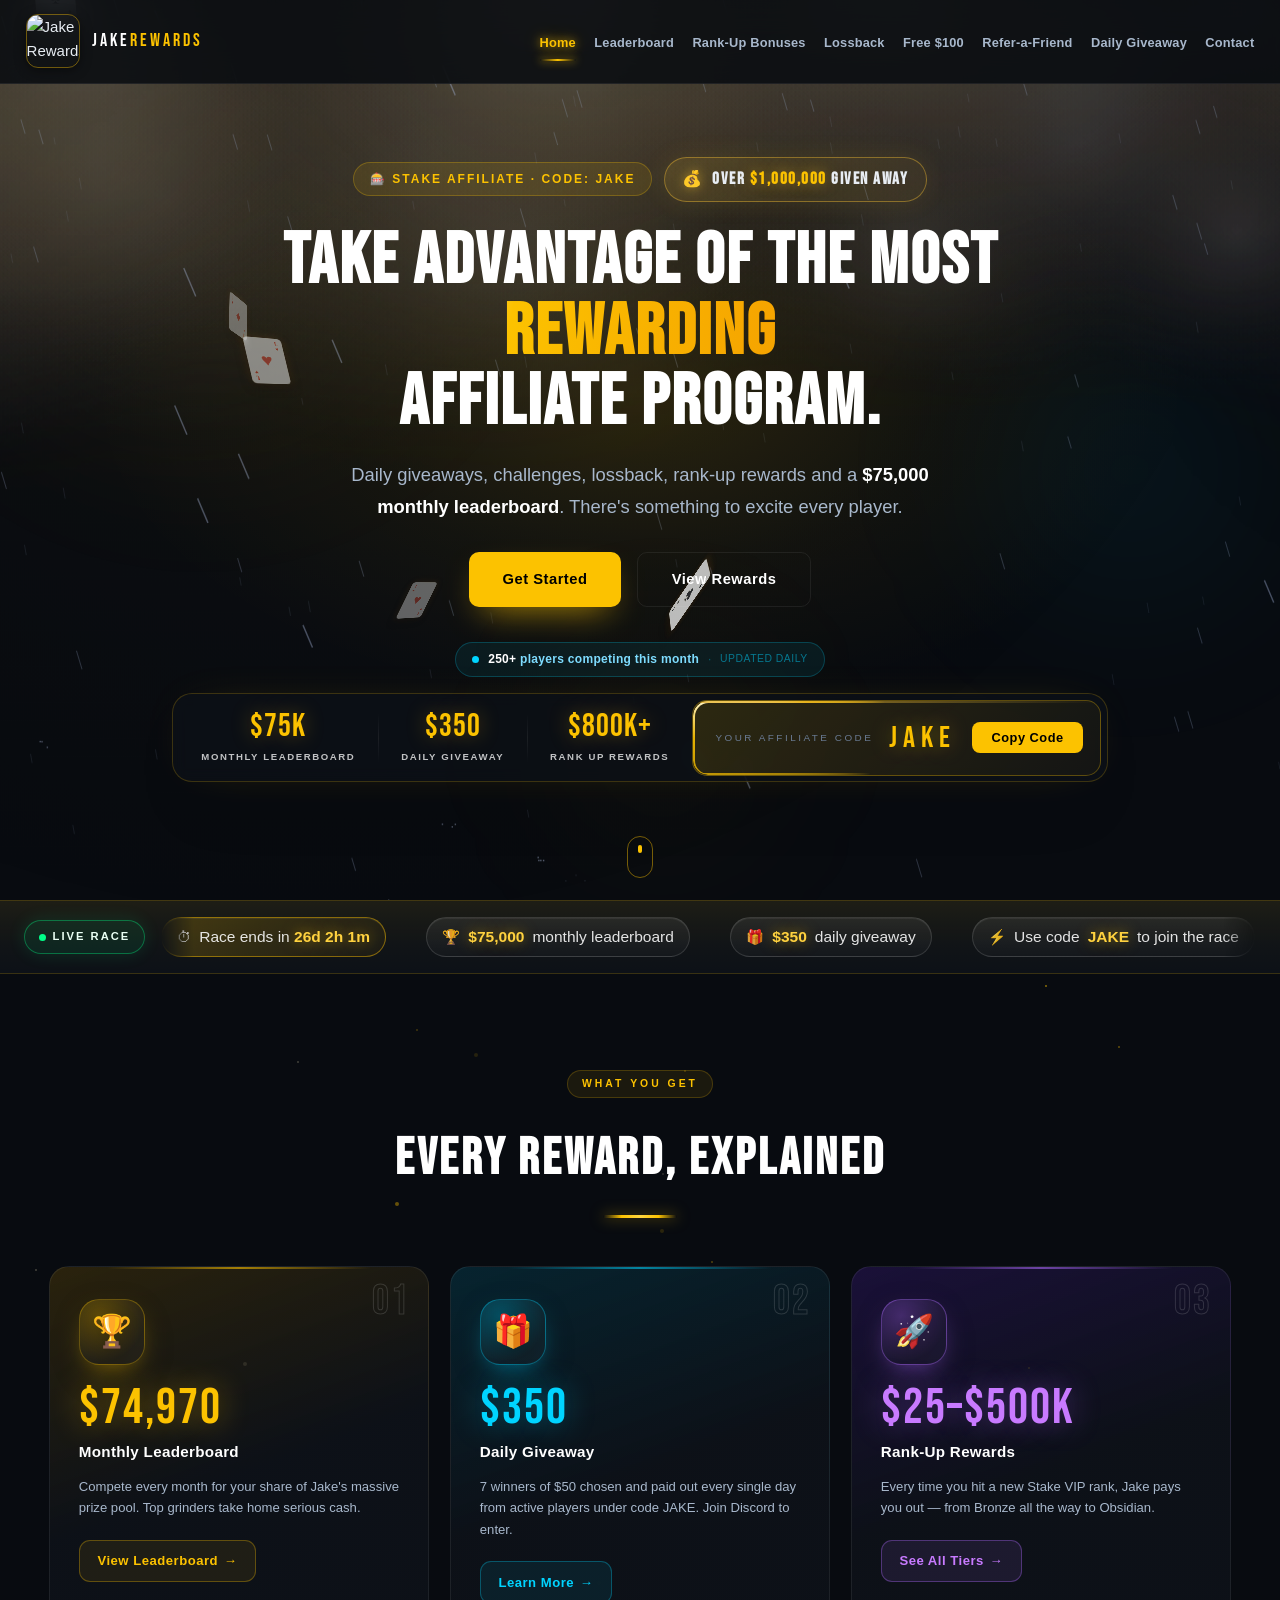
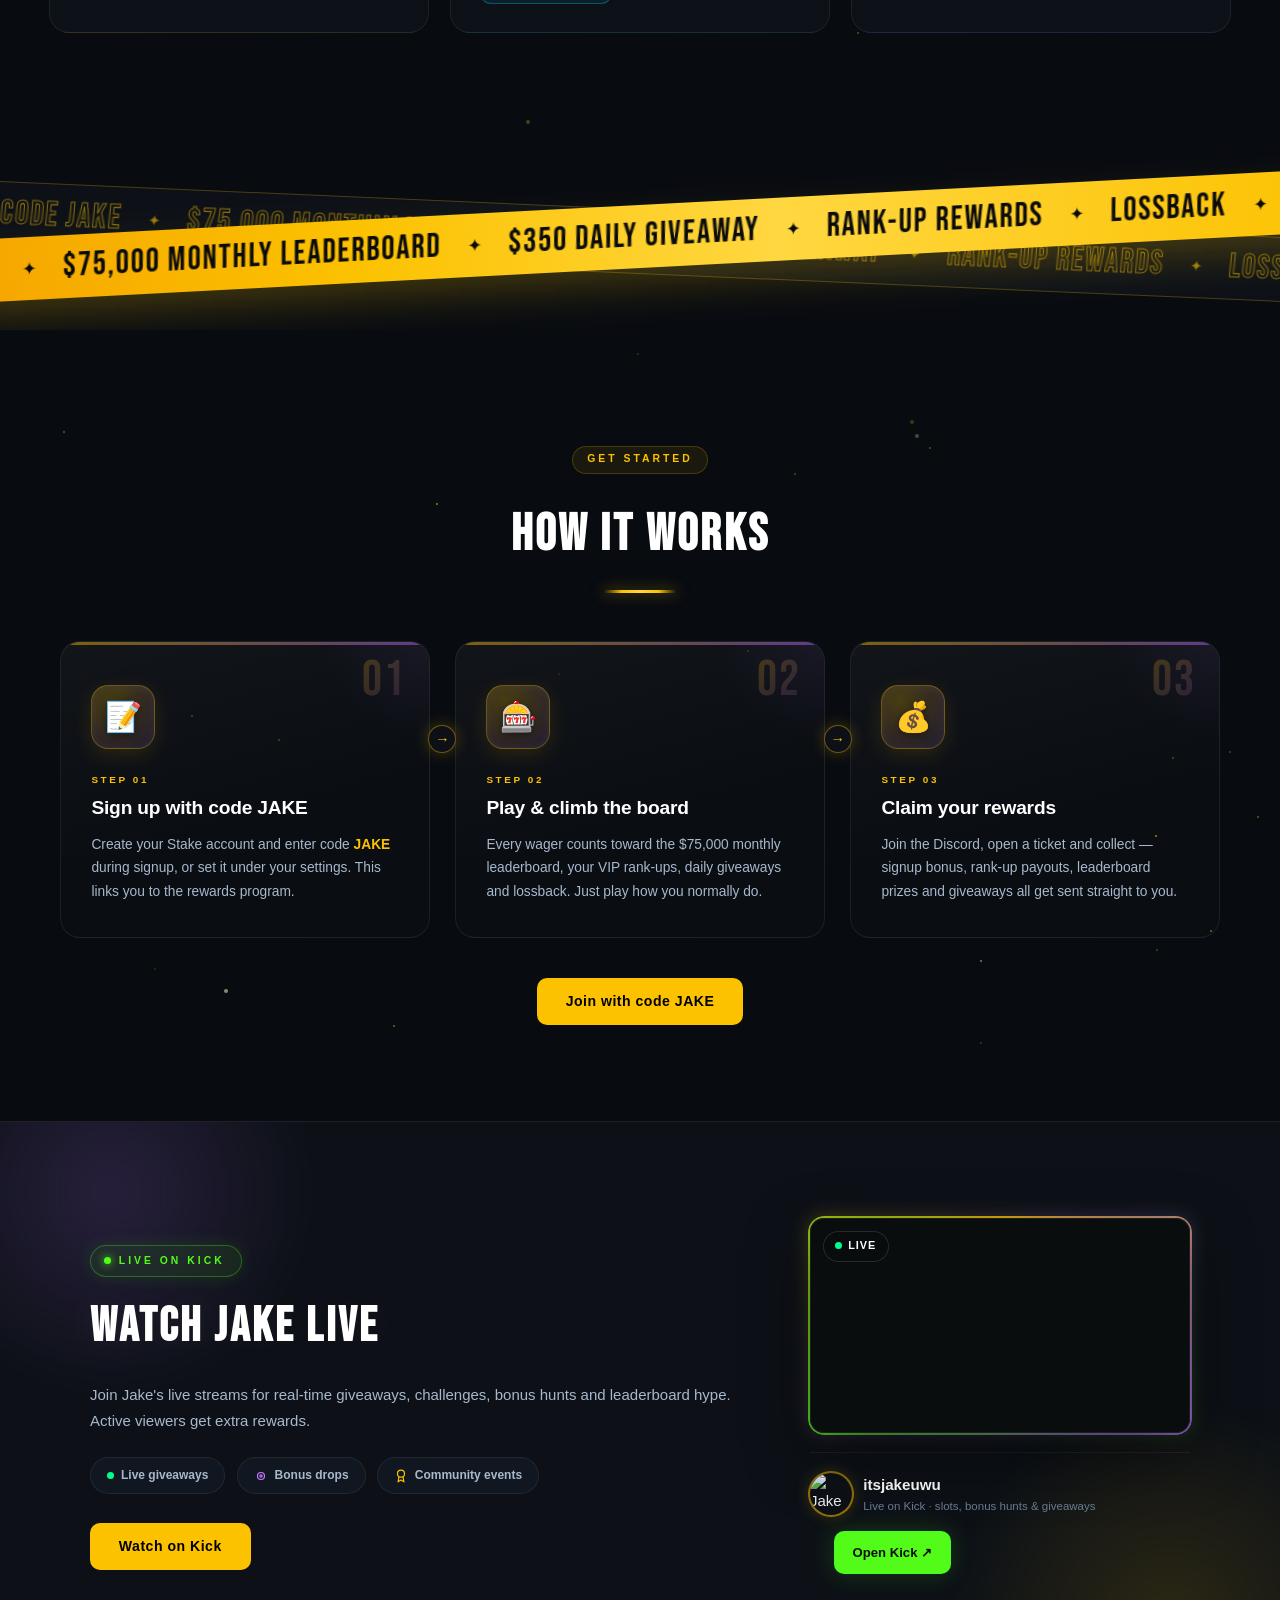
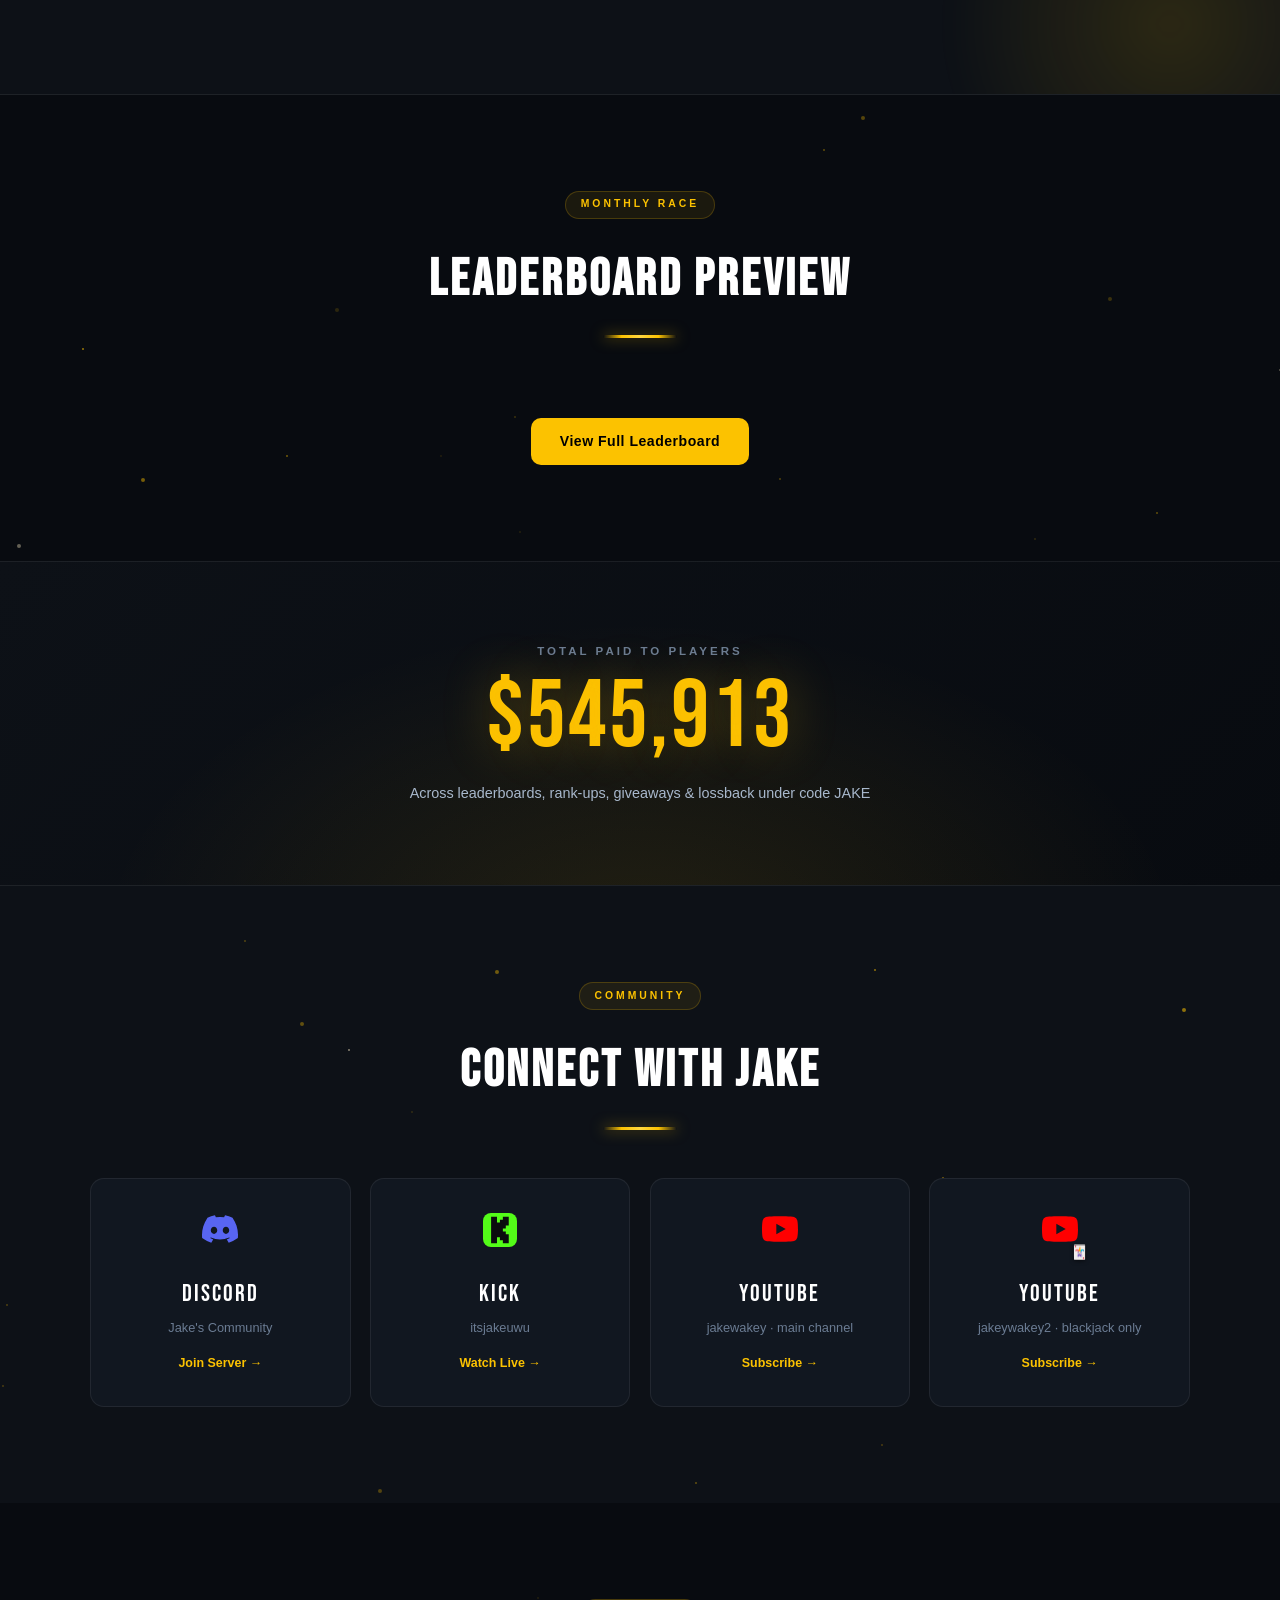
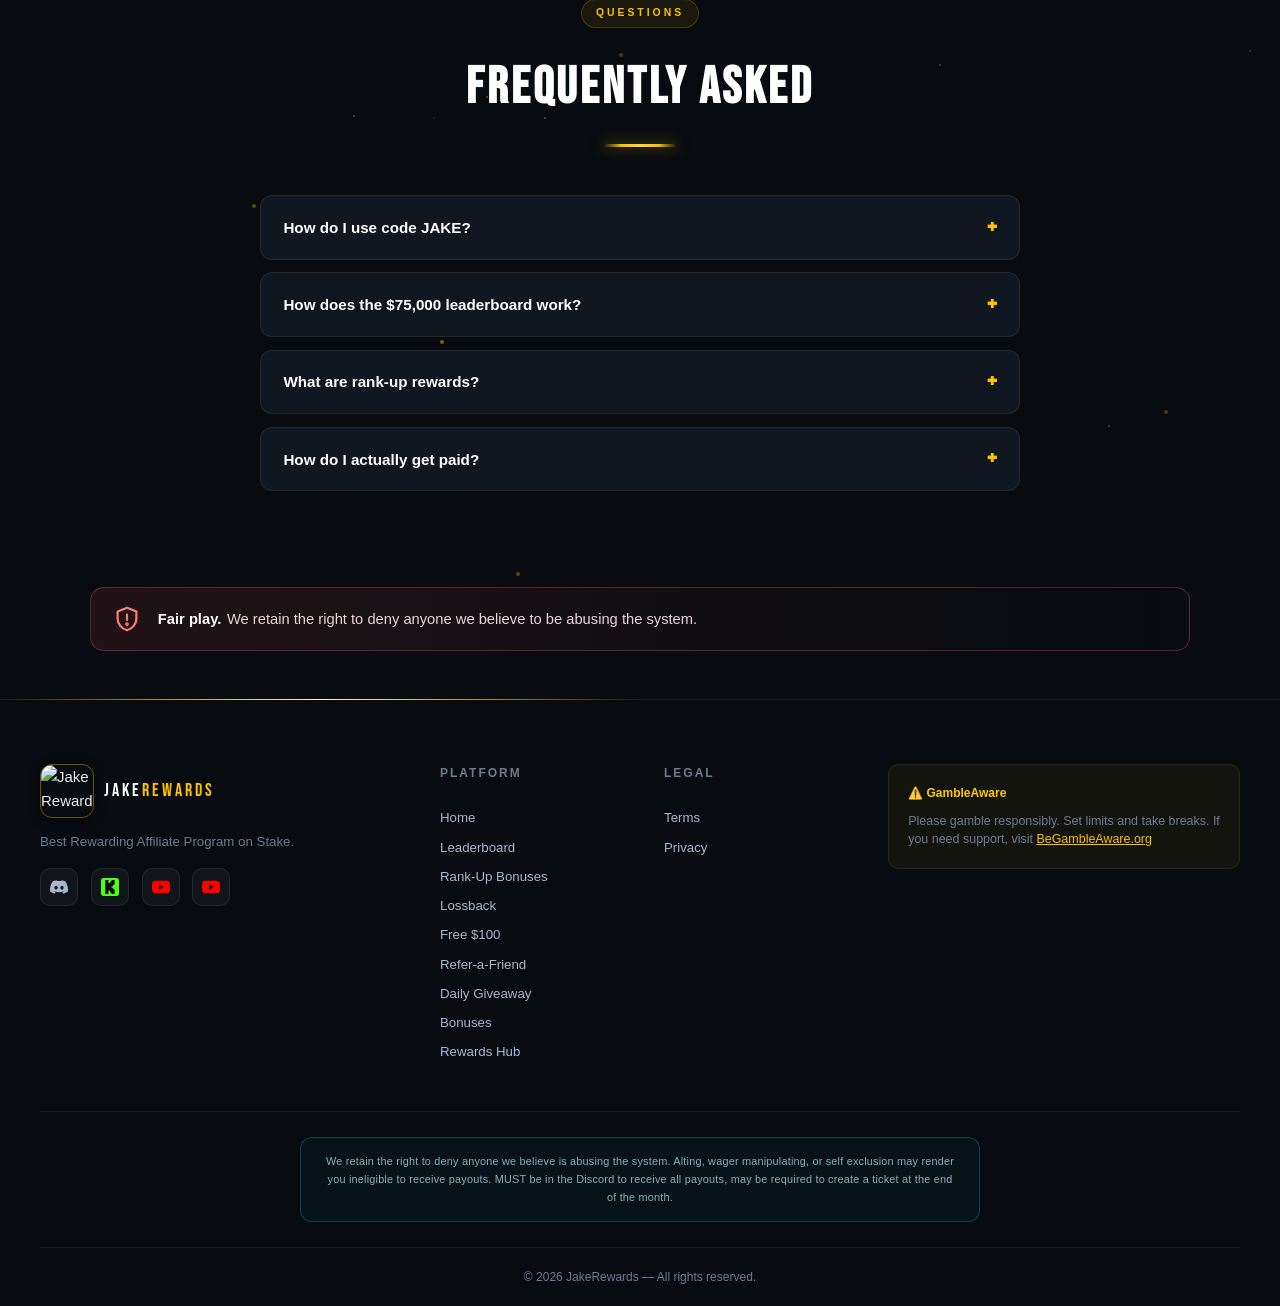
==== commit d19d3041: "Add files via upload" ====
--- a/index.html
+++ b/index.html
@@ -32,7 +32,7 @@
   <link href="https://fonts.googleapis.com/css2?family=Bebas+Neue&family=Syne:wght@400;600;700;800&family=DM+Sans:wght@300;400;500&display=swap" rel="stylesheet" media="print" onload="this.media='all'"/>
   <noscript><link href="https://fonts.googleapis.com/css2?family=Bebas+Neue&family=Syne:wght@400;600;700;800&family=DM+Sans:wght@300;400;500&display=swap" rel="stylesheet"/></noscript>
   <link rel="stylesheet" href="style.css?v=20"/>
-  <link rel="stylesheet" href="motion.css?v=11"/>
+  <link rel="stylesheet" href="motion.css?v=12"/>
 <style>
 @keyframes badgeFloat{0%,100%{transform:translateY(0)}50%{transform:translateY(-5px)}}
 @keyframes shimmerLine{0%{left:-100%}100%{left:100%}}
@@ -531,7 +531,7 @@
         <a href="https://www.youtube.com/@jakeplaysbj" target="_blank" class="fs-youtube" title="YouTube (BJ)"><svg viewBox="0 0 24 24" fill="currentColor" xmlns="http://www.w3.org/2000/svg" style="color:#FF0000"><path d="M23.498 6.186a3.016 3.016 0 0 0-2.122-2.136C19.505 3.545 12 3.545 12 3.545s-7.505 0-9.377.505A3.017 3.017 0 0 0 .502 6.186C0 8.07 0 12 0 12s0 3.93.502 5.814a3.016 3.016 0 0 0 2.122 2.136c1.871.505 9.376.505 9.376.505s7.505 0 9.377-.505a3.015 3.015 0 0 0 2.122-2.136C24 15.93 24 12 24 12s0-3.93-.502-5.814zM9.545 15.568V8.432L15.818 12l-6.273 3.568z"/></svg></a>
       </div>
     </div>
-    <div class="footer-col"><h4>Platform</h4><a href="index.html">Home</a><a href="leaderboard.html">$75K Leaderboard</a><a href="rankrewards.html">Rank-Up Bonuses</a><a href="lossback.html">Lossback</a><a href="free100.html">Free $100</a><a href="refer.html">Refer-a-Friend</a><a href="giveaway.html">Daily Giveaway</a><a href="bonuses.html">Bonuses</a><a href="rewards.html">Rewards Hub</a></div>
+    <div class="footer-col"><h4>Platform</h4><a href="index.html">Home</a><a href="leaderboard.html">Leaderboard</a><a href="rankrewards.html">Rank-Up Bonuses</a><a href="lossback.html">Lossback</a><a href="free100.html">Free $100</a><a href="refer.html">Refer-a-Friend</a><a href="giveaway.html">Daily Giveaway</a><a href="bonuses.html">Bonuses</a><a href="rewards.html">Rewards Hub</a></div>
     <div class="footer-col">
       <h4>Legal</h4>
       <a href="terms.html">Terms</a>
--- a/motion.css
+++ b/motion.css
@@ -250,3 +250,6 @@
 
 /* small phones: page titles like "$75,000 LEADERBOARD" were wider than the screen */
 @media (max-width:480px){.page-hero h1{font-size:clamp(1.8rem,9vw,2.5rem);letter-spacing:1.5px;overflow-wrap:anywhere}}
+
+/* keep the closing CTA off the screen edges on tablets */
+.pg-start{max-width:min(1100px,calc(100% - 2rem))}
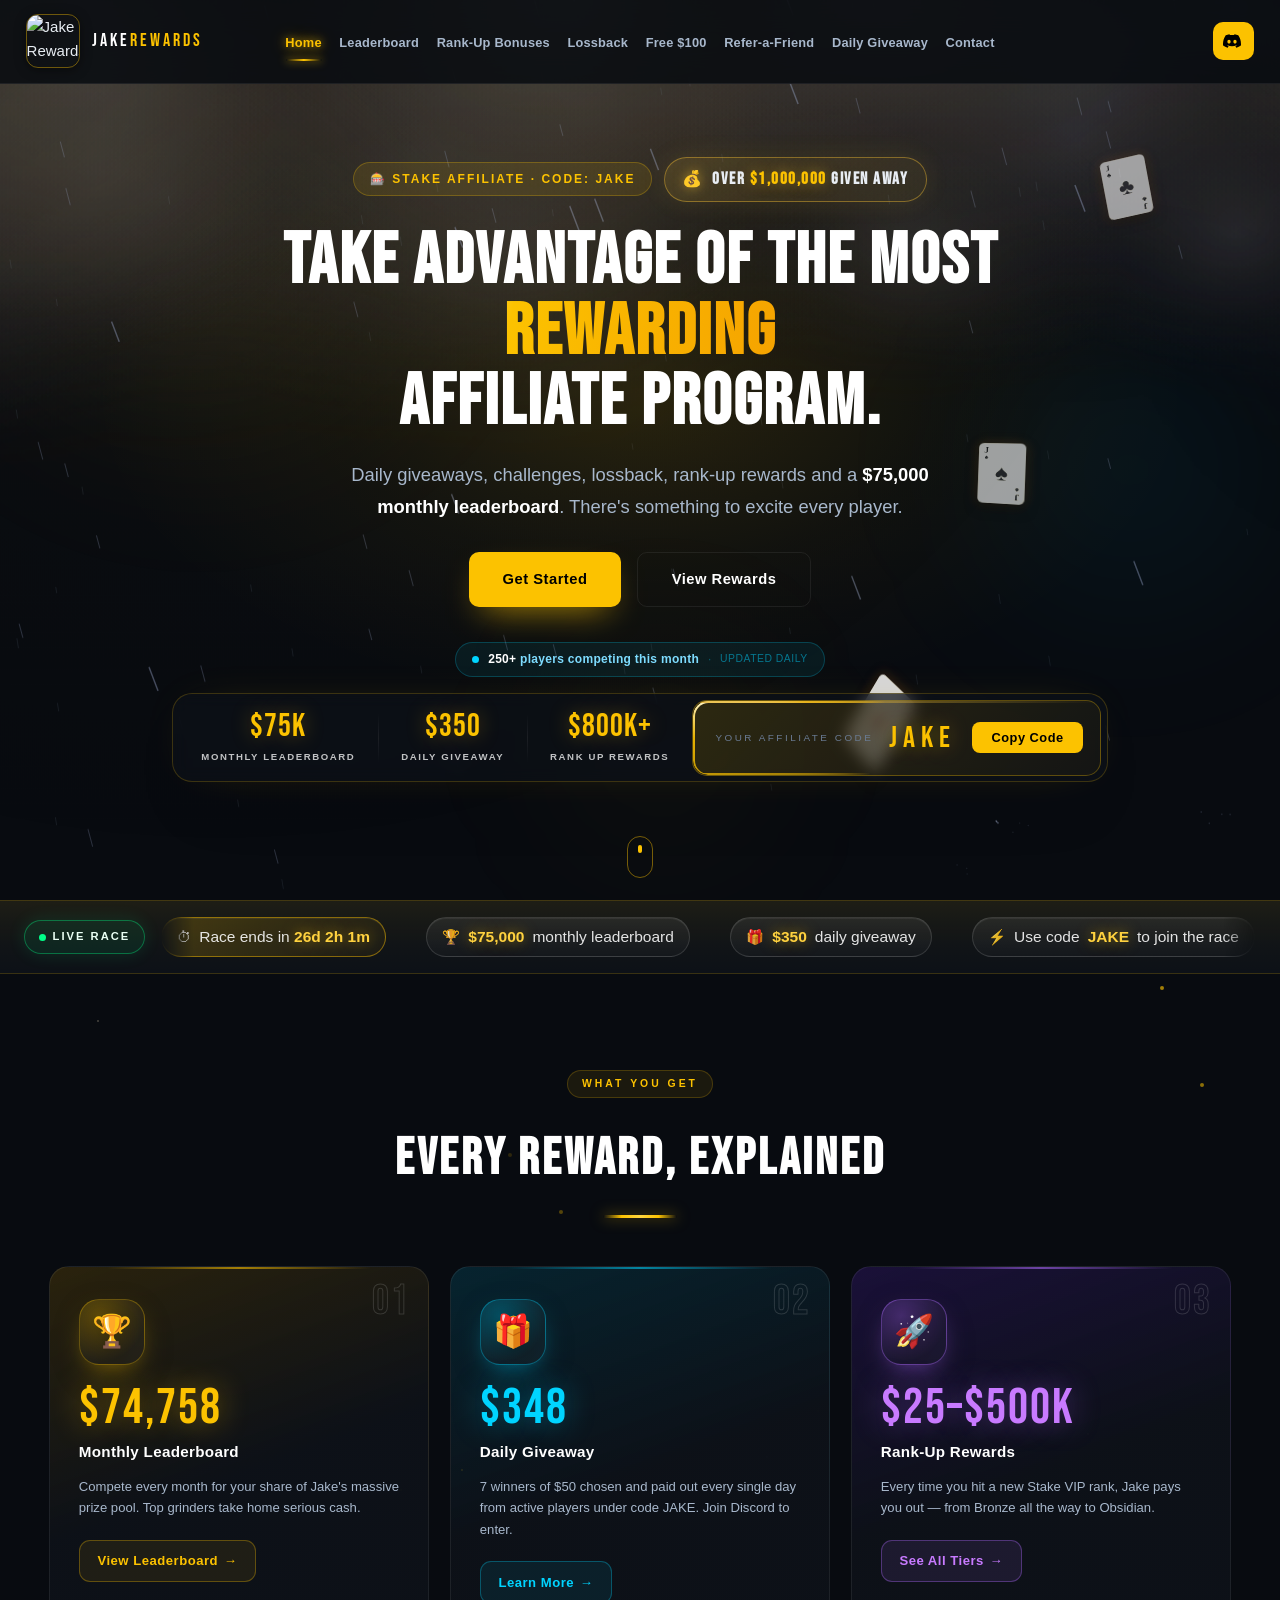
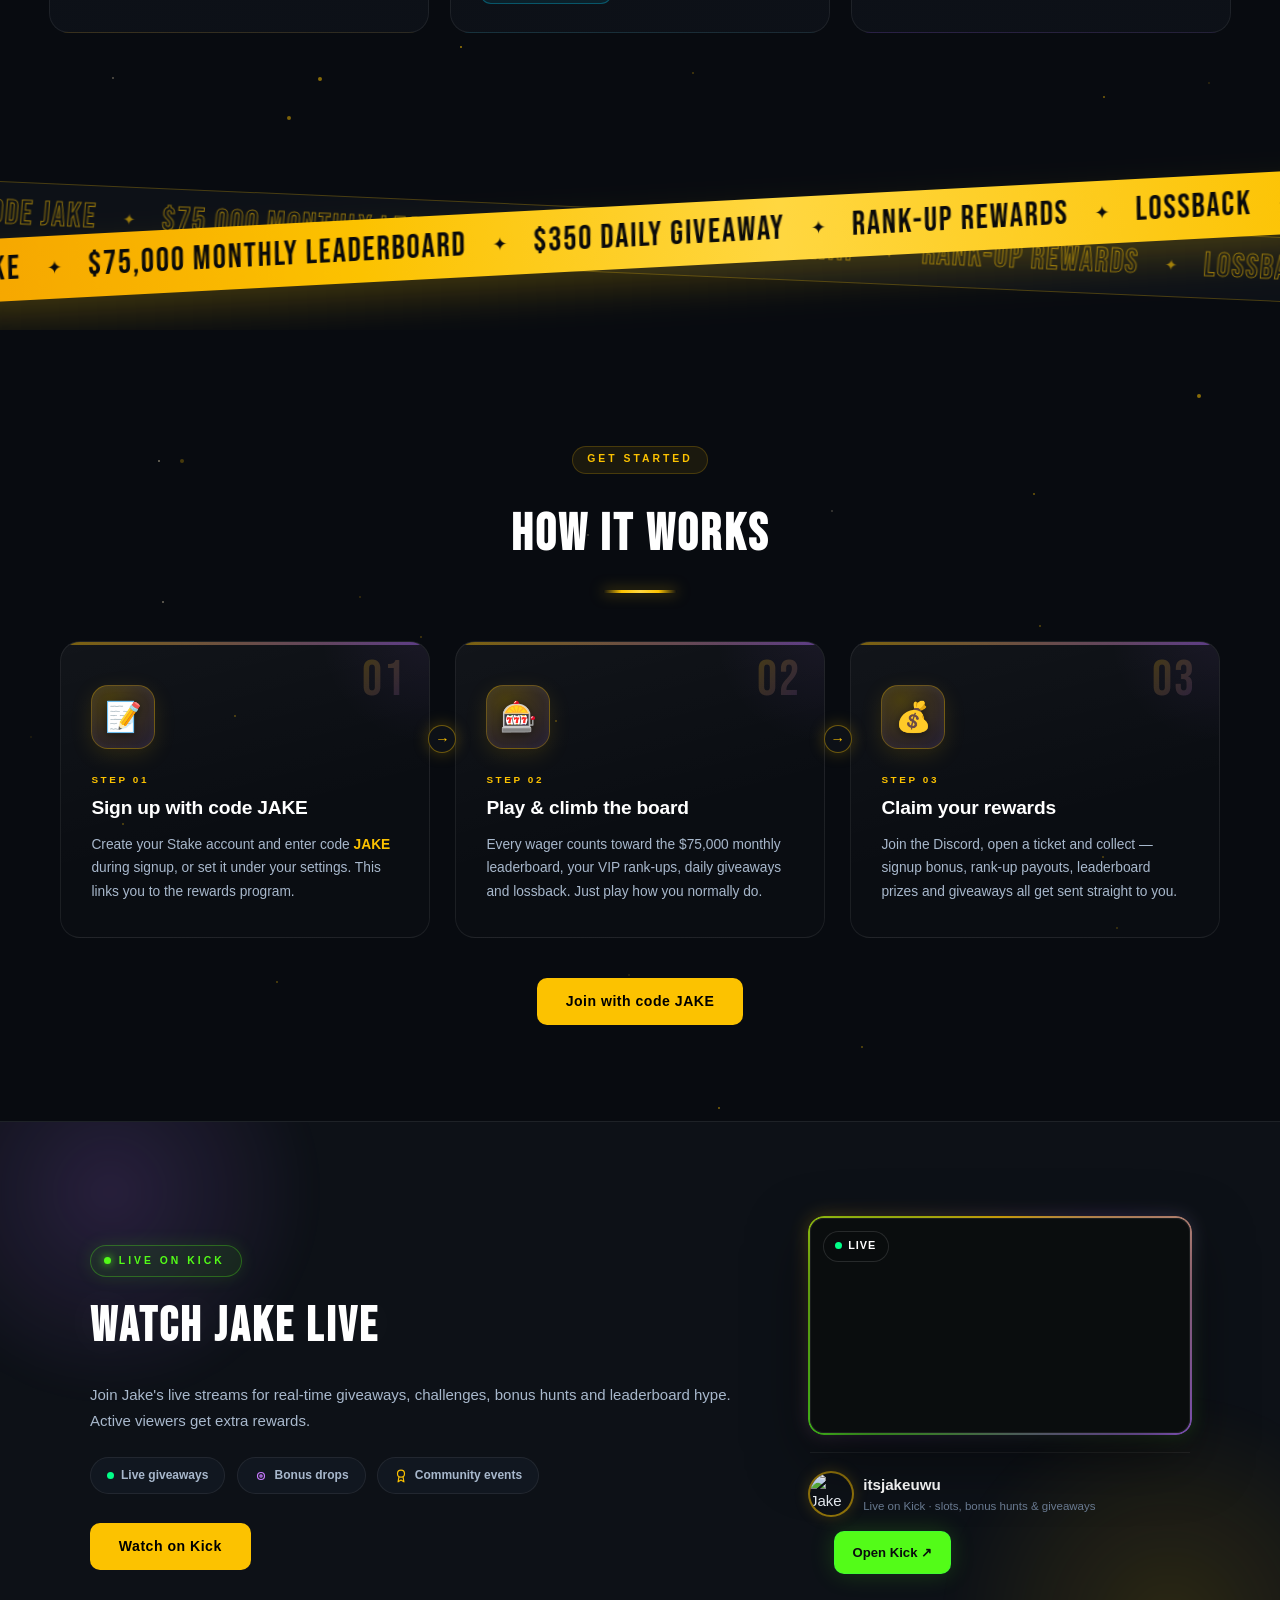
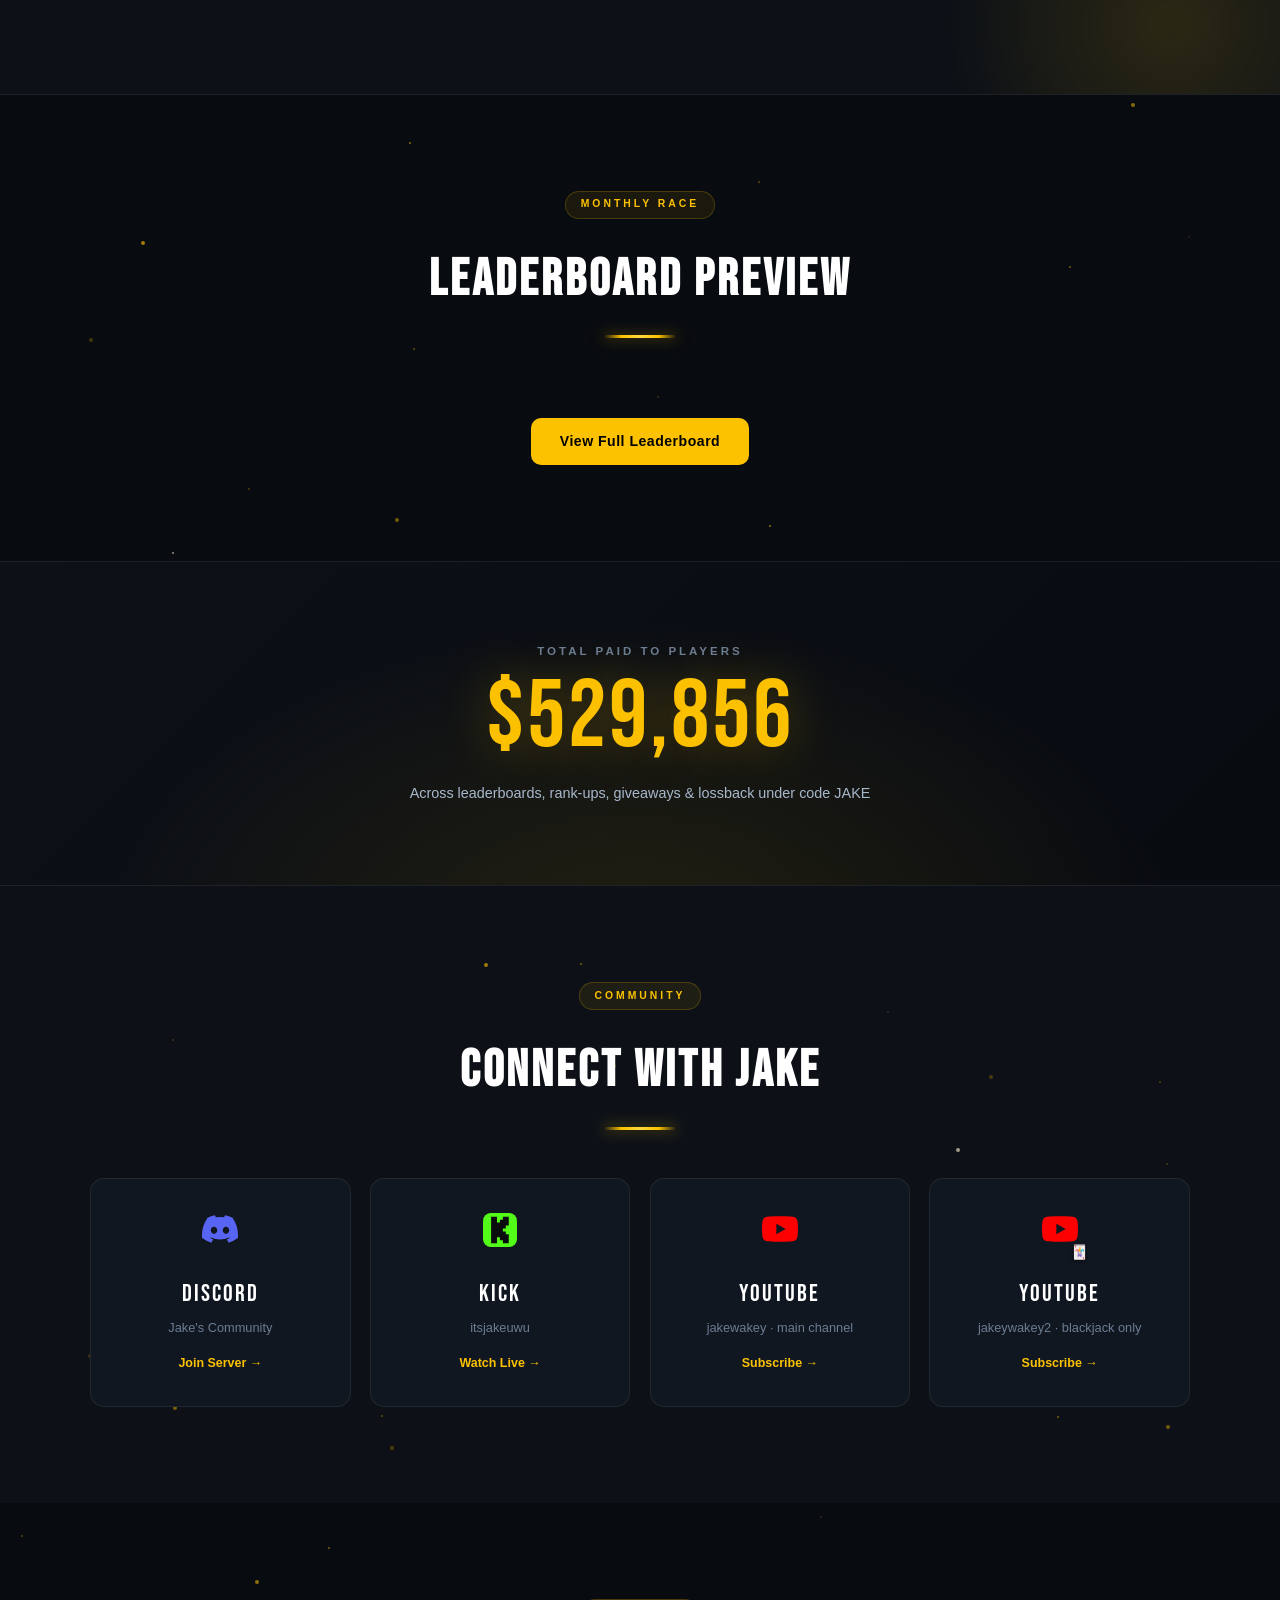
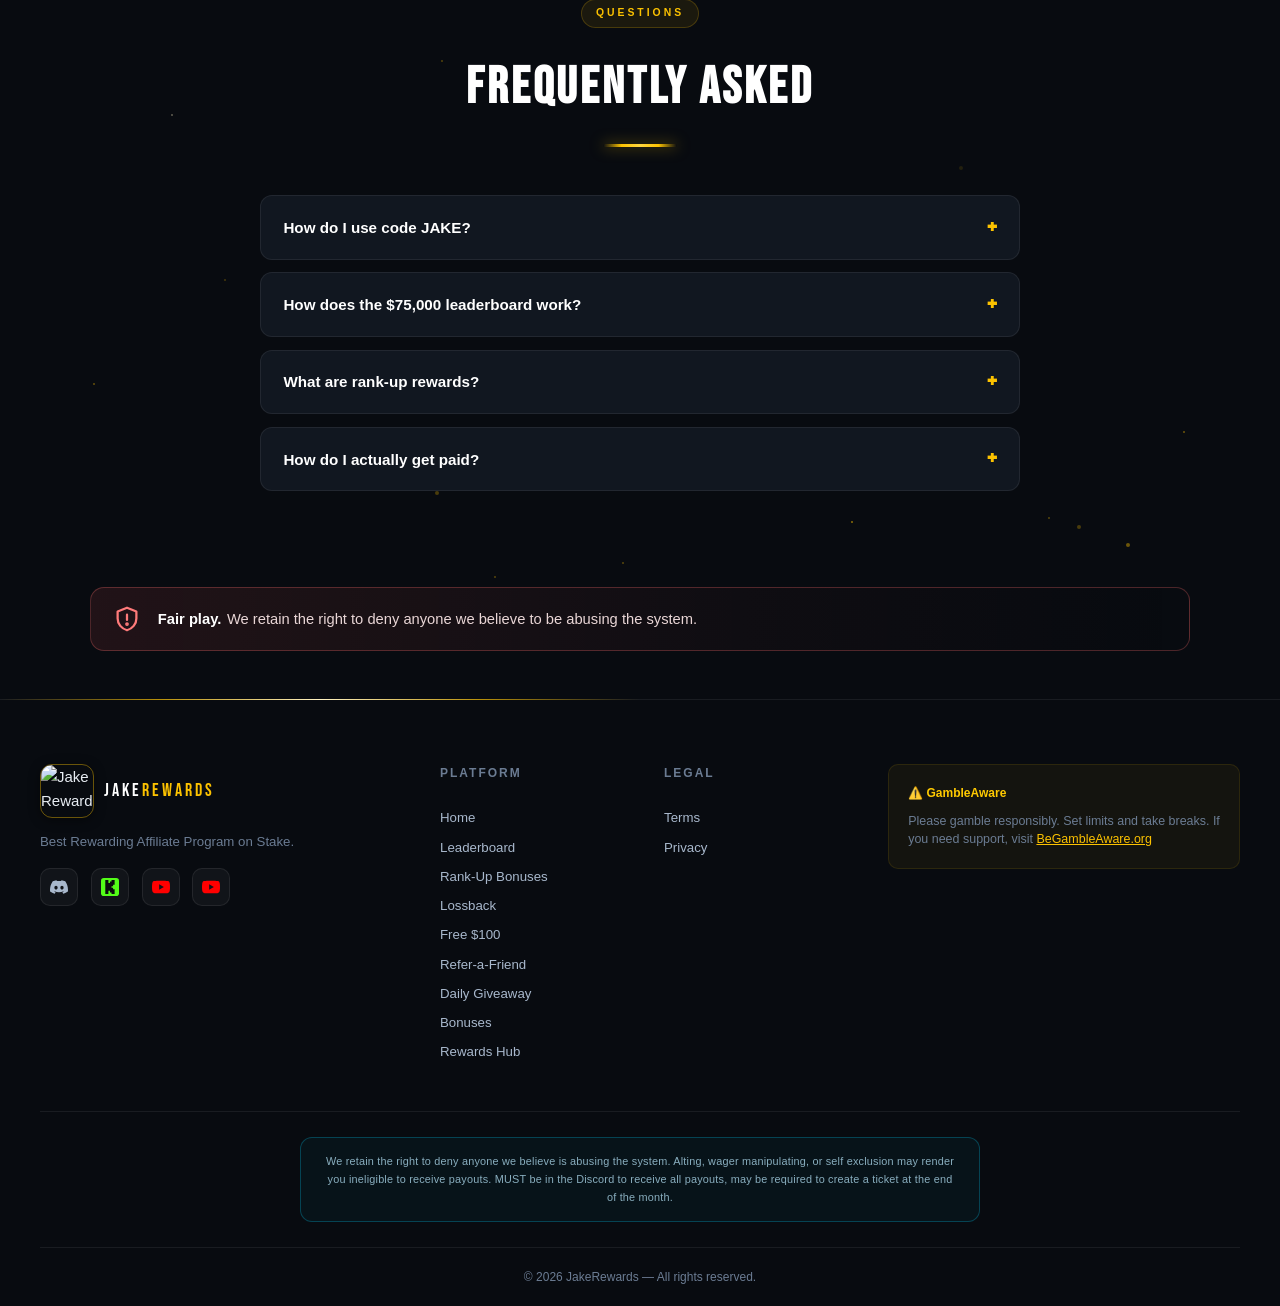
==== commit 6656a50b: "Add files via upload" ====
--- a/index.html
+++ b/index.html
@@ -31,7 +31,7 @@
   <link rel="preconnect" href="https://fonts.gstatic.com" crossorigin/>
   <link href="https://fonts.googleapis.com/css2?family=Bebas+Neue&family=Syne:wght@400;600;700;800&family=DM+Sans:wght@300;400;500&display=swap" rel="stylesheet" media="print" onload="this.media='all'"/>
   <noscript><link href="https://fonts.googleapis.com/css2?family=Bebas+Neue&family=Syne:wght@400;600;700;800&family=DM+Sans:wght@300;400;500&display=swap" rel="stylesheet"/></noscript>
-  <link rel="stylesheet" href="style.css?v=20"/>
+  <link rel="stylesheet" href="style.css?v=21"/>
   <link rel="stylesheet" href="motion.css?v=12"/>
 <style>
 @keyframes badgeFloat{0%,100%{transform:translateY(0)}50%{transform:translateY(-5px)}}
@@ -228,7 +228,7 @@
     <li><a href="giveaway.html">Daily Giveaway</a></li>
     <li><a href="https://discord.com/invite/jakethedegen" target="_blank" rel="noopener">Contact</a></li>
   </ul>
-  <a href="https://discord.com/invite/jakethedegen" target="_blank" class="nav-cta"><svg width="16" height="16" viewBox="0 0 24 24" fill="currentColor" xmlns="http://www.w3.org/2000/svg"><path d="M20.317 4.369a19.79 19.79 0 0 0-4.885-1.515.074.074 0 0 0-.079.037c-.211.375-.444.864-.608 1.249a18.27 18.27 0 0 0-5.487 0 12.6 12.6 0 0 0-.617-1.249.077.077 0 0 0-.079-.037A19.736 19.736 0 0 0 3.677 4.369a.07.07 0 0 0-.032.027C.533 9.046-.32 13.58.099 18.057a.082.082 0 0 0 .031.057 19.9 19.9 0 0 0 5.993 3.03.078.078 0 0 0 .084-.028c.462-.63.874-1.295 1.226-1.994a.076.076 0 0 0-.041-.106 13.107 13.107 0 0 1-1.872-.892.077.077 0 0 1-.008-.128c.126-.094.252-.192.372-.291a.074.074 0 0 1 .077-.01c3.928 1.793 8.18 1.793 12.062 0a.074.074 0 0 1 .078.009c.12.099.246.198.373.292a.077.077 0 0 1-.006.127 12.3 12.3 0 0 1-1.873.892.077.077 0 0 0-.041.107c.36.698.772 1.362 1.225 1.993a.076.076 0 0 0 .084.028 19.84 19.84 0 0 0 6.002-3.03.077.077 0 0 0 .032-.054c.5-5.177-.838-9.674-3.549-13.66a.061.061 0 0 0-.031-.028zM8.02 15.331c-1.183 0-2.157-1.085-2.157-2.419 0-1.333.956-2.419 2.157-2.419 1.21 0 2.176 1.096 2.157 2.42 0 1.333-.956 2.418-2.157 2.418zm7.975 0c-1.183 0-2.157-1.085-2.157-2.419 0-1.333.955-2.419 2.157-2.419 1.21 0 2.176 1.096 2.157 2.42 0 1.333-.946 2.418-2.157 2.418z"/></svg>Discord</a>
+  <a href="https://discord.com/invite/jakethedegen" target="_blank" class="nav-cta" aria-label="Discord"><svg width="16" height="16" viewBox="0 0 24 24" fill="currentColor" xmlns="http://www.w3.org/2000/svg"><path d="M20.317 4.369a19.79 19.79 0 0 0-4.885-1.515.074.074 0 0 0-.079.037c-.211.375-.444.864-.608 1.249a18.27 18.27 0 0 0-5.487 0 12.6 12.6 0 0 0-.617-1.249.077.077 0 0 0-.079-.037A19.736 19.736 0 0 0 3.677 4.369a.07.07 0 0 0-.032.027C.533 9.046-.32 13.58.099 18.057a.082.082 0 0 0 .031.057 19.9 19.9 0 0 0 5.993 3.03.078.078 0 0 0 .084-.028c.462-.63.874-1.295 1.226-1.994a.076.076 0 0 0-.041-.106 13.107 13.107 0 0 1-1.872-.892.077.077 0 0 1-.008-.128c.126-.094.252-.192.372-.291a.074.074 0 0 1 .077-.01c3.928 1.793 8.18 1.793 12.062 0a.074.074 0 0 1 .078.009c.12.099.246.198.373.292a.077.077 0 0 1-.006.127 12.3 12.3 0 0 1-1.873.892.077.077 0 0 0-.041.107c.36.698.772 1.362 1.225 1.993a.076.076 0 0 0 .084.028 19.84 19.84 0 0 0 6.002-3.03.077.077 0 0 0 .032-.054c.5-5.177-.838-9.674-3.549-13.66a.061.061 0 0 0-.031-.028zM8.02 15.331c-1.183 0-2.157-1.085-2.157-2.419 0-1.333.956-2.419 2.157-2.419 1.21 0 2.176 1.096 2.157 2.42 0 1.333-.956 2.418-2.157 2.418zm7.975 0c-1.183 0-2.157-1.085-2.157-2.419 0-1.333.955-2.419 2.157-2.419 1.21 0 2.176 1.096 2.157 2.42 0 1.333-.946 2.418-2.157 2.418z"/></svg>Discord</a>
   <button class="nav-hamburger" onclick="toggleMobile()" aria-label="Open menu" aria-controls="mobile-nav">☰</button>
 </nav>
 <div class="mobile-nav" id="mobile-nav">
--- a/style.css
+++ b/style.css
@@ -814,7 +814,10 @@
 /* compact: keep the header content inside a centred 1240px band instead of edge to edge */
 .nav{padding-left:max(1.6rem,calc((100% - 1240px) / 2));padding-right:max(1.6rem,calc((100% - 1240px) / 2))}
 .nav-links{gap:1.6rem}
-@media(max-width:1300px){.nav-links{gap:1.15rem}.nav-cta{display:none}}
+/* logo | links (truly centred) | Discord, so the links never drift to one side */
+@media(min-width:1101px){.nav{display:grid;grid-template-columns:1fr auto 1fr;column-gap:1.2rem}.nav-logo{justify-self:start}.nav-cta{justify-self:end}}
+/* tablets in landscape / small laptops: Discord shrinks to an icon instead of disappearing */
+@media(max-width:1300px){.nav-links{gap:1.1rem}.nav-cta{font-size:0;gap:0;padding:.62rem;border-radius:10px}.nav-cta svg{width:18px;height:18px}}
 @media(max-width:1100px){.nav-links,.nav-cta{display:none}.nav-hamburger{display:block}}
 #mobile-bottom-nav .mbn-item span:last-child{white-space:nowrap}
 
